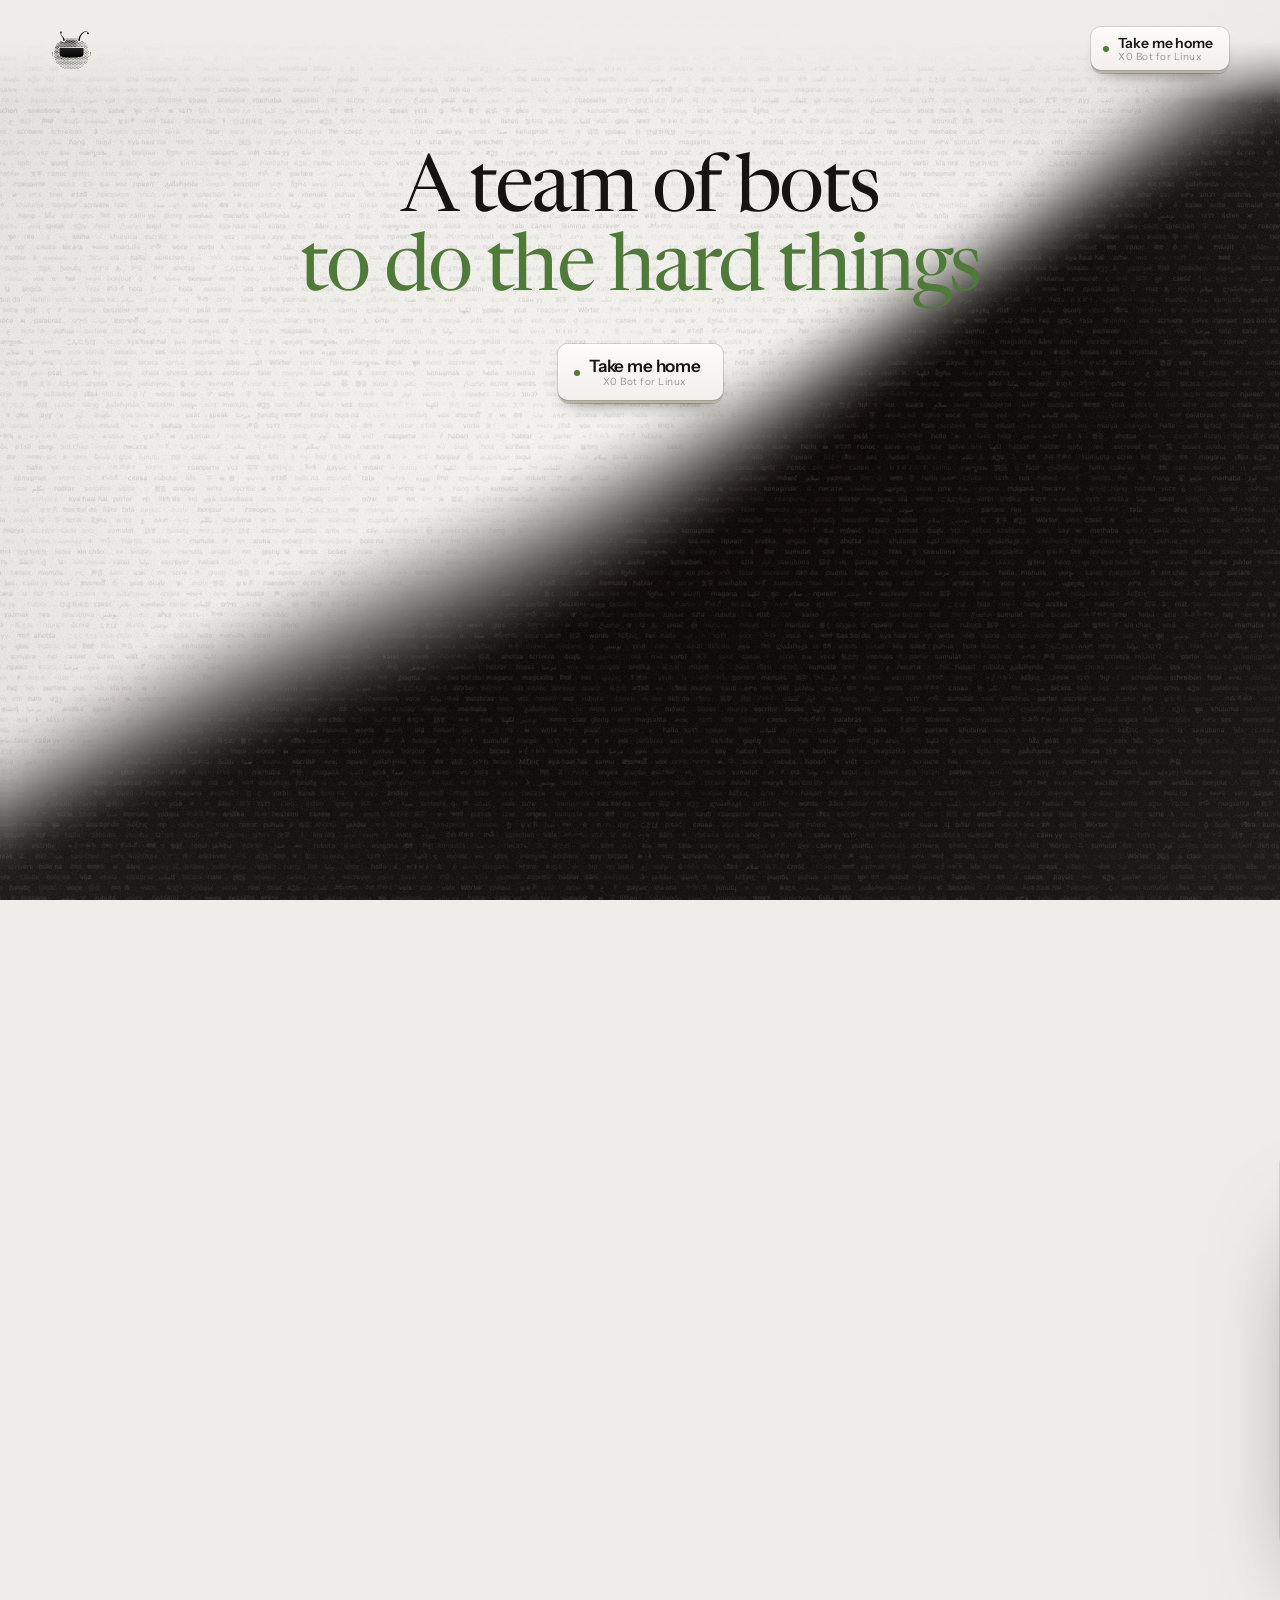
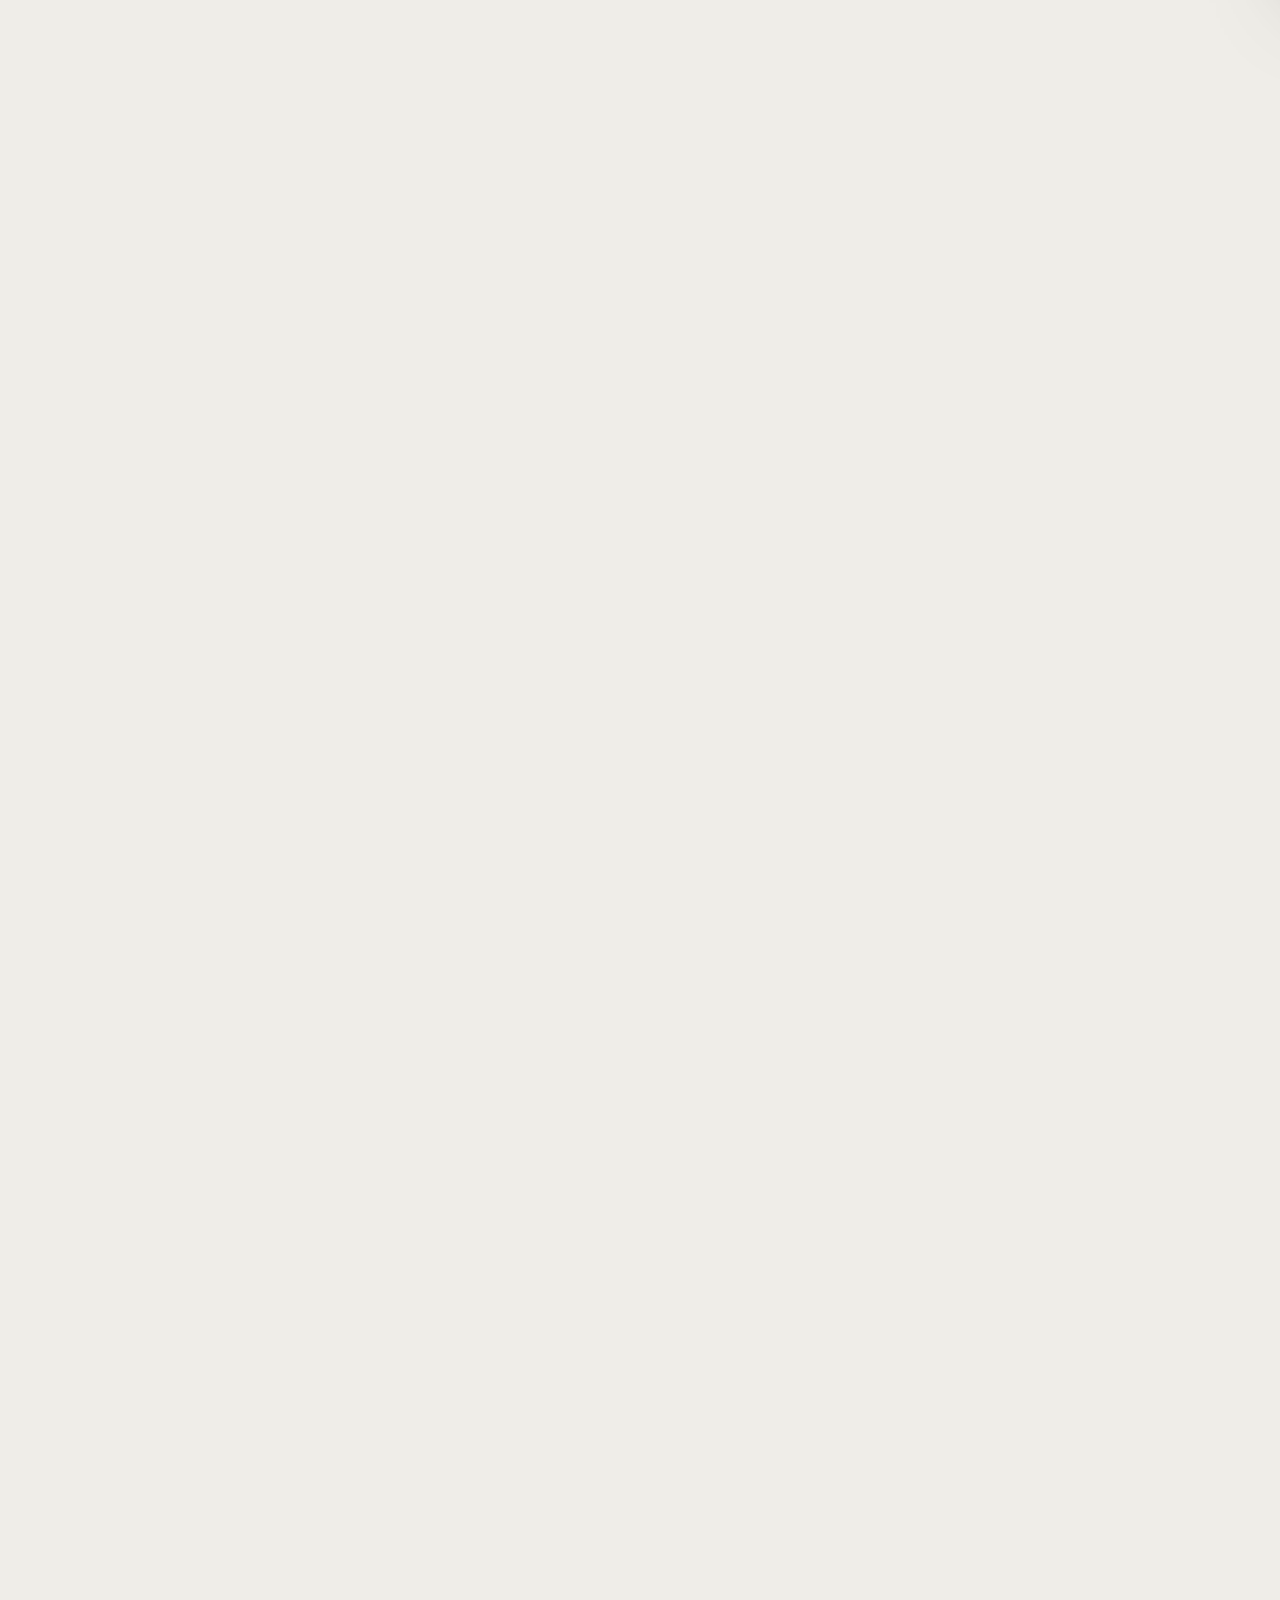
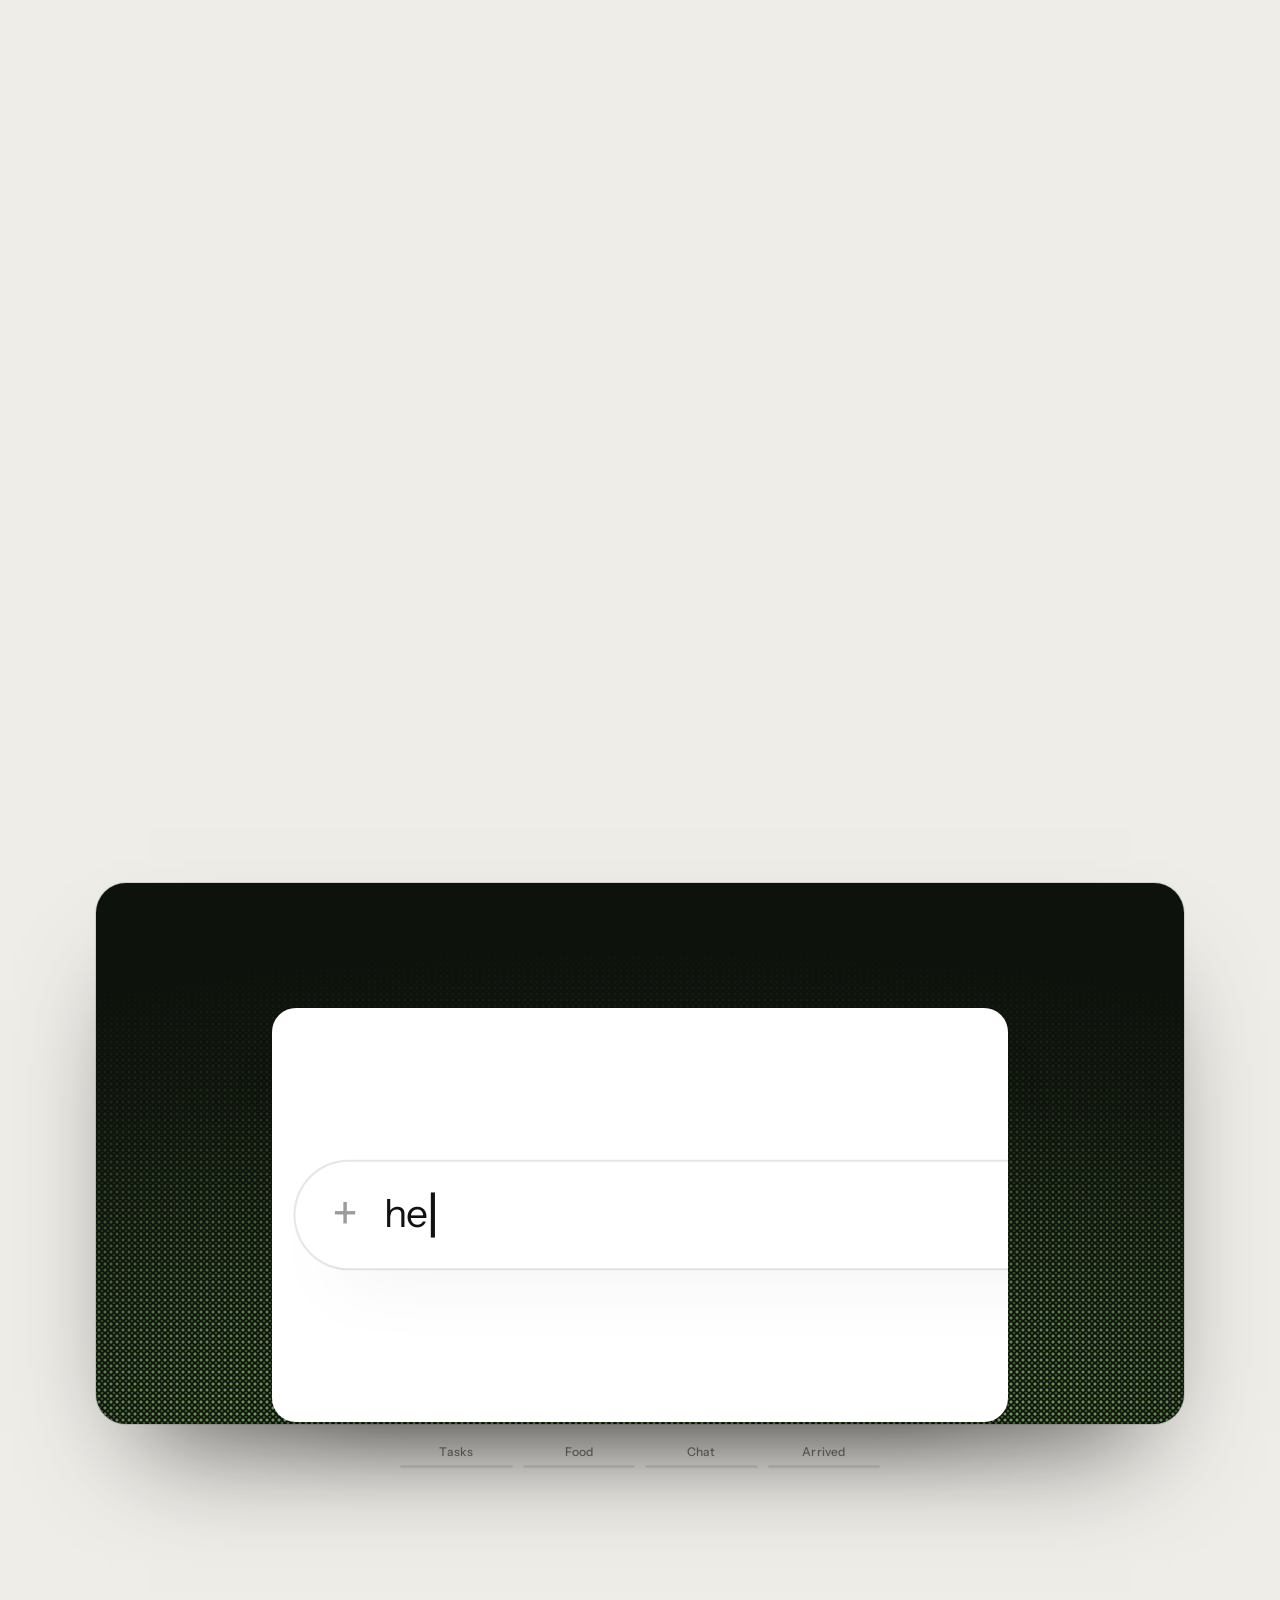
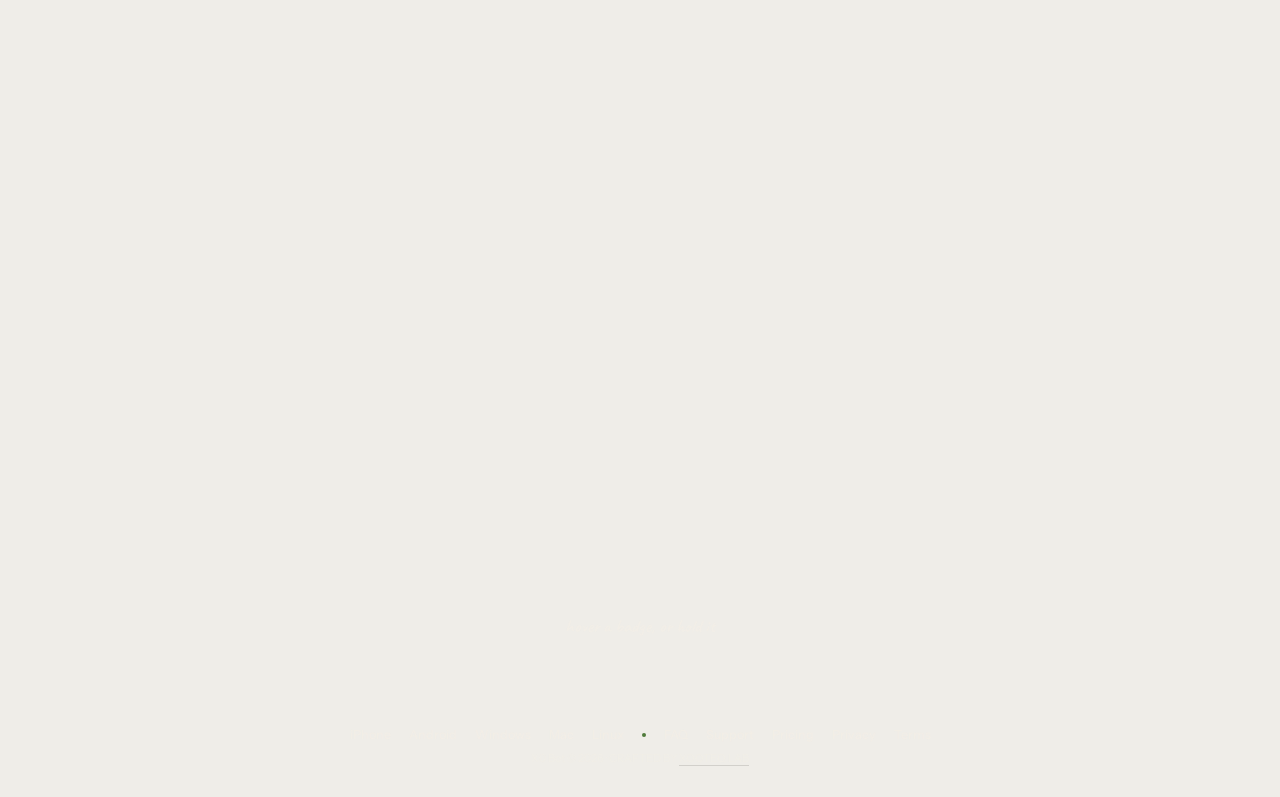
==== index.html @ d1cba784 "FAQ: the team of bots, and the keyboard's questions as they were 31 questions in six groups. The key" ====
<!doctype html>
<html lang="en">
<head>
<meta charset="utf-8">
<!-- Google Tag Manager -->
<script>(function(w,d,s,l,i){w[l]=w[l]||[];w[l].push({'gtm.start':
new Date().getTime(),event:'gtm.js'});var f=d.getElementsByTagName(s)[0],
j=d.createElement(s),dl=l!='dataLayer'?'&l='+l:'';j.async=true;j.src=
'https://www.googletagmanager.com/gtm.js?id='+i+dl;f.parentNode.insertBefore(j,f);
})(window,document,'script','dataLayer','GTM-KH975V6M');</script>
<!-- End Google Tag Manager -->
<meta name="viewport" content="width=device-width, initial-scale=1, viewport-fit=cover">
<meta name="theme-color" content="#EFEDE8">
<!-- Meta's pixel: the page view, and who goes on to get the app. Served by
     the API (src/ads/meta.ts) so the dataset id lives in its .env; empty
     until it is set. -->
<script src="/site-events.js" async></script>
<!-- SEO:HEAD
     Written by the backend (tulmi/scripts/sync-site.mts) from src/seo/facts.ts:
     the title, the summary, the canonical, the link card, the icons and the
     structured data. Edit them there and sync; an edit here is overwritten. -->
<title>AI Keyboard &amp; Voice Typing in Hindi, Hinglish &amp; 70+ Languages — X0 Bot</title>
<meta name="description" content="Talk. X0 Bot writes. An AI keyboard for iPhone, Android, Windows and Mac: speak Hindi, Hinglish, English or any of 74 languages, and clean text lands in any app.">
<meta name="robots" content="index, follow, max-image-preview:large, max-snippet:-1, max-video-preview:-1">
<link rel="canonical" href="https://x0bot.com/">
<meta property="og:type" content="website">
<meta property="og:site_name" content="X0 Bot">
<meta property="og:locale" content="en_IN">
<meta property="og:url" content="https://x0bot.com/">
<meta property="og:title" content="X0 Bot — talk instead of type">
<meta property="og:description" content="Talk. X0 Bot writes. Your words, spelled the way you type — not translated, not in an alphabet you don't type.">
<meta property="og:image" content="https://x0bot.com/og.png">
<meta property="og:image:width" content="1200">
<meta property="og:image:height" content="630">
<meta property="og:image:alt" content="X0 Bot: “trensfer 2500 rupeez to ramesh tomorow”, said roughly, written clean as “Transfer 2500 rupees to Ramesh tomorrow.”">
<meta name="twitter:card" content="summary_large_image">
<meta name="twitter:title" content="X0 Bot — talk instead of type">
<meta name="twitter:description" content="Talk. X0 Bot writes. Your words, spelled the way you type — not translated, not in an alphabet you don't type.">
<meta name="twitter:image" content="https://x0bot.com/og.png">
<meta name="apple-itunes-app" content="app-id=6784811357">
<link rel="icon" href="https://x0bot.com/favicon.ico" sizes="48x48">
<link rel="icon" href="https://x0bot.com/favicon.svg" type="image/svg+xml">
<link rel="apple-touch-icon" href="https://x0bot.com/apple-touch-icon.png">
<script type="application/ld+json">{"@context":"https://schema.org","@graph":[{"@type":"Organization","@id":"https://x0bot.com/#org","name":"X0 Bot","url":"https://x0bot.com/","logo":{"@type":"ImageObject","url":"https://x0bot.com/icon-512.png","width":512,"height":512},"parentOrganization":{"@type":"Organization","name":"Xooteq Lab Private Limited","url":"https://xooteq.com"}},{"@type":"WebSite","@id":"https://x0bot.com/#website","name":"X0 Bot","url":"https://x0bot.com/","inLanguage":"en","publisher":{"@id":"https://x0bot.com/#org"}},{"@type":"SoftwareApplication","@id":"https://x0bot.com/#app","name":"X0 Bot","alternateName":["X0 Bot AI Keyboard","X0 Bot Voice Keyboard"],"description":"X0 Bot is an AI keyboard for iPhone, Android, Windows, Mac and Linux. You speak in Hindi, Hinglish, any of India's 22 scheduled languages, English or 50+ more, and clean, ready-to-send text lands in any app: filler gone, punctuation in, names and numbers kept exactly as you said them. Ask, and it writes a short message, reply or email for you.","url":"https://x0bot.com/","applicationCategory":"UtilitiesApplication","applicationSubCategory":"AI keyboard","operatingSystem":"iOS, Android, Windows, macOS, Linux","downloadUrl":["https://apps.apple.com/app/id6784811357","https://play.google.com/store/apps/details?id=com.tulmi.app","https://get.microsoft.com/installer/download/9N3GX0XHQ7MX?referrer=appbadge&source=x0bot.com","https://x0bot.com/download"],"installUrl":["https://apps.apple.com/app/id6784811357","https://play.google.com/store/apps/details?id=com.tulmi.app","https://apps.microsoft.com/detail/9n3gx0xhq7mx"],"sameAs":["https://apps.apple.com/app/id6784811357","https://play.google.com/store/apps/details?id=com.tulmi.app","https://apps.microsoft.com/detail/9n3gx0xhq7mx"],"image":"https://x0bot.com/og.png","publisher":{"@id":"https://x0bot.com/#org"},"offers":[{"@type":"Offer","name":"Free","price":"0","priceCurrency":"USD","description":"No word limit."}],"featureList":["Voice typing in all 22 scheduled languages of India, Hinglish and English","Voice typing in 51 more languages, including Spanish, Arabic and Japanese","Removes filler words and adds punctuation; keeps names, numbers and amounts exactly","Keeps mixed languages mixed: Hinglish stays Hinglish","Writes in English letters by default, or in the language's own script when asked","16 voices that set the tone of every message","Writes a short message, reply, email, wish or caption on request; never essays or code","Works as a keyboard in every app on iPhone and Android","Desktop app for Windows, Mac and Linux: tap Ctrl twice, talk, and the text is pasted at the cursor"],"inLanguage":"en","availableOnDevice":"iPhone, Android phone, Windows PC, Mac, Linux PC"},{"@type":"WebPage","@id":"https://x0bot.com/","url":"https://x0bot.com/","name":"X0 Bot","description":"Talk. X0 Bot writes. An AI keyboard for iPhone, Android, Windows and Mac: speak Hindi, Hinglish, English or any of 74 languages, and clean text lands in any app.","inLanguage":"en","isPartOf":{"@id":"https://x0bot.com/#website"},"about":{"@id":"https://x0bot.com/#app"}}]}</script>
<!-- /SEO:HEAD -->
<!-- The icons the backend's head does not name: the PNG favicon and the web
     manifest (the home-screen icons, a maskable one too). Outside the SEO
     markers, so a sync leaves them. -->
<link rel="icon" href="/favicon-32x32.png" type="image/png" sizes="32x32">
<link rel="manifest" href="/site.webmanifest">
<link rel="preconnect" href="https://fonts.googleapis.com">
<link rel="preconnect" href="https://fonts.gstatic.com" crossorigin>
<link rel="stylesheet" href="https://fonts.googleapis.com/css2?family=Instrument+Sans:wght@400;500;600&amp;family=Newsreader:opsz,wght@6..72,300;6..72,400&amp;family=IBM+Plex+Mono:wght@400&amp;family=Caveat:wght@600;700&amp;display=swap">
<link rel="stylesheet" href="/css/site.css">
<noscript>
<style>
  /* Without JavaScript nothing can play: the page says what X0 Bot is and
     gives every device its download. */
  #stage, #plane, #words, .mast, main { display: none; }
  .nojs { position: relative; box-sizing: border-box; min-height: 72vh; padding: 96px 16px 8px;
    display: flex; flex-direction: column; align-items: center; justify-content: center; gap: 18px; text-align: center; }
  .nojs h1 { margin: 0; font: 400 clamp(40px, 7vw, 84px)/1 "Newsreader", Georgia, serif; letter-spacing: -.02em; color: #1C1A17; text-wrap: balance; }
  .nojs p { margin: 0; max-width: 42ch; font: 400 16px/1.45 "Instrument Sans", system-ui, sans-serif; color: rgba(28, 26, 23, .64); text-wrap: pretty; }
  .nojs .get { display: flex; flex-wrap: wrap; justify-content: center; gap: 10px; max-width: none; }
  .nojs .get a { padding: 10px 16px; border-radius: 12px; background: #fff; box-shadow: 0 0 0 1px rgba(28, 26, 23, .14), 0 1px 0 rgba(28, 26, 23, .22);
    color: #1C1A17; font: 600 15px/1 "Instrument Sans", system-ui, sans-serif; text-decoration: none; }
</style>
</noscript>
</head>
<body>
<!-- Google Tag Manager (noscript) -->
<noscript><iframe src="https://www.googletagmanager.com/ns.html?id=GTM-KH975V6M"
height="0" width="0" style="display:none;visibility:hidden"></iframe></noscript>
<!-- End Google Tag Manager (noscript) -->
<noscript>
<div class="nojs">
  <h1>A team of bots, each great at one thing.</h1>
  <p>X0 Bot answers your mail, orders your food, ships your code, sits in your meetings and writes as you, on iPhone, Android, Windows, Mac and Linux.</p>
  <p class="get">
    <a href="https://apps.apple.com/app/id6784811357" data-place="noscript">iPhone</a>
    <a href="https://play.google.com/store/apps/details?id=com.tulmi.app" data-place="noscript">Android</a>
    <a href="https://get.microsoft.com/installer/download/9N3GX0XHQ7MX?referrer=appbadge&amp;source=x0bot.com" data-place="noscript">Windows</a>
    <a href="https://api.x0bot.com/downloads/Tailzu.dmg" data-place="noscript">Mac</a>
    <a href="https://api.x0bot.com/downloads/Tailzu.AppImage" data-place="noscript">Linux</a>
  </p>
</div>
</noscript>

<header class="mast">
  <a class="mark" href="/" aria-label="X0 Bot"><img src="/media/face.svg" alt="" width="44" height="42"></a>
  <a class="key" data-get data-lean href="/download" data-place="mast">
    <span class="cap"><i class="led" aria-hidden="true"></i><b>Take me home</b><small data-get-os>X0 Bot for every device</small></span>
  </a>
</header>

<div id="plane" data-fabric aria-hidden="true"></div>
<canvas id="words" data-fabric aria-hidden="true"></canvas>
<canvas id="shade" data-fabric aria-hidden="true"></canvas>

<main data-fabric>
<div class="wrap">

<!-- THE OPENING: what X0 Bot is, in one line, and the team itself at a desk, drawn as dithered dots (js/hero.js) -->
<section id="hero" class="hero">
  <h1 class="hero-h"><span class="l1">A team of bots</span> <span class="l2">to do the hard things</span></h1>
  <!-- the one key: in the middle here, and as the page scrolls it goes up into the mast's corner and becomes the mast's
       (js/hero.js THE KEY'S HAND-OFF) -->
  <div class="hero-cta">
    <a class="key key-big" id="heroKey" data-get data-lean href="/download" data-place="hero">
      <span class="cap"><i class="led" aria-hidden="true"></i><b>Take me home</b><small data-get-os>X0 Bot for every device</small></span>
    </a>
  </div>
  <canvas class="hero-team" aria-hidden="true"></canvas>
</section>

<!-- WHAT IT DOES, IN TWO CARDS: the view stays while it is scrolled through and the two cards come in sideways, each a
     film drawn live as the opening's green dots, with its line (js/duo.js) -->
<section id="duo" class="duo" aria-label="What X0 Bot does">
  <div class="duo-pin">
    <div class="duo-track">
      <article class="duo-card" data-noglitch>
        <canvas class="duo-media" aria-hidden="true"></canvas>
        <video src="/media/duo/plan.mp4" muted loop playsinline preload="none" aria-hidden="true"></video>
        <h2 class="duo-h">I plan</h2>
      </article>
      <article class="duo-card" data-noglitch>
        <canvas class="duo-media" aria-hidden="true"></canvas>
        <video src="/media/duo/do.mp4" muted loop playsinline preload="none" aria-hidden="true"></video>
        <h2 class="duo-h">I do</h2>
      </article>
    </div>
  </div>
</section>

<section id="stage" class="stage">
  <h2 class="sr">X0 Bot at work: tasks, dinner and a chat</h2>
  <div class="card" id="card" data-noglitch>
    <div class="cam" id="cam">

      <div class="typebox" id="typebox">
        <span class="plus" aria-hidden="true">+</span>
        <span class="ty"><span id="ty"></span><i class="caret" aria-hidden="true"></i></span>
        <span class="send" id="send" aria-hidden="true"><svg viewBox="0 0 16 16"><path d="M8 13V3M3.5 7.5 8 3l4.5 4.5" fill="none" stroke="currentColor" stroke-width="1.8" stroke-linecap="round" stroke-linejoin="round"/></svg></span>
      </div>

      <div class="reply" id="reply">
        <div class="talk">
          <span class="dots3" aria-hidden="true"><i></i><i></i><i></i></span>
          <p class="bubble" id="bubble">Here, at your service.</p>
        </div>
      </div>

      <div class="endmark" id="endmark"><svg class="icon" id="icon" viewBox="107 154 809 777" aria-hidden="true">
<defs><linearGradient id="vg" x1="0" y1="0" x2="0" y2="1"><stop offset="0" stop-color="#232323"/><stop offset=".55" stop-color="#0c0c0c"/><stop offset="1" stop-color="#000"/></linearGradient><linearGradient id="gloss" x1="0" y1="0" x2="1" y2="0"><stop offset="0" stop-color="#fff" stop-opacity="0"/><stop offset=".5" stop-color="#fff" stop-opacity=".16"/><stop offset="1" stop-color="#fff" stop-opacity="0"/></linearGradient><clipPath id="vclip"><path d="M286.5 500.5 L741.5 501.5 L748.5 506.5 L749.5 510.5 L749.5 626.5 L745.5 640.5 L735.5 654.5 L740.5 660.5 L739.5 666.5 L736.5 669.5 L732.5 670.5 L726.5 666.5 L725.5 662.5 L723.5 662.5 L717.5 666.5 L700.5 672.5 L667.5 677.5 L666.5 678.5 L671.5 683.5 L671.5 688.5 L667.5 693.5 L661.5 693.5 L657.5 690.5 L656.5 683.5 L660.5 679.5 L656.5 678.5 L643.5 680.5 L643.5 690.5 L636.5 694.5 L632.5 693.5 L629.5 690.5 L627.5 682.5 L623.5 682.5 L617.5 683.5 L615.5 691.5 L610.5 694.5 L604.5 693.5 L599.5 685.5 L590.5 685.5 L588.5 691.5 L583.5 695.5 L576.5 694.5 L571.5 686.5 L562.5 687.5 L561.5 690.5 L556.5 694.5 L550.5 694.5 L544.5 688.5 L535.5 688.5 L529.5 694.5 L522.5 694.5 L516.5 688.5 L507.5 688.5 L502.5 694.5 L498.5 695.5 L492.5 693.5 L488.5 688.5 L480.5 688.5 L476.5 693.5 L469.5 695.5 L463.5 692.5 L460.5 687.5 L453.5 686.5 L448.5 693.5 L442.5 695.5 L438.5 694.5 L434.5 690.5 L434.5 687.5 L432.5 685.5 L425.5 685.5 L421.5 694.5 L412.5 696.5 L406.5 691.5 L405.5 683.5 L397.5 682.5 L395.5 692.5 L392.5 695.5 L385.5 696.5 L382.5 695.5 L378.5 690.5 L379.5 681.5 L375.5 679.5 L368.5 679.5 L368.5 690.5 L364.5 694.5 L359.5 695.5 L355.5 694.5 L351.5 690.5 L350.5 685.5 L354.5 678.5 L351.5 676.5 L323.5 672.5 L301.5 663.5 L295.5 671.5 L288.5 672.5 L284.5 670.5 L281.5 665.5 L281.5 658.5 L286.5 652.5 L278.5 640.5 L274.5 626.5 L274.5 509.5 L278.5 503.5 Z"/></clipPath></defs>
<g class="dots">
<circle cx="512.0" cy="710.0" r="9.0" data-d="118"/>
<circle cx="484.4" cy="710.1" r="9.2" data-d="121"/>
<circle cx="539.6" cy="710.2" r="9.5" data-d="121"/>
<circle cx="512.0" cy="470.8" r="10.4" data-d="121"/>
<circle cx="484.4" cy="470.7" r="10.6" data-d="125"/>
<circle cx="539.6" cy="470.7" r="11.0" data-d="125"/>
<circle cx="456.7" cy="710.1" r="9.3" data-d="130"/>
<circle cx="567.3" cy="710.2" r="8.7" data-d="130"/>
<circle cx="456.6" cy="470.7" r="10.6" data-d="133"/>
<circle cx="567.2" cy="470.8" r="10.1" data-d="134"/>
<circle cx="525.7" cy="734.1" r="9.3" data-d="143"/>
<circle cx="498.2" cy="734.2" r="8.8" data-d="143"/>
<circle cx="429.0" cy="710.2" r="9.2" data-d="144"/>
<circle cx="594.9" cy="710.2" r="8.5" data-d="144"/>
<circle cx="525.9" cy="446.9" r="10.3" data-d="146"/>
<circle cx="498.2" cy="446.6" r="11.2" data-d="146"/>
<circle cx="429.1" cy="470.6" r="10.9" data-d="147"/>
<circle cx="594.9" cy="470.7" r="10.6" data-d="147"/>
<circle cx="470.5" cy="734.1" r="8.8" data-d="148"/>
<circle cx="553.5" cy="734.2" r="8.5" data-d="148"/>
<circle cx="470.5" cy="446.8" r="11.3" data-d="151"/>
<circle cx="553.4" cy="446.8" r="10.9" data-d="151"/>
<circle cx="442.9" cy="734.1" r="9.7" data-d="158"/>
<circle cx="581.1" cy="734.0" r="8.2" data-d="158"/>
<circle cx="442.9" cy="446.7" r="10.8" data-d="161"/>
<circle cx="401.4" cy="710.0" r="9.3" data-d="161"/>
<circle cx="581.1" cy="446.8" r="10.7" data-d="161"/>
<circle cx="622.5" cy="710.1" r="8.9" data-d="162"/>
<circle cx="401.4" cy="470.7" r="10.8" data-d="164"/>
<circle cx="622.5" cy="470.6" r="9.6" data-d="165"/>
<circle cx="512.0" cy="758.0" r="8.3" data-d="166"/>
<circle cx="484.4" cy="758.2" r="8.5" data-d="168"/>
<circle cx="539.6" cy="758.0" r="8.9" data-d="168"/>
<circle cx="512.0" cy="422.9" r="10.4" data-d="169"/>
<circle cx="415.2" cy="734.1" r="9.0" data-d="171"/>
<circle cx="484.4" cy="422.8" r="10.5" data-d="172"/>
<circle cx="539.6" cy="422.8" r="10.9" data-d="172"/>
<circle cx="608.8" cy="734.1" r="8.1" data-d="172"/>
<circle cx="415.2" cy="446.7" r="11.4" data-d="175"/>
<circle cx="456.6" cy="758.1" r="8.6" data-d="175"/>
<circle cx="567.3" cy="758.0" r="8.1" data-d="175"/>
<circle cx="608.7" cy="446.7" r="9.7" data-d="175"/>
<circle cx="456.6" cy="422.7" r="10.6" data-d="178"/>
<circle cx="567.3" cy="422.9" r="10.0" data-d="178"/>
<circle cx="373.8" cy="710.1" r="9.3" data-d="181"/>
<circle cx="650.2" cy="710.0" r="8.0" data-d="182"/>
<circle cx="373.8" cy="470.6" r="10.8" data-d="184"/>
<circle cx="650.2" cy="470.8" r="9.4" data-d="184"/>
<circle cx="429.0" cy="758.1" r="9.4" data-d="185"/>
<circle cx="594.9" cy="758.1" r="7.9" data-d="186"/>
<circle cx="387.7" cy="734.1" r="9.0" data-d="188"/>
<circle cx="429.0" cy="422.7" r="11.3" data-d="189"/>
<circle cx="594.9" cy="422.7" r="10.6" data-d="189"/>
<circle cx="636.5" cy="734.1" r="7.8" data-d="189"/>
<circle cx="498.1" cy="781.9" r="8.1" data-d="190"/>
<circle cx="525.8" cy="782.0" r="8.0" data-d="190"/>
<circle cx="387.5" cy="446.8" r="10.7" data-d="191"/>
<circle cx="636.4" cy="446.7" r="9.4" data-d="192"/>
<circle cx="498.1" cy="399.0" r="10.9" data-d="194"/>
<circle cx="525.9" cy="399.0" r="10.2" data-d="194"/>
<circle cx="470.6" cy="782.1" r="8.2" data-d="194"/>
<circle cx="553.5" cy="782.0" r="7.9" data-d="194"/>
<circle cx="470.5" cy="398.9" r="11.2" data-d="198"/>
<circle cx="553.4" cy="399.0" r="10.7" data-d="198"/>
<circle cx="401.4" cy="758.1" r="8.7" data-d="199"/>
<circle cx="622.6" cy="758.0" r="7.7" data-d="200"/>
<circle cx="442.9" cy="782.0" r="8.2" data-d="202"/>
<circle cx="401.4" cy="422.7" r="11.3" data-d="202"/>
<circle cx="581.2" cy="782.0" r="7.7" data-d="202"/>
<circle cx="332.3" cy="686.2" r="9.5" data-d="202"/>
<circle cx="622.6" cy="422.7" r="9.5" data-d="203"/>
<circle cx="346.1" cy="710.1" r="9.2" data-d="203"/>
<circle cx="691.7" cy="686.2" r="7.8" data-d="203"/>
<circle cx="677.9" cy="710.2" r="7.7" data-d="204"/>
<circle cx="442.9" cy="399.0" r="10.4" data-d="205"/>
<circle cx="346.1" cy="470.6" r="10.7" data-d="205"/>
<circle cx="581.1" cy="398.9" r="10.5" data-d="206"/>
<circle cx="677.8" cy="470.7" r="9.0" data-d="206"/>
<circle cx="360.0" cy="734.1" r="9.7" data-d="208"/>
<circle cx="664.1" cy="734.1" r="7.5" data-d="208"/>
<circle cx="359.9" cy="446.6" r="10.7" data-d="210"/>
<circle cx="664.1" cy="446.8" r="9.1" data-d="211"/>
<circle cx="415.2" cy="782.0" r="8.3" data-d="213"/>
<circle cx="608.8" cy="782.0" r="7.4" data-d="213"/>
<circle cx="512.0" cy="806.0" r="8.3" data-d="214"/>
<circle cx="484.4" cy="805.9" r="7.8" data-d="215"/>
<circle cx="539.7" cy="806.0" r="7.4" data-d="216"/>
<circle cx="373.6" cy="758.1" r="9.3" data-d="216"/>
<circle cx="415.2" cy="398.8" r="10.5" data-d="216"/>
<circle cx="650.3" cy="758.1" r="7.9" data-d="216"/>
<circle cx="608.7" cy="398.9" r="9.4" data-d="216"/>
<circle cx="512.1" cy="375.0" r="10.1" data-d="217"/>
<circle cx="373.7" cy="422.7" r="10.7" data-d="218"/>
<circle cx="650.2" cy="422.9" r="9.2" data-d="219"/>
<circle cx="484.4" cy="375.0" r="10.1" data-d="219"/>
<circle cx="539.7" cy="375.0" r="10.6" data-d="219"/>
<circle cx="456.7" cy="806.0" r="8.5" data-d="221"/>
<circle cx="567.3" cy="806.0" r="7.3" data-d="221"/>
<circle cx="456.8" cy="375.0" r="10.2" data-d="224"/>
<circle cx="567.2" cy="375.0" r="10.4" data-d="224"/>
<circle cx="318.4" cy="710.0" r="9.8" data-d="226"/>
<circle cx="387.6" cy="782.0" r="8.3" data-d="227"/>
<circle cx="705.6" cy="710.1" r="7.3" data-d="227"/>
<circle cx="304.6" cy="686.2" r="9.4" data-d="227"/>
<circle cx="636.5" cy="782.0" r="7.2" data-d="227"/>
<circle cx="318.5" cy="470.7" r="10.6" data-d="228"/>
<circle cx="719.4" cy="686.3" r="7.4" data-d="228"/>
<circle cx="332.2" cy="734.1" r="8.9" data-d="229"/>
<circle cx="705.6" cy="470.7" r="8.6" data-d="229"/>
<circle cx="429.1" cy="806.0" r="8.0" data-d="229"/>
<circle cx="691.8" cy="734.0" r="7.1" data-d="229"/>
<circle cx="595.0" cy="806.0" r="7.0" data-d="229"/>
<circle cx="387.5" cy="399.0" r="10.4" data-d="230"/>
<circle cx="636.4" cy="399.0" r="9.2" data-d="230"/>
<circle cx="332.3" cy="446.7" r="10.6" data-d="231"/>
<circle cx="691.7" cy="446.8" r="9.4" data-d="232"/>
<circle cx="429.1" cy="375.0" r="10.2" data-d="232"/>
<circle cx="595.0" cy="375.0" r="9.4" data-d="233"/>
<circle cx="346.2" cy="758.1" r="8.6" data-d="234"/>
<circle cx="677.9" cy="758.0" r="7.6" data-d="235"/>
<circle cx="346.2" cy="422.8" r="10.5" data-d="237"/>
<circle cx="678.0" cy="422.9" r="8.9" data-d="238"/>
<circle cx="498.2" cy="829.9" r="7.2" data-d="238"/>
<circle cx="525.8" cy="829.9" r="7.6" data-d="238"/>
<circle cx="401.5" cy="806.0" r="7.9" data-d="240"/>
<circle cx="622.6" cy="806.0" r="7.0" data-d="241"/>
<circle cx="470.5" cy="829.8" r="7.4" data-d="241"/>
<circle cx="553.5" cy="829.7" r="6.9" data-d="241"/>
<circle cx="525.9" cy="351.1" r="9.7" data-d="242"/>
<circle cx="498.2" cy="351.0" r="9.8" data-d="242"/>
<circle cx="359.9" cy="782.0" r="8.8" data-d="243"/>
<circle cx="401.4" cy="375.0" r="10.2" data-d="244"/>
<circle cx="664.2" cy="782.0" r="6.9" data-d="244"/>
<circle cx="622.7" cy="375.0" r="9.1" data-d="244"/>
<circle cx="470.5" cy="351.0" r="9.8" data-d="245"/>
<circle cx="553.5" cy="351.1" r="9.4" data-d="245"/>
<circle cx="360.0" cy="399.0" r="10.3" data-d="246"/>
<circle cx="664.1" cy="399.0" r="8.8" data-d="246"/>
<circle cx="442.9" cy="829.9" r="7.4" data-d="247"/>
<circle cx="581.1" cy="829.8" r="6.8" data-d="248"/>
<circle cx="290.8" cy="710.2" r="9.0" data-d="250"/>
<circle cx="442.9" cy="351.0" r="9.9" data-d="251"/>
<circle cx="304.6" cy="734.0" r="9.3" data-d="251"/>
<circle cx="733.1" cy="710.2" r="6.9" data-d="251"/>
<circle cx="581.1" cy="351.0" r="9.9" data-d="251"/>
<circle cx="719.4" cy="734.2" r="6.8" data-d="252"/>
<circle cx="290.9" cy="470.8" r="10.4" data-d="252"/>
<circle cx="277.0" cy="686.1" r="9.2" data-d="253"/>
<circle cx="733.1" cy="470.7" r="8.1" data-d="253"/>
<circle cx="304.7" cy="446.8" r="10.4" data-d="253"/>
<circle cx="747.0" cy="686.2" r="7.0" data-d="254"/>
<circle cx="719.4" cy="446.7" r="8.3" data-d="254"/>
<circle cx="373.7" cy="806.0" r="8.5" data-d="254"/>
<circle cx="318.5" cy="758.2" r="8.5" data-d="254"/>
<circle cx="650.3" cy="806.0" r="6.6" data-d="255"/>
<circle cx="705.5" cy="758.0" r="6.6" data-d="255"/>
<circle cx="415.2" cy="829.8" r="7.5" data-d="256"/>
<circle cx="608.6" cy="829.8" r="7.1" data-d="257"/>
<circle cx="318.4" cy="422.7" r="11.0" data-d="257"/>
<circle cx="705.5" cy="422.7" r="8.4" data-d="258"/>
<circle cx="263.2" cy="662.4" r="10.1" data-d="258"/>
<circle cx="760.9" cy="662.3" r="7.0" data-d="259"/>
<circle cx="415.2" cy="351.0" r="9.9" data-d="260"/>
<circle cx="608.8" cy="351.0" r="9.5" data-d="260"/>
<circle cx="332.1" cy="782.0" r="8.8" data-d="261"/>
<circle cx="512.1" cy="853.7" r="6.7" data-d="261"/>
<circle cx="691.6" cy="782.0" r="6.4" data-d="262"/>
<circle cx="249.3" cy="590.5" r="9.8" data-d="262"/>
<circle cx="484.4" cy="853.8" r="6.8" data-d="263"/>
<circle cx="539.6" cy="853.8" r="6.6" data-d="263"/>
<circle cx="774.7" cy="590.4" r="7.4" data-d="263"/>
<circle cx="332.3" cy="399.0" r="10.1" data-d="264"/>
<circle cx="691.7" cy="398.9" r="8.3" data-d="264"/>
<circle cx="512.0" cy="327.1" r="9.3" data-d="265"/>
<circle cx="249.3" cy="638.4" r="10.1" data-d="266"/>
<circle cx="484.4" cy="327.0" r="9.4" data-d="267"/>
<circle cx="539.6" cy="327.0" r="9.9" data-d="267"/>
<circle cx="249.3" cy="542.6" r="10.0" data-d="267"/>
<circle cx="456.6" cy="853.7" r="6.9" data-d="267"/>
<circle cx="774.7" cy="638.3" r="6.9" data-d="267"/>
<circle cx="567.3" cy="853.7" r="6.3" data-d="267"/>
<circle cx="774.6" cy="542.6" r="7.6" data-d="268"/>
<circle cx="387.6" cy="829.8" r="7.4" data-d="268"/>
<circle cx="636.4" cy="829.9" r="6.3" data-d="268"/>
<circle cx="346.1" cy="806.0" r="8.3" data-d="270"/>
<circle cx="456.7" cy="327.1" r="9.4" data-d="271"/>
<circle cx="677.9" cy="806.0" r="6.7" data-d="271"/>
<circle cx="567.3" cy="327.1" r="8.9" data-d="271"/>
<circle cx="277.0" cy="734.2" r="8.5" data-d="274"/>
<circle cx="429.1" cy="853.7" r="6.9" data-d="274"/>
<circle cx="595.0" cy="853.9" r="6.1" data-d="275"/>
<circle cx="747.0" cy="734.1" r="6.2" data-d="275"/>
<circle cx="263.1" cy="710.2" r="8.8" data-d="275"/>
<circle cx="760.7" cy="710.2" r="6.4" data-d="276"/>
<circle cx="276.9" cy="446.9" r="10.8" data-d="276"/>
<circle cx="290.8" cy="758.0" r="8.3" data-d="276"/>
<circle cx="263.2" cy="470.8" r="10.1" data-d="276"/>
<circle cx="733.1" cy="758.0" r="6.2" data-d="277"/>
<circle cx="747.0" cy="446.8" r="7.8" data-d="277"/>
<circle cx="235.5" cy="614.3" r="9.6" data-d="277"/>
<circle cx="235.4" cy="566.5" r="10.5" data-d="277"/>
<circle cx="760.7" cy="470.7" r="7.7" data-d="277"/>
<circle cx="429.0" cy="327.0" r="9.4" data-d="278"/>
<circle cx="788.5" cy="614.5" r="6.8" data-d="278"/>
<circle cx="594.9" cy="327.1" r="8.6" data-d="278"/>
<circle cx="788.4" cy="566.3" r="7.7" data-d="278"/>
<circle cx="290.8" cy="422.8" r="10.0" data-d="278"/>
<circle cx="249.2" cy="686.1" r="9.6" data-d="279"/>
<circle cx="733.2" cy="422.8" r="7.9" data-d="279"/>
<circle cx="774.6" cy="686.1" r="6.5" data-d="279"/>
<circle cx="249.2" cy="494.8" r="10.6" data-d="280"/>
<circle cx="774.6" cy="494.6" r="7.6" data-d="281"/>
<circle cx="304.6" cy="782.0" r="8.0" data-d="281"/>
<circle cx="719.3" cy="782.0" r="6.0" data-d="281"/>
<circle cx="360.0" cy="829.9" r="7.3" data-d="282"/>
<circle cx="664.0" cy="829.7" r="6.4" data-d="282"/>
<circle cx="304.7" cy="399.0" r="10.6" data-d="283"/>
<circle cx="401.4" cy="853.7" r="6.8" data-d="284"/>
<circle cx="719.4" cy="398.9" r="7.9" data-d="284"/>
<circle cx="622.5" cy="853.8" r="5.8" data-d="284"/>
<circle cx="235.5" cy="662.2" r="9.1" data-d="285"/>
<circle cx="235.5" cy="518.7" r="9.9" data-d="286"/>
<circle cx="788.5" cy="662.4" r="6.5" data-d="286"/>
<circle cx="525.8" cy="877.8" r="6.0" data-d="286"/>
<circle cx="498.1" cy="877.9" r="6.2" data-d="286"/>
<circle cx="788.5" cy="518.7" r="7.1" data-d="287"/>
<circle cx="401.4" cy="327.0" r="9.3" data-d="287"/>
<circle cx="622.6" cy="327.1" r="8.2" data-d="288"/>
<circle cx="318.5" cy="806.0" r="7.7" data-d="288"/>
<circle cx="470.5" cy="877.8" r="6.3" data-d="288"/>
<circle cx="553.5" cy="877.8" r="5.9" data-d="289"/>
<circle cx="705.5" cy="806.0" r="6.3" data-d="289"/>
<circle cx="221.6" cy="590.4" r="9.6" data-d="290"/>
<circle cx="318.4" cy="374.9" r="9.6" data-d="291"/>
<circle cx="802.3" cy="590.4" r="7.3" data-d="291"/>
<circle cx="705.5" cy="374.9" r="7.8" data-d="291"/>
<circle cx="221.8" cy="638.4" r="9.2" data-d="293"/>
<circle cx="443.0" cy="877.8" r="6.3" data-d="294"/>
<circle cx="581.2" cy="877.6" r="5.6" data-d="294"/>
<circle cx="221.7" cy="542.6" r="9.6" data-d="294"/>
<circle cx="802.3" cy="638.4" r="6.5" data-d="295"/>
<circle cx="802.3" cy="542.5" r="6.7" data-d="295"/>
<circle cx="373.7" cy="853.8" r="6.7" data-d="296"/>
<circle cx="650.3" cy="853.8" r="5.5" data-d="296"/>
<circle cx="332.2" cy="829.9" r="7.6" data-d="298"/>
<circle cx="249.2" cy="734.0" r="8.3" data-d="298"/>
<circle cx="691.6" cy="830.0" r="5.9" data-d="298"/>
<circle cx="263.2" cy="758.0" r="8.0" data-d="299"/>
<circle cx="774.5" cy="734.1" r="5.8" data-d="299"/>
<circle cx="760.8" cy="758.1" r="5.8" data-d="299"/>
<circle cx="249.3" cy="446.7" r="10.3" data-d="300"/>
<circle cx="235.5" cy="710.2" r="8.5" data-d="300"/>
<circle cx="774.6" cy="446.9" r="7.2" data-d="301"/>
<circle cx="263.2" cy="422.8" r="9.6" data-d="301"/>
<circle cx="788.4" cy="710.1" r="6.5" data-d="301"/>
<circle cx="415.1" cy="877.9" r="6.2" data-d="301"/>
<circle cx="235.6" cy="470.7" r="9.7" data-d="302"/>
<circle cx="760.9" cy="422.9" r="7.2" data-d="302"/>
<circle cx="277.1" cy="782.0" r="7.6" data-d="302"/>
<circle cx="608.6" cy="877.9" r="6.0" data-d="302"/>
<circle cx="747.0" cy="782.1" r="5.5" data-d="303"/>
<circle cx="788.5" cy="470.7" r="7.0" data-d="303"/>
<circle cx="277.0" cy="399.0" r="9.4" data-d="304"/>
<circle cx="208.0" cy="614.5" r="9.1" data-d="304"/>
<circle cx="221.7" cy="686.3" r="8.6" data-d="305"/>
<circle cx="747.0" cy="398.9" r="7.2" data-d="305"/>
<circle cx="207.7" cy="566.4" r="10.1" data-d="305"/>
<circle cx="816.1" cy="614.5" r="6.3" data-d="305"/>
<circle cx="802.2" cy="686.3" r="6.5" data-d="306"/>
<circle cx="816.1" cy="566.5" r="6.4" data-d="306"/>
<circle cx="221.6" cy="494.6" r="9.6" data-d="306"/>
<circle cx="802.4" cy="494.5" r="6.7" data-d="307"/>
<circle cx="290.6" cy="806.0" r="7.9" data-d="307"/>
<circle cx="733.2" cy="806.0" r="6.0" data-d="308"/>
<circle cx="346.2" cy="853.6" r="6.6" data-d="309"/>
<circle cx="290.9" cy="375.1" r="9.0" data-d="310"/>
<circle cx="511.9" cy="901.9" r="6.1" data-d="310"/>
<circle cx="677.7" cy="853.9" r="6.0" data-d="310"/>
<circle cx="733.3" cy="375.0" r="7.0" data-d="310"/>
<circle cx="539.5" cy="901.6" r="6.1" data-d="311"/>
<circle cx="484.4" cy="901.7" r="6.1" data-d="311"/>
<circle cx="387.6" cy="877.8" r="6.2" data-d="311"/>
<circle cx="207.9" cy="662.4" r="8.7" data-d="312"/>
<circle cx="636.4" cy="877.9" r="6.0" data-d="312"/>
<circle cx="208.0" cy="518.6" r="9.2" data-d="312"/>
<circle cx="816.1" cy="662.5" r="5.8" data-d="313"/>
<circle cx="816.1" cy="518.6" r="6.5" data-d="313"/>
<circle cx="456.7" cy="901.7" r="5.6" data-d="314"/>
<circle cx="567.3" cy="901.7" r="6.0" data-d="314"/>
<circle cx="304.6" cy="829.8" r="6.8" data-d="315"/>
<circle cx="719.4" cy="829.9" r="6.0" data-d="316"/>
<circle cx="194.0" cy="590.4" r="9.0" data-d="317"/>
<circle cx="829.9" cy="590.4" r="6.5" data-d="318"/>
<circle cx="429.0" cy="901.9" r="6.1" data-d="320"/>
<circle cx="594.8" cy="901.8" r="6.0" data-d="321"/>
<circle cx="194.0" cy="638.4" r="9.3" data-d="321"/>
<circle cx="194.0" cy="542.7" r="9.6" data-d="321"/>
<circle cx="829.9" cy="638.4" r="6.3" data-d="322"/>
<circle cx="235.5" cy="758.0" r="7.7" data-d="322"/>
<circle cx="830.0" cy="542.8" r="6.0" data-d="322"/>
<circle cx="221.7" cy="734.1" r="8.4" data-d="323"/>
<circle cx="788.5" cy="758.0" r="6.0" data-d="323"/>
<circle cx="359.9" cy="877.7" r="6.0" data-d="323"/>
<circle cx="802.3" cy="734.1" r="5.9" data-d="324"/>
<circle cx="249.4" cy="782.0" r="7.9" data-d="324"/>
<circle cx="235.5" cy="422.8" r="8.7" data-d="324"/>
<circle cx="664.0" cy="878.0" r="6.0" data-d="324"/>
<circle cx="221.7" cy="446.8" r="8.9" data-d="324"/>
<circle cx="774.6" cy="782.1" r="6.0" data-d="324"/>
<circle cx="788.4" cy="422.8" r="6.7" data-d="325"/>
<circle cx="802.2" cy="446.8" r="6.1" data-d="325"/>
<circle cx="318.5" cy="854.0" r="7.0" data-d="325"/>
<circle cx="705.5" cy="853.8" r="6.0" data-d="326"/>
<circle cx="207.8" cy="710.0" r="8.0" data-d="326"/>
<circle cx="816.1" cy="710.0" r="6.0" data-d="327"/>
<circle cx="207.8" cy="470.7" r="9.5" data-d="327"/>
<circle cx="263.1" cy="805.9" r="7.6" data-d="328"/>
<circle cx="816.1" cy="470.7" r="6.5" data-d="328"/>
<circle cx="760.7" cy="806.0" r="6.0" data-d="328"/>
<circle cx="401.4" cy="901.7" r="6.1" data-d="328"/>
<circle cx="622.5" cy="901.6" r="6.1" data-d="329"/>
<circle cx="194.0" cy="686.1" r="8.1" data-d="331"/>
<circle cx="829.8" cy="686.0" r="6.0" data-d="332"/>
<circle cx="180.2" cy="614.5" r="8.5" data-d="332"/>
<circle cx="194.1" cy="494.7" r="8.6" data-d="332"/>
<circle cx="180.2" cy="566.5" r="8.7" data-d="332"/>
<circle cx="843.6" cy="614.4" r="6.0" data-d="333"/>
<circle cx="829.9" cy="494.5" r="5.8" data-d="333"/>
<circle cx="843.8" cy="566.5" r="5.6" data-d="333"/>
<circle cx="277.0" cy="829.8" r="6.4" data-d="334"/>
<circle cx="746.9" cy="830.0" r="6.0" data-d="335"/>
<circle cx="332.3" cy="877.8" r="5.5" data-d="337"/>
<circle cx="691.6" cy="877.9" r="6.0" data-d="338"/>
<circle cx="180.2" cy="662.2" r="8.0" data-d="339"/>
<circle cx="373.6" cy="901.7" r="6.1" data-d="339"/>
<circle cx="650.3" cy="901.7" r="6.0" data-d="339"/>
<circle cx="843.6" cy="662.3" r="6.1" data-d="339"/>
<circle cx="290.7" cy="853.8" r="5.8" data-d="342"/>
<circle cx="733.2" cy="854.0" r="5.9" data-d="343"/>
<circle cx="207.9" cy="758.0" r="7.0" data-d="346"/>
<circle cx="221.7" cy="782.0" r="6.6" data-d="346"/>
<circle cx="816.1" cy="758.0" r="6.0" data-d="347"/>
<circle cx="802.3" cy="782.0" r="6.0" data-d="347"/>
<circle cx="194.0" cy="734.0" r="7.7" data-d="348"/>
<circle cx="829.8" cy="734.0" r="6.0" data-d="348"/>
<circle cx="235.5" cy="805.9" r="6.1" data-d="349"/>
<circle cx="788.4" cy="806.0" r="6.0" data-d="350"/>
<circle cx="139.2" cy="585.8" r="8.0" data-d="372"/>
<circle cx="139.2" cy="612.3" r="8.0" data-d="373"/>
<circle cx="884.7" cy="585.7" r="8.0" data-d="373"/>
<circle cx="884.7" cy="612.4" r="7.9" data-d="374"/>
<circle cx="139.2" cy="638.9" r="8.1" data-d="375"/>
<circle cx="884.8" cy="639.0" r="8.0" data-d="376"/>
</g>
<path class="ant ant-l" data-bx="362.0" data-by="365.5" d="M300.5 183.5 L307.5 183.5 L311.5 185.5 L314.5 188.5 L318.5 199.5 L318.5 204.5 L314.5 215.5 L306.5 222.5 L306.5 232.5 L310.5 245.5 L319.5 260.5 L358.5 303.5 L364.5 312.5 L371.5 327.5 L376.5 344.5 L376.5 354.5 L372.5 361.5 L367.5 364.5 L364.5 365.5 L356.5 364.5 L351.5 361.5 L348.5 357.5 L346.5 350.5 L347.5 349.5 L347.5 332.5 L342.5 314.5 L332.5 296.5 L311.5 267.5 L301.5 247.5 L298.5 235.5 L297.5 221.5 L293.5 218.5 L288.5 208.5 L289.5 195.5 L292.5 189.5 Z"/>
<path class="ant ant-r" data-bx="662.0" data-by="366.5" d="M792.5 178.5 L808.5 179.5 L814.5 181.5 L824.5 187.5 L832.5 197.5 L838.5 198.5 L845.5 203.5 L851.5 215.5 L851.5 226.5 L847.5 234.5 L842.5 237.5 L836.5 238.5 L825.5 232.5 L821.5 226.5 L818.5 215.5 L820.5 205.5 L824.5 199.5 L818.5 192.5 L813.5 189.5 L807.5 187.5 L790.5 187.5 L776.5 191.5 L760.5 199.5 L743.5 211.5 L726.5 227.5 L712.5 244.5 L696.5 270.5 L689.5 286.5 L681.5 313.5 L678.5 333.5 L678.5 353.5 L676.5 358.5 L673.5 362.5 L665.5 366.5 L658.5 366.5 L652.5 363.5 L647.5 356.5 L646.5 346.5 L653.5 314.5 L661.5 292.5 L669.5 275.5 L690.5 243.5 L714.5 217.5 L737.5 199.5 L766.5 184.5 L779.5 180.5 Z"/>
<g class="visor"><path d="M286.5 500.5 L741.5 501.5 L748.5 506.5 L749.5 510.5 L749.5 626.5 L745.5 640.5 L735.5 654.5 L740.5 660.5 L739.5 666.5 L736.5 669.5 L732.5 670.5 L726.5 666.5 L725.5 662.5 L723.5 662.5 L717.5 666.5 L700.5 672.5 L667.5 677.5 L666.5 678.5 L671.5 683.5 L671.5 688.5 L667.5 693.5 L661.5 693.5 L657.5 690.5 L656.5 683.5 L660.5 679.5 L656.5 678.5 L643.5 680.5 L643.5 690.5 L636.5 694.5 L632.5 693.5 L629.5 690.5 L627.5 682.5 L623.5 682.5 L617.5 683.5 L615.5 691.5 L610.5 694.5 L604.5 693.5 L599.5 685.5 L590.5 685.5 L588.5 691.5 L583.5 695.5 L576.5 694.5 L571.5 686.5 L562.5 687.5 L561.5 690.5 L556.5 694.5 L550.5 694.5 L544.5 688.5 L535.5 688.5 L529.5 694.5 L522.5 694.5 L516.5 688.5 L507.5 688.5 L502.5 694.5 L498.5 695.5 L492.5 693.5 L488.5 688.5 L480.5 688.5 L476.5 693.5 L469.5 695.5 L463.5 692.5 L460.5 687.5 L453.5 686.5 L448.5 693.5 L442.5 695.5 L438.5 694.5 L434.5 690.5 L434.5 687.5 L432.5 685.5 L425.5 685.5 L421.5 694.5 L412.5 696.5 L406.5 691.5 L405.5 683.5 L397.5 682.5 L395.5 692.5 L392.5 695.5 L385.5 696.5 L382.5 695.5 L378.5 690.5 L379.5 681.5 L375.5 679.5 L368.5 679.5 L368.5 690.5 L364.5 694.5 L359.5 695.5 L355.5 694.5 L351.5 690.5 L350.5 685.5 L354.5 678.5 L351.5 676.5 L323.5 672.5 L301.5 663.5 L295.5 671.5 L288.5 672.5 L284.5 670.5 L281.5 665.5 L281.5 658.5 L286.5 652.5 L278.5 640.5 L274.5 626.5 L274.5 509.5 L278.5 503.5 Z" fill="url(#vg)"/><g clip-path="url(#vclip)"><rect class="gloss" x="14" y="460" width="150" height="276" fill="url(#gloss)" transform="skewX(-22)"/></g></g>
</svg></div>

    </div>
  </div>
  <!-- the card opens up into these: a desktop and a phone, and the stories they play (js/main.js THE STAGE) -->
  <div class="work" id="work" aria-label="X0 Bot at work: tasks, dinner and a chat">
  <div class="show-box">
  <div class="devices" data-noglitch>

    <div class="monitor">
      <div class="bezel"><div class="screen mail-screen" id="mailScreen">
        <div class="mail" id="mail">
          <div class="m-title"><i></i><i></i><i></i><span>Inbox · hello@leafandco.in</span></div>
          <div class="m-tool"><span class="m-search">Search mail</span><span class="m-me">L</span></div>
          <div class="m-body">
            <nav class="m-side">
              <span class="m-compose">Compose</span>
              <span class="m-acct">leafandco.in</span>
              <span class="m-nav on">Inbox <b class="m-count" id="mailCountSide">45</b></span>
              <span class="m-nav">Starred</span><span class="m-nav">Snoozed</span><span class="m-nav">Sent</span>
              <span class="m-nav">Drafts</span><span class="m-nav">Archive</span>
              <span class="m-label">Labels</span>
              <span class="m-nav"><i class="dot needs"></i>Needs you</span>
              <span class="m-nav"><i class="dot reply"></i>Replied</span>
            </nav>
            <div class="m-list">
              <div class="m-head"><b>Inbox</b><span><b id="mailCount">45</b> unread</span></div>
              <div class="m-rows" id="mailRows"></div>
            </div>
          </div>
          <div class="setup" id="setup"></div>
          <div class="scene2" id="scene2"></div>
          <div class="scene3" id="scene3"></div>
          <div class="scene4" id="scene4"></div>
        </div>
      </div></div>
      <div class="neck"></div><div class="foot"></div>
    </div>

    <div class="phone">
      <div class="phone-shell"><div class="screen app-screen" id="appScreen">
        <div class="app" id="app">
          <div class="p-status"><b>9:58</b><span class="p-island"></span><span class="p-icons"><i></i><i></i><i></i></span></div>
          <div class="p-who">
            <span class="p-face" id="pFace"></span>
            <div class="p-pill"><b>X0 Bot</b><span class="p-state"><i class="p-pulse"></i><span id="pState">Reading your inbox…</span></span></div>
          </div>
          <div class="p-feed" id="pFeed"></div>
        </div>
      </div></div>
    </div>

  </div>
  </div>
  <div class="tabs" id="workTabs" role="group" aria-label="Stories">
      <button type="button" class="tab" data-story="tasks"><span>Tasks</span><i></i></button>
      <button type="button" class="tab" data-story="food"><span>Food</span><i></i></button>
      <button type="button" class="tab" data-story="chat"><span>Chat</span><i></i></button>
      <button type="button" class="tab" data-story="arrive"><span>Arrived</span><i></i></button>
    </div>
  </div>
  <p class="sr" id="filmsay" aria-live="polite"></p>
</section>

<!-- THE WALL (#wall), the page's last view, with its foot in it, on the page's own paper: the bot in the middle and round it three dotted orbits, like a dial,
     with round badges travelling clockwise along them, all drawn in the site's dots and turning with the field. Over or
     held, a badge grows and a founders' note is written beside it by hand (js/wall.js). -->
<section id="wall" class="wall" aria-label="The founders' wall">
  <canvas class="wall-cv" aria-hidden="true"></canvas>
  <div class="wall-core">
    <div class="wall-plats" aria-label="X0 Bot for every device">
      <a href="/download" data-place="wall" class="wp" aria-label="iPhone and Mac"><svg viewBox="0 0 24 24"><path d="M16.2 12.7c0-2.3 1.9-3.4 2-3.5-1.1-1.6-2.8-1.8-3.4-1.8-1.4-.1-2.8.9-3.5.9-.7 0-1.8-.8-3-.8-1.5 0-3 .9-3.8 2.3-1.6 2.8-.4 7 1.2 9.3.8 1.1 1.7 2.4 2.9 2.3 1.2 0 1.6-.7 3-.7s1.8.7 3 .7c1.3 0 2.1-1.1 2.8-2.3.9-1.3 1.3-2.6 1.3-2.7-.1 0-2.5-.9-2.5-3.7zM14 5.9c.6-.8 1.1-1.8 1-2.9-.9 0-2 .6-2.7 1.4-.6.7-1.1 1.8-1 2.8 1 .1 2-.5 2.7-1.3z" fill="currentColor"/></svg></a>
      <a href="https://play.google.com/store/apps/details?id=com.tulmi.app" data-place="wall" class="wp" aria-label="Android"><svg viewBox="0 0 24 24"><path d="M6 10.5h12V18a1 1 0 0 1-1 1h-1v2.2a1.2 1.2 0 0 1-2.4 0V19h-3.2v2.2a1.2 1.2 0 0 1-2.4 0V19H7a1 1 0 0 1-1-1zM3.2 10.5a1.2 1.2 0 0 1 2.4 0v5a1.2 1.2 0 0 1-2.4 0zm15.2 0a1.2 1.2 0 0 1 2.4 0v5a1.2 1.2 0 0 1-2.4 0zM6.1 9.6a6 6 0 0 1 11.8 0zm3.3-2.1a.7.7 0 1 0 0-1.4.7.7 0 0 0 0 1.4zm5.2 0a.7.7 0 1 0 0-1.4.7.7 0 0 0 0 1.4zM7.6 3.2l1.3 2.1M16.4 3.2l-1.3 2.1" fill="currentColor" stroke="currentColor" stroke-width=".9" stroke-linecap="round"/></svg></a>
      <a href="https://apps.microsoft.com/detail/9n3gx0xhq7mx" data-place="wall" class="wp" aria-label="Windows"><svg viewBox="0 0 24 24"><path d="M3 5.3l7.5-1v7.2H3zm8.5-1.2L21 2.8v8.7h-9.5zM3 12.5h7.5v7.2l-7.5-1zm8.5 0H21v8.7l-9.5-1.3z" fill="currentColor"/></svg></a>
      <a href="https://api.x0bot.com/downloads/Tailzu.AppImage" data-place="wall" class="wp" aria-label="Linux"><svg viewBox="0 0 24 24"><path d="M12 2.5c-2.3 0-3.6 1.9-3.6 4.4 0 1.5.4 2.5-.7 4.3-1.2 1.9-2.7 3.9-2.7 6.3 0 .7.2 1.3.5 1.8l-1.3.9c-.5.4-.2 1.3.5 1.3h3.4c.6 0 1-.3 1.3-.7.8.3 1.7.4 2.6.4s1.8-.1 2.6-.4c.3.4.7.7 1.3.7h3.4c.7 0 1-.9.5-1.3l-1.3-.9c.3-.5.5-1.1.5-1.8 0-2.4-1.5-4.4-2.7-6.3-1.1-1.8-.7-2.8-.7-4.3 0-2.5-1.3-4.4-3.6-4.4zm-1.4 3.6a.8.8 0 1 1 0 1.6.8.8 0 0 1 0-1.6zm2.8 0a.8.8 0 1 1 0 1.6.8.8 0 0 1 0-1.6zM12 8.6l1.3.9-1.3.8-1.3-.8zm0 4c1.8 0 3 1.7 3 4s-1.2 3.5-3 3.5-3-1.2-3-3.5 1.2-4 3-4z" fill="currentColor" fill-rule="evenodd"/></svg></a>
    </div>
  </div>
  <p class="wall-note" aria-live="polite"><span class="wn-t"></span><span class="wn-by">the founders</span><svg class="wn-arrow" viewBox="0 0 120 60" aria-hidden="true"><path d="M4 8 C 30 6, 70 14, 104 46"/><path d="M104 46 L 88 44 M104 46 L 100 31"/></svg></p>
  <p class="wall-hint">hover a badge, or hold it</p>
  <!-- the page's foot, in the same view: X in one corner and 0 in the other, in dots, the bot looking over the 0, and the links between them (js/wall.js) -->
  <footer class="sf">
    <canvas class="sf-glyph" data-glyph="X" aria-hidden="true"></canvas>
    <div class="sf-mid">
      <nav class="sf-links" aria-label="Footer"><a href="https://apps.apple.com/app/id6784811357" data-place="footer">iPhone</a><a href="https://play.google.com/store/apps/details?id=com.tulmi.app" data-place="footer">Android</a><a href="https://apps.microsoft.com/detail/9n3gx0xhq7mx" data-place="footer">Windows</a><a href="https://api.x0bot.com/downloads/Tailzu.dmg" data-place="footer">Mac</a><a href="https://api.x0bot.com/downloads/Tailzu.AppImage" data-place="footer">Linux</a><i aria-hidden="true"></i><a href="#faq" data-sheet="faq">FAQ</a><a href="/support" data-sheet="/support">Support</a><a href="/pricing" data-sheet="/pricing">Pricing</a><a href="/privacy" data-sheet="/privacy">Privacy</a><a href="/terms" data-sheet="/terms">Terms</a></nav>
      <p class="sf-small">X0 Bot &copy; 2026 &middot; CRAFTED BY <a href="https://xooteq.com">XOOTEQ LAB</a></p>
    </div>
    <canvas class="sf-glyph" data-glyph="0" data-peek aria-hidden="true"></canvas>
  </footer>
</section>


</div>
<!-- THE CARD the footer's links open on screen (js/sheet.js): Support, Pricing, Privacy and Terms are read from the
     pages themselves (their <main>), so they are never out of date; the FAQ is the list below. -->
<div class="sheet" id="sheet" data-noglitch role="dialog" aria-modal="true" aria-labelledby="sheetTitle" hidden>
  <div class="sheet-card">
    <div class="sheet-top"><h2 class="sheet-title" id="sheetTitle"></h2><button type="button" class="sheet-x" aria-label="Close">&times;</button></div>
    <div class="sheet-body" id="sheetBody"></div>
    <a class="sheet-full" id="sheetFull" href="#">Open the full page</a>
  </div>
</div>
<!-- THE FAQ: a heading per group, then one <details> per question, its answer in the <p>. The card shows them as they
     are. The keyboard, language, device, privacy and price answers are the backend's /faq word for word; the team-of-bots
     answers (and "Can I download or delete my data?") are new, drafted from what the site says. -->
<template id="faqList">
  <h3>The team of bots</h3>
  <details><summary>What is X0 Bot?</summary><p>A team of bots, each great at one thing, on iPhone, Android, Windows, Mac and Linux. One answers your mail, one orders your food, one ships your code, one sits in your meetings, and one plans your trips. The AI keyboard is part of the team: you speak, and clean text lands in any app.</p></details>
  <details><summary>What can the bots do for me?</summary><p>Answer your mail in your voice, order dinner, plan and write code, take notes in your meetings and send everyone their to-dos, remind you and your team at the right moment, run a task every day at the hour you choose, and plan your travel. Ask once, in your own words.</p></details>
  <details><summary>How does the mail bot work?</summary><p>Bring your domain and X0 Bot sets up your business mailbox, checking every record as it goes. It sorts what comes in, drafts replies in the way you write, and asks before anything is sent. The ones that need a person come back to you.</p></details>
  <details><summary>Can X0 Bot order my food?</summary><p>Yes. Say you are hungry, or ask it to surprise you. It knows what you like, picks the meal, places the order with your yes, and tells you when it is close.</p></details>
  <details><summary>Can it sit in on my meetings?</summary><p>Yes. It joins the call, writes down what was decided as you talk, and when the call ends it sends the notes and each person's to-dos to everyone, with reminders when they need them.</p></details>
  <details><summary>What is Xode?</summary><p>The bot that codes. It reads your repositories, plans the change, writes it and tests it. Nothing ships until you approve, and you can ask for a change or a re-run from your phone.</p></details>
  <details><summary>What is Nomaz?</summary><p>Your travel buddy. It plans for you (the right hour, the right table, the tour worth taking), does the boring part (tickets, transfers, check-ins, the small print), and travels with you, keeping an eye on the weather and the way back.</p></details>
  <details><summary>Can it do something every day?</summary><p>Yes. Ask once, like “every morning at 8, mail me the updated user list”, and it runs at that hour every day until you stop it.</p></details>
  <details><summary>Will a bot book, pay or message anyone without asking me?</summary><p>No. Your bots ask before they book, pay or message anyone. Nothing goes until you say yes.</p></details>
  <details><summary>Are my bots on my phone and my computer?</summary><p>Yes, the same bots on both. Sign in on your computer by scanning a code with your phone, and your bots, notes and chats are on both. The widget and the Lock Screen show what your bots are working on.</p></details>
  <h3>The keyboard</h3>
  <details><summary>What is an AI keyboard?</summary><p>A keyboard that understands what you mean, not only what it hears. X0 Bot takes your voice and types clean, ready-to-send text into whatever app you are in, and writes a short message for you when you ask.</p></details>
  <details><summary>Can X0 Bot write a message for me?</summary><p>Yes. Say what you want and who it is for, like a birthday wish for your sister or a kind reply to your landlord, and it writes it in your voice. It keeps to short pieces: no essays and no code, and in ChatGPT or Claude it writes your prompt, never the answer.</p></details>
  <details><summary>How is it different from Gboard voice typing or iPhone dictation?</summary><p>Built-in dictation types what it hears, ums and all. X0 Bot writes what you meant: filler gone, punctuation in, misheard words repaired, and your names, numbers and amounts kept exactly. It can also set the tone of the message.</p></details>
  <details><summary>Does X0 Bot change what I said?</summary><p>No. It cleans; it never rewrites. Filler words go and punctuation arrives, but your meaning, names and amounts stay as you said them.</p></details>
  <details><summary>Can I change the tone of my messages?</summary><p>Yes. Pick one of 16 voices once, from Professional and Friendly to Executive, Shakespeare or Pirate, and every message you speak is written in it.</p></details>
  <h3>Languages</h3>
  <details><summary>Which languages does X0 Bot support?</summary><p>All 22 scheduled languages of India, Hinglish, English and 51 more, including Spanish, French, Arabic, Japanese, Chinese and Korean.</p></details>
  <details><summary>Does X0 Bot understand Hinglish?</summary><p>Natively. Speak Hindi and English in the same sentence and both stay as you said them. Nothing is forced into one language or the other.</p></details>
  <details><summary>Can it write Hindi in English letters?</summary><p>Yes, and it does by default: Hindi, like every language, comes back in English letters, the way you would type it. Want Devanagari? Say so in the sentence, like “Hindi mein likho”.</p></details>
  <details><summary>Can X0 Bot translate while I talk?</summary><p>Yes, when you ask. Say “translate to English” or “Spanish mein likho” and the message lands in that language.</p></details>
  <h3>Apps and devices</h3>
  <details><summary>Which apps does X0 Bot work in?</summary><p>All of them. On your phone X0 Bot is a keyboard, so it works in WhatsApp, Gmail, Instagram, Slack, ChatGPT and anywhere else you can type.</p></details>
  <details><summary>Does X0 Bot work on Windows and Mac?</summary><p>Yes. Tap Ctrl twice (or Alt twice), talk, and tap twice again. The text is pasted wherever your cursor is.</p></details>
  <details><summary>Can I use X0 Bot to prompt ChatGPT, Claude or Grok?</summary><p>Yes. Say it rough and a clean, structured prompt lands in the box, with nothing added that you did not say.</p></details>
  <details><summary>Can developers use it in Cursor or VS Code?</summary><p>Yes. The desktop app types into any window, so you say the change and it lands where the cursor is.</p></details>
  <details><summary>Why does the iPhone keyboard ask for Full Access?</summary><p>An iPhone keyboard cannot reach the internet without it, and X0 Bot needs the internet to hear you.</p></details>
  <details><summary>Does X0 Bot work offline?</summary><p>No. Recognition and cleanup run on servers, so it needs a connection.</p></details>
  <h3>Privacy</h3>
  <details><summary>Does X0 Bot store my voice?</summary><p>Not by default. Audio is sent for transcription and deleted right after. It is kept only if you turn on session history.</p></details>
  <details><summary>Is my data used to train AI models?</summary><p>No. X0 Bot does not use your data to train third-party AI models, and we never sell it.</p></details>
  <details><summary>Can I download or delete my data?</summary><p>Yes, whenever you like.</p></details>
  <h3>Price</h3>
  <details><summary>Is X0 Bot free?</summary><p>Yes, to start: 800 words a month, free.</p></details>
  <details><summary>How much does X0 Bot cost?</summary><p>Lite is $50 a month. Elite is $500 a month. Both remove the word limit.</p></details>
  <details><summary>Can I cancel any time?</summary><p>Yes. Cancel from the App Store, Google Play or your receipt email; the plan runs to the end of the period you paid for.</p></details>
</template>
</main>
<p class="sr" id="say" aria-live="polite"></p>
<!-- Blip, drawn by the desktop app's own renderer, for the small bots on the first three views (js/minis.js) -->
<script src="/js/blip/blip.js" defer></script>
<script type="module" src="/js/main.js"></script>
</body>
</html>
---- css/site.css ----
/* ROSTER. The team as an index: one column, hairlines, no cards, no shadows
   except on the one object that is a key. The only colour on the page is the
   bots' own, from the app's palette.ts, one dot-mark each. Everything else is
   ink on the paper the fabric already makes. The water's crest is retuned from
   neon to ink, so moving water sharpens the words rather than lighting them. */
:root {
  --paper: #EFEDE8;
  --ink: #16140F;
  --ink-2: rgba(22, 20, 15, .66);
  --muted: rgba(22, 20, 15, .4);
  --line: rgba(22, 20, 15, .13);
  --sans: "Instrument Sans", ui-sans-serif, system-ui, -apple-system, sans-serif;
  --serif: "Newsreader", Georgia, serif;
  --mono: "IBM Plex Mono", ui-monospace, SFMono-Regular, Menlo, monospace;
  color-scheme: light;
}

* { box-sizing: border-box; }
body { margin: 0; background: var(--paper); color: var(--ink); font: 400 16px/1.6 var(--sans); -webkit-tap-highlight-color: transparent; }
.sr { position: absolute; width: 1px; height: 1px; overflow: hidden; clip-path: inset(50%); }
#plane { position: fixed; inset: 0; z-index: -3; background-color: var(--paper); background-size: 220px 220px; }
#words { position: fixed; inset: 0; width: 100%; height: 100%; display: block; z-index: -2; }
/* THE DARK HALF (js/stage.js shade): where this layer is opaque it turns the paper and its words over (a difference
   with white), so the fabric goes dark with light words, grain and all; where it fades, the two merge. It is drawn small
   and stretched, so its edges are soft. */
#shade { position: fixed; inset: 0; width: 100%; height: 100%; display: block; z-index: -1; pointer-events: none; mix-blend-mode: difference; }
main { position: relative; overflow-x: clip; }
/* the small bots (js/minis.js): one canvas over the page, under the mast, never in the way of the pointer */
.minis { position: fixed; inset: 0; width: 100%; height: 100%; z-index: 9; pointer-events: none; }
.wrap { max-width: 50rem; margin: 0 auto; padding-left: max(16px, env(safe-area-inset-left, 0px)); padding-right: max(16px, env(safe-area-inset-right, 0px)); }

.mast {
  position: fixed; z-index: 11; left: 0; right: 0; top: env(safe-area-inset-top, 0px);
  display: flex; align-items: center; justify-content: space-between;
  padding: clamp(18px, 3vh, 34px) max(clamp(20px, 4vw, 64px), env(safe-area-inset-right, 0px)) 30px max(clamp(20px, 4vw, 64px), env(safe-area-inset-left, 0px));
  pointer-events: none; background: linear-gradient(180deg, rgba(239, 237, 232, .96) 40%, rgba(239, 237, 232, 0)); transition: background .5s ease;
}
/* over the dark half, the mast goes dark with it */
.mast.dark { background: linear-gradient(180deg, rgba(17, 16, 14, .9) 40%, rgba(17, 16, 14, 0)); }
.mast.dark .mark img { filter: invert(.92) sepia(.15); }   /* the face, light on the dark (the opening keeps the top dark) */
.mast > * { pointer-events: auto; }
/* the mark: Blip's face (media/face.svg), home */
.mark { display: block; line-height: 0; border-radius: 12px; transition: scale .3s cubic-bezier(.2, .9, .3, 1.3); }
.mark img { display: block; width: clamp(36px, 3.2vw, 46px); height: auto; }
.mark:hover { scale: 1.06; }
.mark:focus-visible { outline: 1.5px solid var(--ink); outline-offset: 4px; }

.key {
  display: inline-block; text-decoration: none; color: var(--ink); border-radius: 11px; padding-bottom: 3px;
  background: linear-gradient(180deg, #CFCABE, #BAB4A6);
  box-shadow: 0 1px 0 rgba(22, 20, 15, .2), 0 10px 20px -14px rgba(22, 20, 15, .8);
  translate: var(--mx, 0px) var(--my, 0px);
  transition: translate .3s cubic-bezier(.2, .9, .3, 1.3), box-shadow .3s ease;
}
.cap {
  display: grid; grid-template-columns: auto auto; align-items: center; column-gap: 9px; row-gap: 2px;
  padding: 9px 16px 8px 12px; border-radius: 10px;
  background: linear-gradient(180deg, #FDFCF8, #F2F0EA);
  box-shadow: inset 0 1px 0 #fff, 0 0 0 1px rgba(22, 20, 15, .13);
  transition: transform .09s ease;
}
.led { grid-row: 1 / 3; width: 6px; height: 6px; border-radius: 50%; background: #4F7A3A; }
.cap b { font: 600 14px/1 var(--sans); letter-spacing: -.01em; }
.cap small { grid-column: 2; font: 400 10px/1 var(--sans); letter-spacing: .05em; color: var(--muted); }
.key:hover { box-shadow: 0 1px 0 rgba(22, 20, 15, .2), 0 14px 26px -16px rgba(22, 20, 15, .9); }
.key:active .cap { transform: translateY(2px); }
.key:focus-visible { outline: 1.5px solid var(--ink); outline-offset: 4px; }
.key-big .cap { padding: 14px 22px 13px 16px; }
.key-big .cap b { font-size: 17px; }

/* ---- the opening ---- */
.stage { min-height: 88vh; display: flex; flex-direction: column; justify-content: center; padding-block: 104px 56px; }
.kicker { margin: 0 0 20px; font: 400 10px/1 var(--sans); letter-spacing: .2em; text-transform: uppercase; color: var(--muted); }
h1 { margin: 0; font: 600 clamp(38px, 6.4vw, 76px)/1.04 var(--sans); letter-spacing: -.045em; text-wrap: balance; }
h1 em { font-style: normal; color: var(--muted); }
.lede { margin: 24px 0 0; max-width: 46ch; font-size: 17px; color: var(--ink-2); text-wrap: pretty; }

.reel { display: grid; margin-top: 52px; min-height: 5.5rem; }
.beat { grid-area: 1 / 1; opacity: 0; transition: opacity .55s ease; }
.beat.on { opacity: 1; }
.tag { display: inline-block; margin-bottom: 9px; font: 400 10px/1 var(--sans); letter-spacing: .18em; text-transform: uppercase; color: var(--muted); }
.tag-on { color: #8F6A1F; }
.raw { margin: 0; font: 400 15px/1.5 var(--mono); color: var(--ink-2); }
.clean { margin: 0; max-width: 24ch; font: 400 clamp(22px, 3.2vw, 32px)/1.2 var(--serif); letter-spacing: -.012em; }
.dots { grid-area: 1 / 1; align-self: end; display: flex; gap: 5px; }
.dots i { width: 16px; height: 1.5px; background: var(--line); transition: background .4s ease; }
.dots i.on { background: var(--ink); }

/* ---- the bands ---- */
.band { padding-block: clamp(64px, 9vh, 104px); position: relative; }
/* one voice for every headline: the serif the showcases speak in */
h2 { margin: 0 0 10px; font: 400 clamp(26px, 3.2vw, 38px)/1.1 var(--serif); letter-spacing: -.02em; text-wrap: balance; }
.band > p, .two p { margin: 0; max-width: 54ch; color: var(--ink-2); font-size: 15.5px; }
a { color: var(--ink); text-decoration-color: var(--line); text-underline-offset: 3px; }


.two { display: grid; grid-template-columns: 1fr 1fr; gap: 48px; }
.plans .lede { margin-top: 10px; }
.close { display: flex; align-items: center; justify-content: space-between; gap: 40px; flex-wrap: wrap; padding-bottom: clamp(80px, 12vh, 140px); }
.close .key { color: #141414; }   /* the key stays a light keycap with dark words */
.close-main { display: flex; flex-direction: column; align-items: flex-start; gap: 22px; }

/* ---- X and 0 against Blip (js/game.js): a small card by the last key. You are X, he is the green 0 (a zero, not an O). Pieces draw
   themselves in, the winning three are struck through, and the round sinks into the water before the next. ---- */
.xo { --ink: #141414; --muted: rgba(20, 20, 20, .45); color: #141414; --x: #141414; --o: #4F7A3A; flex: none; width: 232px; padding: 14px; border-radius: 22px; background: #fff;
  box-shadow: 0 0 0 1px rgba(22, 20, 15, .08), 0 34px 64px -38px rgba(22, 20, 15, .55);
  transform: perspective(700px) rotateX(var(--rx, 0deg)) rotateY(var(--ry, 0deg)); transition: transform .35s cubic-bezier(.2, .8, .3, 1); }
.xo-top { display: flex; align-items: center; gap: 8px; margin-bottom: 10px; min-height: 30px; }
.xo-face { width: 30px; height: auto; flex: none; transition: rotate .4s cubic-bezier(.2, .9, .3, 1.4), translate .4s cubic-bezier(.2, .9, .3, 1.4); }
.xo.thinking .xo-face { animation: xothink .7s ease-in-out infinite; }
.xo.lost .xo-face { rotate: -10deg; translate: 0 -3px; } .xo.won .xo-face { rotate: 8deg; translate: 0 2px; }
@keyframes xothink { 50% { rotate: 7deg; translate: 0 -2px; } }
.xo-say { flex: 1; min-width: 0; font: 500 12.5px/1.25 var(--sans); letter-spacing: -.01em; color: var(--ink); transition: opacity .2s ease; }
.xo-say.swap { opacity: 0; }
.xo-score { font: 500 11px/1 var(--mono); color: var(--muted); white-space: nowrap; }
.xo-board { position: relative; display: grid; grid-template-columns: repeat(3, 1fr); aspect-ratio: 1; }
.xo-grid { position: absolute; inset: 0; width: 100%; height: 100%; pointer-events: none; overflow: visible; }
.xo-grid line { stroke: rgba(20, 20, 20, .14); stroke-width: 3; stroke-linecap: round; stroke-dasharray: 276; stroke-dashoffset: 0; transition: stroke-dashoffset .7s cubic-bezier(.3, .7, .3, 1); }
.xo-grid line:nth-child(2) { transition-delay: .08s; } .xo-grid line:nth-child(3) { transition-delay: .16s; } .xo-grid line:nth-child(4) { transition-delay: .24s; }
.xo.fresh .xo-grid line { stroke-dashoffset: 276; transition: none; }
.xo-grid .xo-win { stroke: var(--wc, var(--x)); stroke-width: 5; opacity: .9; stroke-dasharray: 400; stroke-dashoffset: 400; transition: stroke-dashoffset .45s cubic-bezier(.4, 0, .2, 1); }
.xo-grid .xo-win.on { stroke-dashoffset: 0; }
.xo-c { position: relative; padding: 0; border: 0; background: none; cursor: pointer; border-radius: 12px; outline: none; -webkit-tap-highlight-color: transparent; }
.xo-c svg { display: block; width: 100%; height: 100%; overflow: visible; transition: transform .5s cubic-bezier(.55, 0, .85, .3), opacity .3s ease-in .2s; }
.xo-c line, .xo-c ellipse { fill: none; stroke-width: 9; stroke-linecap: round; }
.xo-c .xa, .xo-c .xb { stroke: var(--x); stroke-dasharray: 68; stroke-dashoffset: 68; }
.xo-c .oo { stroke: var(--o); stroke-dasharray: 141; stroke-dashoffset: 141; transform: rotate(-90deg); transform-origin: 50px 50px; }
.xo-c .rp { stroke-width: 1.5; stroke: currentColor; opacity: 0; transform-origin: 50px 50px; }
.xo-c.x { color: var(--x); } .xo-c.o { color: var(--o); }
.xo-c.x .xa, .xo-c.x .xb { stroke-dashoffset: 0; transition: stroke-dashoffset .2s cubic-bezier(.4, 0, .2, 1); } .xo-c.x .xb { transition-delay: .14s; }
.xo-c.o .oo { stroke-dashoffset: 0; transition: stroke-dashoffset .4s cubic-bezier(.4, 0, .2, 1); }
.xo-c.x .rp, .xo-c.o .rp { animation: xorip .6s ease-out; }
@keyframes xorip { 0% { opacity: .5; transform: scale(.5); } 100% { opacity: 0; transform: scale(1.8); } }
/* an empty square shows a ghost of your X under the pointer, while it is your turn */
.xo.yours .xo-c:not(.x):not(.o):hover .xa, .xo.yours .xo-c:not(.x):not(.o):hover .xb, .xo.yours .xo-c:not(.x):not(.o):focus-visible .xa, .xo.yours .xo-c:not(.x):not(.o):focus-visible .xb { stroke-dashoffset: 0; opacity: .16; }
.xo-c:focus-visible { box-shadow: inset 0 0 0 1.5px rgba(20, 20, 20, .35); }
.xo:not(.yours) .xo-c, .xo-c.x, .xo-c.o { cursor: default; }
.xo.won:not(.sink) .xo-c:not(.hit) svg, .xo.lost:not(.sink) .xo-c:not(.hit) svg { opacity: .28; transition: opacity .35s ease; }
.xo-c.hit svg { animation: xohit .5s cubic-bezier(.2, .9, .3, 1.5); }
@keyframes xohit { 40% { transform: scale(1.16); } }
/* the round goes under: each piece drops into the surface, one after another */
.xo.sink .xo-c svg { transform: translateY(10px) scale(.08); opacity: 0; transition-delay: calc(var(--n, 0) * 55ms), calc(var(--n, 0) * 55ms + 200ms); }
@media (max-width: 620px) { .close { flex-direction: column; align-items: flex-start; } .xo { width: min(100%, 260px); } }
@media (prefers-reduced-motion: reduce) { .xo, .xo *, .xo-c svg { transition: none !important; animation: none !important; } }
.close h2 { margin: 0; }
.plats { list-style: none; display: flex; flex-wrap: wrap; gap: 16px; margin: 0; padding: 0; font-size: 14px; color: var(--ink-2); }
.made { margin: 0; font-size: 13px; color: var(--muted); }
.proof { margin: 0; display: flex; flex-wrap: wrap; gap: 6px 14px; font: 500 12px/1.3 var(--sans); color: var(--ink-2); }
.proof > span { display: inline-block; } .proof > span::before { content: ""; display: inline-block; vertical-align: middle; margin: -2px 6px 0 0; width: 4px; height: 4px; border-radius: 50%; background: #4F7A3A; }

@media (max-width: 620px) {
  .two { grid-template-columns: 1fr; gap: 44px; }
}
@media (prefers-reduced-motion: reduce) {
  .beat, .key, .cap { transition: none; }
}

/* =====================================================================
   THE OPENING FILM. Nothing above it: the first screen is the card alone,
   on the fabric. The card is a pure screen — white, or black with .dark —
   and every colour inside it is a token, so the two are one class apart.
   X is the ink of the screen, 0 is moss: the two players become the two
   letters of the tile at the end.
   ===================================================================== */
/* the card stands on the bottom of the window (its lower edge is the window's), the line by hand level with its middle */
.stage { --side: clamp(8rem, 15vw, 17rem); --gap: clamp(16px, 2.6vw, 48px);
  --cw: min(46rem, calc(100vw - 2 * var(--side) - 2 * var(--gap) - 48px), calc((100svh - 270px) * 16 / 9));
  position: relative; box-sizing: border-box; min-height: 100svh; padding-top: 72px; display: flex; flex-direction: row; align-items: flex-end; justify-content: center; gap: var(--gap); }
/* ---- the line by hand, either side of the card: written in, a line at a time, then the arrow and the underline ---- */
/* up in the space over the card: the first line over its left shoulder, its arrow down into the card; the second off its right */
.hand { position: absolute; flex: none; margin: 0; display: flex; flex-direction: column;
  font: 700 clamp(30px, 3.4vw, 58px)/.95 "Caveat", "Segoe Print", "Bradley Hand", cursive; letter-spacing: .005em; color: var(--ink); }
.hand-l { align-items: flex-start; text-align: left; right: calc(50% + var(--cw) / 2 - 7.5rem); bottom: calc(var(--tabs) + var(--cw) * 9 / 16 + clamp(80px, 13svh, 150px)); }
.hand-r { align-items: flex-start; text-align: left; left: calc(50% + var(--cw) / 2 + clamp(24px, 4.5vw, 90px)); bottom: calc(var(--tabs) + var(--cw) * 9 / 16 + clamp(60px, 10svh, 110px)); }
.hw { position: relative; display: inline-block; padding: .06em .08em .14em; white-space: nowrap; clip-path: inset(-20% 100% -30% -6%); }
.hand-r .hw + .hw { color: #5E9145; }
.stage.written .hw { clip-path: inset(-20% -6% -30% -6%); transition: clip-path .85s cubic-bezier(.5, .1, .4, 1); }
.stage.written .hand-l .hw:nth-child(2) { transition-delay: .7s; }
.stage.written .hand-r .hw:nth-child(1) { transition-delay: 1.9s; } .stage.written .hand-r .hw:nth-child(2) { transition-delay: 2.6s; }
.hand-mark { position: absolute; overflow: visible; fill: none; stroke-linecap: round; stroke-linejoin: round; }
.hand-mark path { stroke-dasharray: 220; stroke-dashoffset: 220; }
.arrow { width: clamp(90px, 9vw, 170px); left: 42%; top: 100%; stroke: var(--ink); stroke-width: 3; }
.under { left: 2%; right: 0; bottom: -.12em; width: 100%; height: .3em; stroke: #5E9145; stroke-width: 4; }
.stage.written .arrow path { stroke-dashoffset: 0; transition: stroke-dashoffset .6s ease 1.45s; } .stage.written .arrow path + path { transition-delay: 1.95s; }
.stage.written .under path { stroke-dashoffset: 0; transition: stroke-dashoffset .6s ease 3.4s; }

.card {
  --bg: #FFFFFF; --fg: #111111; --muted: rgba(17, 17, 17, .42); --grid: rgba(17, 17, 17, .14);
  --x: #111111; --o: #4F7A3A; --field: #FFFFFF; --edge: rgba(17, 17, 17, .1); --soft: rgba(17, 17, 17, .06);
  --send-on: #111111; --send-on-fg: #FFFFFF; --lift: 0 18px 36px -24px rgba(0, 0, 0, .35);
  position: relative; flex: none; width: var(--cw);
  aspect-ratio: 16 / 9; border-radius: 24px; overflow: hidden; isolation: isolate;
  background: var(--bg);
  box-shadow: 0 0 0 1px rgba(22, 20, 15, .08), 0 40px 80px -50px rgba(22, 20, 15, .45);
}
.card.dark {
  --bg: #000000; --fg: #F4F4F4; --muted: rgba(244, 244, 244, .46); --grid: rgba(244, 244, 244, .2);
  --x: #F4F4F4; --o: #86B86A; --field: #0D0D0D; --edge: rgba(244, 244, 244, .13); --soft: rgba(244, 244, 244, .09);
  --send-on: #F4F4F4; --send-on-fg: #000000; --lift: 0 18px 36px -22px rgba(0, 0, 0, 1);
  box-shadow: 0 40px 80px -46px rgba(0, 0, 0, .7);
}
.cam {
  position: absolute; inset: 0; display: grid; place-items: center;
  transform-origin: 50% 50%; will-change: transform;
  transition: transform 1s cubic-bezier(.65, 0, .35, 1);
}
.cam.cut { transition: none !important; }

/* ---- act 2: the box ---- */
.typebox {
  will-change: transform, opacity;
  grid-area: 1 / 1; display: flex; align-items: center; gap: 12px; width: min(78%, 34rem);
  padding: 9px 9px 9px 18px; border-radius: 999px; text-align: left;
  background: var(--field); box-shadow: 0 0 0 1px var(--edge), var(--lift);
  opacity: 0; translate: 0 16px; pointer-events: none;
  transition: opacity .45s ease, translate .65s cubic-bezier(.2, .9, .3, 1);
}
.typebox.in { opacity: 1; translate: 0 0; }
.typebox.out { opacity: 0; translate: 0 -30px; transition: opacity .35s ease-in, translate .5s cubic-bezier(.5, 0, .9, .4); }
.plus { font: 300 24px/1 var(--sans); color: var(--muted); }
.ty { flex: 1; min-width: 0; display: flex; align-items: center; font: 400 clamp(15px, 1.8vw, 19px)/1.3 var(--sans); color: var(--fg); white-space: nowrap; }
.caret { width: 1.5px; height: 1.15em; margin-left: 1px; background: var(--fg); will-change: opacity; }
.typebox.in:not(.out) .caret { animation: blink 1.05s steps(1) infinite; }
@keyframes blink { 50% { opacity: 0; } }
.send { flex: none; width: 34px; height: 34px; border-radius: 50%; display: grid; place-items: center; background: var(--soft); color: var(--muted); transition: background .3s ease, color .3s ease, transform .12s ease; }
.send svg { width: 15px; height: 15px; }
.typebox.ready .send { background: var(--send-on); color: var(--send-on-fg); }
.send.press { transform: scale(.86); }

/* ---- act 3: the answer ---- */
.reply { will-change: transform, opacity; grid-area: 1 / 1; display: grid; justify-items: center; gap: 16px; pointer-events: none; }
.talk { display: grid; place-items: center; min-height: 56px; }
.dots3, .bubble { grid-area: 1 / 1; }
.dots3 { display: flex; gap: 5px; padding: 14px 17px; border-radius: 20px; background: var(--soft); opacity: 0; transition: opacity .3s ease; }
.dots3 i { width: 6px; height: 6px; border-radius: 50%; background: var(--muted); will-change: transform, opacity; }
.reply.in:not(.spoken) .dots3 i { animation: hop 1s ease-in-out infinite; }
.dots3 i:nth-child(2) { animation-delay: .15s; } .dots3 i:nth-child(3) { animation-delay: .3s; }
@keyframes hop { 0%, 60%, 100% { transform: none; opacity: .5; } 30% { transform: translateY(-3px); opacity: 1; } }
.bubble { margin: 0; padding: 14px 22px; border-radius: 24px; background: var(--soft); white-space: nowrap;
  font: 400 clamp(17px, 2.1vw, 23px)/1.3 var(--sans); letter-spacing: -.012em; color: var(--fg);
  opacity: 0; scale: .94; transition: opacity .4s ease, scale .55s cubic-bezier(.2, .9, .3, 1.2); }
.reply.in .dots3 { opacity: 1; }
.reply.spoken .dots3 { opacity: 0; }
.reply.spoken .bubble { opacity: 1; scale: 1; }

.replay {
  position: absolute; right: 14px; bottom: 14px; z-index: 2; cursor: pointer;
  font: 500 12px/1 var(--sans); color: var(--muted); padding: 8px 13px; border: 0; border-radius: 999px;
  background: var(--field); box-shadow: 0 0 0 1px var(--edge);
  opacity: 0; pointer-events: none; transition: opacity .5s ease;
}
.replay:focus-visible { outline: 1.5px solid var(--fg); outline-offset: 2px; }

@media (max-width: 860px) {
  .stage { flex-direction: column; justify-content: flex-end; align-items: center; gap: 10px; }
  .hand { position: static; flex: none; width: min(100%, 30rem); margin: 0; font-size: clamp(30px, 8vw, 44px); flex-direction: row; gap: .25em; }
  .hand-r { order: 1; margin-bottom: 8px; } .card { order: 2; }
  .hand-l { justify-content: flex-start; text-align: left; translate: none; }
  .hand-r { justify-content: flex-end; text-align: right; translate: none; }
  .arrow { display: none; }
  .stage { --cw: min(calc(100vw - 32px), calc((100svh - 320px) * 16 / 9)); }
}
@media (max-width: 640px) {
  .stage { padding-top: 68px; --cw: min(calc(100vw - 32px), calc((100svh - 310px) * 9 / 14)); }
  .card { aspect-ratio: 9 / 14; border-radius: 20px; }
  .typebox { width: 88%; }
  .bubble { white-space: normal; text-align: center; max-width: 82%; }
}
@media (prefers-reduced-motion: reduce) {
  .cam, .typebox, .bubble, .dots3 { transition: none !important; }
  .hw, .hand-mark path { clip-path: none !important; stroke-dashoffset: 0 !important; transition: none !important; }
  .caret, .dots3 i { animation: none; }
}

/* ---- the end: the screen clears and the icon puts itself together ---- */
.reply { transition: opacity .4s ease-in .16s, translate .6s cubic-bezier(.55, 0, .8, .2), scale .6s cubic-bezier(.55, 0, .8, .2); }
.reply.gone { opacity: 0; translate: 0 44px; scale: .7; }
.endmark { grid-area: 1 / 1; width: clamp(92px, 13.5%, 136px); visibility: hidden; pointer-events: none; will-change: transform, opacity; }
.endmark.in { visibility: visible; }
.icon { display: block; width: 100%; height: auto; overflow: visible; }
.icon .dots circle:not([fill]), .icon .ant { fill: #0A0A0A; }
.icon circle, .icon .visor, .icon .ant { transform-box: fill-box; transform-origin: center; }
.icon .gloss { transform-box: fill-box; }
.endmark.alive .ant-l { animation: sway 3.4s ease-in-out infinite; }
.endmark.alive .ant-r { animation: sway 3.4s ease-in-out -1.7s infinite; }
@keyframes sway { 0%, 100% { rotate: 0deg; } 50% { rotate: 4deg; } }
@media (max-width: 640px) { .endmark { width: 30%; } }
@media (prefers-reduced-motion: reduce) { .reply { transition: none; } .endmark.alive .ant { animation: none; } }

/* =====================================================================
   A SHOWCASE: the second and third views, the window's full width (out of
   the page's text column). On the left, a box with the thing
   playing in it; on the right, a smaller box with one line about what is
   playing, which changes with it. Stacked on a narrow window, words first.
   ===================================================================== */
.show { position: relative; min-height: 100svh; box-sizing: border-box; width: 100vw; margin-inline: calc(50% - 50vw); display: flex; align-items: center; justify-content: center;
  --gap: clamp(36px, 7vw, 150px); gap: var(--gap); padding: 84px max(16px, 3vw) 44px; }
.show-box { position: relative; flex: none; box-sizing: border-box;
  width: min(78rem, calc(100vw - max(32px, 6vw) - var(--gap) - clamp(15rem, 22vw, 22rem)), calc((100svh - 128px) * 1.72));
  padding: clamp(24px, 3.4vw, 60px) clamp(16px, 2.6vw, 38px); border-radius: 30px; background: rgba(255, 255, 255, .5);
  box-shadow: 0 0 0 1px rgba(22, 20, 15, .09), 0 40px 80px -58px rgba(22, 20, 15, .5); }
.show-say { flex: 0 1 clamp(15rem, 22vw, 22rem); box-sizing: border-box; padding: clamp(20px, 2vw, 30px); border-radius: 24px; background: #fff;
  box-shadow: 0 0 0 1px rgba(22, 20, 15, .08), 0 30px 60px -44px rgba(22, 20, 15, .45); }
.say-k { display: flex; align-items: center; gap: 8px; margin: 0 0 14px; font: 500 11px/1 var(--sans); letter-spacing: .16em; text-transform: uppercase; color: var(--muted); }
.say-k .led { grid-row: auto; flex: none; box-shadow: 0 0 0 4px rgba(79, 122, 58, .14); }
.say-h { margin: 0 0 12px; font: 400 clamp(25px, 2.5vw, 36px)/1.1 var(--serif); letter-spacing: -.02em; color: var(--ink); text-wrap: balance; }
.say-p { margin: 0; font: 400 14.5px/1.5 var(--sans); color: var(--ink-2); text-wrap: pretty; }
/* a change of line: the old one lifts away, the new one rises in */
.show-say > :not(.tabs) { transition: opacity .32s ease, translate .42s cubic-bezier(.2, .8, .3, 1); }
.show-say.out > :not(.tabs) { opacity: 0; translate: 0 -8px; transition-duration: .22s, .26s; }


/* THE WORK VIEW, inside the first: the desktop and phone stand where the card stands (their box's foot on the card's
   foot), hidden until the card opens up into them (.stage.devices-on, js/main.js THE STAGE); under both, the stories'
   names as tabs, in the dark band at the bottom of the window. */
.stage { --tabs: 58px; padding-bottom: var(--tabs); }
.stage > .work { position: absolute; inset: 0; display: flex; flex-direction: column; align-items: center; justify-content: flex-end;
  gap: 14px; padding-bottom: 12px; pointer-events: none; }
.stage > .work > * { pointer-events: auto; }
/* the box: a little wider, and in the two cards' green (#duo): a dark green ground with a field of green dots rising
   from its foot, as their films are drawn */
.work .show-box { width: min(68rem, calc(100vw - 32px), calc((100svh - 210px) * 1.82)); isolation: isolate;
  background: #0E120C;
  box-shadow: 0 0 0 1px rgba(22, 20, 15, .12), 0 60px 110px -50px rgba(0, 0, 0, .7);
  transition: opacity .55s ease .25s, translate .8s cubic-bezier(.2, .8, .25, 1) .2s, visibility 0s; }
/* the box stays put; while the card is up, what stands in it is down: the desktop faded, the phone below its edge */
.stage:not(.devices-on) .work .monitor.monitor { opacity: 0; scale: .985; filter: none; transition-delay: 0s; }   /* over the focus states (.f-desk / .f-phone) */
.stage .monitor { transition: opacity .7s ease .2s, transform 1.1s cubic-bezier(.65, 0, .35, 1), scale .9s cubic-bezier(.22, .9, .3, 1) .1s, filter .9s ease; }
.stage .monitor.away { transition: opacity 1.1s ease, transform 1.1s cubic-bezier(.65, 0, .35, 1), scale .9s cubic-bezier(.22, .9, .3, 1), filter .9s ease; }
/* the phone comes up from below as the card becomes the desktop, and goes back down */
.stage .phone { transition: transform 1.25s cubic-bezier(.65, 0, .35, 1), scale .9s cubic-bezier(.22, .9, .3, 1), opacity .6s ease, filter .9s ease, translate .8s cubic-bezier(.2, .8, .25, 1) .35s; }
.stage:not(.devices-on) .work .phone.phone { translate: 0 60px; opacity: 0; filter: none; transition-delay: 0s; }
/* the card: above the screens while it turns into one, and back out */
.card { z-index: 3; transform-origin: 0 0; transition: opacity .26s ease, visibility 0s; }
.card.morph { transition: transform .95s cubic-bezier(.6, 0, .25, 1), border-radius .95s ease, opacity .42s ease, visibility 0s; }
.card.cut { transition: none !important; }
.card.hide { opacity: 0; visibility: hidden; transition: opacity .42s ease, visibility 0s .42s; }
.card { transition: opacity .5s ease, visibility 0s; }
.card .cam { transition: transform 1s cubic-bezier(.65, 0, .35, 1), opacity .3s ease; }
.card.leaving .cam { opacity: 0; }
.card.morph.hide { transition: transform .95s cubic-bezier(.6, 0, .25, 1), border-radius .95s ease, opacity .42s ease, visibility 0s .42s; }   /* landing while it still moves */
.stage.devices-on .card.morph { border-radius: 10px; }
/* the handwriting steps aside while the screens are out */
.hand { transition: opacity .5s ease; } .stage.devices-on .hand { opacity: 0; }
.stage .tab { opacity: .55; } .stage .tab.on, .stage .tab:hover { opacity: 1; }
.stage .tab i { background: rgba(255, 255, 255, .25); } .stage .tab i::after { background: #fff; }
.stage .tabs { width: min(30rem, 86%); }
.tabs { display: flex; gap: 10px; margin: 0; }
.tab { flex: 1; min-width: 0; padding: 8px 0 0; border: 0; background: none; cursor: pointer; text-align: center; font: 500 12px/1 var(--sans); letter-spacing: .01em; color: var(--muted); transition: color .3s ease; }
.tab span { display: block; margin-bottom: 7px; }
.tab i { position: relative; display: block; height: 3px; border-radius: 2px; background: rgba(22, 20, 15, .12); overflow: hidden; }
.tab i::after { content: ""; position: absolute; inset: 0; border-radius: 2px; background: var(--ink); transform-origin: 0 50%; transform: scaleX(var(--p, 0)); }
.tab.on, .tab:hover { color: var(--ink); }
.tab:focus-visible { outline: 1.5px solid var(--ink); outline-offset: 4px; border-radius: 4px; }
.show-say.out .say-h { transition-delay: .03s; } .show-say.out .say-p { transition-delay: .06s; }
@media (max-width: 860px) {
  .show:not(.work) { flex-direction: column-reverse; justify-content: center; padding-top: 76px; }
  .show-box { width: min(100%, calc((100svh - 300px) * 1.72)); min-width: min(100%, 22rem); }
  .show-say { flex: none; width: 100%; max-width: 32rem; padding: 0 4px; background: none; box-shadow: none; text-align: left; }
  .say-k { margin-bottom: 10px; }
}
@media (prefers-reduced-motion: reduce) { .show-say > * { transition: none !important; } .tabs { display: none; } }

/* =====================================================================
   THE WORK VIEW. Where the film hands over: a desktop on the left with a
   full inbox, a phone on the right where X0 Bot works through it. Each
   screen is designed at a fixed size (the mail at 1040x650, the app at
   320x693) and scaled to its frame, so the type keeps a real screen's
   proportions at any width. Both screens are white, like the film.
   ===================================================================== */
.devices { position: relative; width: 100%; }

/* ---- the desktop ---- */
.monitor { position: relative; width: 63%; }
.bezel { padding: 1.05%; border-radius: 16px; background: #0D0D0E; box-shadow: 0 0 0 1px rgba(255, 255, 255, .06) inset, 0 50px 90px -60px rgba(22, 20, 15, .7); }
.screen { position: relative; overflow: hidden; background: #FFFFFF; }
.mail-screen { aspect-ratio: 16 / 10; border-radius: 6px; }
.neck { width: 15%; height: clamp(20px, 3.4vw, 38px); margin: 0 auto; background: linear-gradient(90deg, #BDB8AE, #DCD8CF 45%, #C6C1B7); clip-path: polygon(14% 0, 86% 0, 100% 100%, 0 100%); }
.foot { width: 30%; height: 9px; margin: 0 auto; border-radius: 3px 3px 7px 7px; background: linear-gradient(180deg, #D8D4CB, #B9B4AA); box-shadow: 0 10px 18px -8px rgba(22, 20, 15, .45); }

/* ---- the phone ---- */
.phone { position: absolute; right: 0; bottom: 7%; width: 20.5%; z-index: 2; }
.phone-shell { padding: 3.4%; border-radius: 15% / 7%; background: #0D0D0E; box-shadow: 0 0 0 1px rgba(255, 255, 255, .07) inset, 0 40px 70px -40px rgba(22, 20, 15, .75); }
.app-screen { aspect-ratio: 320 / 693; border-radius: 12% / 5.6%; }

/* the two designed screens, scaled by --s (set from their frame's width) */
.mail, .app { will-change: transform; position: absolute; left: 0; top: 0; transform-origin: 0 0; transform: scale(var(--s, 1)); font-family: var(--sans); color: #141414; }
.mail { width: 1040px; height: 650px; }
.app { width: 320px; height: 693px; display: flex; flex-direction: column; }

/* ---- the mail app ---- */
.m-title { height: 34px; display: flex; align-items: center; gap: 7px; padding: 0 14px; border-bottom: 1px solid #EFEFEF; background: #FAFAF9; font-size: 12px; color: #8A8A8A; }
.m-title i { width: 11px; height: 11px; border-radius: 50%; background: #E2E1DE; }
.m-title span { margin-left: auto; margin-right: auto; transform: translateX(-24px); font-weight: 500; }
.m-tool { height: 50px; display: flex; align-items: center; gap: 12px; padding: 0 18px 0 214px; border-bottom: 1px solid #EFEFEF; }
.m-search { flex: 1; max-width: 520px; height: 32px; display: flex; align-items: center; padding: 0 14px; border-radius: 9px; background: #F3F3F2; font-size: 13px; color: #9A9A9A; }
.m-me { margin-left: auto; width: 30px; height: 30px; border-radius: 50%; display: grid; place-items: center; background: #3E6E8E; color: #fff; font-size: 13px; font-weight: 600; }
.m-body { display: flex; height: 566px; }
.m-side { width: 196px; flex: none; display: flex; flex-direction: column; gap: 2px; padding: 14px 10px; border-right: 1px solid #F0F0EF; background: #FBFBFA; font-size: 13.5px; }
.m-compose { align-self: flex-start; margin: 0 0 12px 4px; padding: 10px 18px; border-radius: 12px; background: #fff; box-shadow: 0 0 0 1px #E6E6E4, 0 3px 8px -5px rgba(0, 0, 0, .3); font-weight: 600; }
.m-nav { display: flex; align-items: center; gap: 9px; padding: 7px 12px; border-radius: 9px; color: #4A4A4A; }
.m-nav.on { background: #ECEBE8; color: #141414; font-weight: 600; }
.m-count { margin-left: auto; font-weight: 600; font-variant-numeric: tabular-nums; }
.m-label { margin: 14px 0 4px 12px; font-size: 11px; letter-spacing: .08em; text-transform: uppercase; color: #A0A0A0; }
.dot { width: 8px; height: 8px; border-radius: 50%; }
.dot.needs { background: #C9A04A; } .dot.reply { background: #4F7A3A; }
.m-list { flex: 1; min-width: 0; display: flex; flex-direction: column; }
.m-head { height: 44px; flex: none; display: flex; align-items: center; justify-content: space-between; padding: 0 20px; border-bottom: 1px solid #F0F0EF; font-size: 14px; }
.m-head span { font-size: 12.5px; color: #8A8A8A; font-variant-numeric: tabular-nums; }
.m-head span b { color: #141414; }
.m-rows { flex: 1; overflow: hidden; }

.mrow { display: grid; grid-template-rows: 1fr; transition: grid-template-rows .5s cubic-bezier(.4, 0, .2, 1), opacity .35s ease; }
.mrow > div { min-height: 0; overflow: hidden; }
.mrow.gone { grid-template-rows: 0fr; opacity: 0; }
.r { height: 51px; display: flex; align-items: center; gap: 12px; padding: 0 18px 0 14px; border-bottom: 1px solid #F3F3F2; font-size: 13.5px; position: relative; transition: background .4s ease; }
.r .u { width: 7px; height: 7px; flex: none; border-radius: 50%; background: #3E6E8E; transition: opacity .3s ease, scale .3s ease; }
.r .av { width: 28px; height: 28px; flex: none; border-radius: 50%; display: grid; place-items: center; color: #fff; font-size: 11.5px; font-weight: 600; }
.r .from { width: 150px; flex: none; font-weight: 600; white-space: nowrap; overflow: hidden; text-overflow: ellipsis; transition: color .3s ease; }
.r .subj { flex: 1; min-width: 0; white-space: nowrap; overflow: hidden; text-overflow: ellipsis; color: #8A8A8A; }
.r .subj b { color: #141414; font-weight: 600; transition: color .3s ease; }
.r .chip { flex: none; padding: 3px 8px; border-radius: 6px; font-size: 11px; font-weight: 600; opacity: 0; scale: .8; transition: opacity .3s ease, scale .35s cubic-bezier(.2, .9, .3, 1.3), background .3s, color .3s; }
.r .time { width: 40px; flex: none; text-align: right; font-size: 12px; color: #8A8A8A; font-variant-numeric: tabular-nums; }
.r.tagged .chip { opacity: 1; scale: 1; }
.r[data-k="news"] .chip { background: #F1F0ED; color: #8A867E; }
.r[data-k="fyi"] .chip { background: #EDF1F5; color: #5B6B7B; }
.r[data-k="reply"] .chip { background: #EAF2E5; color: #4F7A3A; }
.r[data-k="needs"] .chip { background: #FBF0DA; color: #8F6A1F; }
.r.read .u { opacity: 0; scale: .4; }
.r.read .from, .r.read .subj b { color: #6E6E6E; font-weight: 500; }
.r.replied .chip { background: #4F7A3A; color: #fff; }
.r.flag { background: #FFF9EC; }
.r.flag::before { content: ""; position: absolute; left: 0; top: 6px; bottom: 6px; width: 3px; border-radius: 0 3px 3px 0; background: #C9A04A; }

/* ---- the X0 Bot app ---- */
.p-status { height: 44px; flex: none; display: flex; align-items: center; justify-content: space-between; padding: 0 26px 0 30px; font-size: 14px; position: relative; }
.p-island { position: absolute; left: 50%; top: 11px; width: 92px; height: 26px; margin-left: -46px; border-radius: 13px; background: #0D0D0E; }
.p-icons { display: flex; gap: 4px; } .p-icons i { width: 15px; height: 9px; border-radius: 2px; background: #141414; } .p-icons i:first-child { width: 12px; opacity: .8; }
.p-who { flex: none; display: grid; justify-items: center; margin-top: 8px; position: relative; z-index: 2; }
.p-face { width: 38px; height: 38px; border-radius: 50%; display: grid; place-items: center; background: #fff; box-shadow: 0 0 0 1px #ECECEA, 0 6px 14px -8px rgba(0, 0, 0, .35); margin-bottom: -10px; position: relative; z-index: 1; }
.p-face img { width: 26px; height: 26px; }
.p-pill { display: grid; justify-items: center; gap: 2px; padding: 14px 16px 8px; border-radius: 14px; background: #fff; box-shadow: 0 0 0 1px #ECECEA, 0 10px 22px -16px rgba(0, 0, 0, .4); }
.p-pill b { font-size: 14px; }
.p-state { display: flex; align-items: center; gap: 6px; font-size: 11.5px; color: #7A7A7A; }
.p-pulse { width: 6px; height: 6px; border-radius: 50%; background: #4F7A3A; will-change: opacity; }
.app.busy .p-pulse { animation: pulse 1.2s ease-in-out infinite; }
@keyframes pulse { 50% { opacity: .25; } }
#pState { display: inline-block; transition: opacity .25s ease, translate .25s ease; }
#pState.swap { opacity: 0; translate: 0 4px; }

.p-feed { flex: 1; min-height: 0; display: flex; flex-direction: column; justify-content: flex-end; gap: 0; padding: 0 14px 30px; overflow: hidden;
  -webkit-mask-image: linear-gradient(180deg, transparent 0, #000 46px); mask-image: linear-gradient(180deg, transparent 0, #000 46px); }
.f { display: grid; grid-template-rows: 0fr; transition: grid-template-rows .5s cubic-bezier(.3, .7, .3, 1); }
.f > div { min-height: 0; overflow: hidden; }
.f.in { grid-template-rows: 1fr; }
.f > div > * { margin-top: 10px; opacity: 0; translate: 0 10px; transition: opacity .4s ease .08s, translate .5s cubic-bezier(.2, .9, .3, 1) .08s; }
.f.in > div > * { opacity: 1; translate: 0 0; }
.f.out { grid-template-rows: 0fr; }
.f.out > div > * { opacity: 0; }

.say { justify-self: start; max-width: 86%; padding: 10px 13px; border-radius: 16px 16px 16px 5px; background: #F1F1EF; font-size: 13px; line-height: 1.38; }
.typing { display: inline-flex; gap: 4px; padding: 12px 14px; border-radius: 16px 16px 16px 5px; background: #F1F1EF; }
.typing i { width: 5px; height: 5px; border-radius: 50%; background: #A6A6A2; animation: hop 1s ease-in-out infinite; will-change: transform, opacity; }
.typing i:nth-child(2) { animation-delay: .15s; } .typing i:nth-child(3) { animation-delay: .3s; }

.draft { padding: 11px 12px; border-radius: 14px; background: #fff; box-shadow: 0 0 0 1px #ECECEA, 0 8px 18px -14px rgba(0, 0, 0, .4); font-size: 12px; }
.draft .to { display: flex; align-items: center; gap: 7px; color: #7A7A7A; }
.draft .to .av { width: 20px; height: 20px; border-radius: 50%; display: grid; place-items: center; color: #fff; font-size: 9px; font-weight: 600; }
.draft .to b { color: #141414; font-weight: 600; }
.draft .to small { margin-left: auto; font-size: 10.5px; color: #4F7A3A; font-weight: 600; opacity: 0; transition: opacity .3s ease; }
.draft.ready .to small { opacity: 1; }
.draft .txt { margin-top: 7px; font-size: 13px; line-height: 1.38; color: #141414; min-height: 18px; }
.draft .txt .cur { display: inline-block; width: 1.5px; height: 13px; margin-left: 1px; vertical-align: -2px; background: #141414; }
.draft.ready .txt .cur { display: none; }
.andmore { font-size: 12px; color: #7A7A7A; padding-left: 4px; }

.ask { padding: 13px 13px 12px; border-radius: 16px; background: #fff; box-shadow: 0 0 0 1px #E6E6E3, 0 18px 34px -18px rgba(0, 0, 0, .5); }
.ask .q { display: flex; gap: 8px; align-items: flex-start; font-size: 13px; font-weight: 600; line-height: 1.3; }
.ask .q svg { width: 16px; height: 16px; flex: none; margin-top: 1px; }
.ask .sub { margin: 5px 0 10px 24px; font-size: 11.5px; color: #7A7A7A; line-height: 1.35; }
.ask .who { display: flex; align-items: center; margin: 0 0 11px 24px; font-size: 11.5px; color: #4A4A4A; }
.ask .who .av { width: 20px; height: 20px; border-radius: 50%; margin-right: -5px; box-shadow: 0 0 0 2px #fff; display: grid; place-items: center; color: #fff; font-size: 8.5px; font-weight: 600; }
.ask .who span { margin-left: 12px; }
.ask .btns { display: grid; gap: 7px; }
.ask .btn { position: relative; overflow: hidden; height: 38px; border-radius: 12px; display: grid; place-items: center; font-size: 13.5px; font-weight: 600; transition: scale .12s ease, background .3s ease; }
.ask .btn.go { background: #141414; color: #fff; }
.ask .btn.no { background: #F1F1EF; color: #141414; }
.ask .btn.press { scale: .965; }
.ask .btn .tapring { position: absolute; width: 30px; height: 30px; border-radius: 50%; background: rgba(255, 255, 255, .45); scale: 0; opacity: 1; pointer-events: none; }
.ask .btn .tapring.on { animation: btnrip .6s ease-out forwards; }
@keyframes btnrip { to { scale: 9; opacity: 0; } }
.finger { position: absolute; width: 46px; height: 46px; border-radius: 50%; background: radial-gradient(circle, rgba(20, 20, 20, .16), rgba(20, 20, 20, .06) 70%, rgba(20, 20, 20, 0)); pointer-events: none; opacity: 0; scale: 1.3; transition: opacity .3s ease, scale .25s ease; z-index: 3; }
.finger.on { opacity: 1; scale: 1; }
.finger.tap { scale: .8; }
.sent { display: flex; align-items: center; gap: 8px; padding: 11px 13px; border-radius: 14px; background: #EEF5EA; color: #3F6A2C; font-size: 13px; font-weight: 600; }
.sent svg { width: 16px; height: 16px; }
.handback { padding: 11px 12px 12px 15px; border-radius: 14px; background: #fff; box-shadow: 0 0 0 1px #F0E2C4, 0 10px 22px -16px rgba(143, 106, 31, .6); position: relative; font-size: 12px; }
.handback::before { content: ""; position: absolute; left: 0; top: 10px; bottom: 10px; width: 3px; border-radius: 0 3px 3px 0; background: #C9A04A; }
.handback .h { display: flex; justify-content: space-between; color: #8F6A1F; font-weight: 600; font-size: 11px; letter-spacing: .02em; }
.handback .t { margin-top: 5px; font-size: 13px; font-weight: 600; }
.handback .b { margin-top: 3px; font-size: 12.5px; line-height: 1.38; color: #4A4A4A; }
.handback .look { display: inline-block; margin-top: 9px; padding: 7px 12px; border-radius: 10px; background: #141414; color: #fff; font-size: 12px; font-weight: 600; }


@media (max-width: 760px) {
  .devices { padding-bottom: 28%; }
  .monitor { width: 100%; }
  .neck { height: 26px; } .foot { height: 6px; }
  .phone { width: 34%; right: 0; bottom: 0; }
}
@media (prefers-reduced-motion: reduce) {
  .mrow, .r, .r .chip, .f, .f > div > *, #pState, .ask .btn { transition: none !important; }
  .typing i, .app.busy .p-pulse { animation: none; }
}

.c-clay { background: #A9573A; } .c-ochre { background: #8F6A1F; } .c-sea { background: #3E6E8E; } .c-pine { background: #2F5D50; }
.c-moss { background: #4F7A3A; } .c-plum { background: #6E4A6B; } .c-sand { background: #7A6440; } .c-stone { background: #8C8A84; }
.c-slate { background: #4A535C; } .c-ash { background: #A8A49B; }
.draft .txt { display: grid; } .draft .txt > span { grid-area: 1 / 1; } .draft .txt .ghost { visibility: hidden; }
.draft .to small.sent-ok { color: #fff; background: #4F7A3A; padding: 2px 7px; border-radius: 6px; }

/* ---- the setup, on the desktop, before any mail: the four steps of
   docs/mail.md, clicked through by a cursor ---- */
.m-acct { margin: -4px 0 10px 8px; font-size: 11.5px; color: #8A8A8A; }
.mrow.wait { grid-template-rows: 0fr; opacity: 0; }
.setup { position: absolute; inset: 0; z-index: 5; display: grid; place-items: center; background: #F4F4F2; transition: opacity .55s ease, visibility 0s .55s; }
.setup.gone { opacity: 0; visibility: hidden; }
.su-card { position: relative; width: 520px; padding: 22px 26px 24px; border-radius: 18px; background: #fff; box-shadow: 0 0 0 1px #E8E8E5, 0 30px 60px -36px rgba(0, 0, 0, .35); transition: scale .5s cubic-bezier(.2, .9, .3, 1), opacity .4s ease; }
.su-top { display: flex; align-items: center; justify-content: space-between; margin-bottom: 18px; font-size: 12px; color: #7A7A7A; }
.su-brand { display: flex; align-items: center; gap: 8px; font-weight: 600; color: #141414; }
.su-brand img { width: 18px; height: 18px; }
.su-steps { display: flex; gap: 5px; } .su-steps i { width: 18px; height: 3px; border-radius: 2px; background: #E6E6E3; transition: background .4s ease; } .su-steps i.on { background: #141414; }
.su-stage { position: relative; height: 318px; }
.su-step { position: absolute; inset: 0; opacity: 0; translate: 26px 0; pointer-events: none; transition: opacity .4s ease, translate .55s cubic-bezier(.2, .9, .3, 1); }
.su-step.on { opacity: 1; translate: 0 0; }
.su-step.past { opacity: 0; translate: -26px 0; }
.su-step h4 { margin: 0; font-size: 21px; font-weight: 600; letter-spacing: -.02em; }
.su-sub { margin: 6px 0 18px; font-size: 13px; color: #7A7A7A; }
.su-field { display: grid; gap: 6px; margin-bottom: 12px; font-size: 11.5px; color: #7A7A7A; }
.su-in { height: 40px; display: flex; align-items: center; padding: 0 13px; border-radius: 10px; background: #F6F6F4; box-shadow: inset 0 0 0 1px #E8E8E5; font-size: 14px; font-weight: 500; color: #141414; }
.su-in.focus { box-shadow: inset 0 0 0 1.5px #141414; background: #fff; }
.su-in .cur { display: inline-block; width: 1.5px; height: 16px; margin-left: 1px; background: #141414; }
.su-made { display: flex; align-items: center; gap: 8px; margin-top: 4px; padding: 10px 12px; border-radius: 10px; background: #EEF5EA; color: #3F6A2C; font-size: 13px; opacity: 0; translate: 0 6px; transition: opacity .4s ease, translate .5s cubic-bezier(.2, .9, .3, 1); }
.su-made.in { opacity: 1; translate: 0 0; }
.su-btn { position: absolute; right: 0; bottom: 0; padding: 11px 22px; border-radius: 11px; background: #141414; color: #fff; font-size: 13.5px; font-weight: 600; transition: scale .12s ease; }
.su-btn.press { scale: .95; }
.su-row { position: absolute; right: 0; bottom: 0; display: flex; gap: 8px; flex-direction: row-reverse; }
.su-row .su-btn { position: static; }
.su-btn.ghost { background: #F1F1EF; color: #141414; }
.su-recs { display: grid; gap: 0; border-top: 1px solid #F0F0EE; }
.su-rec { display: grid; grid-template-columns: 44px 104px 1fr 76px; align-items: center; gap: 10px; padding: 10px 0; border-bottom: 1px solid #F0F0EE; font-size: 12.5px; }
.su-rec b { font-size: 11px; color: #7A7A7A; } .su-rec span { color: #4A4A4A; }
.su-rec code { font: 12px/1.3 var(--mono, monospace); color: #141414; white-space: nowrap; overflow: hidden; text-overflow: ellipsis; }
.su-rec em { justify-self: end; display: flex; align-items: center; gap: 5px; font-style: normal; font-size: 11.5px; color: #9A9A9A; }
.su-rec em::before { content: ""; width: 10px; height: 10px; border-radius: 50%; border: 1.5px solid #D6D6D2; border-top-color: #8A8A8A; animation: spin .8s linear infinite; }
.su-rec.found em { color: #4F7A3A; font-weight: 600; }
.su-rec.found em::before { display: none; }
@keyframes spin { to { rotate: 360deg; } }
.su-ok { margin: 14px 0 0; font-size: 13px; color: #3F6A2C; opacity: 0; transition: opacity .4s ease; } .su-ok.in { opacity: 1; }
.su-voice { list-style: none; margin: 0; padding: 0; display: grid; gap: 9px; }
.su-voice li { display: grid; grid-template-columns: 64px 1fr; gap: 10px; padding: 11px 13px; border-radius: 11px; background: #F7F7F5; font-size: 13.5px; opacity: 0; translate: 0 8px; transition: opacity .4s ease, translate .5s cubic-bezier(.2, .9, .3, 1); }
.su-voice li b { font-size: 11.5px; color: #7A7A7A; font-weight: 600; padding-top: 1px; }
.su-voice li.in { opacity: 1; translate: 0 0; }
.su-read { display: flex; align-items: center; gap: 8px; }
.su-read::after { content: ""; width: 12px; height: 12px; border-radius: 50%; border: 2px solid #E2E2DE; border-top-color: #141414; animation: spin .8s linear infinite; }
.su-read.done::after { display: none; }
.su-opts { display: grid; gap: 10px; margin-top: 4px; }
.su-opt { display: grid; gap: 3px; padding: 13px 15px 13px 42px; border-radius: 12px; box-shadow: inset 0 0 0 1px #E6E6E3; position: relative; font-size: 13px; color: #7A7A7A; transition: box-shadow .3s ease; }
.su-opt b { font-size: 14.5px; color: #141414; font-weight: 600; }
.su-opt::before { content: ""; position: absolute; left: 15px; top: 16px; width: 14px; height: 14px; border-radius: 50%; box-shadow: inset 0 0 0 1.5px #CFCFCB; transition: box-shadow .3s ease; }
.su-opt.on { box-shadow: inset 0 0 0 1.5px #141414; }
.su-opt.on::before { box-shadow: inset 0 0 0 4.5px #141414; }
.su-donebox { height: 100%; display: grid; place-content: center; justify-items: center; gap: 10px; text-align: center; }
.cursor { position: absolute; left: 0; top: 0; width: 22px; height: 24px; z-index: 6; transform: translate(var(--cx, 980px), var(--cy, 620px)); transition: transform .62s cubic-bezier(.3, .7, .2, 1), opacity .3s ease; will-change: transform; }
.cursor svg { width: 100%; height: 100%; display: block; filter: drop-shadow(0 2px 3px rgba(0, 0, 0, .25)); transition: scale .1s ease; transform-origin: 2px 1px; }
.cursor.click svg { scale: .85; }
.cursor.hide { opacity: 0; }
.cursor .ring { position: absolute; left: -9px; top: -10px; width: 22px; height: 22px; border-radius: 50%; border: 2px solid rgba(20, 20, 20, .35); scale: .3; opacity: 0; }
.cursor.click .ring { animation: cring .5s ease-out; }
@keyframes cring { 0% { scale: .3; opacity: 1; } 100% { scale: 1.6; opacity: 0; } }
@media (prefers-reduced-motion: reduce) { .setup, .su-step, .su-made, .su-voice li, .cursor { transition: none !important; } .su-rec em::before, .su-read::after { animation: none; } }

/* =====================================================================
   THE SECOND STORY, on the same two screens. They clear; Blip peeks in at
   the desktop's edge; called, he comes to the middle to listen; "I'm
   hungry"; four food cards rise in 3D; the person swipes one away, the
   rest turn green; the phone says the meal is on its way.
   ===================================================================== */
.scene2 { position: absolute; inset: 0; z-index: 7; overflow: hidden; background: #fff; opacity: 0; visibility: hidden; transition: opacity .55s ease, visibility 0s .55s; }
.scene2.on { opacity: 1; visibility: visible; transition: opacity .55s ease, visibility 0s; }

/* Blip, the real one (js/main.js foodBlip): a canvas over the whole scene, in its design pixels */
.s2-cv { position: absolute; left: 0; top: 0; width: 100%; height: 100%; pointer-events: none; }

.s2-rings { position: absolute; left: 50%; top: 50%; width: 0; height: 0; transform: translateY(-46px); }
.s2-rings i { position: absolute; left: -96px; top: -96px; width: 192px; height: 192px; border-radius: 50%; border: 1.5px solid rgba(20, 20, 20, .12); opacity: 0; will-change: transform, opacity; }
.scene2.listening .s2-rings i { animation: ring2 2.1s ease-out infinite; }
.scene2.listening .s2-rings i:nth-child(2) { animation-delay: .7s; }
.scene2.listening .s2-rings i:nth-child(3) { animation-delay: 1.4s; }
@keyframes ring2 { 0% { transform: scale(.72); opacity: .8; } 100% { transform: scale(1.75); opacity: 0; } }

.s2-said { position: absolute; left: 0; right: 0; text-align: center; font: 500 32px/1.2 var(--sans); letter-spacing: -.025em; color: #141414; }
/* "I'm hungry." under the bot as it listens; "Done." over the deck, once the meal is picked */
.s2-said.hungry { top: 420px; } .s2-said.done { top: 92px; font-size: 30px; color: #4F7A3A; }
.s2-said span { display: inline-block; margin: 0 .14em; opacity: 0; translate: 0 10px; transition: opacity .4s ease, translate .5s cubic-bezier(.2, .9, .3, 1); }
.s2-said span.in { opacity: 1; translate: 0 0; }
.s2-said.out span { opacity: 0; translate: 0 -10px; }

.s2-pill { position: absolute; left: 50%; bottom: 34px; display: flex; align-items: center; gap: 10px; padding: 9px 17px 9px 13px; border-radius: 999px;
  background: #141414; color: #fff; font-size: 13px; font-weight: 500; transform: translate(-50%, 24px); opacity: 0; transition: transform .55s cubic-bezier(.2, .9, .3, 1), opacity .4s ease; }
.s2-pill.on { transform: translate(-50%, 0); opacity: 1; }
.s2-pill .wave { display: flex; align-items: center; gap: 3px; height: 16px; }
.s2-pill .wave i { width: 3px; height: 16px; border-radius: 2px; background: #86B86A; transform: scaleY(.3); will-change: transform; }
.s2-pill.talking .wave i { animation: wave .9s ease-in-out infinite; }
.s2-pill.talking .wave i:nth-child(2) { animation-delay: .15s; } .s2-pill.talking .wave i:nth-child(3) { animation-delay: .3s; }
.s2-pill.talking .wave i:nth-child(4) { animation-delay: .45s; } .s2-pill.talking .wave i:nth-child(5) { animation-delay: .6s; }
@keyframes wave { 0%, 100% { transform: scaleY(.3); } 50% { transform: scaleY(1); } }
.s2-pill kbd { font: 500 10.5px/1 var(--sans); padding: 4px 6px; border-radius: 5px; background: rgba(255, 255, 255, .14); color: rgba(255, 255, 255, .8); }

/* the cards: a deck that scrolls sideways, each card partly behind the next.
   Its place in the deck is set from script as variables (--x, --z, --ry, --s),
   so a scroll is just new numbers and the transition does the moving. */
.s2-cards { position: absolute; left: 0; right: 0; top: 172px; height: 340px; perspective: 1000px; }
.fc { position: absolute; left: 50%; top: 0; width: 232px; margin-left: -116px; display: grid; gap: 4px; justify-items: start;
  padding: 22px 21px 21px; border-radius: 26px; background: #fff;
  box-shadow: 0 0 0 1px #ECECEA, 0 34px 50px -26px rgba(0, 0, 0, .4), 0 10px 18px -12px rgba(0, 0, 0, .2);
  --x: 0px; --y: 90px; --z: 0px; --ry: 0deg; --s: 1;
  transform: translateX(var(--x)) translateY(var(--y)) translateZ(var(--z)) rotateY(var(--ry)) rotateX(7deg) scale(var(--s));
  opacity: 0; will-change: transform;
  transition: transform .75s cubic-bezier(.3, .8, .25, 1), opacity .5s ease, box-shadow .45s ease; }
.fc.in { --y: 0px; opacity: 1; }
.fc .emo { font-size: 92px; line-height: 1; margin: 0 0 16px; filter: drop-shadow(0 14px 12px rgba(0, 0, 0, .2)); }
.fc.in .emo { animation: float 3.2s ease-in-out infinite; }
.fc:nth-child(2) .emo { animation-delay: -.8s; } .fc:nth-child(3) .emo { animation-delay: -1.6s; } .fc:nth-child(4) .emo { animation-delay: -2.4s; }
@keyframes float { 50% { translate: 0 -6px; } }
.fc b { font-size: 17px; font-weight: 600; letter-spacing: -.015em; }
.fc span { font-size: 13px; color: #7A7A7A; }
.fc.grab { transition: transform .3s ease; }
.fc.swiped { opacity: 0; transition: transform .6s cubic-bezier(.5, 0, .8, .4), opacity .45s ease .12s; }
.fc.pick { box-shadow: 0 0 0 3px #4F7A3A, 0 34px 50px -26px rgba(0, 0, 0, .4), 0 10px 18px -12px rgba(0, 0, 0, .2); }

.deliv { padding: 18px 17px 15px; border-radius: 20px; background: #fff; box-shadow: 0 0 0 1px #ECECEA, 0 18px 34px -20px rgba(0, 0, 0, .45); }
.deliv .placed { display: inline-flex; align-items: center; gap: 6px; margin-bottom: 12px; padding: 5px 10px 5px 8px; border-radius: 99px; background: #EAF2E3; color: #2F5321; font-size: 11.5px; font-weight: 600; }
.deliv .placed::before { content: ""; width: 14px; height: 14px; border-radius: 50%; background: #4F7A3A url("data:image/svg+xml;utf8,<svg xmlns='http://www.w3.org/2000/svg' viewBox='0 0 14 14'><path d='M4 7.2 6.1 9.3 10 5' fill='none' stroke='white' stroke-width='1.8' stroke-linecap='round' stroke-linejoin='round'/></svg>") center / 14px no-repeat; }
.deliv .emos { font-size: 30px; line-height: 1; letter-spacing: 3px; margin-bottom: 12px; }
.deliv .big { font-size: 19px; font-weight: 600; line-height: 1.25; letter-spacing: -.015em; }
.deliv .big em { font-style: normal; color: #4F7A3A; }
.deliv .small { margin-top: 5px; font-size: 11.5px; color: #8E8E8A; }
.deliv .track { position: relative; height: 3px; margin: 18px 2px 7px; border-radius: 2px; background: #EDEDEA; }
.deliv .track b { position: absolute; left: 0; top: 0; height: 100%; width: 3%; border-radius: 2px; background: #141414; animation: fill 14s ease-out forwards; }
.deliv .track i { position: absolute; left: 3%; top: -4px; width: 11px; height: 11px; margin-left: -5px; border-radius: 50%; background: #141414; box-shadow: 0 0 0 4px rgba(20, 20, 20, .08); animation: ride 14s ease-out forwards; }
@keyframes fill { to { width: 24%; } } @keyframes ride { to { left: 24%; } }
.deliv .ends { display: flex; justify-content: space-between; font-size: 10.5px; color: #9A9A96; }
.p-feed.center { justify-content: center; }

@media (prefers-reduced-motion: reduce) {
  .scene2, .s2-said span, .s2-pill, .fc { transition: none !important; }
  .s2-rings i, .s2-pill .wave i, .fc .emo, .deliv .track b, .deliv .track i { animation: none !important; }
}

/* =====================================================================
   THE THIRD STORY. Xode on the desktop: start a project, read it, a task,
   a plan, the work done where you can see it, one flaky test. From the
   phone: run it again, ship when it passes, and mail the user list every
   day at 8. The phone shows the test, the ship, and the mail arriving.
   ===================================================================== */
.scene3 { position: absolute; inset: 0; z-index: 8; background: #fff; opacity: 0; visibility: hidden; transition: opacity .55s ease, visibility 0s .55s; font-family: var(--sans); }
.scene3.on { opacity: 1; visibility: visible; transition: opacity .55s ease, visibility 0s; }
.x3-top { height: 34px; display: flex; align-items: center; gap: 7px; padding: 0 14px; border-bottom: 1px solid #EFEFEF; background: #FAFAF9; font-size: 12px; color: #8A8A8A; }
.x3-top i { width: 11px; height: 11px; border-radius: 50%; background: #E2E1DE; }
.x3-top span { margin: 0 auto; transform: translateX(-24px); font-weight: 500; }
.x3-mark { width: 22px; height: 22px; flex: none; border-radius: 7px; display: grid; place-items: center; background: #4F7A3A; color: #fff; }
.x3-mark svg { width: 13px; height: 13px; }

.x3-start { position: absolute; inset: 34px 0 0; z-index: 3; display: grid; place-items: center; background: #F6F6F4; transition: opacity .45s ease; }
/* the late visibility belongs to leaving only: on the way in it would also delay the visibility this cover inherits from the scene */
.x3-start.gone { opacity: 0; visibility: hidden; transition: opacity .45s ease, visibility 0s .45s; }
.x3-startcard { position: relative; width: 470px; padding: 22px 24px 72px; border-radius: 18px; background: #fff; box-shadow: 0 0 0 1px #E8E8E5, 0 30px 60px -36px rgba(0, 0, 0, .35); }
.x3-brand { display: flex; align-items: center; gap: 9px; font-size: 13px; font-weight: 600; margin-bottom: 16px; }
.x3-startcard h4 { margin: 0; font-size: 21px; font-weight: 600; letter-spacing: -.02em; }
.x3-startcard p { margin: 6px 0 16px; font-size: 13px; color: #7A7A7A; }
.x3-repos { display: grid; gap: 8px; }
.x3-repo { display: grid; gap: 2px; padding: 11px 14px; border-radius: 12px; box-shadow: inset 0 0 0 1px #E8E8E5; font-size: 12px; color: #8A8A8A; transition: box-shadow .3s ease, background .3s ease; }
.x3-repo b { font: 500 13.5px/1.3 var(--mono); color: #141414; }
.x3-repo.on { box-shadow: inset 0 0 0 1.5px #4F7A3A; background: #F5F9F2; }
.x3-go { position: absolute; right: 24px; bottom: 22px; padding: 11px 24px; border-radius: 11px; background: #141414; color: #fff; font-size: 13.5px; font-weight: 600; transition: scale .12s ease; }
.x3-go.press, .x3-approve.press { scale: .95; }

.x3-body { position: absolute; inset: 34px 0 0; display: grid; grid-template-columns: 330px 1fr; }
.x3-chat { display: flex; flex-direction: column; min-height: 0; border-right: 1px solid #F0F0EE; background: #FBFBFA; }
.x3-chathead { height: 46px; flex: none; display: flex; align-items: center; gap: 9px; padding: 0 14px; border-bottom: 1px solid #F0F0EE; font-size: 13.5px; }
.x3-proj { margin-left: auto; font: 11.5px/1 var(--mono); color: #8A8A8A; }
.x3-msgs { flex: 1; min-height: 0; display: flex; flex-direction: column; justify-content: flex-end; gap: 9px; padding: 12px 14px; overflow: hidden;
  -webkit-mask-image: linear-gradient(180deg, transparent 0, #000 30px); mask-image: linear-gradient(180deg, transparent 0, #000 30px); }
.x3-m { max-width: 92%; padding: 9px 12px; border-radius: 13px 13px 13px 4px; background: #F0F0EE; font-size: 12.5px; line-height: 1.4; opacity: 0; translate: 0 8px; transition: opacity .35s ease, translate .45s cubic-bezier(.2, .9, .3, 1); }
.x3-m.in { opacity: 1; translate: 0 0; }
.x3-m.me { align-self: flex-end; border-radius: 13px 13px 4px 13px; background: #141414; color: #fff; }
.x3-m .from { display: block; margin-bottom: 3px; font-size: 10.5px; color: rgba(255, 255, 255, .55); }
.x3-m.note { background: none; padding: 0 2px; font-size: 11.5px; color: #8A8A8A; }
.x3-bar { height: 4px; margin-top: 7px; border-radius: 2px; background: #E2E2DE; overflow: hidden; }
.x3-bar b { display: block; height: 100%; width: 0; background: #4F7A3A; transition: width 1.6s cubic-bezier(.4, 0, .2, 1); }
.x3-plan { padding: 12px 13px; border-radius: 13px; background: #fff; box-shadow: 0 0 0 1px #E8E8E5; font-size: 12.5px; opacity: 0; translate: 0 8px; transition: opacity .35s ease, translate .45s cubic-bezier(.2, .9, .3, 1); }
.x3-plan.in { opacity: 1; translate: 0 0; }
.x3-plan > b { font-size: 11px; letter-spacing: .08em; text-transform: uppercase; color: #4F7A3A; }
.x3-plan p { margin: 5px 0 8px; color: #4A4A4A; line-height: 1.4; }
.x3-plan ol { margin: 0 0 10px; padding: 0; list-style: none; display: grid; gap: 5px; counter-reset: st; }
.x3-plan li { counter-increment: st; display: flex; align-items: center; gap: 8px; color: #141414; }
.x3-plan li::before { content: counter(st); width: 17px; height: 17px; flex: none; border-radius: 50%; display: grid; place-items: center; font-size: 10px; font-weight: 600; background: #F0F0EE; color: #7A7A7A; transition: background .3s ease, color .3s ease; }
.x3-plan li em { margin-left: auto; font-style: normal; font-size: 10.5px; color: #9A9A9A; }
.x3-plan li.working::before { background: #141414; color: #fff; }
.x3-plan li.working em { color: #141414; }
.x3-plan li.done { color: #6E6E6E; }
.x3-plan li.done::before { background: #4F7A3A; color: #fff; }
.x3-plan li.done em { color: #4F7A3A; font-weight: 600; }
.x3-approve { display: inline-block; padding: 8px 18px; border-radius: 10px; background: #141414; color: #fff; font-size: 12.5px; font-weight: 600; transition: scale .12s ease, opacity .3s ease; }
.x3-approve.used { opacity: .35; }
.x3-compose { flex: none; display: flex; align-items: center; min-height: 44px; margin: 0 12px 12px; padding: 10px 13px; border-radius: 12px; background: #fff; box-shadow: 0 0 0 1px #E6E6E3; font-size: 12.5px; color: #141414; }
.x3-compose:empty::before, .x3-compose .ph { color: #A0A0A0; }
.x3-compose .cur { display: inline-block; width: 1.5px; height: 14px; margin-left: 1px; background: #141414; }

.x3-work { display: grid; grid-template-columns: 196px 1fr; grid-template-rows: 1fr 176px; min-width: 0; min-height: 0; }
.x3-tree { padding: 10px 8px; border-right: 1px solid #F0F0EE; font: 11.5px/1 var(--mono); color: #4A4A4A; overflow: hidden; }
.x3-f { display: flex; align-items: center; gap: 6px; height: 23px; padding: 0 8px; border-radius: 6px; white-space: nowrap; transition: background .25s ease, color .25s ease, opacity .4s ease, height .4s ease; }
.x3-f.dir { color: #8A8A8A; }
.x3-f.read { background: #EEF4EA; }
.x3-f.new { height: 0; opacity: 0; overflow: hidden; }
.x3-f.new.in { height: 23px; opacity: 1; }
.x3-f i { margin-left: auto; font-style: normal; font-size: 10px; font-weight: 600; }
.x3-f i.a { color: #4F7A3A; } .x3-f i.m { color: #8F6A1F; }
.x3-editor { min-width: 0; display: flex; flex-direction: column; }
.x3-tab { height: 32px; flex: none; display: flex; align-items: center; padding: 0 14px; border-bottom: 1px solid #F0F0EE; font: 11.5px/1 var(--mono); color: #4A4A4A; }
.x3-code { flex: 1; margin: 0; padding: 10px 0; font: 12px/21px var(--mono); color: #3A3A3A; overflow: hidden; }
.x3-l { display: flex; padding-right: 14px; transition: background .3s ease; }
.x3-l .n { width: 40px; flex: none; text-align: right; padding-right: 14px; color: #B8B8B4; }
.x3-l .c { white-space: pre; }
.x3-l.del { background: #FCEDEC; } .x3-l.del .c { color: #A9573A; text-decoration: line-through; text-decoration-color: rgba(169, 87, 58, .5); }
.x3-l.add { background: #EEF5EA; } .x3-l.add .c { color: #2F5D2A; }
.x3-l.hid { display: none; }
.x3-term { grid-column: 1 / -1; display: flex; flex-direction: column; justify-content: flex-end; padding: 10px 14px; background: #141414; color: #CFCFCB; font: 11.5px/19px var(--mono); overflow: hidden; }
.x3-t { white-space: pre; opacity: 0; transition: opacity .2s ease; } .x3-t.in { opacity: 1; }
.x3-t .ok { color: #86B86A; } .x3-t .bad { color: #E07A5F; } .x3-t .dim { color: #7A7A76; } .x3-t .cmd { color: #fff; }

/* ---- the phone, for this story ---- */
.p-compose { position: absolute; left: 12px; right: 12px; bottom: 16px; z-index: 3; display: flex; align-items: center; gap: 8px; min-height: 42px; padding: 9px 9px 9px 14px; border-radius: 21px;
  background: #fff; box-shadow: 0 0 0 1px #E6E6E3, 0 8px 18px -12px rgba(0, 0, 0, .35); font-size: 12.5px; line-height: 1.35; color: #141414; opacity: 0; translate: 0 12px; transition: opacity .35s ease, translate .45s cubic-bezier(.2, .9, .3, 1); }
.app.composing .p-compose { opacity: 1; translate: 0 0; }
.p-compose .pc-t { flex: 1; min-width: 0; }
.p-compose .pc-t:empty::before { content: "Message Xode"; color: #A0A0A0; }
.p-compose .pc-send { width: 26px; height: 26px; flex: none; border-radius: 50%; display: grid; place-items: center; background: #E8E8E5; color: #fff; transition: background .25s ease, scale .12s ease; }
.p-compose .pc-send svg { width: 12px; height: 12px; }
.p-compose.ready .pc-send { background: #141414; }
.p-compose .pc-send.press { scale: .85; }
.app.composing .p-feed { padding-bottom: 76px; }
.p-feed { transition: padding-bottom .35s ease; }
.mine { justify-self: end; margin-left: auto; max-width: 84%; padding: 10px 13px; border-radius: 16px 16px 5px 16px; background: #141414; color: #fff; font-size: 13px; line-height: 1.38; }
.tcard, .shipcard, .rcard { padding: 11px 13px; border-radius: 14px; background: #fff; box-shadow: 0 0 0 1px #ECECEA, 0 8px 18px -14px rgba(0, 0, 0, .4); font-size: 12px; color: #6E6E6E; }
.tcard b, .shipcard b, .rcard b { display: block; margin: 2px 0 3px; font-size: 13.5px; font-weight: 600; color: #141414; }
.tcard code { font: 11px/1.4 var(--mono); color: #4A4A4A; }
.tcard .res, .shipcard .lab { display: inline-block; margin-top: 6px; padding: 2px 8px; border-radius: 6px; font-size: 11px; font-weight: 600; }
.tcard .res.run { background: #F1F1EF; color: #6E6E6E; }
.tcard .res.ok, .shipcard .lab { background: #EAF2E5; color: #3F6A2C; }
.rcard { display: flex; gap: 10px; align-items: flex-start; }
.rcard svg { width: 18px; height: 18px; flex: none; margin-top: 2px; color: #4F7A3A; }
.p-notif { position: absolute; left: 10px; right: 10px; top: 46px; z-index: 4; display: flex; gap: 10px; padding: 11px 12px; border-radius: 18px; background: rgba(250, 250, 249, .97);
  box-shadow: 0 0 0 1px #E6E6E3, 0 16px 30px -14px rgba(0, 0, 0, .45); font-size: 12px; color: #4A4A4A; translate: 0 -150%; opacity: 0; transition: translate .6s cubic-bezier(.2, .9, .3, 1.1), opacity .3s ease; }
.p-notif.in { translate: 0 0; opacity: 1; }
.p-notif .ico { width: 34px; height: 34px; flex: none; border-radius: 9px; display: grid; place-items: center; background: #fff; box-shadow: 0 0 0 1px #ECECEA; }
.p-notif .ico img { width: 24px; height: 24px; }
.p-notif .top { display: flex; justify-content: space-between; font-size: 11px; color: #8A8A8A; }
.p-notif b { display: block; margin: 1px 0; font-size: 13px; color: #141414; }
.p-day { position: absolute; left: 50%; top: 210px; z-index: 4; translate: -50% 0; padding: 7px 14px; border-radius: 999px; background: #141414; color: #fff; font-size: 12px; font-weight: 600; opacity: 0; scale: .9; transition: opacity .35s ease, scale .45s cubic-bezier(.2, .9, .3, 1.3); }
.p-day.in { opacity: 1; scale: 1; }
.p-status b { transition: opacity .25s ease; }
@media (prefers-reduced-motion: reduce) { .scene3, .x3-start, .x3-m, .x3-plan, .x3-f, .x3-t, .p-compose, .p-notif, .p-day, .x3-bar b { transition: none !important; } }

/* the start card: repositories added one at a time */
.x3-add { display: flex; align-items: center; height: 40px; margin-bottom: 10px; padding: 0 13px; border-radius: 10px; background: #F6F6F4; box-shadow: inset 0 0 0 1px #E8E8E5; font: 13px/1 var(--mono); color: #141414; transition: box-shadow .25s ease, background .25s ease; }
.x3-add.focus { background: #fff; box-shadow: inset 0 0 0 1.5px #141414; }
.x3-add .pre { color: #A0A0A0; }
.x3-add .cur { display: inline-block; width: 1.5px; height: 15px; margin-left: 1px; background: #141414; vertical-align: -3px; }
.x3-repos { gap: 0; }
.x3-slot { display: grid; grid-template-rows: 0fr; transition: grid-template-rows .45s cubic-bezier(.3, .7, .3, 1); }
.x3-slot > div { min-height: 0; overflow: hidden; }
.x3-slot.in { grid-template-rows: 1fr; }
.x3-slot .x3-repo { margin-top: 8px; position: relative; opacity: 0; translate: 0 -8px; transition: opacity .35s ease .08s, translate .45s cubic-bezier(.2, .9, .3, 1) .08s; }
.x3-slot.in .x3-repo { opacity: 1; translate: 0 0; }
.x3-repo em { position: absolute; right: 14px; top: 50%; translate: 0 -50%; font-style: normal; font-size: 11px; font-weight: 600; color: #4F7A3A; }

/* =====================================================================
   THE FINALE of the work view: the desktop fades away, the phone moves
   to the middle and becomes the main screen; the food arrives; the
   phone clears to the bot's face; a hold; then the page moves on.
   ===================================================================== */
.monitor { transition: opacity 1.1s ease, transform 1.1s cubic-bezier(.65, 0, .35, 1), scale .9s cubic-bezier(.22, .9, .3, 1), filter .9s ease; }
.monitor.away { opacity: 0; transform: scale(.96); }
.phone { --shift: -194%; --lift: -3%; --grow: 1.12; transition: transform 1.25s cubic-bezier(.65, 0, .35, 1), scale .9s cubic-bezier(.22, .9, .3, 1), opacity .9s ease, filter .9s ease; transform-origin: 50% 100%; }
/* The screen doing the work comes forward; the other steps back, quieter. On a
   narrow window, where they overlap, the one at work is also the one in front. */
.work.f-desk .monitor, .work.f-phone .phone { scale: 1.035; z-index: 3; }
.work.f-phone .monitor:not(.away), .work.f-desk .phone { scale: .95; opacity: .45; filter: saturate(.4); z-index: 1; }
.work.f-desk .monitor .bezel { box-shadow: 0 0 0 1px rgba(255, 255, 255, .06) inset, 0 60px 100px -54px rgba(22, 20, 15, .8); }
.work.f-phone .phone .phone-shell { box-shadow: 0 0 0 1px rgba(255, 255, 255, .07) inset, 0 50px 80px -36px rgba(22, 20, 15, .85); }
.bezel, .phone-shell { transition: box-shadow .9s ease; }
.phone.center { transform: translateX(var(--shift)) translateY(var(--lift)) scale(var(--grow)); }
@media (max-width: 760px) { .phone { --shift: -97%; --lift: -14%; --grow: 1.3; } }
/* at the end, on a phone, it stands up out of the box: larger, and lifted so its top is over the box's edge, where the
   mini rides it (js/minis.js edges) */
@media (max-width: 760px) { .phone.center { --lift: -27%; --grow: 1.6; } }
/* on a phone the two overlap: only the one at work is shown, and the phone, when it is, comes to the middle, larger */
@media (max-width: 760px) {
  .work.f-phone .monitor:not(.away) { opacity: 0; scale: .96; filter: none; }
  .work.f-desk .phone { opacity: 0; scale: .9; filter: none; }
  .work.f-phone .phone:not(.center) { transform: translateX(var(--shift)) translateY(var(--lift)) scale(var(--grow)); scale: 1; }
}
.app .p-who { transition: opacity .45s ease; }
.app.bare .p-who { opacity: 0; }
.p-face-end { position: absolute; left: 50%; top: 47%; z-index: 3; width: 92px; translate: -50% -50%; visibility: hidden; pointer-events: none; will-change: transform, opacity; }
.p-face-end.in { visibility: visible; }
.p-face-end .icon { display: block; width: 100%; height: auto; overflow: visible; }
.p-face-end.alive .ant-l { animation: sway 3.4s ease-in-out infinite; }
.p-face-end.alive .ant-r { animation: sway 3.4s ease-in-out -1.7s infinite; }
.p-notif .ico .food { font-size: 21px; line-height: 1; }

/* ---- the fourth story: a meeting on the desktop (js/main.js act5), in the mail screen's 1040x650 design pixels ---- */
.scene4 { position: absolute; inset: 0; z-index: 9; background: #141414; color: #fff; font-family: var(--sans); opacity: 0; visibility: hidden; transition: opacity .55s ease, visibility 0s .55s; }
.scene4.on { opacity: 1; visibility: visible; transition: opacity .55s ease, visibility 0s; }
.x4-top { height: 46px; display: flex; align-items: center; gap: 12px; padding: 0 20px; font-size: 13px; color: rgba(255, 255, 255, .72); }
.x4-top .rec { width: 8px; height: 8px; border-radius: 50%; background: #E5534B; animation: led 1.6s ease-in-out infinite; }
.x4-t { font: 12px var(--mono); color: rgba(255, 255, 255, .5); } .x4-n { margin-left: auto; font-size: 12px; color: rgba(255, 255, 255, .5); }
.x4-body { position: absolute; top: 46px; left: 16px; right: 16px; bottom: 16px; display: grid; grid-template-columns: 1fr 300px; gap: 14px; }
.x4-grid { display: grid; grid-template-columns: 1fr 1fr; grid-template-rows: 1fr 1fr; gap: 10px; min-height: 0; }
.x4-tile { position: relative; border-radius: 14px; overflow: hidden; background: #222; box-shadow: 0 0 0 0 rgba(134, 184, 106, 0); transition: box-shadow .3s ease; }
.x4-tile video { position: absolute; inset: 0; width: 100%; height: 100%; object-fit: cover; }
.x4-tile.talk { box-shadow: 0 0 0 3px #86B86A; }
.x4-name { position: absolute; left: 10px; bottom: 10px; padding: 4px 9px; border-radius: 7px; background: rgba(0, 0, 0, .55); font-size: 12px; font-weight: 500; }
.x4-bot { display: grid; place-items: center; background: #F6F5F1; }
.x4-bot img { width: 26%; position: relative; z-index: 1; transition: scale .3s cubic-bezier(.2, .9, .3, 1.4); }
.x4-bot.writing img { scale: 1.08; }
.x4-bot .x4-name { color: #fff; }
.x4-ring { position: absolute; left: 50%; top: 50%; width: 34%; aspect-ratio: 1; translate: -50% -50%; border-radius: 50%; border: 2px solid #86B86A; opacity: 0; }
.x4-bot.writing .x4-ring { animation: x4ring .7s ease-out; }
@keyframes x4ring { 0% { opacity: .9; scale: .8; } 100% { opacity: 0; scale: 1.5; } }
.x4-notes { border-radius: 14px; background: #fff; color: #141414; padding: 18px 18px 14px; display: flex; flex-direction: column; min-height: 0; }
.x4-notes > b { font-size: 15px; } .x4-notes > small { margin: 2px 0 14px; font-size: 11.5px; color: #8A8A8A; }
.x4-li { margin: 0 0 10px; padding-left: 14px; position: relative; font-size: 13.5px; line-height: 1.35; color: #3A3A3A; opacity: 0; translate: 0 8px; transition: opacity .4s ease, translate .5s cubic-bezier(.2, .9, .3, 1); }
.x4-li::before { content: ""; position: absolute; left: 0; top: .5em; width: 6px; height: 6px; border-radius: 50%; background: #C9C8C2; }
.x4-li.dec { font-weight: 600; color: #141414; } .x4-li.dec::before { background: #4F7A3A; }
.x4-li.in { opacity: 1; translate: 0 0; }
.x4-cap { position: absolute; left: calc((100% - 330px) / 2); bottom: 30px; translate: -50% 12px; max-width: 560px; padding: 10px 16px; border-radius: 11px; background: rgba(0, 0, 0, .72);
  font-size: 15px; line-height: 1.35; opacity: 0; transition: opacity .3s ease, translate .4s cubic-bezier(.2, .9, .3, 1); white-space: nowrap; }
.x4-cap.in { opacity: 1; translate: -50% 0; } .x4-cap b { margin-right: 8px; color: #A8D08D; font-weight: 600; }
.x4-end { position: absolute; inset: 0; display: grid; place-content: center; justify-items: center; gap: 6px; background: rgba(20, 20, 20, .82); opacity: 0; transition: opacity .5s ease; pointer-events: none; }
.x4-end span { font-size: 13px; color: rgba(255, 255, 255, .6); } .x4-end b { font-size: 22px; font-weight: 500; }
.scene4.ended .x4-end { opacity: 1; }
/* the reminders on the phone: three notifications, one under another */
.p-notif.rem { top: calc(46px + var(--i, 0) * 78px); }
@media (prefers-reduced-motion: reduce) { .scene4, .x4-li, .x4-cap, .x4-end { transition: none !important; } }
@media (prefers-reduced-motion: reduce) { .monitor, .phone, .app .p-who, .bezel, .phone-shell { transition: none !important; } .p-face-end .ant { animation: none !important; } }

/* the phone's own camera: a zoom about a point of its screen (the notification),
   composed after the scale that fits the designed screen to its frame */
.app { --z: 1; --px: 118px; --py: 84px;
  transform: scale(var(--s, 1)) translate(var(--px), var(--py)) scale(var(--z)) translate(calc(var(--px) * -1), calc(var(--py) * -1)); }
.app.cam { transition: transform .95s cubic-bezier(.65, 0, .35, 1); }
html.film-held { overscroll-behavior: none; }

/* =====================================================================
   THE PAGE'S OWN WORDS ON THE FIELD turn with it, word by word (js/tone.js): each is a .tw, and is .dk while the
   field under it is dark. On the light they keep their own colours; on the dark, --on-dark, which the quieter text and
   the green words set for themselves. The handwriting is tilted line by line. Last in the file, so they win.
   ===================================================================== */
.tw { --on-dark: #F3EEE6; transition: color .45s ease, stroke .45s ease, opacity .3s ease; }
.tw.dk { color: var(--on-dark); }
.band > p, .two p, .plans .lede, .made, .plats, .proof { --dim: rgba(243, 238, 230, .74); }
.band > p .tw, .two p .tw, .plans .lede .tw, .made .tw, .plats .tw, .proof .tw { --on-dark: var(--dim); }
.scrawl .tw, .hand-r .hw + .hw .tw { --on-dark: #9BCF7C; }
.hand .arrow.dk { stroke: #F3EEE6; }
.stage .tab { color: var(--ink); } .stage .tab.dk { color: #F3EEE6; }
.stage .tab i { background: rgba(22, 20, 15, .16); } .stage .tab i::after { background: var(--ink); }
.stage .tab.dk i { background: rgba(243, 238, 230, .26); } .stage .tab.dk i::after { background: #F3EEE6; }
.hand-l .hw { rotate: -6deg; } .hand-l .arrow { rotate: -6deg; scale: var(--fit, 1); transform-origin: 0 0; }   /* --fit: down to the box's edge (js/main.js) */
.hand-r .hw { rotate: -4deg; }
@media (max-width: 860px) { .hand-l .hw, .hand-r .hw, .hand-l .arrow { rotate: -3deg; } }

/* seeking from the tabs (js/main.js THE STAGE'S CLOCK, skip): the stage is put straight where it would be */
html.seeking .stage *, html.seeking .stage *::before, html.seeking .stage *::after {
  transition: none !important; animation-delay: 0s !important; animation-duration: 0s !important; }
/* the playing story's bar is a scrubber: it thickens under the pointer */
.stage .tab.on { cursor: pointer; }
.stage .tab i { transition: height .15s ease, margin .15s ease; }
.stage .tab.on:hover i { height: 6px; margin-top: -3px; }

/* =====================================================================
   THE OPENING (#hero): what X0 Bot is, in one line, centred, with the two ways in under it; and at the bottom the team
   itself at a desk, drawn as dithered dots in the brand's green on the field's dark (js/hero.js). The words turn with
   the field like the rest of the page's (tone.js).
   ===================================================================== */
.hero { position: relative; box-sizing: border-box; min-height: 100svh; width: 100vw; margin-inline: calc(50% - 50vw); overflow: hidden;
  display: flex; flex-direction: column; align-items: center; text-align: center; padding: clamp(108px, 17svh, 180px) 20px 0; }
.hero-h { position: relative; z-index: 1; margin: 0; font: 400 clamp(44px, 6.2vw, 98px)/1 var(--serif); letter-spacing: -.032em; text-wrap: balance; }
.hero-h > span { display: block; }
.hero-h { color: var(--ink); }
.hero-h .tw { --on-dark: #F3EEE6; }
.hero-h .l2 { color: #4F7A3A; } .hero-h .l2 .tw { --on-dark: #9BCF7C; }
.hero-cta { position: relative; display: flex; flex-wrap: wrap; justify-content: center; align-items: center; gap: 12px; margin-top: clamp(22px, 3.6svh, 34px); }
/* the key's hand-off (js/hero.js): while the opening is in view the mast's key is not shown; the opening's key goes up
   into its corner as the page scrolls, over the mast, and once there the mast's key takes its place */
.hero-cta { z-index: 12; }
#heroKey { transform-origin: 0 0; will-change: transform; }
html.key-handoff .mast .key { opacity: 0; pointer-events: none; }
.mast .key { transition: opacity .18s ease; }
/* the picture's canvas covers the whole opening (a jetpack's flight goes up past the title); its scene stands on the bottom */
.hero-team { position: absolute; inset: 0; z-index: 0; width: 100%; height: 100%; pointer-events: none; }
@media (max-width: 760px) {
  .hero { padding-top: clamp(96px, 15svh, 130px); }
}

/* =====================================================================
   WHAT IT DOES, IN TWO CARDS (#duo): the view is held while it is scrolled through (sticky), and the two cards come in
   from the right, one after the other, as the scroll moves them across (js/duo.js sets the track's --x). Each card is
   a film drawn live as the opening's green dots on a dark ground, its line set large over it, and a small paper note.
   ===================================================================== */
.duo { position: relative; width: 100vw; margin-inline: calc(50% - 50vw); height: 320svh; }
.duo-pin { position: sticky; top: 0; height: 100svh; overflow: hidden; display: flex; align-items: center; }
.duo-track { display: flex; gap: clamp(20px, 3vw, 48px); padding-left: 100vw; will-change: transform; transform: translate3d(var(--x, 0px), 0, 0); }
.duo-card { position: relative; flex: none; width: min(44vw, 640px, calc(46svh * 1.4)); height: min(46svh, 460px); border-radius: 22px; overflow: hidden;
  background: #0E120C; box-shadow: 0 0 0 1px rgba(22, 20, 15, .12), 0 60px 110px -50px rgba(0, 0, 0, .7); isolation: isolate; }
.duo-card video { position: absolute; width: 1px; height: 1px; opacity: 0; pointer-events: none; }
.duo-media { position: absolute; inset: 0; width: 100%; height: 100%; image-rendering: pixelated; }
.duo-card::after { content: ""; position: absolute; inset: 0; pointer-events: none;
  background: linear-gradient(180deg, rgba(14, 18, 12, 0) 45%, rgba(14, 18, 12, .82) 100%); }
.duo-h { position: absolute; left: clamp(22px, 3vw, 48px); bottom: clamp(18px, 3vw, 44px); z-index: 2; margin: 0;
  font: 400 clamp(40px, 5vw, 84px)/.9 var(--serif); letter-spacing: -.035em; text-transform: uppercase; color: #F3EEE6; }
.duo-note { position: absolute; top: clamp(16px, 2.4vw, 34px); right: clamp(16px, 2.4vw, 34px); z-index: 2; width: min(300px, 62%);
  padding: 14px 16px 15px; border-radius: 14px; background: #F7F6F2; color: var(--ink); box-shadow: 0 18px 40px -20px rgba(0, 0, 0, .6); rotate: 1.2deg; }
.duo-card:nth-child(2) .duo-note { left: clamp(16px, 2.4vw, 34px); right: auto; rotate: -1.4deg; }
.duo-note p { margin: 6px 0 0; font: 400 clamp(14px, 1.05vw, 16px)/1.4 var(--sans); color: rgba(22, 20, 15, .78); }
.duo-n { font: 500 10.5px/1 var(--sans); letter-spacing: .2em; color: #4F7A3A; }
@media (max-width: 760px) {
  .duo { height: 280svh; }
  .duo-card { width: 76vw; height: 48svh; border-radius: 18px; }
  .duo-note { width: auto; left: 14px; right: 14px; }
  .duo-card:nth-child(2) .duo-note { right: 14px; }
}
@media (prefers-reduced-motion: reduce) {
  .duo { height: auto; } .duo-pin { position: relative; height: auto; padding: 80px 20px; overflow: visible; }
  .duo-track { flex-direction: column; padding-left: 0; transform: none; }
  .duo-card { width: 100%; }
}

/* the dots of the film's box: two fields at different sizes, brighter towards the foot, faded at the top */
.work .show-box::before { content: ""; position: absolute; inset: 0; z-index: -1; border-radius: inherit; pointer-events: none;
  background:
    radial-gradient(circle, rgba(160, 218, 128, .95) 1.3px, transparent 1.8px) 0 0 / 6px 6px,
    radial-gradient(circle, rgba(98, 150, 72, .85) 1.2px, transparent 1.7px) 3px 3px / 6px 6px;
  -webkit-mask-image: radial-gradient(130% 100% at 50% 110%, #000 0%, rgba(0, 0, 0, .6) 40%, rgba(0, 0, 0, .12) 75%, transparent 100%);
  mask-image: radial-gradient(130% 100% at 50% 110%, #000 0%, rgba(0, 0, 0, .6) 40%, rgba(0, 0, 0, .12) 75%, transparent 100%); }

/* =====================================================================
   THE WALL (#wall) and THE FOOTER (.sf), on the page's own paper and field: the orbits, badges, the bot and the name are
   drawn on canvases in two looks (ink on the paper, light on the dark) laid together through the field (js/wall.js);
   the words turn with the field like the rest of the page's (tone.js).
   ===================================================================== */
.wall { position: relative; width: 100vw; margin-inline: calc(50% - 50vw); height: 100svh; min-height: 620px; overflow: hidden; touch-action: pan-y; }
.wall-cv { position: absolute; left: 0; right: 0; top: 0; width: 100%; height: 100%; cursor: default; }
.wall-cv.over { cursor: pointer; }
.wall-core { position: absolute; left: 50%; top: 50%; translate: -50% 18%; display: flex; flex-direction: column; align-items: center; text-align: center; pointer-events: none; }
.wall-core > * { pointer-events: auto; }
.wall-k { margin: 0; font: 400 clamp(28px, 2.8vw, 44px)/1.02 var(--serif); letter-spacing: -.025em; color: var(--ink); }
.wall-k .tw { --on-dark: #F3EEE6; }
.wall-plats { display: flex; gap: 8px; margin-top: 4px; }
/* the platforms: drawn on the wall's canvas, so they turn with the field region by region as the bot does
   (js/wall.js); the links themselves stand over them, clear, for the pointer, the keyboard and screen readers */
.wp { display: grid; place-items: center; width: 44px; height: 44px; border-radius: 50%; color: transparent; }
.wp svg { opacity: 0; }
.wp:focus-visible { outline: 1.5px solid currentColor; outline-offset: 3px; }
.wp svg { width: 20px; height: 20px; opacity: 0; }
/* the founders' note: written by hand beside the badge, with an arrow to it */
.wall-note { position: absolute; left: 0; top: 0; z-index: 3; width: min(300px, 72vw); margin: 0; pointer-events: none; opacity: 0; transition: opacity .25s ease; }
.wall-note.on { opacity: 1; }
.wn-t { display: block; font: 700 clamp(22px, 1.8vw, 28px)/1.08 "Caveat", "Segoe Print", "Bradley Hand", cursive; color: #4F7A3A; rotate: -2deg; text-wrap: balance; }
.wn-by { display: block; margin-top: 6px; font: 500 10px/1 var(--sans); letter-spacing: .2em; text-transform: uppercase; color: var(--muted); }
.wall-note.dk .wn-t { color: #9BCF7C; } .wall-note.dk .wn-by { color: rgba(243, 238, 230, .55); }
.wn-arrow { position: absolute; width: 90px; height: 45px; overflow: visible; fill: none; stroke: currentColor; stroke-width: 2.4; stroke-linecap: round; stroke-linejoin: round; color: var(--ink); }
.wall-note.dk .wn-arrow { color: #F3EEE6; }
.wn-arrow path { stroke-dasharray: 160; stroke-dashoffset: 160; }
.wall-note.on .wn-arrow path { stroke-dashoffset: 0; transition: stroke-dashoffset .55s cubic-bezier(.5, .1, .4, 1) .1s; }
.wall-note.on .wn-arrow path + path { transition-delay: .55s; transition-duration: .25s; }
.wall-hint { position: absolute; left: 50%; bottom: 26px; translate: -50% 0; margin: 0; font: 700 18px/1 "Caveat", "Segoe Print", cursive; color: var(--muted); }
.wall-hint .tw { --on-dark: rgba(243, 238, 230, .6); }
/* the foot, in the wall's own view: the name in dots across the bottom and a small line under it; the orbits and the
   middle take the space above it (--foot) */
.wall { --foot: clamp(96px, 11vw, 150px); }
.wall-cv { height: calc(100% - var(--foot)); }   /* a canvas's height is its own ratio unless it is set */
.wall-core { translate: -50% 0; }   /* its top is set from the bot's size (js/wall.js) */
.wall-hint { bottom: calc(var(--foot) + 4px); }
.sf { position: absolute; left: 0; right: 0; bottom: 0; height: var(--foot); display: flex; align-items: flex-end; justify-content: space-between; gap: 16px; padding: 0 max(16px, 3vw) 10px; box-sizing: border-box; }
.sf-glyph { flex: none; height: 100%; aspect-ratio: .82; }
.sf-mid { flex: 1; min-width: 0; display: flex; flex-direction: column; align-items: center; gap: 6px; padding-bottom: 4px; text-align: center; }
.sf-links { display: flex; flex-wrap: wrap; justify-content: center; align-items: center; gap: 4px 18px; }
.sf-links a { font: 500 12.5px/1.5 var(--sans); color: var(--ink-2); text-decoration: none; transition: color .45s ease; }
.sf-links a:hover { color: #4F7A3A; text-decoration: underline; text-underline-offset: 4px; }
.sf-links a.dk { color: rgba(243, 238, 230, .74); }
.sf-links i { width: 4px; height: 4px; border-radius: 50%; background: #4F7A3A; }
.sf-small { margin: 0; font: 400 11px/1.4 var(--sans); color: var(--muted); }
.sf-small a { color: inherit; }
.sf-small .tw { --on-dark: rgba(243, 238, 230, .55); }
@media (max-width: 760px) { .wall { min-height: 600px; --foot: 104px; } .sf { gap: 6px; padding: 0 10px 8px; } .sf-glyph { height: 70%; } .sf-links { gap: 2px 12px; } .sf-links a { font-size: 11.5px; } }

/* =====================================================================
   THE CARD the footer's links open on screen (js/sheet.js): paper, in the middle of the window, over a soft veil; its
   page's words set in the site's type, whatever the page's own were.
   ===================================================================== */
.sheet { position: fixed; inset: 0; z-index: 40; display: grid; place-items: center; padding: max(16px, env(safe-area-inset-top, 0px)) 16px max(16px, env(safe-area-inset-bottom, 0px));
  background: rgba(16, 15, 12, .42); -webkit-backdrop-filter: blur(6px); backdrop-filter: blur(6px); opacity: 0; transition: opacity .25s ease; }
.sheet[hidden] { display: none; }
.sheet.on { opacity: 1; }
.sheet-card { position: relative; display: flex; flex-direction: column; width: min(680px, 100%); max-height: min(82svh, 760px); border-radius: 20px; background: #F7F6F2; color: var(--ink);
  box-shadow: 0 0 0 1px rgba(22, 20, 15, .1), 0 50px 100px -40px rgba(0, 0, 0, .55); translate: 0 16px; scale: .98; transition: translate .35s cubic-bezier(.2, .9, .3, 1), scale .35s cubic-bezier(.2, .9, .3, 1); }
.sheet.on .sheet-card { translate: 0 0; scale: 1; }
.sheet-top { display: flex; align-items: center; justify-content: space-between; gap: 12px; padding: 20px 22px 12px; border-bottom: 2px dotted rgba(22, 20, 15, .16); }
.sheet-title { margin: 0; font: 400 28px/1.1 var(--serif); letter-spacing: -.02em; }
.sheet-x { flex: none; width: 36px; height: 36px; border: 0; border-radius: 50%; background: rgba(22, 20, 15, .06); color: var(--ink); font: 400 22px/1 var(--sans); cursor: pointer; }
.sheet-x:hover { background: rgba(22, 20, 15, .12); }
.sheet-x:focus-visible { outline: 1.5px solid var(--ink); outline-offset: 2px; }
.sheet-body { overflow: auto; padding: 14px 22px 8px; font: 400 15px/1.6 var(--sans); color: rgba(22, 20, 15, .82); overscroll-behavior: contain; }
.sheet-body h1 { display: none; }   /* the card's own title says it */
.sheet-body h2, .sheet-body h3 { margin: 1.3em 0 .4em; font: 400 21px/1.2 var(--serif); letter-spacing: -.01em; color: var(--ink); }
.sheet-body h3 { font-size: 18px; }
.sheet-body p, .sheet-body ul, .sheet-body ol { margin: 0 0 .9em; }
.sheet-body li { margin: .2em 0; }
.sheet-body a { color: #4F7A3A; text-underline-offset: 3px; }
.sheet-body table { width: 100%; border-collapse: collapse; margin: 0 0 1em; font-size: 14px; }
.sheet-body th, .sheet-body td { padding: 6px 8px; border-bottom: 1px solid rgba(22, 20, 15, .1); text-align: left; vertical-align: top; }
.sheet-body img, .sheet-body svg { max-width: 100%; height: auto; }
.sheet-body nav, .sheet-body header, .sheet-body footer, .sheet-body button, .sheet-body form { display: none; }
.sheet-body details { border-bottom: 1px solid rgba(22, 20, 15, .1); padding: 12px 0; }
.sheet-body > h3:first-child { margin-top: .4em; }
.sheet-body h3 + details { border-top: 1px solid rgba(22, 20, 15, .1); }
.sheet-body h3 { font: 500 11px/1 var(--sans); letter-spacing: .2em; text-transform: uppercase; color: #4F7A3A; margin: 1.8em 0 .2em; }
.sheet-body summary { cursor: pointer; font: 500 16px/1.4 var(--sans); color: var(--ink); list-style: none; }
.sheet-body summary::after { content: "+"; float: right; color: #4F7A3A; }
.sheet-body details[open] summary::after { content: "–"; }
.sheet-body details p { margin: 8px 0 0; }
.sheet-load { color: var(--muted); }
.sheet-full { align-self: flex-start; margin: 4px 22px 18px; font: 500 12px/1 var(--sans); letter-spacing: .14em; text-transform: uppercase; color: #4F7A3A; text-decoration: none; }
.sheet-full:hover { text-decoration: underline; }
.sheet-full[hidden] { display: none; }
@media (prefers-reduced-motion: reduce) { .sheet, .sheet-card { transition: none; } }
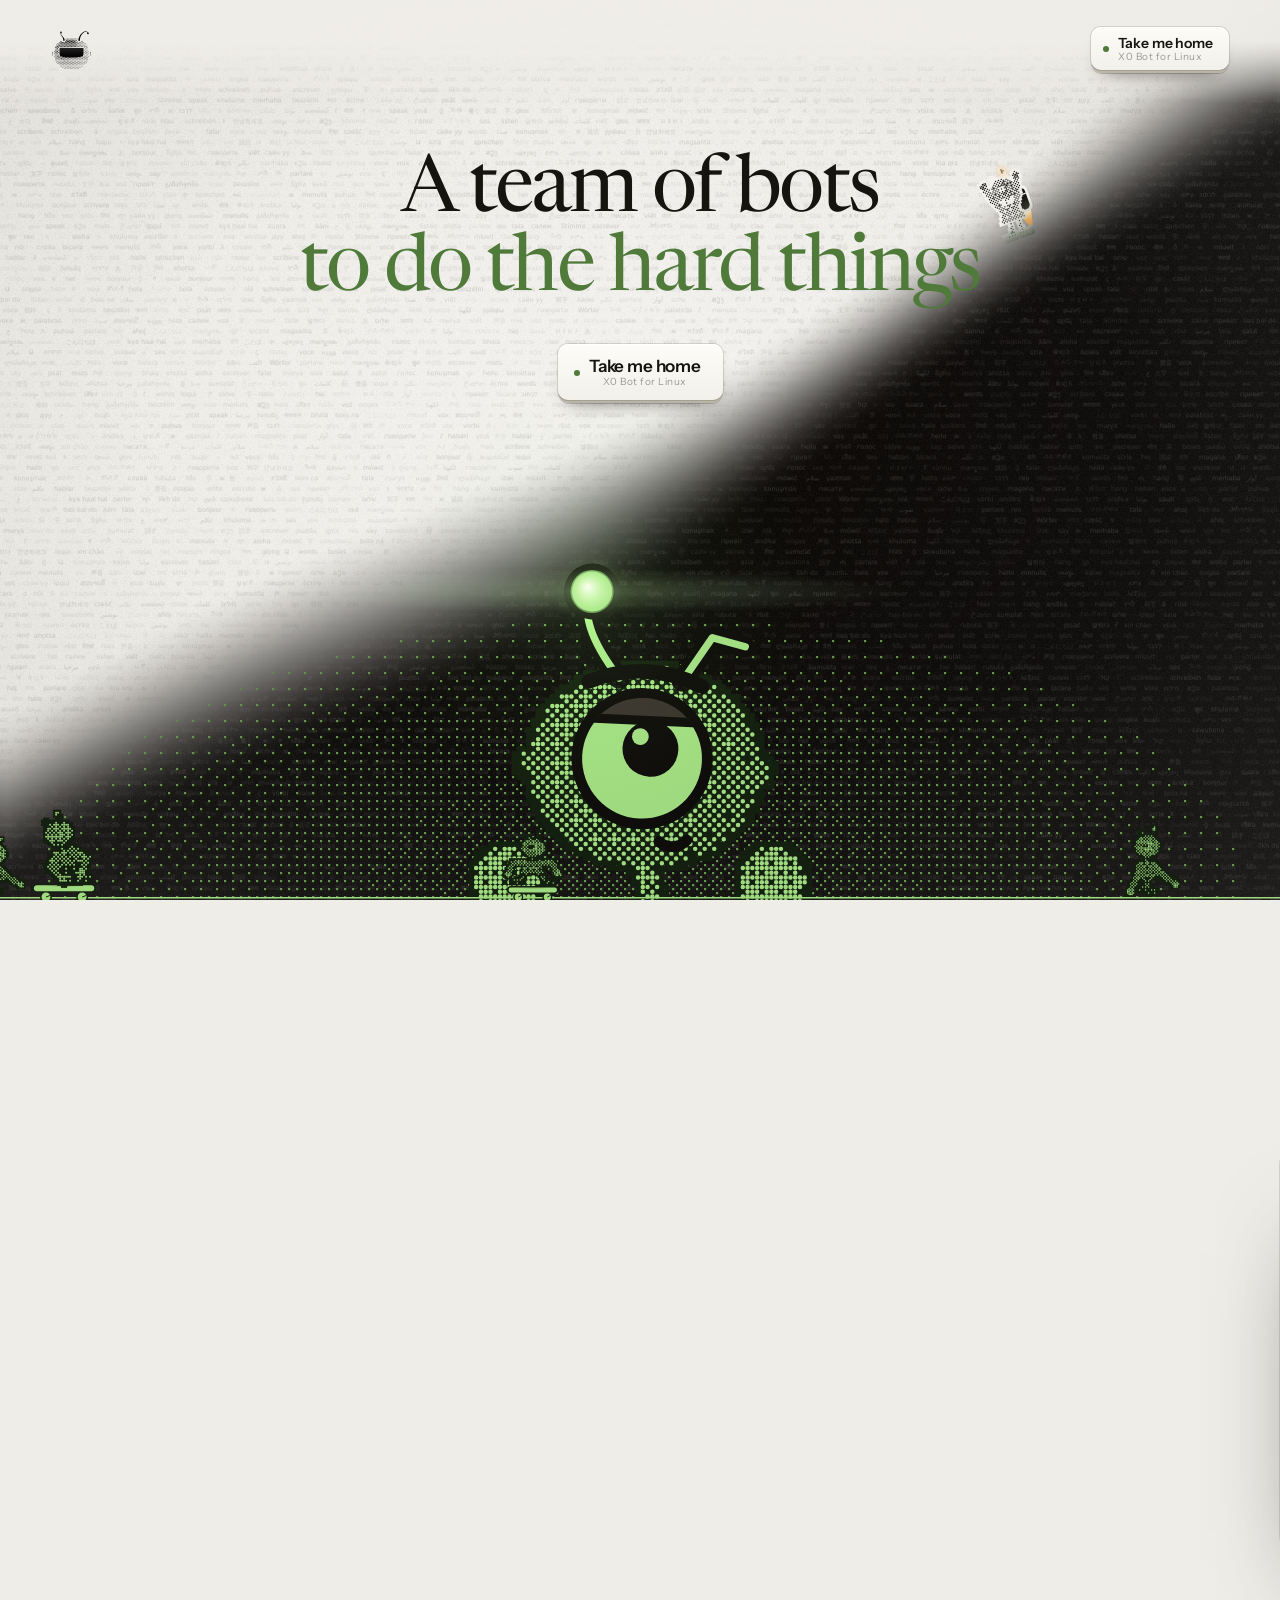
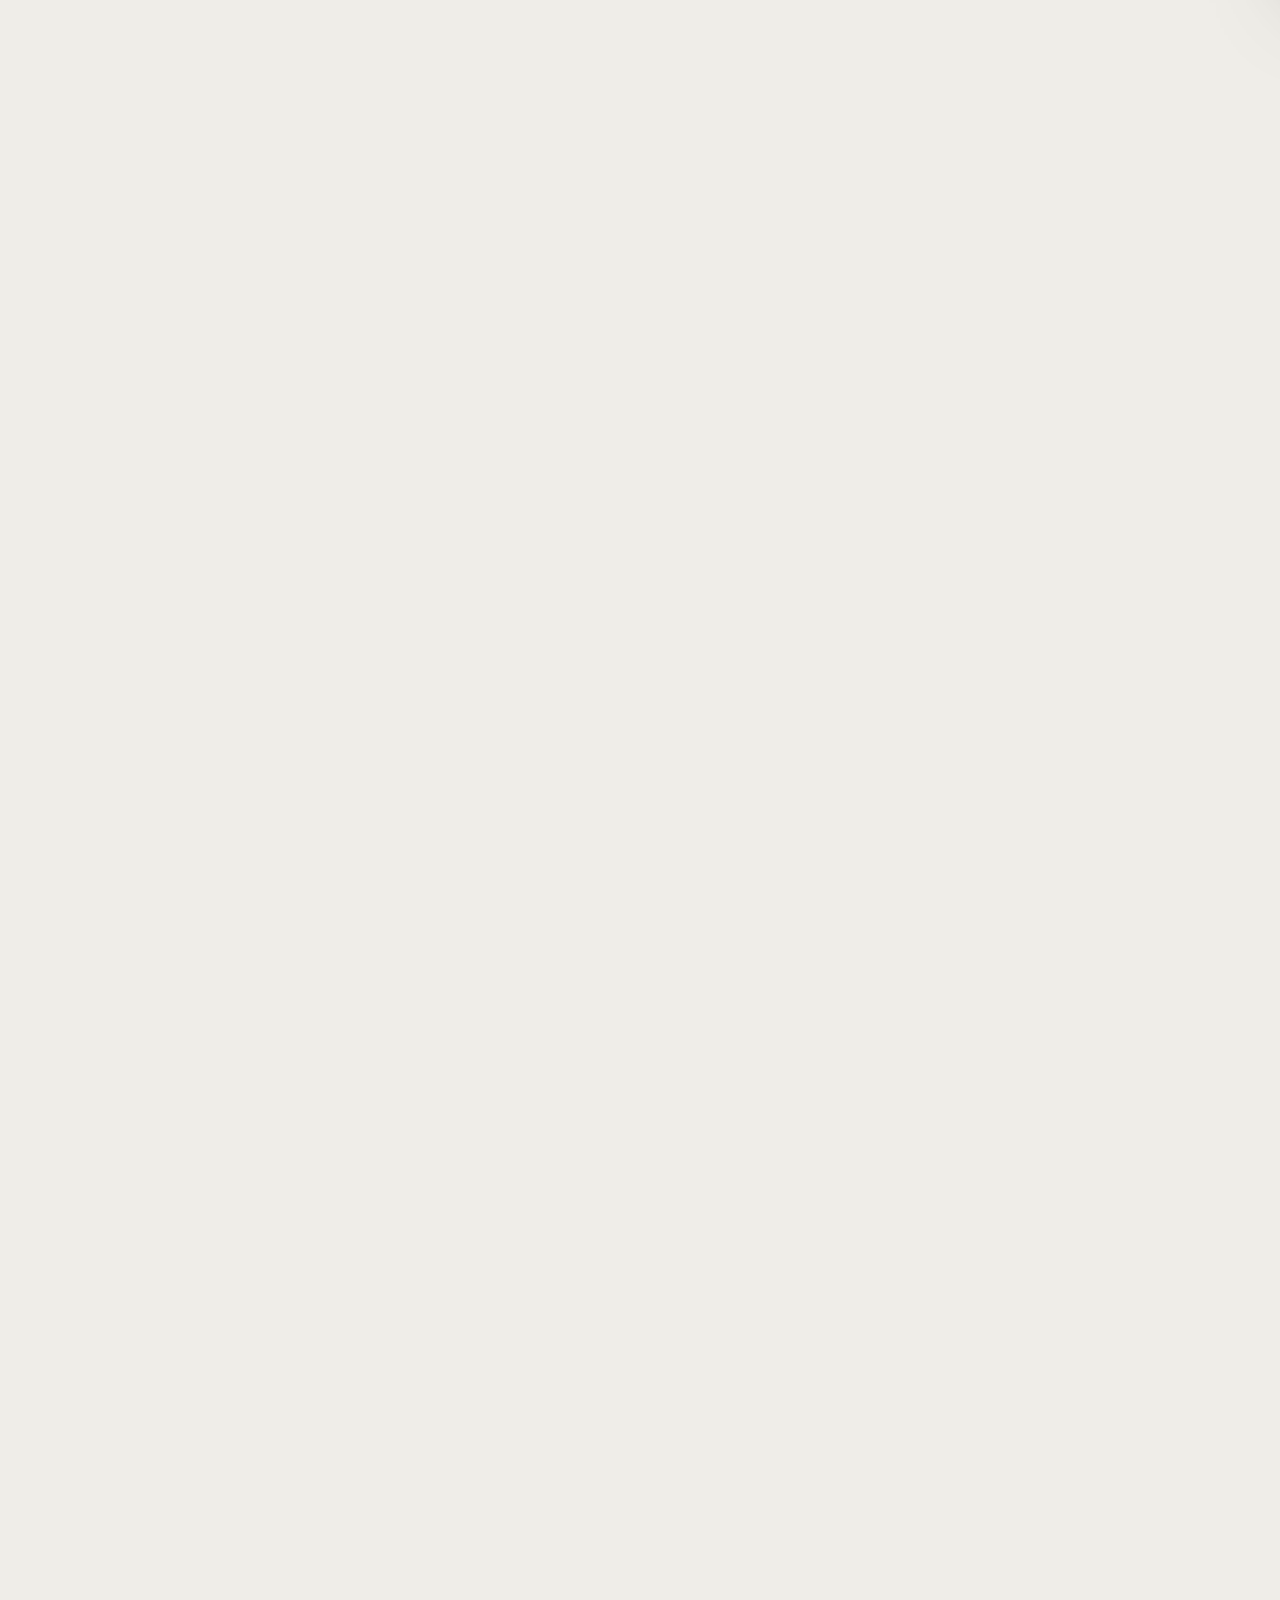
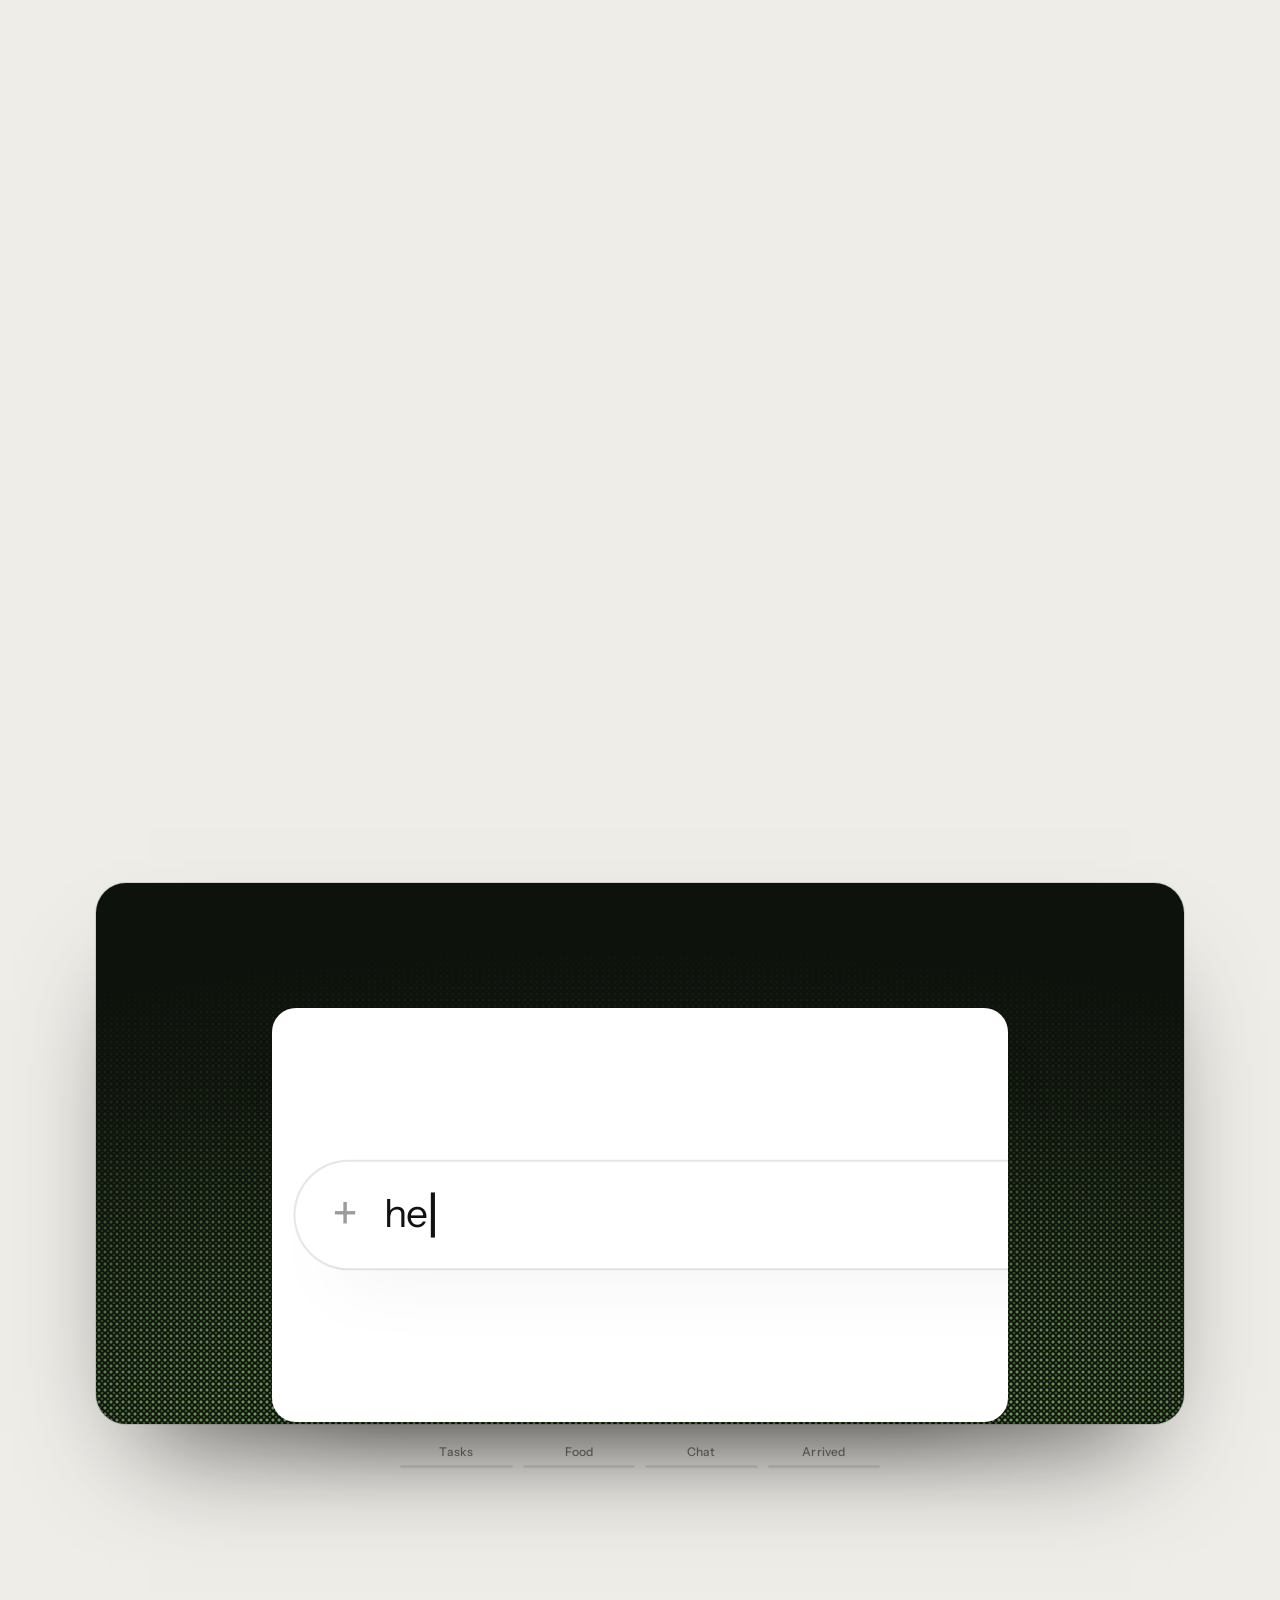
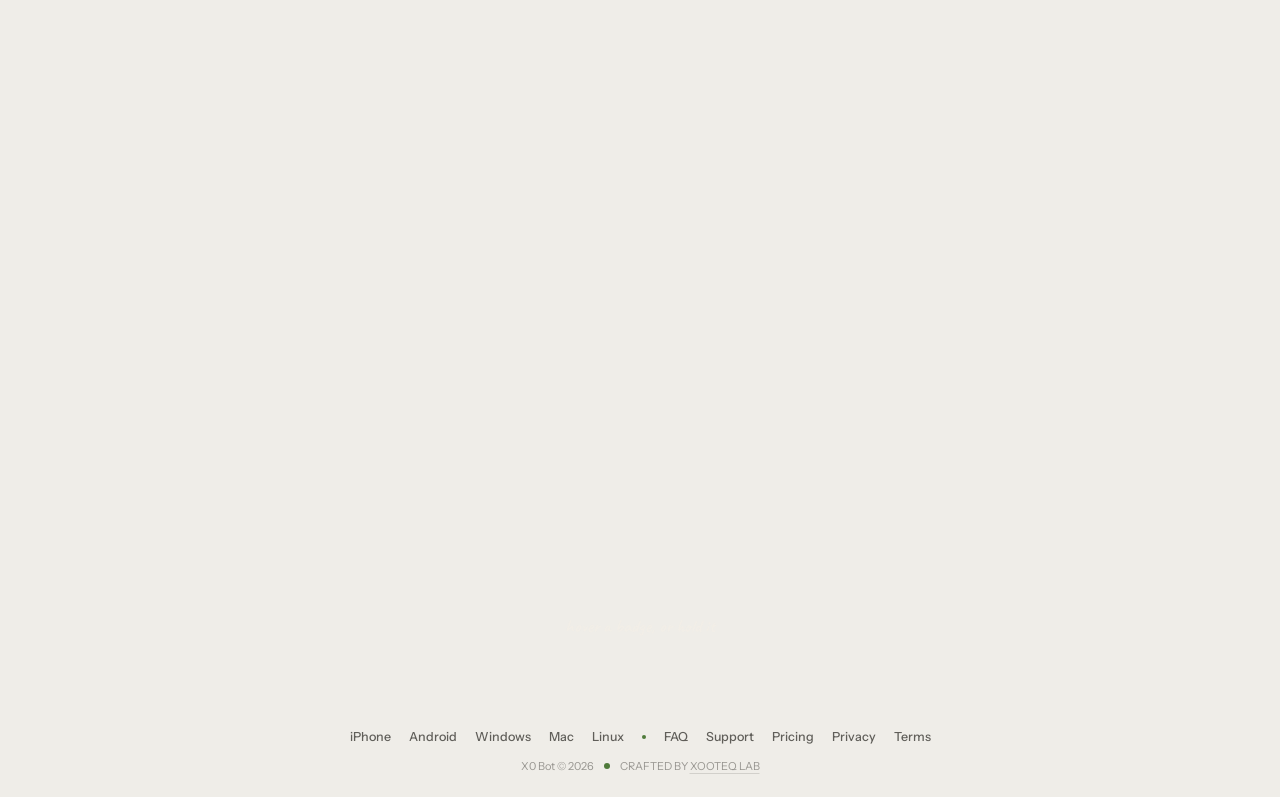
==== commit b466ed99: "Foot: X and 0 cut by the window's corners, a bigger dot in the small line, set lower Co-Authored-By:" ====
--- a/index.html
+++ b/index.html
@@ -594,7 +594,7 @@
     <canvas class="sf-glyph" data-glyph="X" aria-hidden="true"></canvas>
     <div class="sf-mid">
       <nav class="sf-links" aria-label="Footer"><a href="https://apps.apple.com/app/id6784811357" data-place="footer">iPhone</a><a href="https://play.google.com/store/apps/details?id=com.tulmi.app" data-place="footer">Android</a><a href="https://apps.microsoft.com/detail/9n3gx0xhq7mx" data-place="footer">Windows</a><a href="https://api.x0bot.com/downloads/Tailzu.dmg" data-place="footer">Mac</a><a href="https://api.x0bot.com/downloads/Tailzu.AppImage" data-place="footer">Linux</a><i aria-hidden="true"></i><a href="#faq" data-sheet="faq">FAQ</a><a href="/support" data-sheet="/support">Support</a><a href="/pricing" data-sheet="/pricing">Pricing</a><a href="/privacy" data-sheet="/privacy">Privacy</a><a href="/terms" data-sheet="/terms">Terms</a></nav>
-      <p class="sf-small">X0 Bot &copy; 2026 &middot; CRAFTED BY <a href="https://xooteq.com">XOOTEQ LAB</a></p>
+      <p class="sf-small">X0 Bot &copy; 2026<i class="sf-dot" aria-hidden="true"></i>CRAFTED BY <a href="https://xooteq.com">XOOTEQ LAB</a></p>
     </div>
     <canvas class="sf-glyph" data-glyph="0" data-peek aria-hidden="true"></canvas>
   </footer>
--- a/css/site.css
+++ b/css/site.css
@@ -994,18 +994,32 @@
 .wall-cv { height: calc(100% - var(--foot)); }   /* a canvas's height is its own ratio unless it is set */
 .wall-core { translate: -50% 0; }   /* its top is set from the bot's size (js/wall.js) */
 .wall-hint { bottom: calc(var(--foot) + 4px); }
-.sf { position: absolute; left: 0; right: 0; bottom: 0; height: var(--foot); display: flex; align-items: flex-end; justify-content: space-between; gap: 16px; padding: 0 max(16px, 3vw) 10px; box-sizing: border-box; }
-.sf-glyph { flex: none; height: 100%; aspect-ratio: .82; }
-.sf-mid { flex: 1; min-width: 0; display: flex; flex-direction: column; align-items: center; gap: 6px; padding-bottom: 4px; text-align: center; }
+.sf { position: absolute; left: 0; right: 0; bottom: 0; height: var(--foot); display: flex; align-items: flex-end; justify-content: center; gap: 16px; padding: 0 max(16px, 3vw) 8px; box-sizing: border-box; }
+/* the corners: X and 0, large, cut by the window's edges by about a third (the wall's overflow hides the rest) */
+.sf-glyph { position: absolute; bottom: 0; height: calc(var(--foot) * 1.55); aspect-ratio: .82; pointer-events: none; }
+.sf-glyph[data-glyph="X"] { left: 0; translate: -30% 34%; }
+.sf-glyph[data-glyph="0"] { right: 0; translate: 30% 34%; }
+.sf-mid { flex: 1; min-width: 0; display: flex; flex-direction: column; align-items: center; gap: 12px; padding-bottom: 0; text-align: center; }
 .sf-links { display: flex; flex-wrap: wrap; justify-content: center; align-items: center; gap: 4px 18px; }
 .sf-links a { font: 500 12.5px/1.5 var(--sans); color: var(--ink-2); text-decoration: none; transition: color .45s ease; }
 .sf-links a:hover { color: #4F7A3A; text-decoration: underline; text-underline-offset: 4px; }
 .sf-links a.dk { color: rgba(243, 238, 230, .74); }
 .sf-links i { width: 4px; height: 4px; border-radius: 50%; background: #4F7A3A; }
-.sf-small { margin: 0; font: 400 11px/1.4 var(--sans); color: var(--muted); }
+.sf-small { margin: 0 0 -2px; font: 400 11px/1.4 var(--sans); color: var(--muted); }
+.sf-dot { display: inline-block; width: 6px; height: 6px; margin: 0 10px; border-radius: 50%; background: #4F7A3A; vertical-align: middle; translate: 0 -1px; }
 .sf-small a { color: inherit; }
 .sf-small .tw { --on-dark: rgba(243, 238, 230, .55); }
-@media (max-width: 760px) { .wall { min-height: 600px; --foot: 104px; } .sf { gap: 6px; padding: 0 10px 8px; } .sf-glyph { height: 70%; } .sf-links { gap: 2px 12px; } .sf-links a { font-size: 11.5px; } }
+/* on a phone the foot is small and airy: small corners, small links with room between their lines, no separator */
+@media (max-width: 760px) {
+  .wall { min-height: 600px; --foot: 108px; }
+  .sf { gap: 8px; padding: 0 12px 10px; align-items: flex-end; }
+  .sf-glyph { height: calc(var(--foot) * 1.1); }
+  .sf-mid { gap: 10px; padding-bottom: 0; }
+  .sf-links { gap: 2px 11px; max-width: 250px; }
+  .sf-links a { font-size: 10.5px; line-height: 1.75; letter-spacing: .01em; }
+  .sf-links i { display: none; }
+  .sf-small { font-size: 9.5px; letter-spacing: .02em; } .sf-dot { width: 5px; height: 5px; margin: 0 8px; }
+}
 
 /* =====================================================================
    THE CARD the footer's links open on screen (js/sheet.js): paper, in the middle of the window, over a soft veil; its
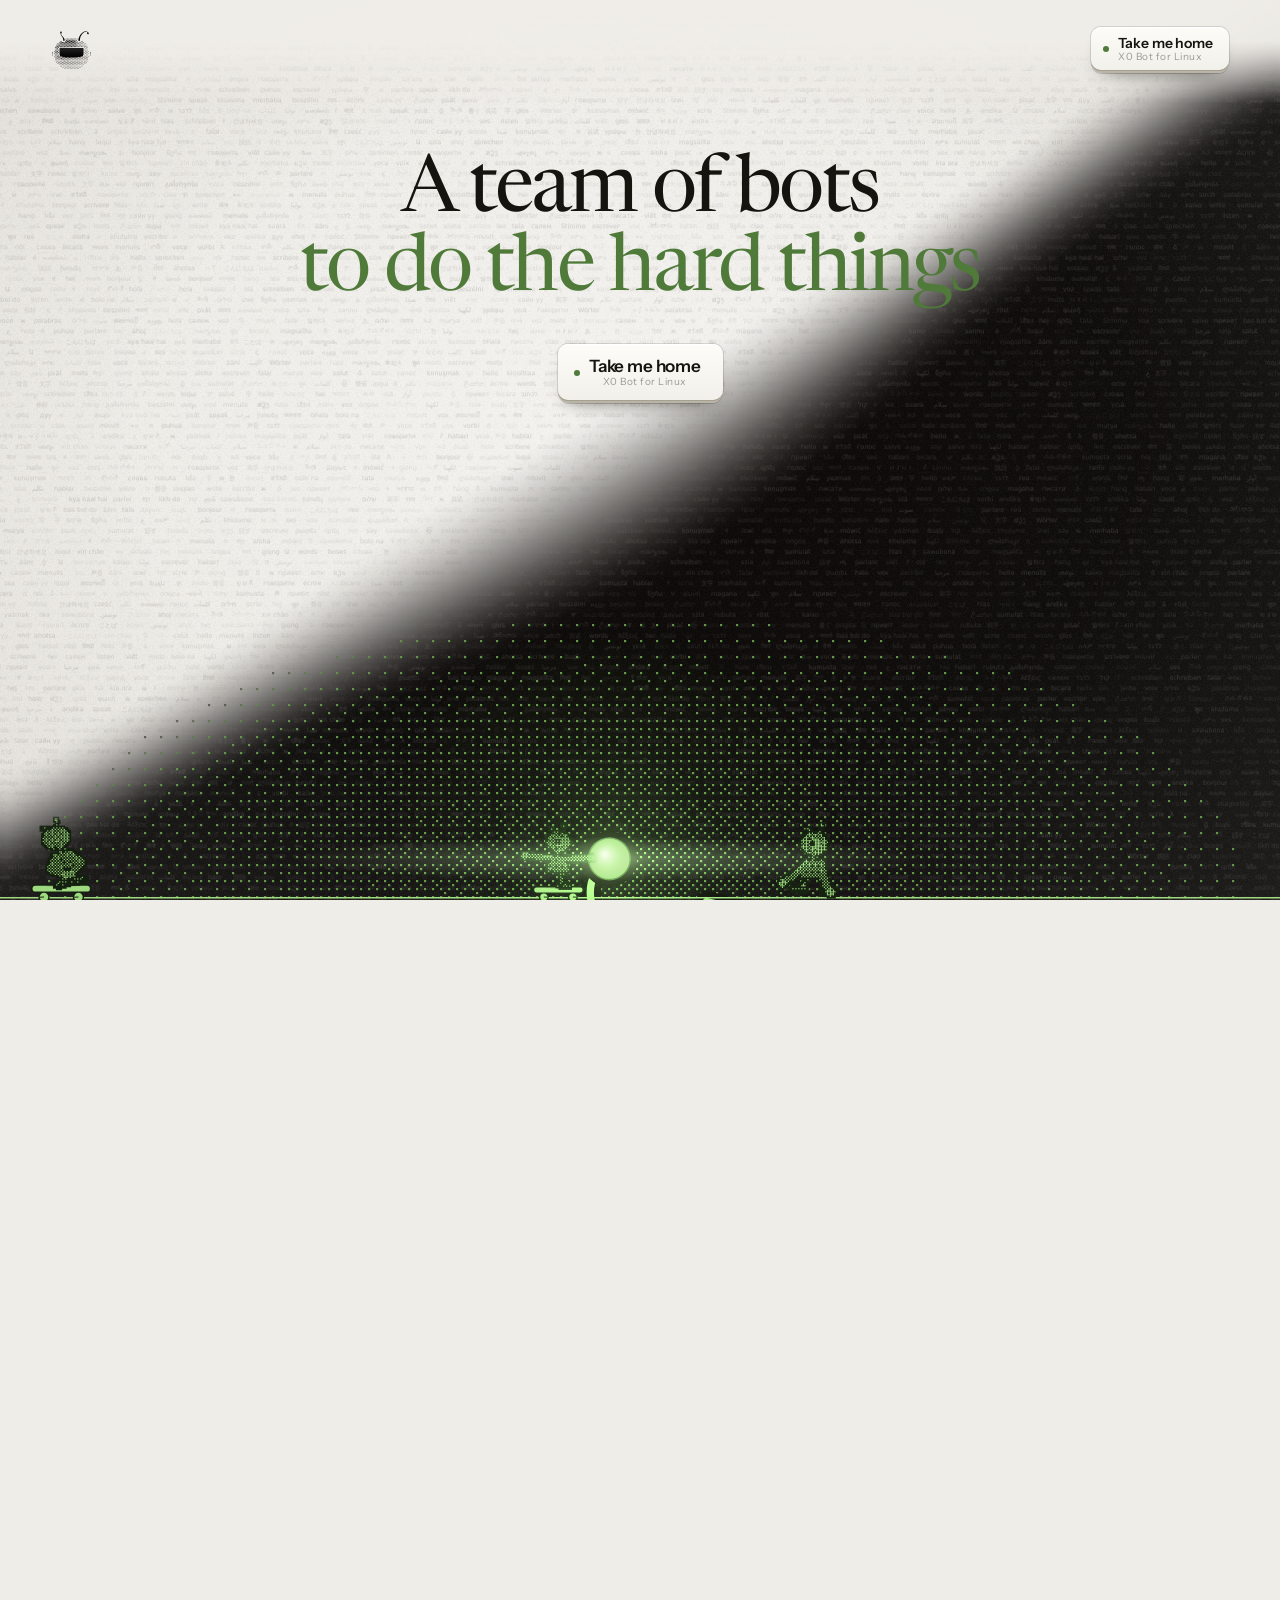
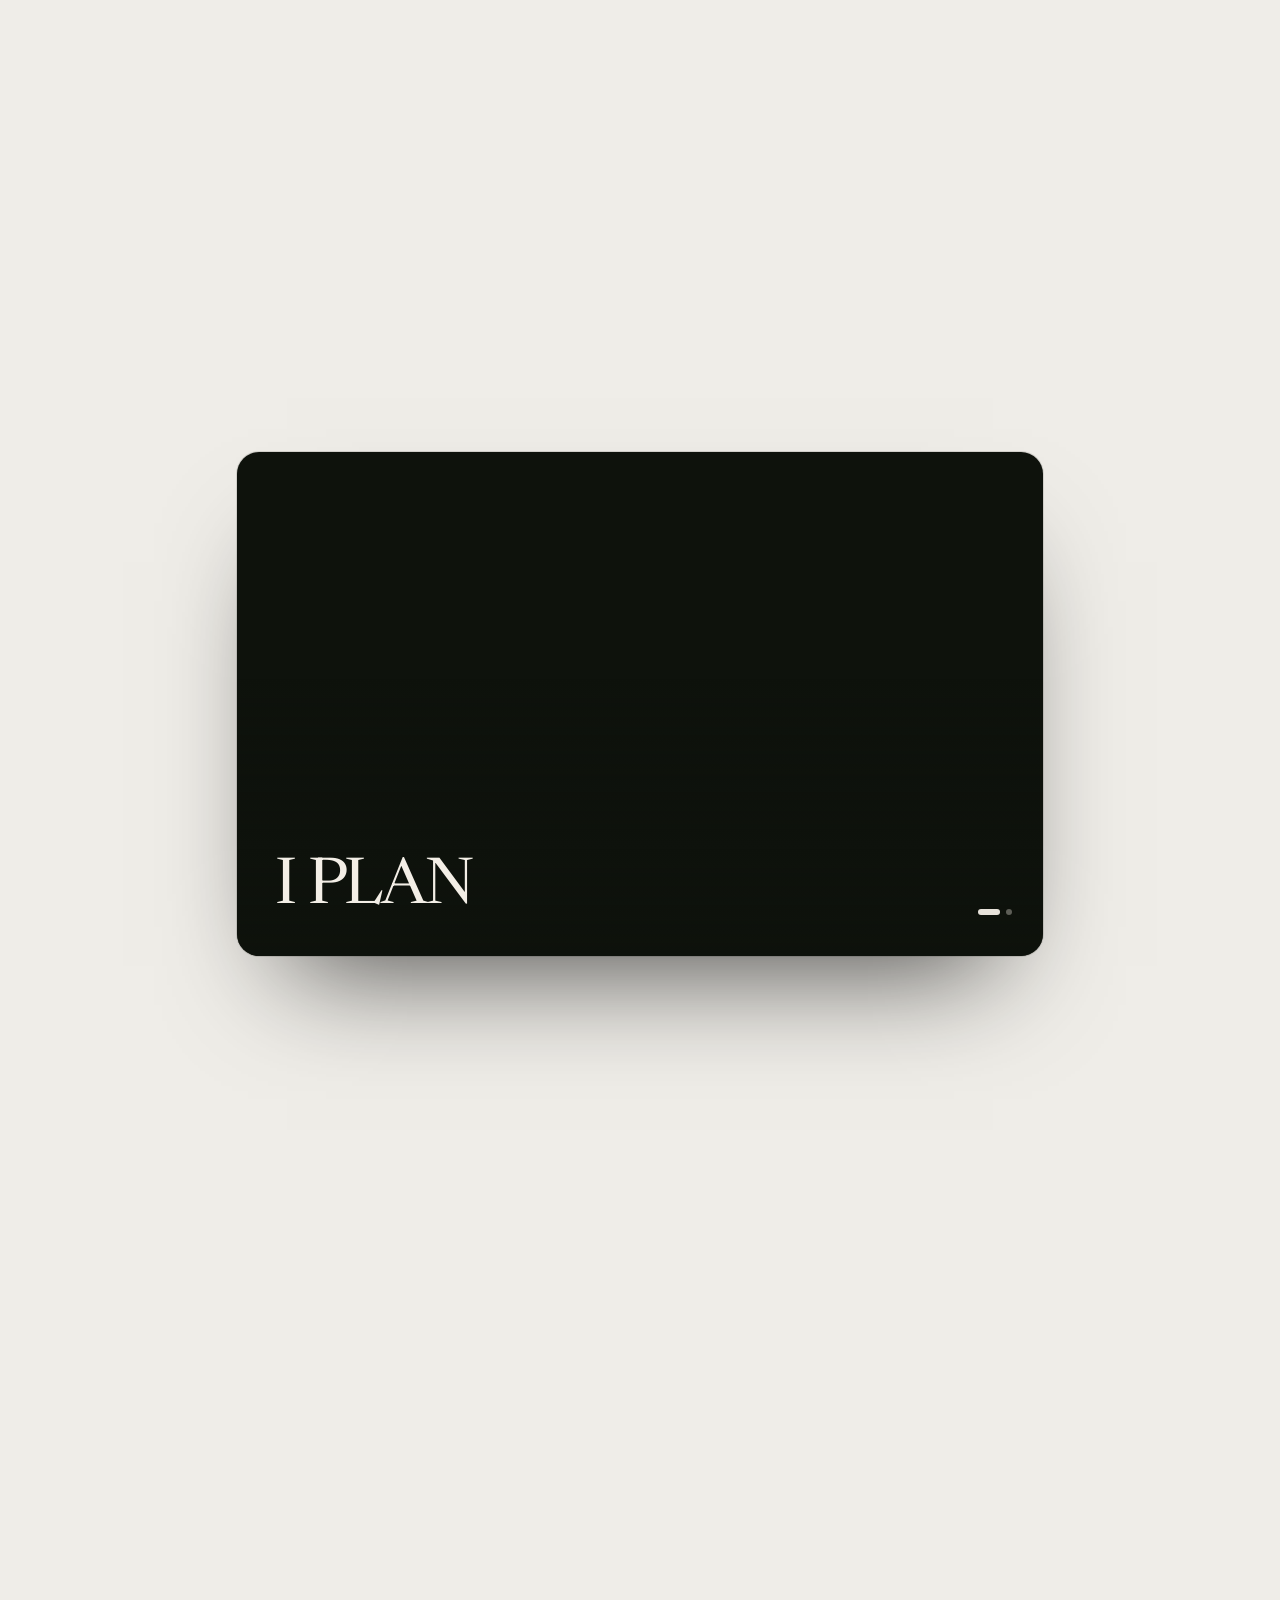
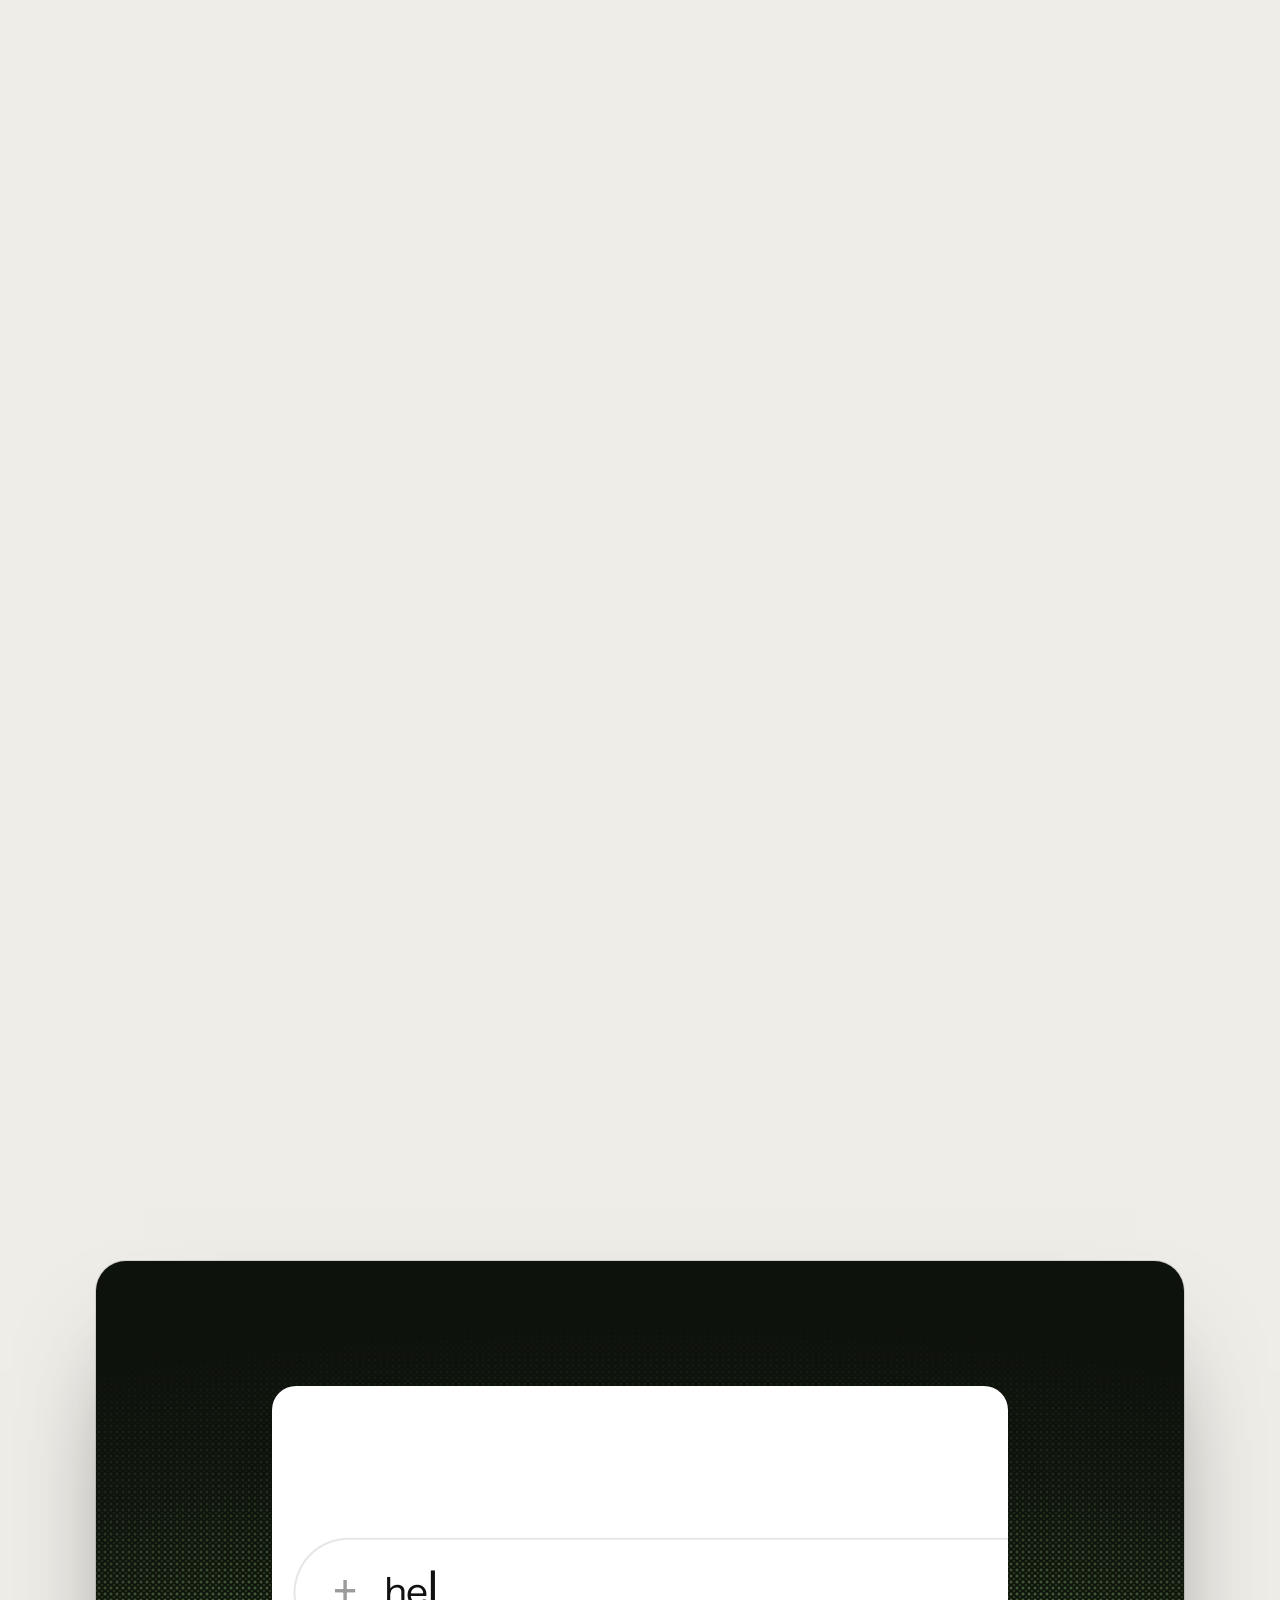
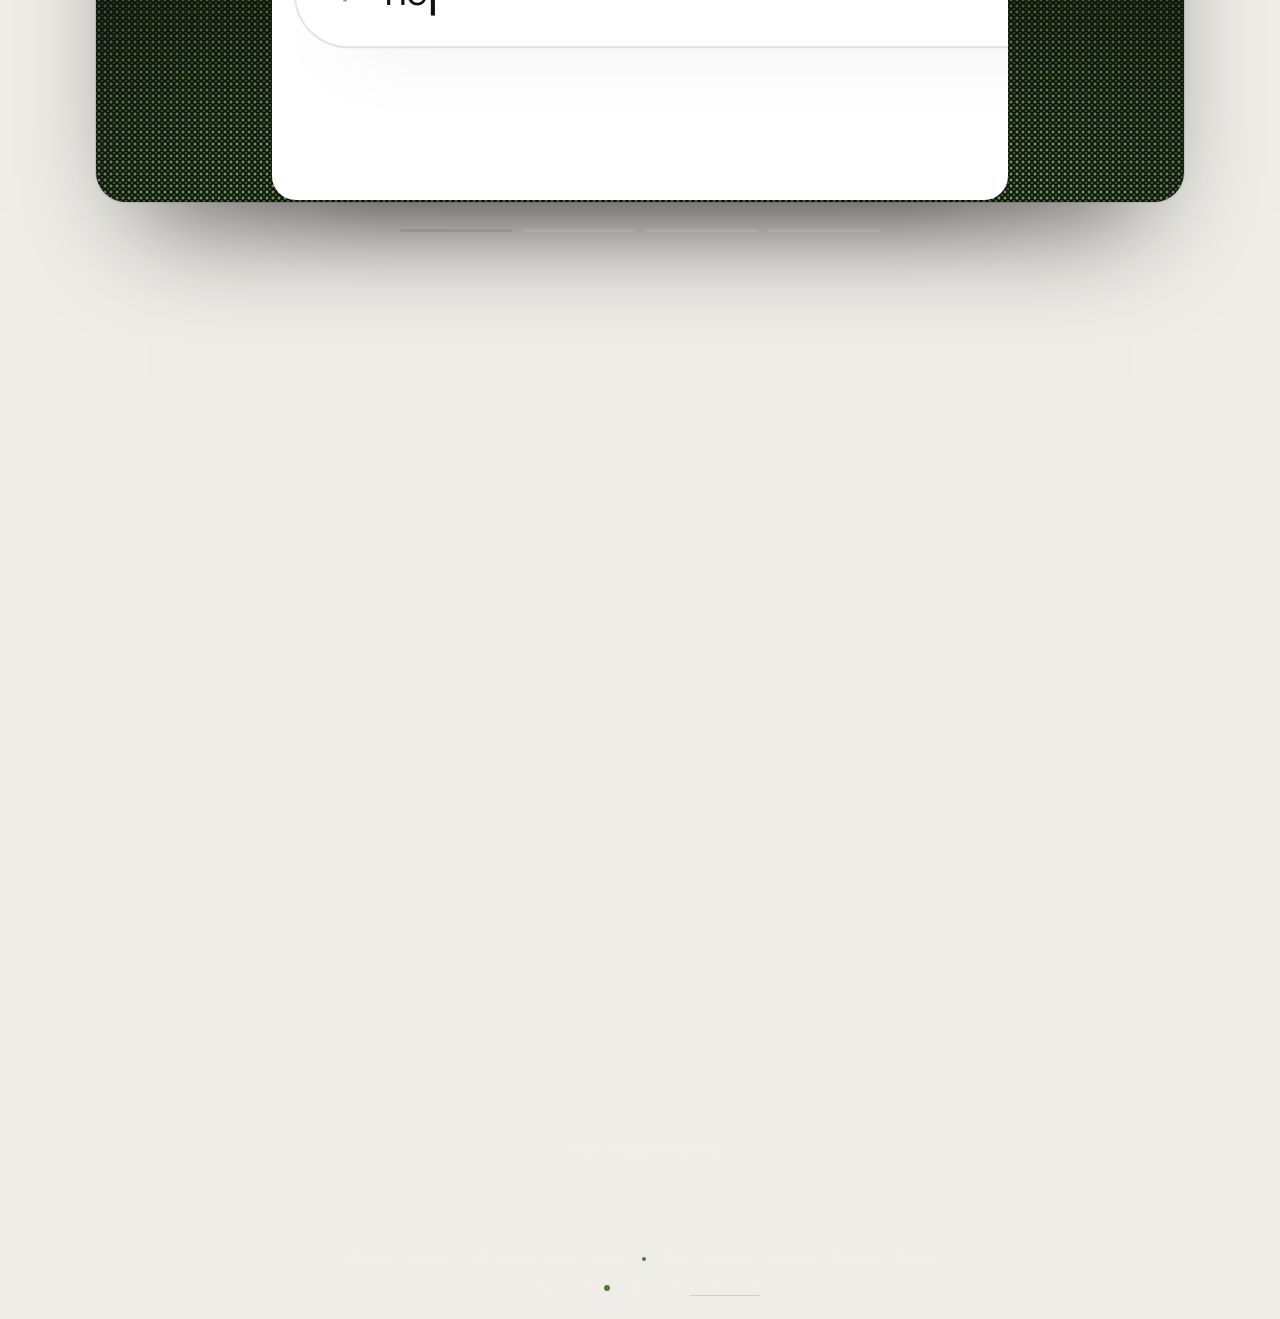
==== commit cdf800ad: "Opening pulled up by the scroll, one card for I plan / I do, more room between views - X0 no longer " ====
--- a/index.html
+++ b/index.html
@@ -102,6 +102,7 @@
 
 <!-- THE OPENING: what X0 Bot is, in one line, and the team itself at a desk, drawn as dithered dots (js/hero.js) -->
 <section id="hero" class="hero">
+  <div class="hero-pin">
   <h1 class="hero-h"><span class="l1">A team of bots</span> <span class="l2">to do the hard things</span></h1>
   <!-- the one key: in the middle here, and as the page scrolls it goes up into the mast's corner and becomes the mast's
        (js/hero.js THE KEY'S HAND-OFF) -->
@@ -111,23 +112,26 @@
     </a>
   </div>
   <canvas class="hero-team" aria-hidden="true"></canvas>
+  </div>
 </section>
 
-<!-- WHAT IT DOES, IN TWO CARDS: the view stays while it is scrolled through and the two cards come in sideways, each a
-     film drawn live as the opening's green dots, with its line (js/duo.js) -->
+<!-- WHAT IT DOES, ON ONE CARD: the view stays while it is scrolled through and the card stays in the middle of it; the
+     scroll turns what is on it from the first film and line to the second, each a film drawn live as the opening's green
+     dots (js/duo.js) -->
 <section id="duo" class="duo" aria-label="What X0 Bot does">
   <div class="duo-pin">
-    <div class="duo-track">
-      <article class="duo-card" data-noglitch>
+    <div class="duo-card" data-noglitch>
+      <article class="duo-slide">
         <canvas class="duo-media" aria-hidden="true"></canvas>
         <video src="/media/duo/plan.mp4" muted loop playsinline preload="none" aria-hidden="true"></video>
         <h2 class="duo-h">I plan</h2>
       </article>
-      <article class="duo-card" data-noglitch>
+      <article class="duo-slide">
         <canvas class="duo-media" aria-hidden="true"></canvas>
         <video src="/media/duo/do.mp4" muted loop playsinline preload="none" aria-hidden="true"></video>
         <h2 class="duo-h">I do</h2>
       </article>
+      <div class="duo-dots" aria-hidden="true"><i></i><i></i></div>
     </div>
   </div>
 </section>
@@ -565,10 +569,10 @@
   </div>
   </div>
   <div class="tabs" id="workTabs" role="group" aria-label="Stories">
-      <button type="button" class="tab" data-story="tasks"><span>Tasks</span><i></i></button>
-      <button type="button" class="tab" data-story="food"><span>Food</span><i></i></button>
-      <button type="button" class="tab" data-story="chat"><span>Chat</span><i></i></button>
-      <button type="button" class="tab" data-story="arrive"><span>Arrived</span><i></i></button>
+      <button type="button" class="tab" data-story="tasks" aria-label="Tasks"><i></i></button>
+      <button type="button" class="tab" data-story="food" aria-label="Food"><i></i></button>
+      <button type="button" class="tab" data-story="chat" aria-label="Chat"><i></i></button>
+      <button type="button" class="tab" data-story="arrive" aria-label="Arrived"><i></i></button>
     </div>
   </div>
   <p class="sr" id="filmsay" aria-live="polite"></p>
--- a/css/site.css
+++ b/css/site.css
@@ -346,8 +346,7 @@
 .stage .tab i { background: rgba(255, 255, 255, .25); } .stage .tab i::after { background: #fff; }
 .stage .tabs { width: min(30rem, 86%); }
 .tabs { display: flex; gap: 10px; margin: 0; }
-.tab { flex: 1; min-width: 0; padding: 8px 0 0; border: 0; background: none; cursor: pointer; text-align: center; font: 500 12px/1 var(--sans); letter-spacing: .01em; color: var(--muted); transition: color .3s ease; }
-.tab span { display: block; margin-bottom: 7px; }
+.tab { flex: 1; min-width: 0; padding: 13px 0 14px; border: 0; background: none; cursor: pointer; text-align: center; font: 500 12px/1 var(--sans); letter-spacing: .01em; color: var(--muted); transition: color .3s ease; }
 .tab i { position: relative; display: block; height: 3px; border-radius: 2px; background: rgba(22, 20, 15, .12); overflow: hidden; }
 .tab i::after { content: ""; position: absolute; inset: 0; border-radius: 2px; background: var(--ink); transform-origin: 0 50%; transform: scaleX(var(--p, 0)); }
 .tab.on, .tab:hover { color: var(--ink); }
@@ -895,7 +894,12 @@
    itself at a desk, drawn as dithered dots in the brand's green on the field's dark (js/hero.js). The words turn with
    the field like the rest of the page's (tone.js).
    ===================================================================== */
-.hero { position: relative; box-sizing: border-box; min-height: 100svh; width: 100vw; margin-inline: calc(50% - 50vw); overflow: hidden;
+/* the pull (js/hero.js THE PULL): the opening is held while a stretch of scroll pulls X0 up over the horizon; once it is
+   up it stays up for the visit, and the stretch is gone on a reload (html.x0-up) */
+.hero { --pull: 90svh; position: relative; width: 100vw; margin-inline: calc(50% - 50vw); height: calc(100svh + var(--pull)); overflow: clip; }
+html.x0-up .hero { --pull: 0px; }
+@media (prefers-reduced-motion: reduce) { .hero { --pull: 0px !important; } }
+.hero-pin { position: sticky; top: 0; box-sizing: border-box; height: 100svh; overflow: hidden;
   display: flex; flex-direction: column; align-items: center; text-align: center; padding: clamp(108px, 17svh, 180px) 20px 0; }
 .hero-h { position: relative; z-index: 1; margin: 0; font: 400 clamp(44px, 6.2vw, 98px)/1 var(--serif); letter-spacing: -.032em; text-wrap: balance; }
 .hero-h > span { display: block; }
@@ -912,41 +916,52 @@
 /* the picture's canvas covers the whole opening (a jetpack's flight goes up past the title); its scene stands on the bottom */
 .hero-team { position: absolute; inset: 0; z-index: 0; width: 100%; height: 100%; pointer-events: none; }
 @media (max-width: 760px) {
-  .hero { padding-top: clamp(96px, 15svh, 130px); }
+  .hero { --pull: 70svh; }
+  .hero-pin { padding-top: clamp(96px, 15svh, 130px); }
 }
 
 /* =====================================================================
-   WHAT IT DOES, IN TWO CARDS (#duo): the view is held while it is scrolled through (sticky), and the two cards come in
-   from the right, one after the other, as the scroll moves them across (js/duo.js sets the track's --x). Each card is
-   a film drawn live as the opening's green dots on a dark ground, its line set large over it, and a small paper note.
+   WHAT IT DOES, ON ONE CARD (#duo): the view is held while it is scrolled through (sticky) and the one card stays in the
+   middle of it; the scroll turns what is on it from the first film and line to the second (js/duo.js sets --t, 0 to 1,
+   on the card). Each film is drawn live as the opening's green dots on a dark ground, its line set large over it.
    ===================================================================== */
-.duo { position: relative; width: 100vw; margin-inline: calc(50% - 50vw); height: 320svh; }
-.duo-pin { position: sticky; top: 0; height: 100svh; overflow: hidden; display: flex; align-items: center; }
-.duo-track { display: flex; gap: clamp(20px, 3vw, 48px); padding-left: 100vw; will-change: transform; transform: translate3d(var(--x, 0px), 0, 0); }
-.duo-card { position: relative; flex: none; width: min(44vw, 640px, calc(46svh * 1.4)); height: min(46svh, 460px); border-radius: 22px; overflow: hidden;
+.duo { position: relative; width: 100vw; margin-inline: calc(50% - 50vw); height: 240svh; }
+.duo-pin { position: sticky; top: 0; height: 100svh; overflow: hidden; display: grid; place-items: center; }
+.duo-card { --t: 0; position: relative; width: min(64vw, 900px, calc(56svh * 1.6)); height: min(56svh, 560px); border-radius: 22px; overflow: hidden;
   background: #0E120C; box-shadow: 0 0 0 1px rgba(22, 20, 15, .12), 0 60px 110px -50px rgba(0, 0, 0, .7); isolation: isolate; }
-.duo-card video { position: absolute; width: 1px; height: 1px; opacity: 0; pointer-events: none; }
+.duo-slide { position: absolute; inset: 0; margin: 0; will-change: opacity, transform; }
+.duo-slide video { position: absolute; width: 1px; height: 1px; opacity: 0; pointer-events: none; }
 .duo-media { position: absolute; inset: 0; width: 100%; height: 100%; image-rendering: pixelated; }
-.duo-card::after { content: ""; position: absolute; inset: 0; pointer-events: none;
+.duo-slide::after { content: ""; position: absolute; inset: 0; pointer-events: none;
   background: linear-gradient(180deg, rgba(14, 18, 12, 0) 45%, rgba(14, 18, 12, .82) 100%); }
 .duo-h { position: absolute; left: clamp(22px, 3vw, 48px); bottom: clamp(18px, 3vw, 44px); z-index: 2; margin: 0;
-  font: 400 clamp(40px, 5vw, 84px)/.9 var(--serif); letter-spacing: -.035em; text-transform: uppercase; color: #F3EEE6; }
-.duo-note { position: absolute; top: clamp(16px, 2.4vw, 34px); right: clamp(16px, 2.4vw, 34px); z-index: 2; width: min(300px, 62%);
-  padding: 14px 16px 15px; border-radius: 14px; background: #F7F6F2; color: var(--ink); box-shadow: 0 18px 40px -20px rgba(0, 0, 0, .6); rotate: 1.2deg; }
-.duo-card:nth-child(2) .duo-note { left: clamp(16px, 2.4vw, 34px); right: auto; rotate: -1.4deg; }
-.duo-note p { margin: 6px 0 0; font: 400 clamp(14px, 1.05vw, 16px)/1.4 var(--sans); color: rgba(22, 20, 15, .78); }
-.duo-n { font: 500 10.5px/1 var(--sans); letter-spacing: .2em; color: #4F7A3A; }
+  font: 400 clamp(40px, 5vw, 84px)/.9 var(--serif); letter-spacing: -.035em; text-transform: uppercase; color: #F3EEE6; will-change: transform; }
+/* the turn: the first film sinks back and fades as the second comes up through it; the lines slide past each other */
+.duo-slide:nth-child(1) { opacity: calc(1 - var(--t)); transform: scale(calc(1 + var(--t) * .06)); }
+.duo-slide:nth-child(1) .duo-h { transform: translateY(calc(var(--t) * -56px)); opacity: max(0, calc(1 - var(--t) * 2.2)); }
+.duo-slide:nth-child(2) { opacity: var(--t); transform: scale(calc(1.06 - var(--t) * .06)); }
+.duo-slide:nth-child(2) .duo-h { transform: translateY(calc((1 - var(--t)) * 56px)); opacity: max(0, calc(var(--t) * 2.2 - 1.2)); }
+/* which of the two is on: two small marks in the corner, the lit one long */
+.duo-dots { position: absolute; right: clamp(18px, 2.4vw, 34px); bottom: clamp(22px, 3.2vw, 48px); z-index: 3; display: flex; gap: 6px; }
+.duo-dots i { height: 6px; border-radius: 3px; background: rgba(243, 238, 230, .35); }
+.duo-dots i:nth-child(1) { width: calc(6px + (1 - var(--t)) * 16px); background: rgba(243, 238, 230, calc(.35 + (1 - var(--t)) * .6)); }
+.duo-dots i:nth-child(2) { width: calc(6px + var(--t) * 16px); background: rgba(243, 238, 230, calc(.35 + var(--t) * .6)); }
 @media (max-width: 760px) {
-  .duo { height: 280svh; }
-  .duo-card { width: 76vw; height: 48svh; border-radius: 18px; }
-  .duo-note { width: auto; left: 14px; right: 14px; }
-  .duo-card:nth-child(2) .duo-note { right: 14px; }
+  .duo { height: 220svh; }
+  .duo-card { width: calc(100vw - 32px); height: 56svh; border-radius: 18px; }
 }
 @media (prefers-reduced-motion: reduce) {
-  .duo { height: auto; } .duo-pin { position: relative; height: auto; padding: 80px 20px; overflow: visible; }
-  .duo-track { flex-direction: column; padding-left: 0; transform: none; }
-  .duo-card { width: 100%; }
-}
+  .duo { height: auto; } .duo-pin { position: relative; height: auto; padding: 0 16px; overflow: visible; }
+  .duo-card { display: grid; gap: 16px; height: auto; background: none; box-shadow: none; overflow: visible; border-radius: 0; }
+  .duo-slide { position: relative; height: min(56svh, 560px); opacity: 1 !important; transform: none !important; border-radius: 18px; overflow: hidden; background: #0E120C; }
+  .duo-slide .duo-h { transform: none !important; }
+  .duo-dots { display: none; }
+}
+
+/* the room between the views: each view stands on its own, with the page's paper between them */
+main { --vgap: clamp(96px, 16svh, 200px); }
+.duo { margin-block: var(--vgap); }
+.wall { margin-top: var(--vgap); }
 
 /* the dots of the film's box: two fields at different sizes, brighter towards the foot, faded at the top */
 .work .show-box::before { content: ""; position: absolute; inset: 0; z-index: -1; border-radius: inherit; pointer-events: none;
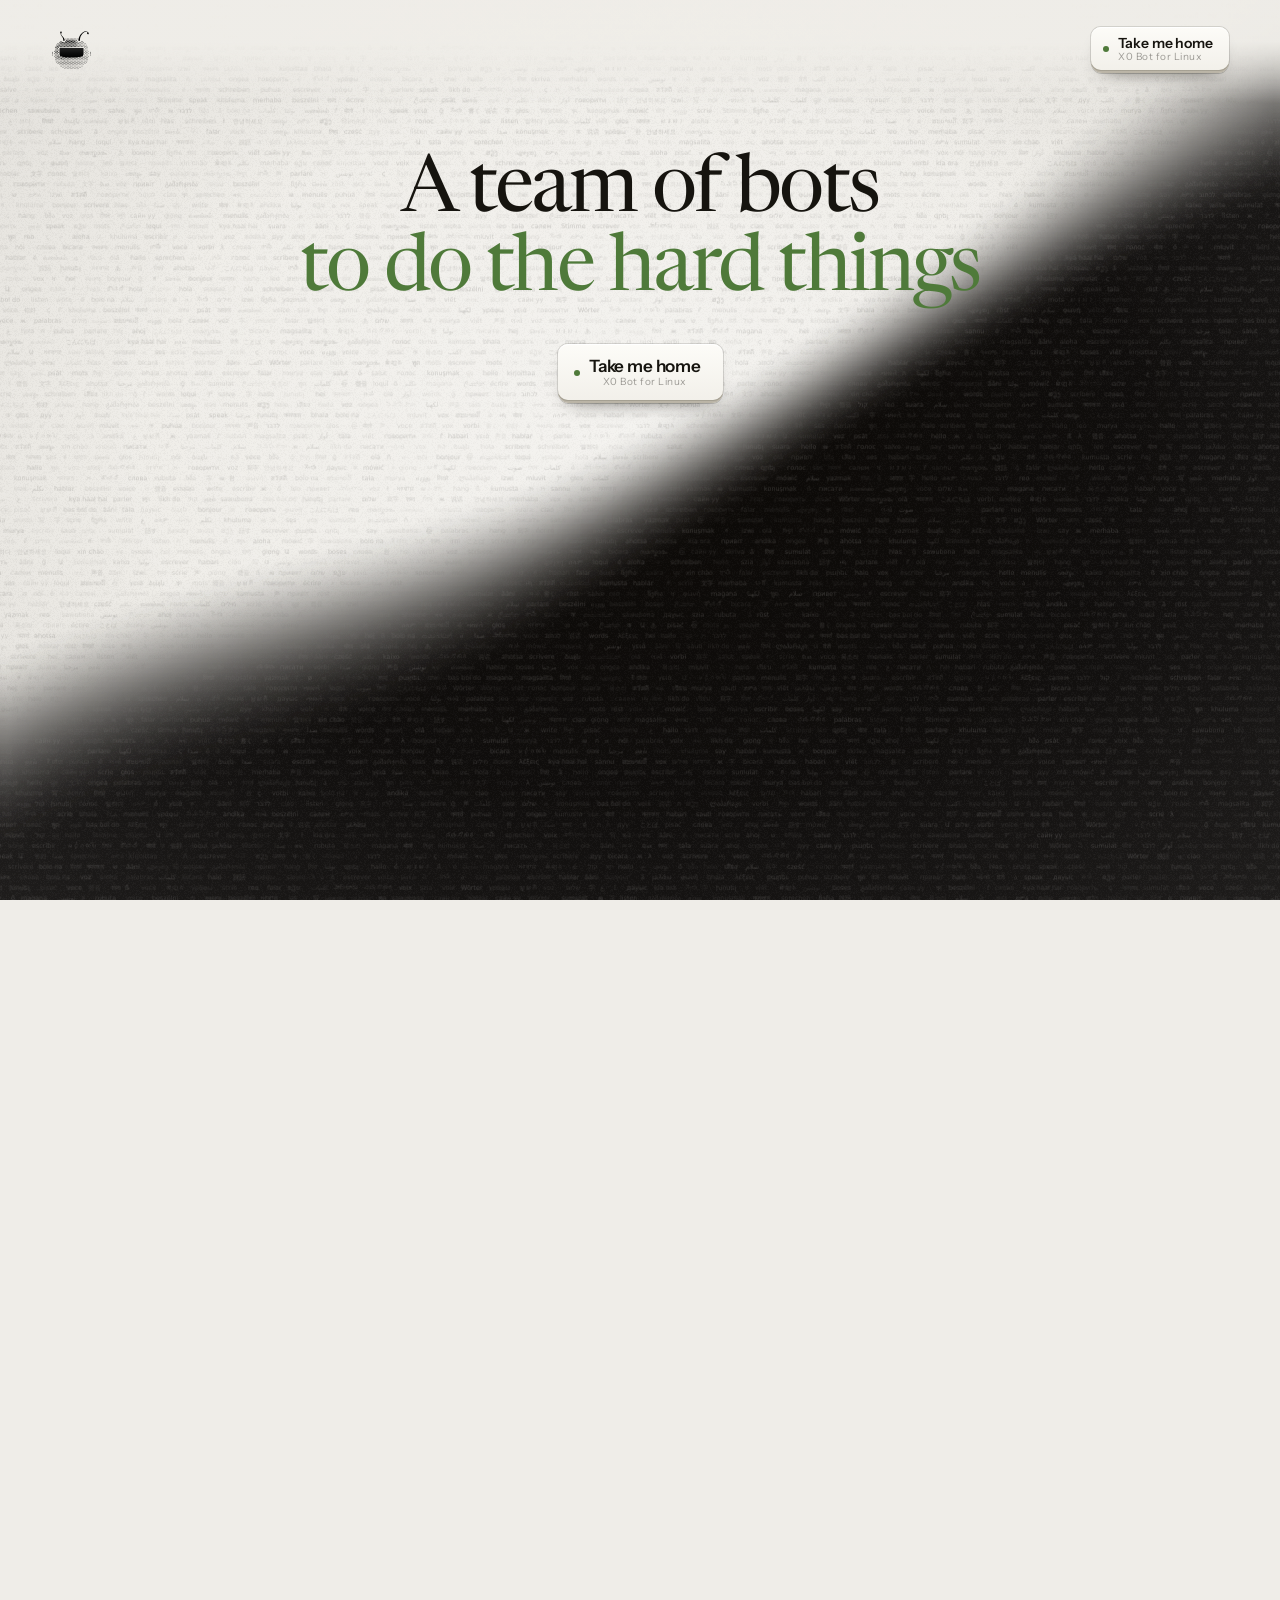
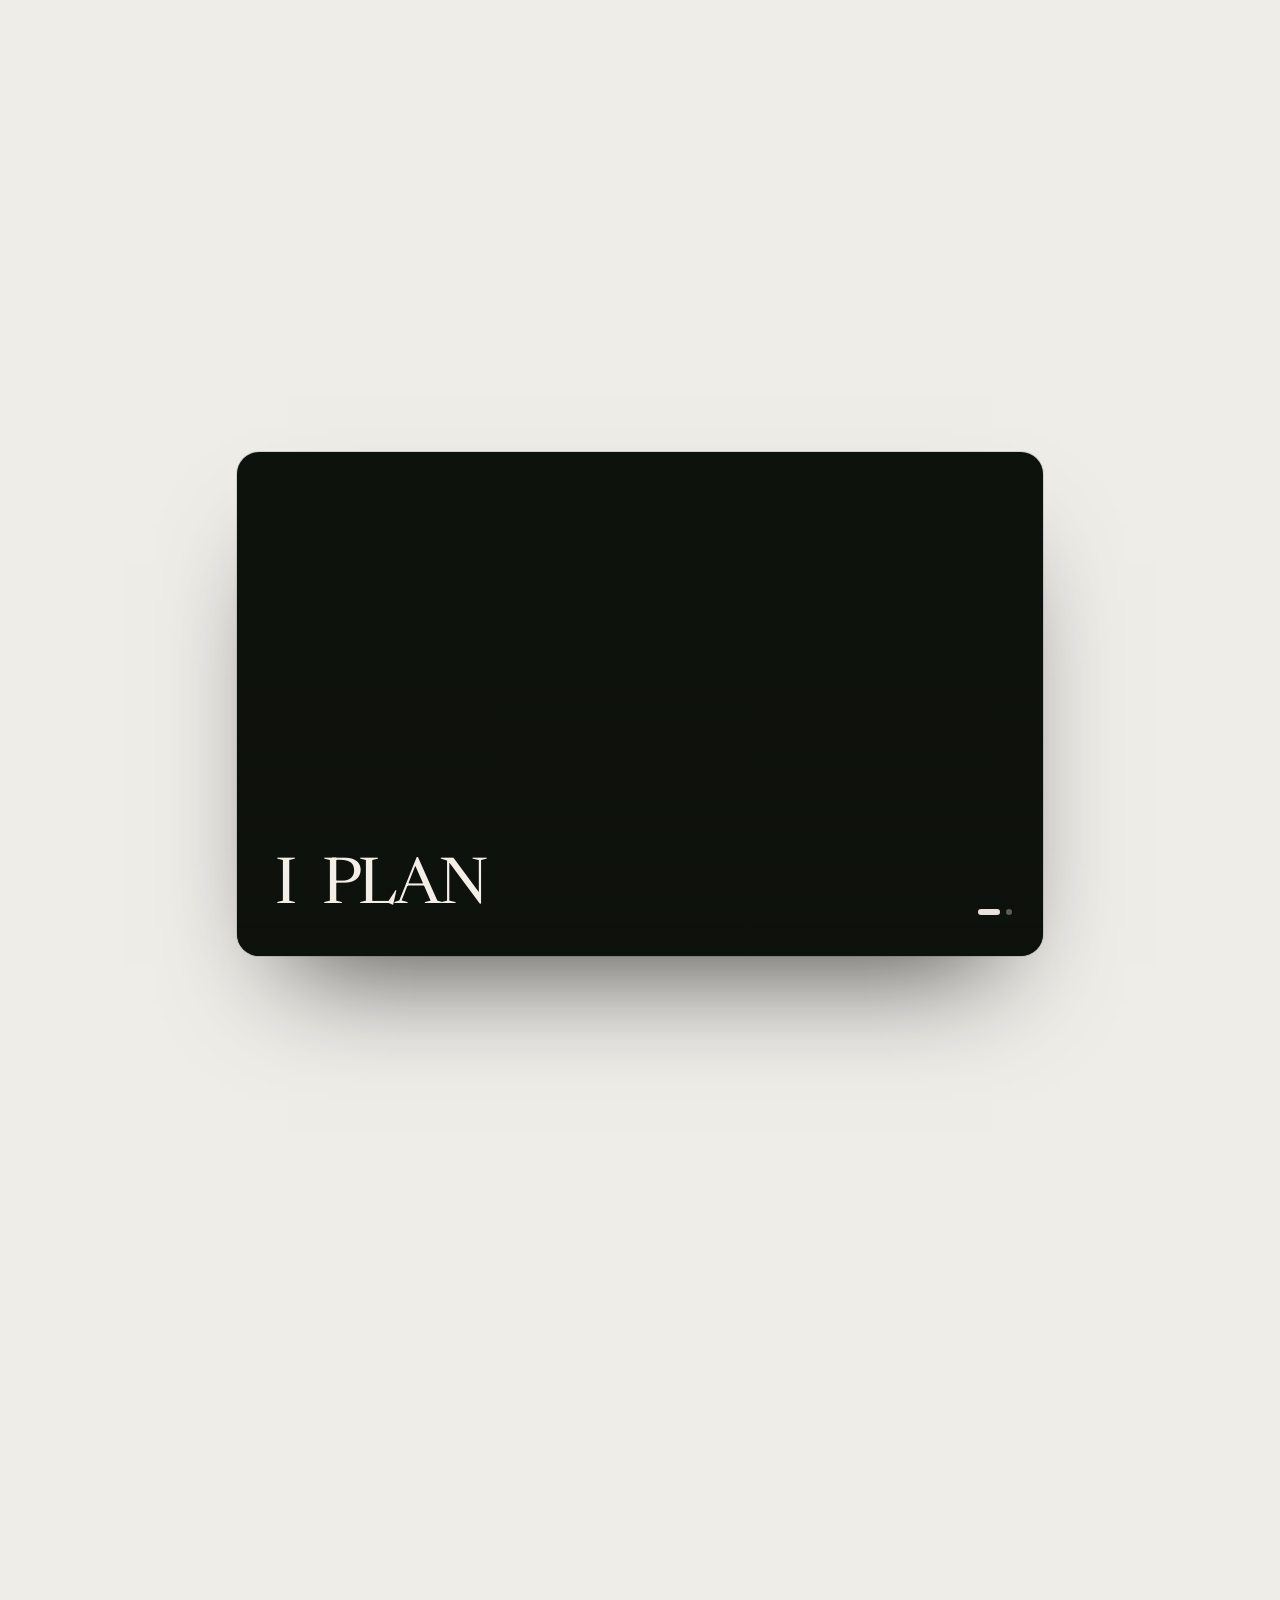
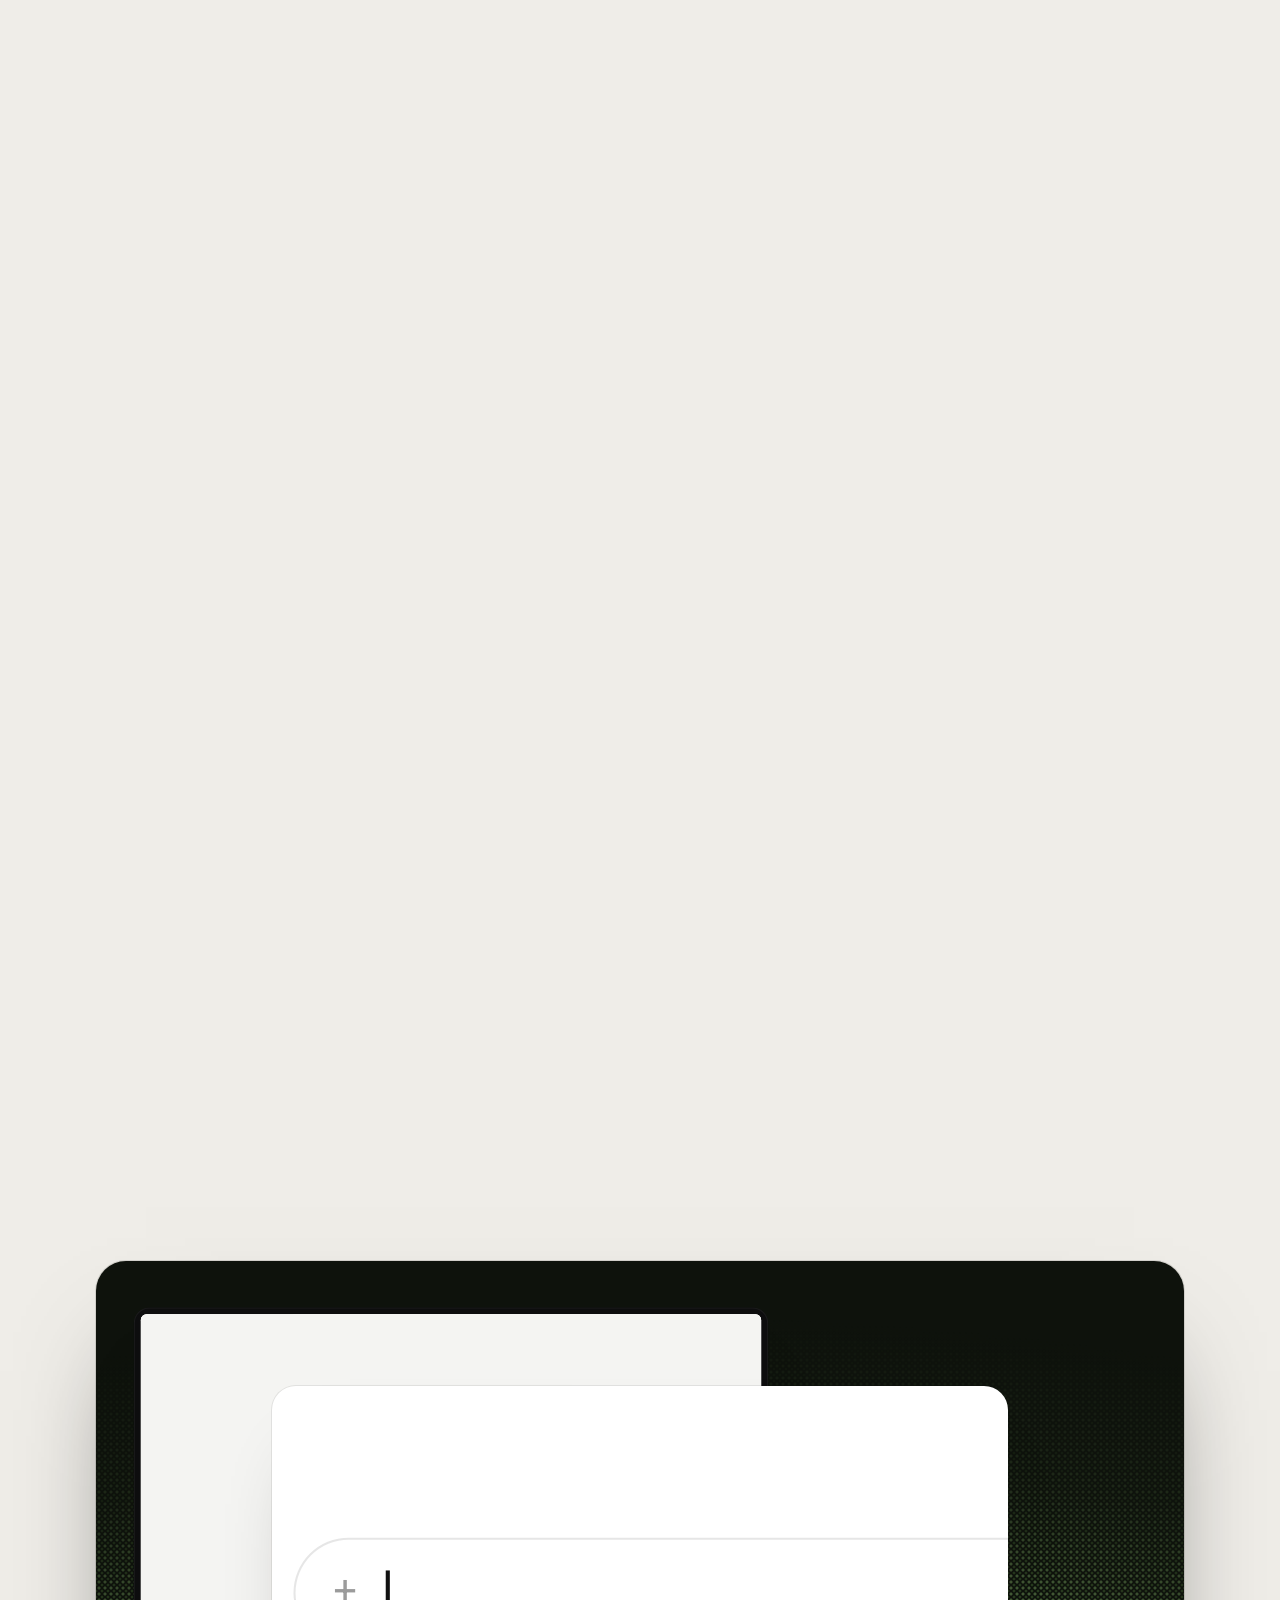
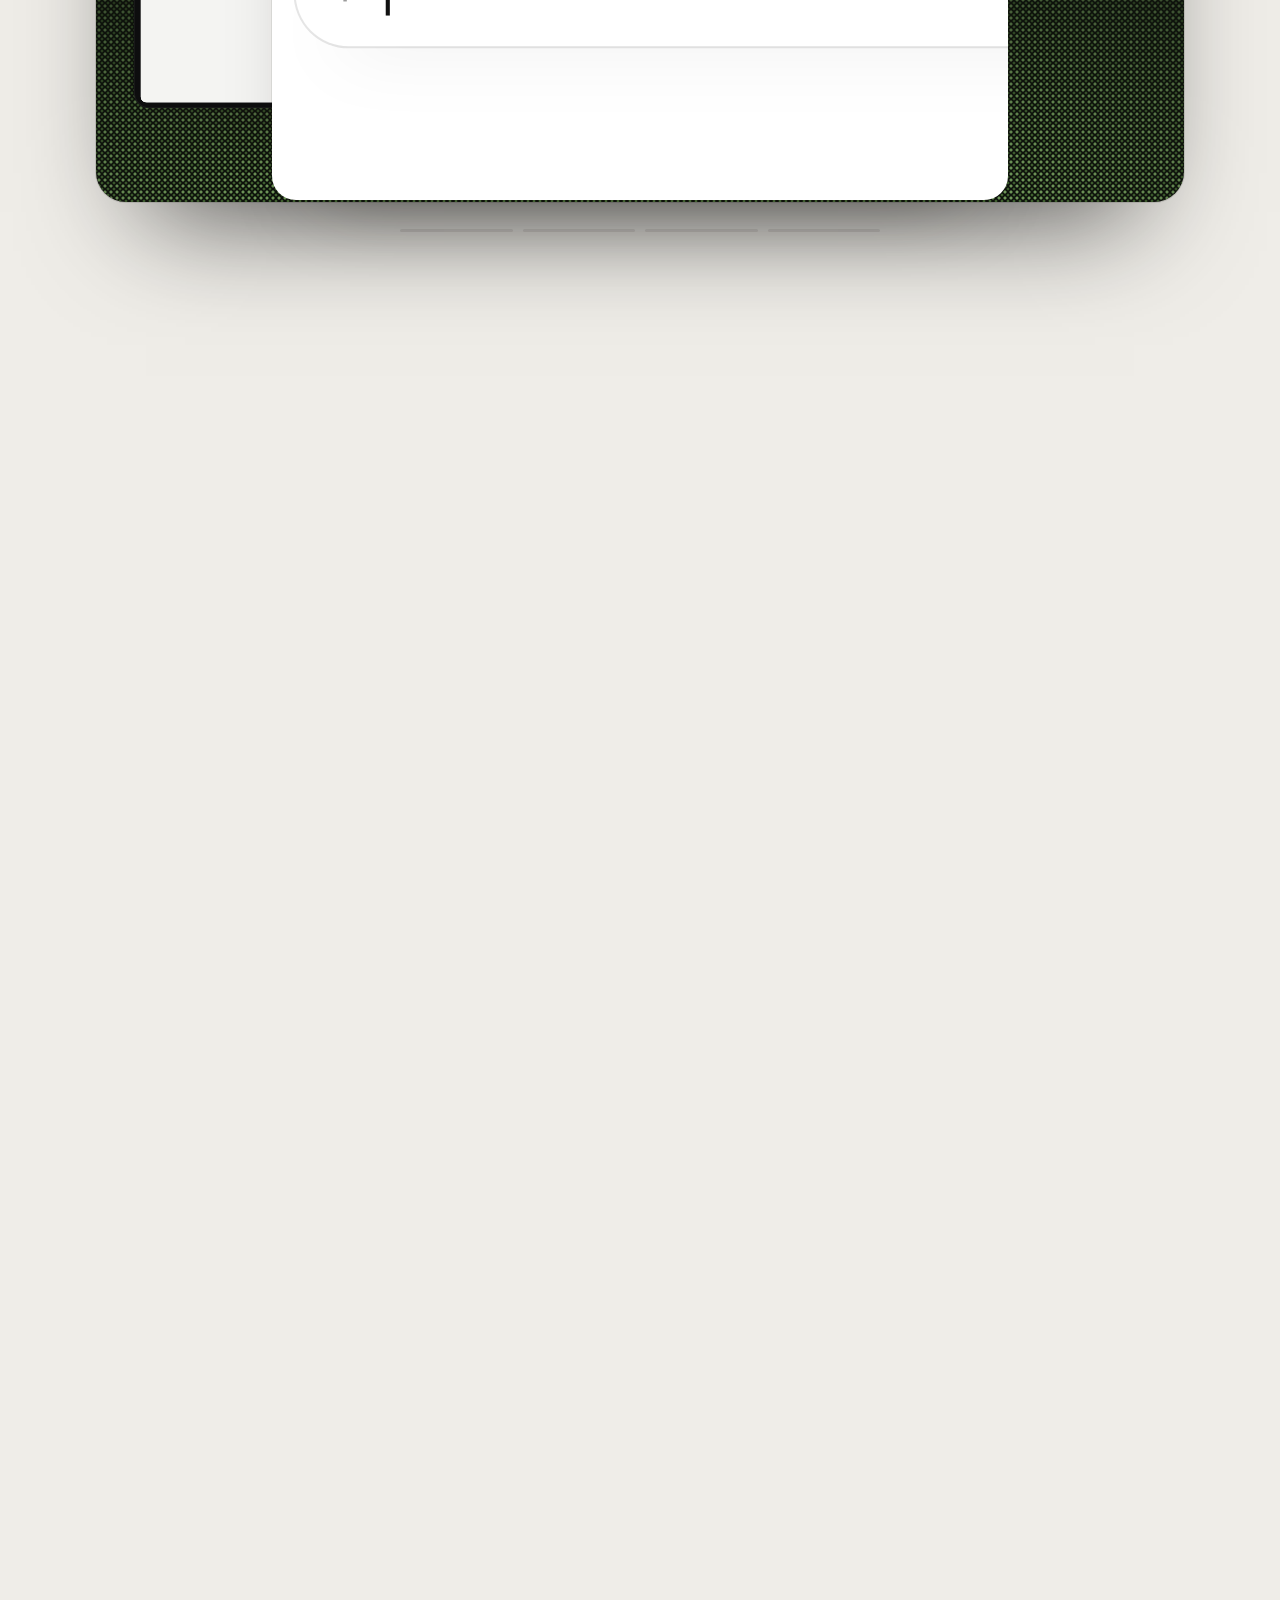
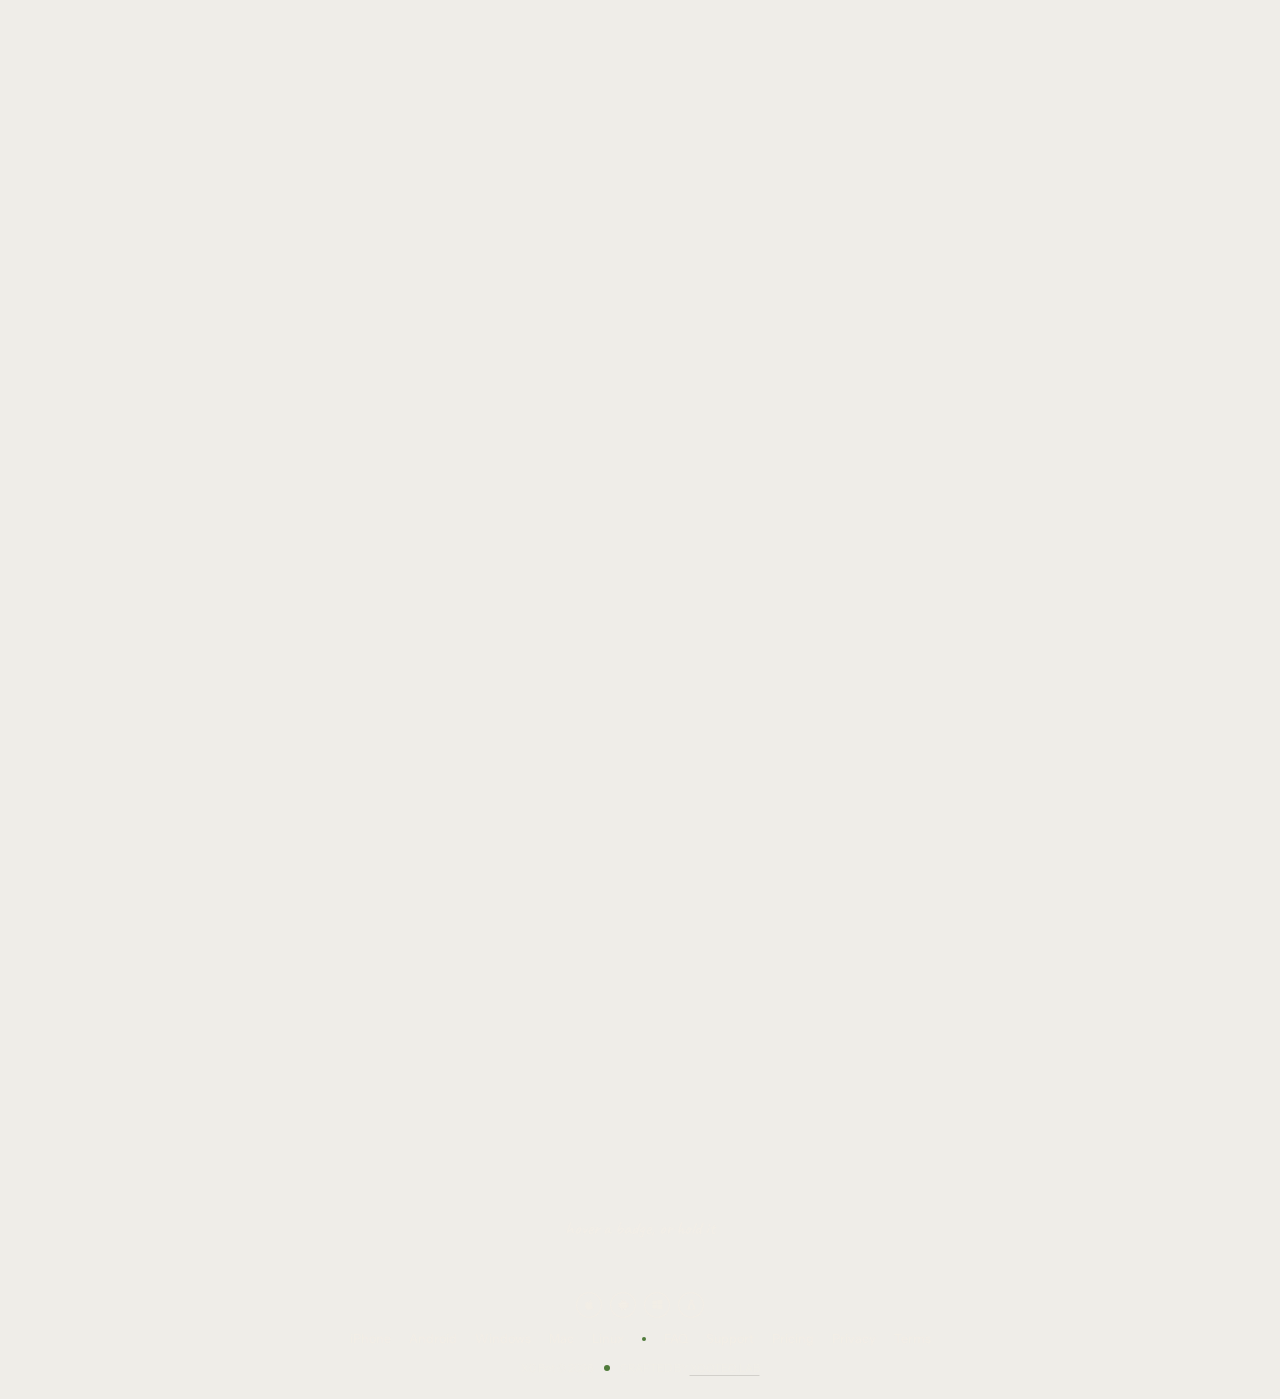
==== commit 17f19913: "Stage on the scroll, never an empty card; a fresh start every load; platforms in the foot - The stag" ====
--- a/index.html
+++ b/index.html
@@ -136,6 +136,8 @@
   </div>
 </section>
 
+<!-- the stage is held while a long stretch of scroll plays it (js/main.js THE STAGE ON THE SCROLL) -->
+<div class="stage-run" id="stageRun">
 <section id="stage" class="stage">
   <h2 class="sr">X0 Bot at work: tasks, dinner and a chat</h2>
   <div class="card" id="card" data-noglitch>
@@ -577,6 +579,7 @@
   </div>
   <p class="sr" id="filmsay" aria-live="polite"></p>
 </section>
+</div>
 
 <!-- THE WALL (#wall), the page's last view, with its foot in it, on the page's own paper: the bot in the middle and round it three dotted orbits, like a dial,
      with round badges travelling clockwise along them, all drawn in the site's dots and turning with the field. Over or
@@ -584,12 +587,6 @@
 <section id="wall" class="wall" aria-label="The founders' wall">
   <canvas class="wall-cv" aria-hidden="true"></canvas>
   <div class="wall-core">
-    <div class="wall-plats" aria-label="X0 Bot for every device">
-      <a href="/download" data-place="wall" class="wp" aria-label="iPhone and Mac"><svg viewBox="0 0 24 24"><path d="M16.2 12.7c0-2.3 1.9-3.4 2-3.5-1.1-1.6-2.8-1.8-3.4-1.8-1.4-.1-2.8.9-3.5.9-.7 0-1.8-.8-3-.8-1.5 0-3 .9-3.8 2.3-1.6 2.8-.4 7 1.2 9.3.8 1.1 1.7 2.4 2.9 2.3 1.2 0 1.6-.7 3-.7s1.8.7 3 .7c1.3 0 2.1-1.1 2.8-2.3.9-1.3 1.3-2.6 1.3-2.7-.1 0-2.5-.9-2.5-3.7zM14 5.9c.6-.8 1.1-1.8 1-2.9-.9 0-2 .6-2.7 1.4-.6.7-1.1 1.8-1 2.8 1 .1 2-.5 2.7-1.3z" fill="currentColor"/></svg></a>
-      <a href="https://play.google.com/store/apps/details?id=com.tulmi.app" data-place="wall" class="wp" aria-label="Android"><svg viewBox="0 0 24 24"><path d="M6 10.5h12V18a1 1 0 0 1-1 1h-1v2.2a1.2 1.2 0 0 1-2.4 0V19h-3.2v2.2a1.2 1.2 0 0 1-2.4 0V19H7a1 1 0 0 1-1-1zM3.2 10.5a1.2 1.2 0 0 1 2.4 0v5a1.2 1.2 0 0 1-2.4 0zm15.2 0a1.2 1.2 0 0 1 2.4 0v5a1.2 1.2 0 0 1-2.4 0zM6.1 9.6a6 6 0 0 1 11.8 0zm3.3-2.1a.7.7 0 1 0 0-1.4.7.7 0 0 0 0 1.4zm5.2 0a.7.7 0 1 0 0-1.4.7.7 0 0 0 0 1.4zM7.6 3.2l1.3 2.1M16.4 3.2l-1.3 2.1" fill="currentColor" stroke="currentColor" stroke-width=".9" stroke-linecap="round"/></svg></a>
-      <a href="https://apps.microsoft.com/detail/9n3gx0xhq7mx" data-place="wall" class="wp" aria-label="Windows"><svg viewBox="0 0 24 24"><path d="M3 5.3l7.5-1v7.2H3zm8.5-1.2L21 2.8v8.7h-9.5zM3 12.5h7.5v7.2l-7.5-1zm8.5 0H21v8.7l-9.5-1.3z" fill="currentColor"/></svg></a>
-      <a href="https://api.x0bot.com/downloads/Tailzu.AppImage" data-place="wall" class="wp" aria-label="Linux"><svg viewBox="0 0 24 24"><path d="M12 2.5c-2.3 0-3.6 1.9-3.6 4.4 0 1.5.4 2.5-.7 4.3-1.2 1.9-2.7 3.9-2.7 6.3 0 .7.2 1.3.5 1.8l-1.3.9c-.5.4-.2 1.3.5 1.3h3.4c.6 0 1-.3 1.3-.7.8.3 1.7.4 2.6.4s1.8-.1 2.6-.4c.3.4.7.7 1.3.7h3.4c.7 0 1-.9.5-1.3l-1.3-.9c.3-.5.5-1.1.5-1.8 0-2.4-1.5-4.4-2.7-6.3-1.1-1.8-.7-2.8-.7-4.3 0-2.5-1.3-4.4-3.6-4.4zm-1.4 3.6a.8.8 0 1 1 0 1.6.8.8 0 0 1 0-1.6zm2.8 0a.8.8 0 1 1 0 1.6.8.8 0 0 1 0-1.6zM12 8.6l1.3.9-1.3.8-1.3-.8zm0 4c1.8 0 3 1.7 3 4s-1.2 3.5-3 3.5-3-1.2-3-3.5 1.2-4 3-4z" fill="currentColor" fill-rule="evenodd"/></svg></a>
-    </div>
   </div>
   <p class="wall-note" aria-live="polite"><span class="wn-t"></span><span class="wn-by">the founders</span><svg class="wn-arrow" viewBox="0 0 120 60" aria-hidden="true"><path d="M4 8 C 30 6, 70 14, 104 46"/><path d="M104 46 L 88 44 M104 46 L 100 31"/></svg></p>
   <p class="wall-hint">hover a badge, or hold it</p>
@@ -597,6 +594,12 @@
   <footer class="sf">
     <canvas class="sf-glyph" data-glyph="X" aria-hidden="true"></canvas>
     <div class="sf-mid">
+      <div class="wall-plats" aria-label="X0 Bot for every device">
+      <a href="/download" data-place="wall" class="wp" aria-label="iPhone and Mac"><svg viewBox="0 0 24 24"><path d="M16.2 12.7c0-2.3 1.9-3.4 2-3.5-1.1-1.6-2.8-1.8-3.4-1.8-1.4-.1-2.8.9-3.5.9-.7 0-1.8-.8-3-.8-1.5 0-3 .9-3.8 2.3-1.6 2.8-.4 7 1.2 9.3.8 1.1 1.7 2.4 2.9 2.3 1.2 0 1.6-.7 3-.7s1.8.7 3 .7c1.3 0 2.1-1.1 2.8-2.3.9-1.3 1.3-2.6 1.3-2.7-.1 0-2.5-.9-2.5-3.7zM14 5.9c.6-.8 1.1-1.8 1-2.9-.9 0-2 .6-2.7 1.4-.6.7-1.1 1.8-1 2.8 1 .1 2-.5 2.7-1.3z" fill="currentColor"/></svg></a>
+      <a href="https://play.google.com/store/apps/details?id=com.tulmi.app" data-place="wall" class="wp" aria-label="Android"><svg viewBox="0 0 24 24"><path d="M6 10.5h12V18a1 1 0 0 1-1 1h-1v2.2a1.2 1.2 0 0 1-2.4 0V19h-3.2v2.2a1.2 1.2 0 0 1-2.4 0V19H7a1 1 0 0 1-1-1zM3.2 10.5a1.2 1.2 0 0 1 2.4 0v5a1.2 1.2 0 0 1-2.4 0zm15.2 0a1.2 1.2 0 0 1 2.4 0v5a1.2 1.2 0 0 1-2.4 0zM6.1 9.6a6 6 0 0 1 11.8 0zm3.3-2.1a.7.7 0 1 0 0-1.4.7.7 0 0 0 0 1.4zm5.2 0a.7.7 0 1 0 0-1.4.7.7 0 0 0 0 1.4zM7.6 3.2l1.3 2.1M16.4 3.2l-1.3 2.1" fill="currentColor" stroke="currentColor" stroke-width=".9" stroke-linecap="round"/></svg></a>
+      <a href="https://apps.microsoft.com/detail/9n3gx0xhq7mx" data-place="wall" class="wp" aria-label="Windows"><svg viewBox="0 0 24 24"><path d="M3 5.3l7.5-1v7.2H3zm8.5-1.2L21 2.8v8.7h-9.5zM3 12.5h7.5v7.2l-7.5-1zm8.5 0H21v8.7l-9.5-1.3z" fill="currentColor"/></svg></a>
+      <a href="https://api.x0bot.com/downloads/Tailzu.AppImage" data-place="wall" class="wp" aria-label="Linux"><svg viewBox="0 0 24 24"><path d="M12 2.5c-2.3 0-3.6 1.9-3.6 4.4 0 1.5.4 2.5-.7 4.3-1.2 1.9-2.7 3.9-2.7 6.3 0 .7.2 1.3.5 1.8l-1.3.9c-.5.4-.2 1.3.5 1.3h3.4c.6 0 1-.3 1.3-.7.8.3 1.7.4 2.6.4s1.8-.1 2.6-.4c.3.4.7.7 1.3.7h3.4c.7 0 1-.9.5-1.3l-1.3-.9c.3-.5.5-1.1.5-1.8 0-2.4-1.5-4.4-2.7-6.3-1.1-1.8-.7-2.8-.7-4.3 0-2.5-1.3-4.4-3.6-4.4zm-1.4 3.6a.8.8 0 1 1 0 1.6.8.8 0 0 1 0-1.6zm2.8 0a.8.8 0 1 1 0 1.6.8.8 0 0 1 0-1.6zM12 8.6l1.3.9-1.3.8-1.3-.8zm0 4c1.8 0 3 1.7 3 4s-1.2 3.5-3 3.5-3-1.2-3-3.5 1.2-4 3-4z" fill="currentColor" fill-rule="evenodd"/></svg></a>
+      </div>
       <nav class="sf-links" aria-label="Footer"><a href="https://apps.apple.com/app/id6784811357" data-place="footer">iPhone</a><a href="https://play.google.com/store/apps/details?id=com.tulmi.app" data-place="footer">Android</a><a href="https://apps.microsoft.com/detail/9n3gx0xhq7mx" data-place="footer">Windows</a><a href="https://api.x0bot.com/downloads/Tailzu.dmg" data-place="footer">Mac</a><a href="https://api.x0bot.com/downloads/Tailzu.AppImage" data-place="footer">Linux</a><i aria-hidden="true"></i><a href="#faq" data-sheet="faq">FAQ</a><a href="/support" data-sheet="/support">Support</a><a href="/pricing" data-sheet="/pricing">Pricing</a><a href="/privacy" data-sheet="/privacy">Privacy</a><a href="/terms" data-sheet="/terms">Terms</a></nav>
       <p class="sf-small">X0 Bot &copy; 2026<i class="sf-dot" aria-hidden="true"></i>CRAFTED BY <a href="https://xooteq.com">XOOTEQ LAB</a></p>
     </div>
--- a/css/site.css
+++ b/css/site.css
@@ -895,9 +895,8 @@
    the field like the rest of the page's (tone.js).
    ===================================================================== */
 /* the pull (js/hero.js THE PULL): the opening is held while a stretch of scroll pulls X0 up over the horizon; once it is
-   up it stays up for the visit, and the stretch is gone on a reload (html.x0-up) */
+   up it stays up until the page is loaded again */
 .hero { --pull: 90svh; position: relative; width: 100vw; margin-inline: calc(50% - 50vw); height: calc(100svh + var(--pull)); overflow: clip; }
-html.x0-up .hero { --pull: 0px; }
 @media (prefers-reduced-motion: reduce) { .hero { --pull: 0px !important; } }
 .hero-pin { position: sticky; top: 0; box-sizing: border-box; height: 100svh; overflow: hidden;
   display: flex; flex-direction: column; align-items: center; text-align: center; padding: clamp(108px, 17svh, 180px) 20px 0; }
@@ -935,7 +934,7 @@
 .duo-slide::after { content: ""; position: absolute; inset: 0; pointer-events: none;
   background: linear-gradient(180deg, rgba(14, 18, 12, 0) 45%, rgba(14, 18, 12, .82) 100%); }
 .duo-h { position: absolute; left: clamp(22px, 3vw, 48px); bottom: clamp(18px, 3vw, 44px); z-index: 2; margin: 0;
-  font: 400 clamp(40px, 5vw, 84px)/.9 var(--serif); letter-spacing: -.035em; text-transform: uppercase; color: #F3EEE6; will-change: transform; }
+  font: 400 clamp(40px, 5vw, 84px)/.9 var(--serif); letter-spacing: -.035em; word-spacing: .22em; text-transform: uppercase; color: #F3EEE6; will-change: transform; }
 /* the turn: the first film sinks back and fades as the second comes up through it; the lines slide past each other */
 .duo-slide:nth-child(1) { opacity: calc(1 - var(--t)); transform: scale(calc(1 + var(--t) * .06)); }
 .duo-slide:nth-child(1) .duo-h { transform: translateY(calc(var(--t) * -56px)); opacity: max(0, calc(1 - var(--t) * 2.2)); }
@@ -960,6 +959,10 @@
 
 /* the room between the views: each view stands on its own, with the page's paper between them */
 main { --vgap: clamp(96px, 16svh, 200px); }
+/* the stage on the scroll (js/main.js THE STAGE ON THE SCROLL): held over a long stretch, which plays it forward and back */
+.stage-run { --run: 720svh; position: relative; height: calc(100svh + var(--run)); }
+.stage-run > .stage { position: sticky; top: 0; height: 100svh; min-height: 0; }
+@media (prefers-reduced-motion: reduce) { .stage-run { --run: 0px; } }
 .duo { margin-block: var(--vgap); }
 .wall { margin-top: var(--vgap); }
 
@@ -1015,6 +1018,12 @@
 .sf-glyph[data-glyph="X"] { left: 0; translate: -30% 34%; }
 .sf-glyph[data-glyph="0"] { right: 0; translate: 30% 34%; }
 .sf-mid { flex: 1; min-width: 0; display: flex; flex-direction: column; align-items: center; gap: 12px; padding-bottom: 0; text-align: center; }
+/* the platforms, small, in the foot over its links; ink on the paper, light on the dark (tone.js) */
+.sf .wall-plats { display: flex; gap: 8px; margin: 0; }
+.sf .wp { width: 26px; height: 26px; color: var(--ink-2); box-shadow: inset 0 0 0 1.2px currentColor; transition: color .45s ease, background-color .2s ease; }
+.sf .wp svg { width: 13px; height: 13px; opacity: 1; fill: currentColor; }
+.sf .wp:hover { color: #4F7A3A; background: rgba(79, 122, 58, .1); }
+.sf .wp.dk { color: rgba(243, 238, 230, .74); } .sf .wp.dk:hover { color: #9BCF7C; }
 .sf-links { display: flex; flex-wrap: wrap; justify-content: center; align-items: center; gap: 4px 18px; }
 .sf-links a { font: 500 12.5px/1.5 var(--sans); color: var(--ink-2); text-decoration: none; transition: color .45s ease; }
 .sf-links a:hover { color: #4F7A3A; text-decoration: underline; text-underline-offset: 4px; }
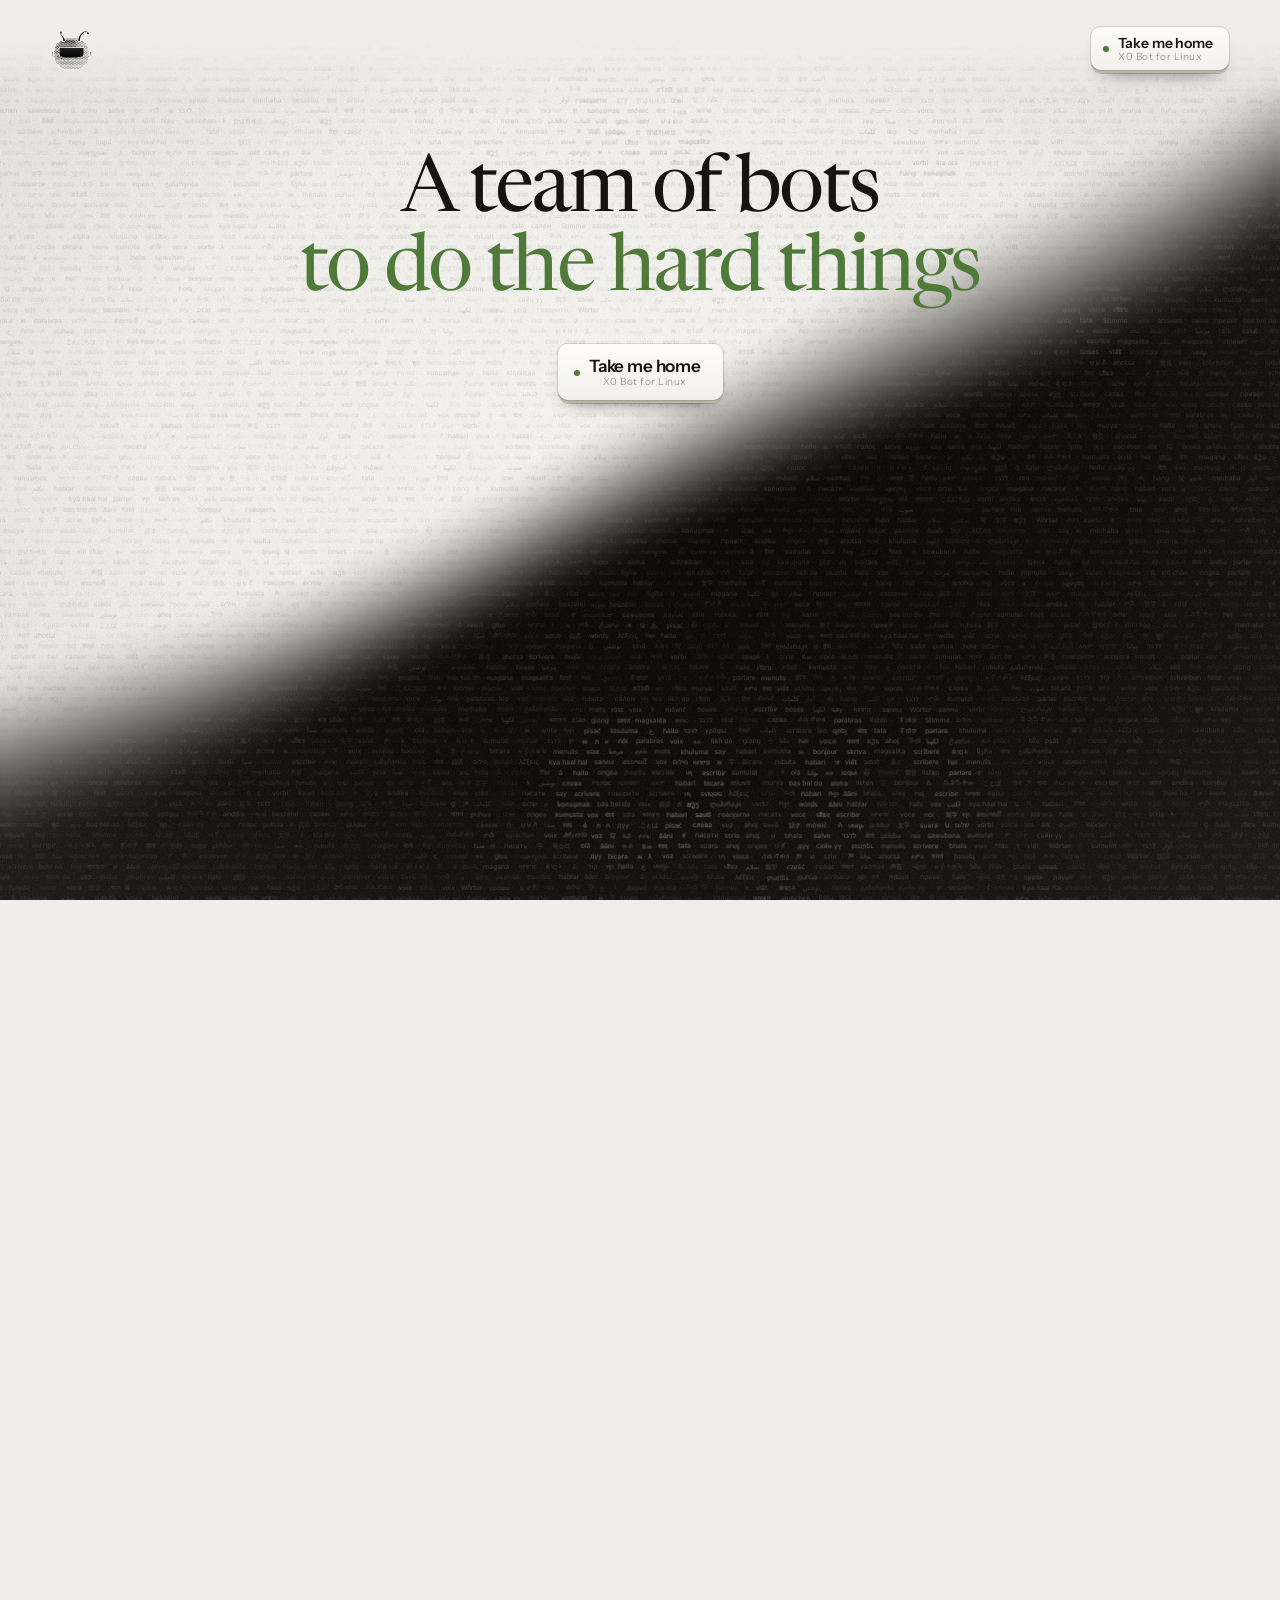
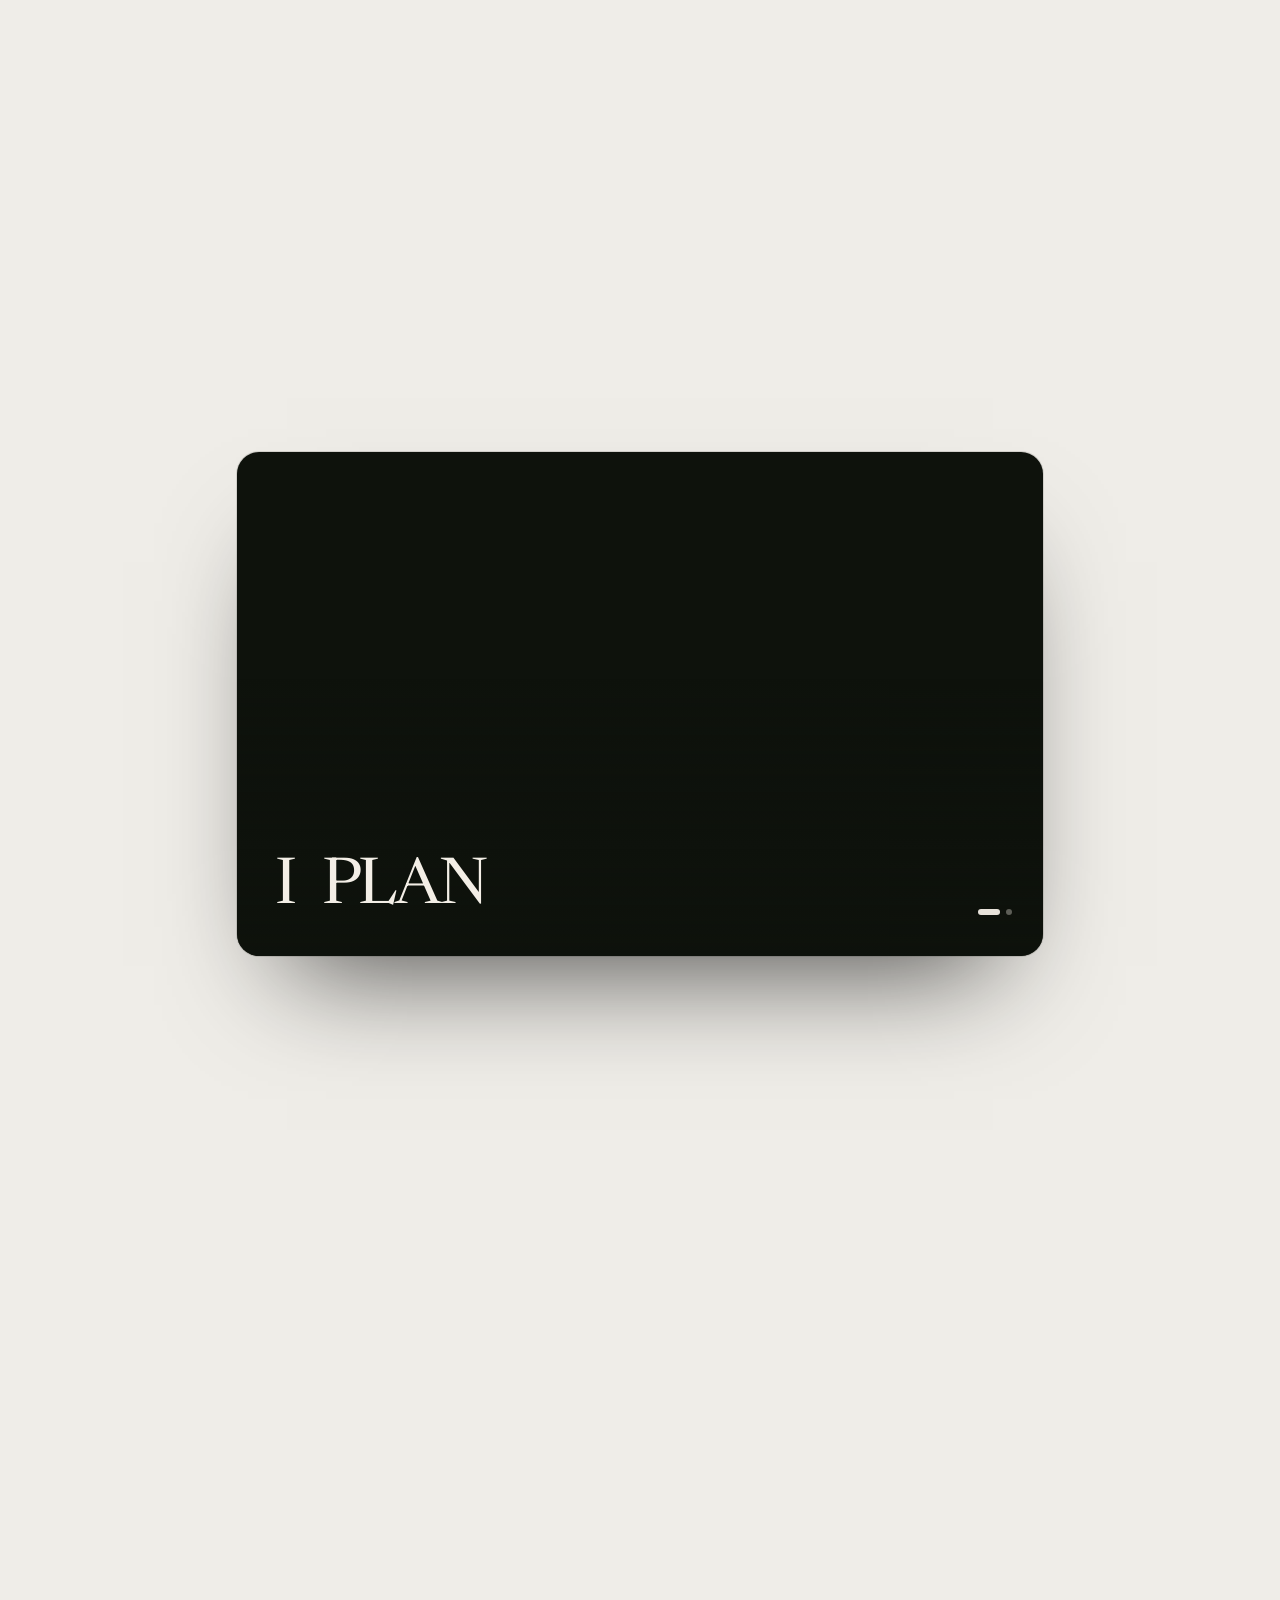
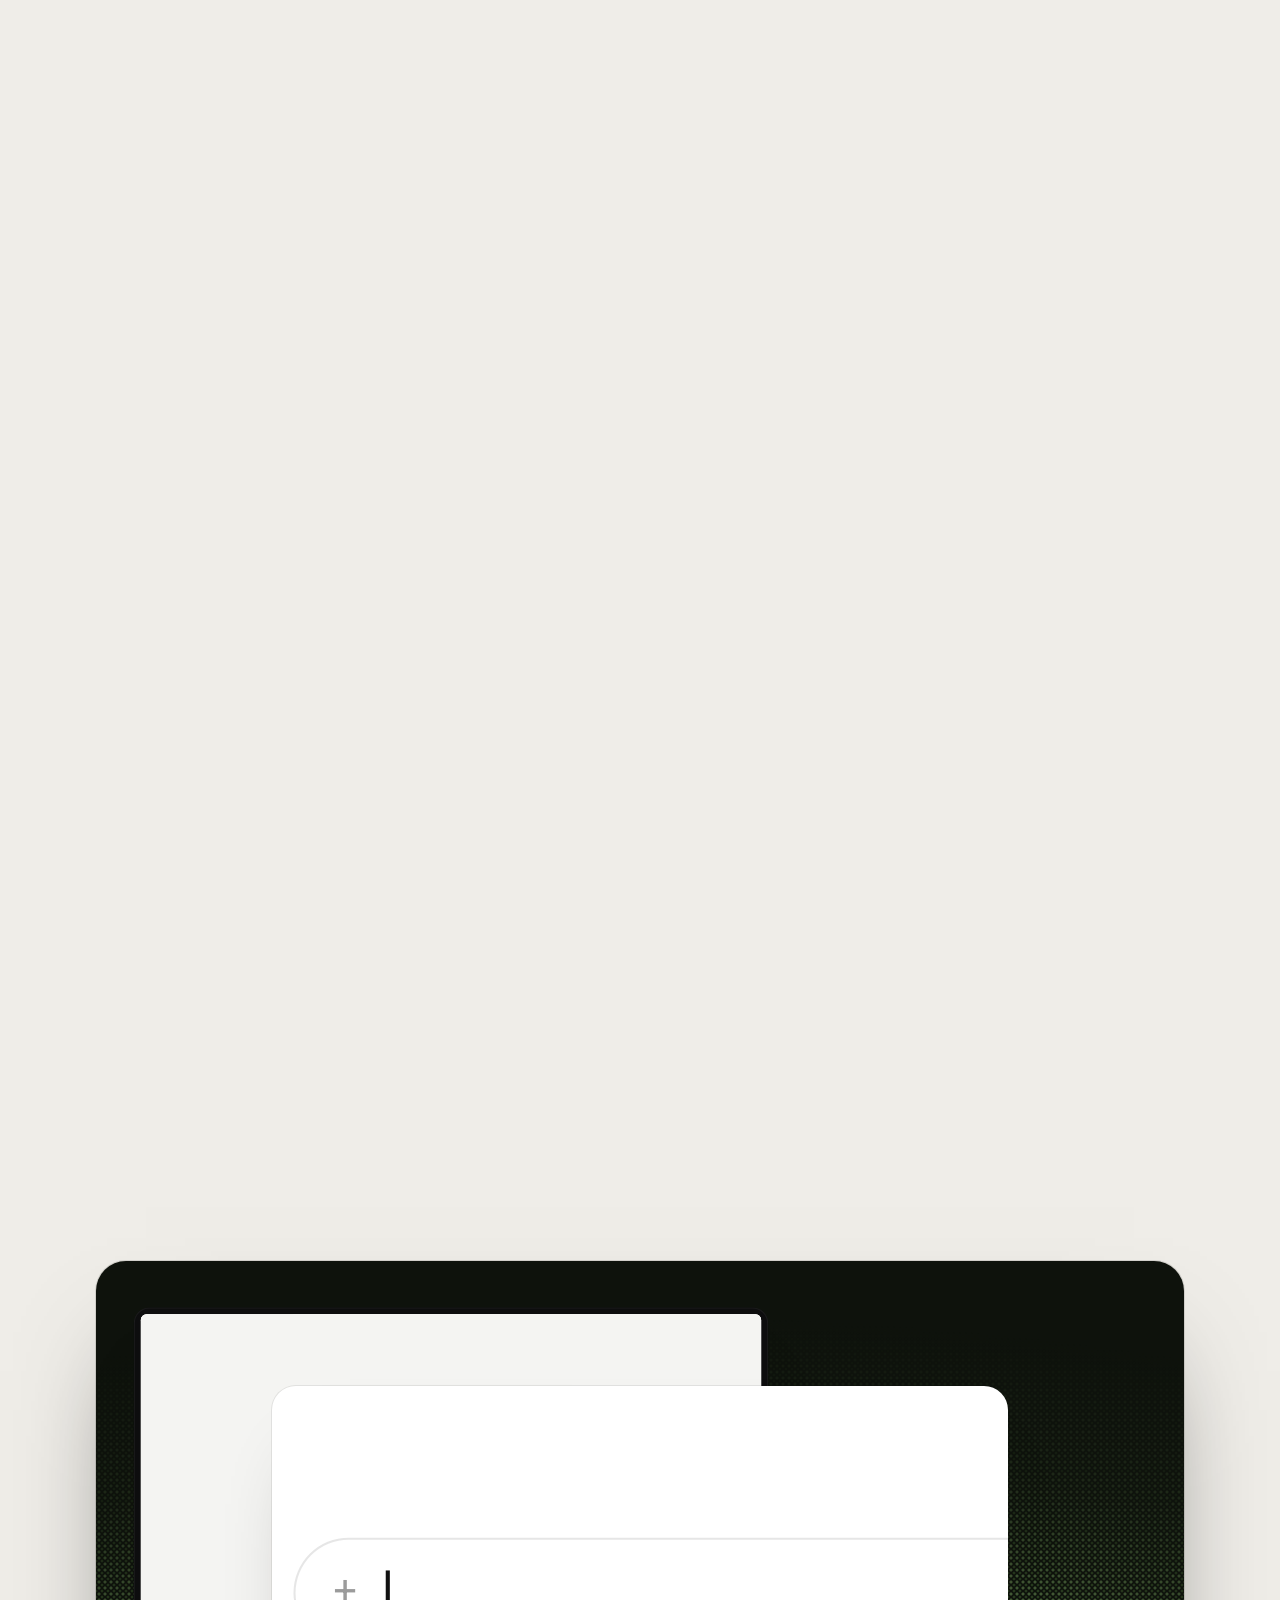
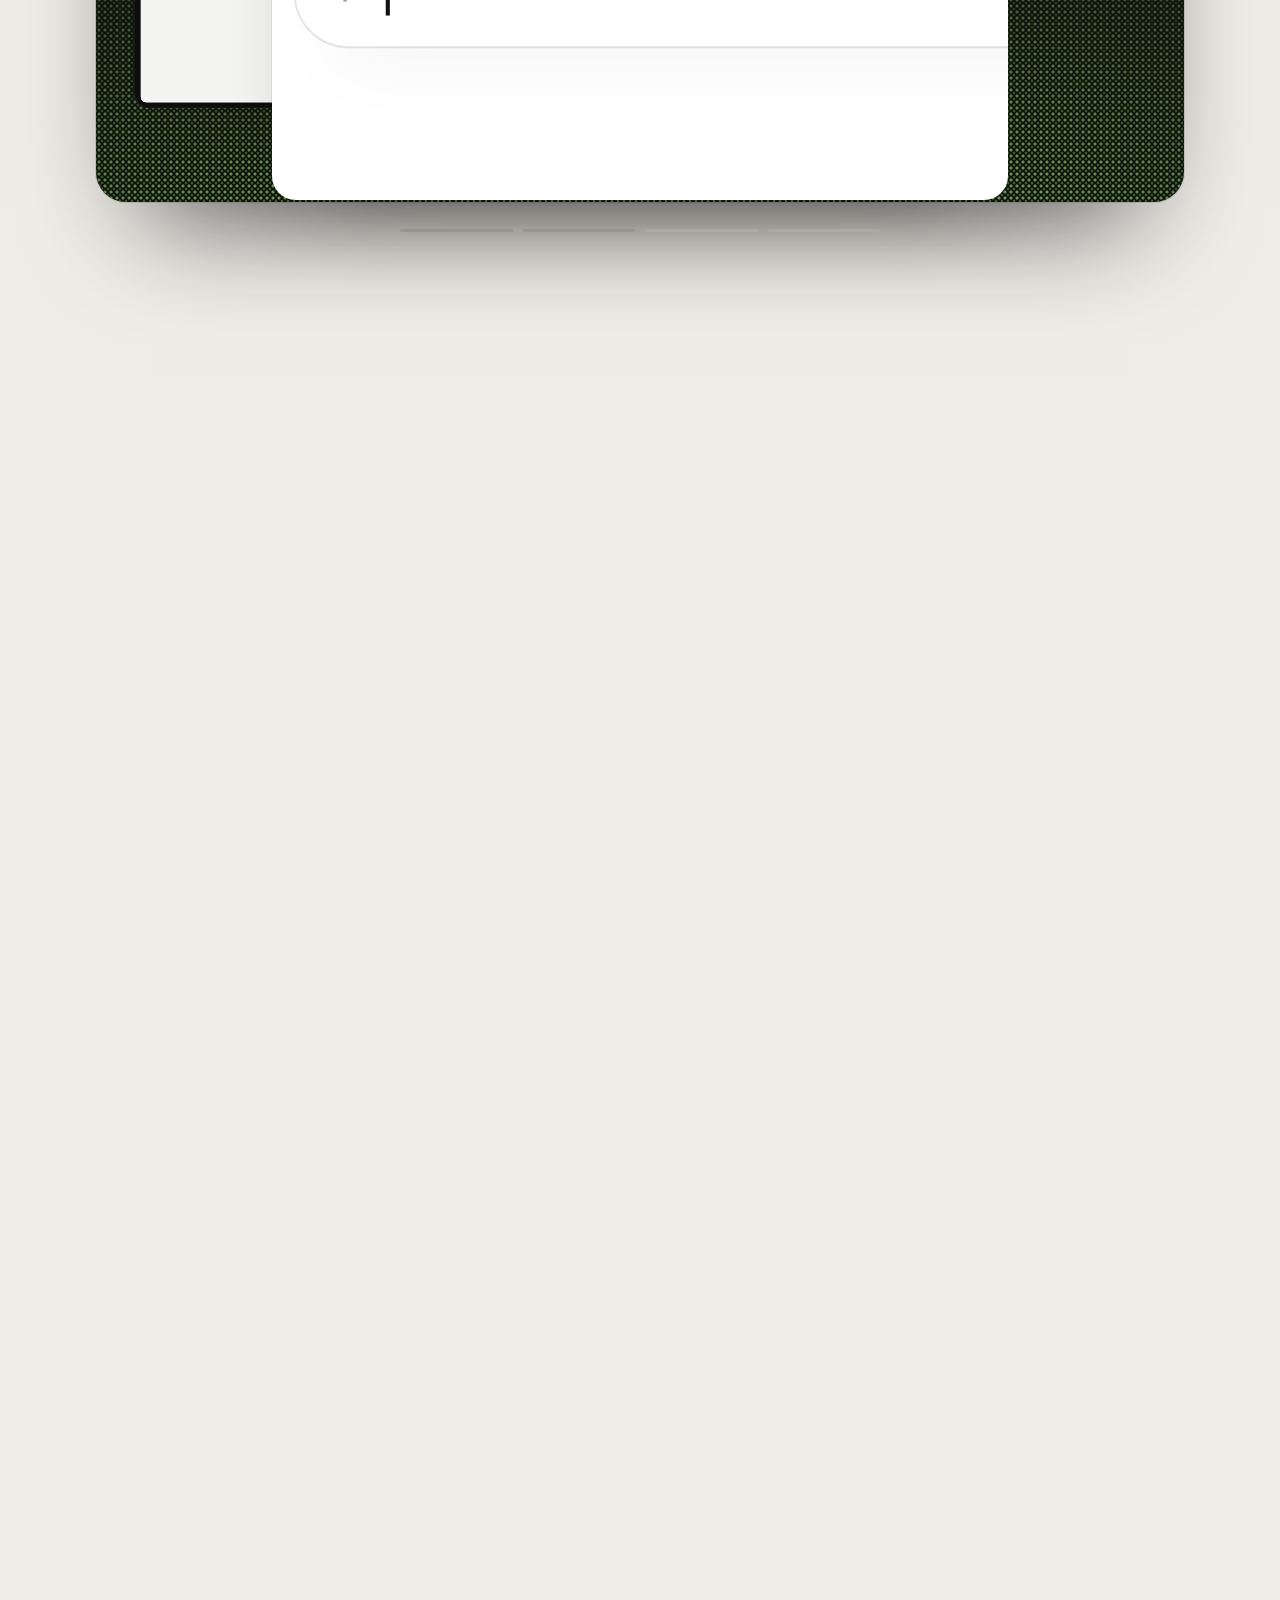
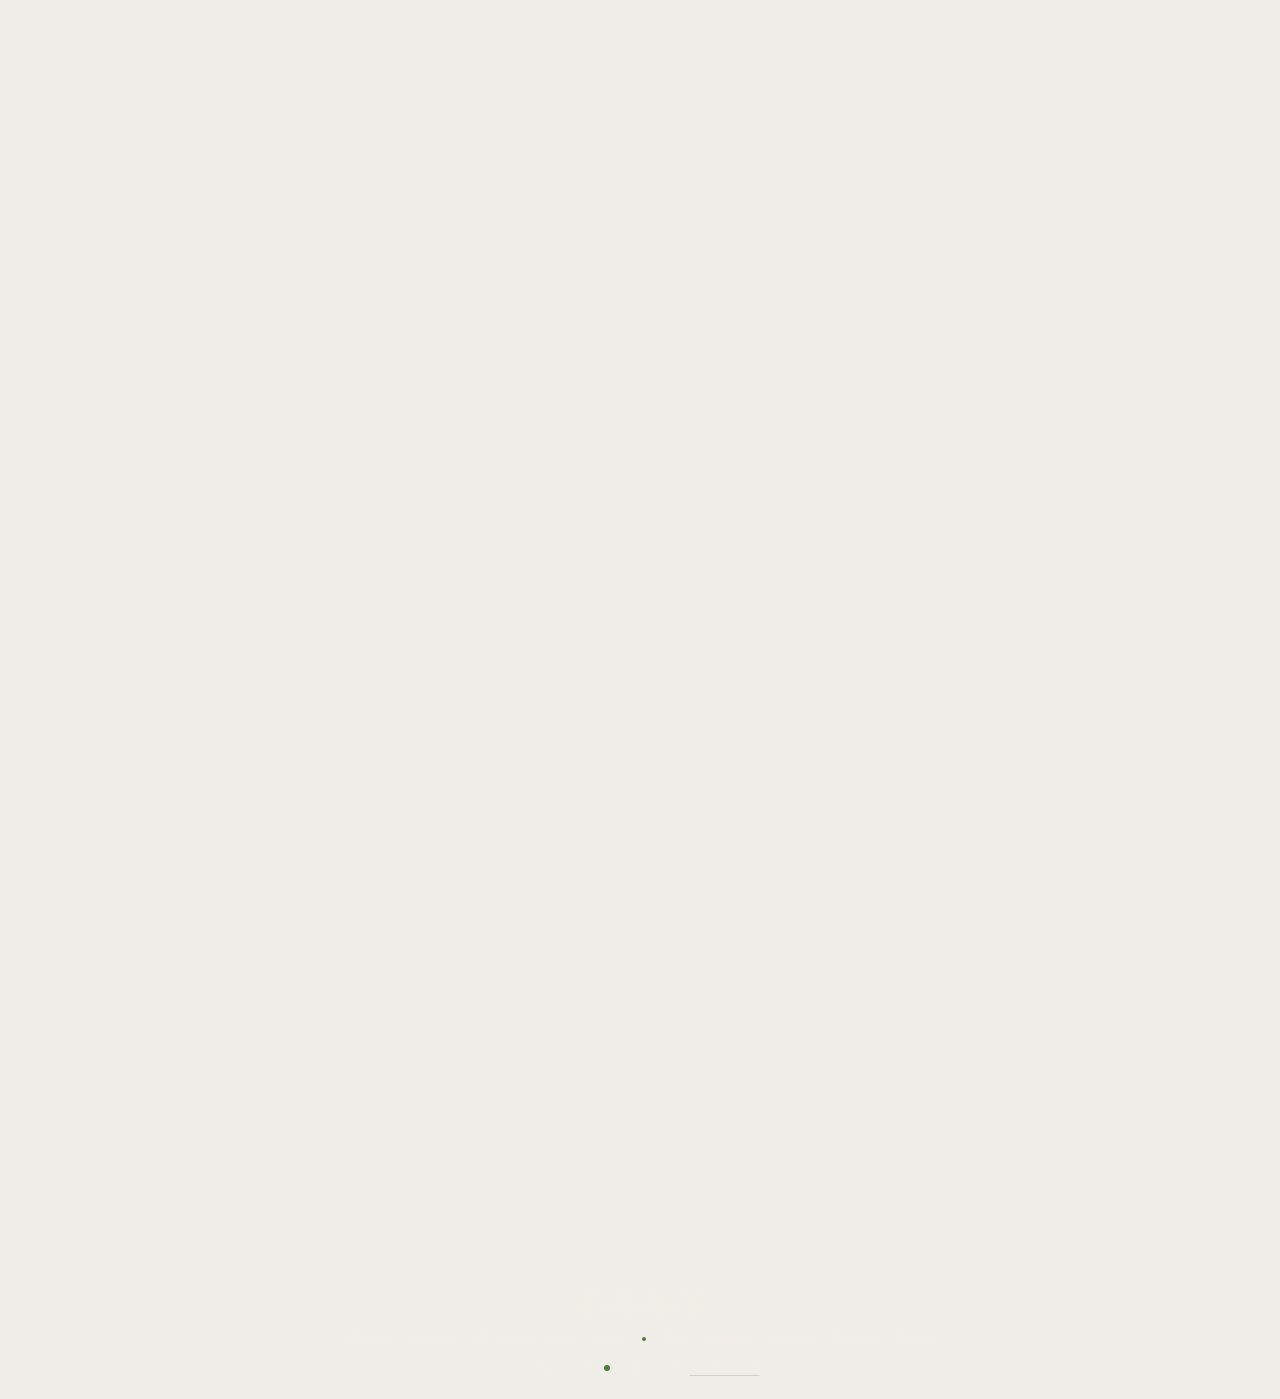
==== commit e0dd131b: "Wall: no hint under the orbits Co-Authored-By: Claude Opus 5.5 <noreply@anthropic.com> Claude-Sessio" ====
--- a/index.html
+++ b/index.html
@@ -589,7 +589,6 @@
   <div class="wall-core">
   </div>
   <p class="wall-note" aria-live="polite"><span class="wn-t"></span><span class="wn-by">the founders</span><svg class="wn-arrow" viewBox="0 0 120 60" aria-hidden="true"><path d="M4 8 C 30 6, 70 14, 104 46"/><path d="M104 46 L 88 44 M104 46 L 100 31"/></svg></p>
-  <p class="wall-hint">hover a badge, or hold it</p>
   <!-- the page's foot, in the same view: X in one corner and 0 in the other, in dots, the bot looking over the 0, and the links between them (js/wall.js) -->
   <footer class="sf">
     <canvas class="sf-glyph" data-glyph="X" aria-hidden="true"></canvas>
--- a/css/site.css
+++ b/css/site.css
@@ -1004,14 +1004,11 @@
 .wn-arrow path { stroke-dasharray: 160; stroke-dashoffset: 160; }
 .wall-note.on .wn-arrow path { stroke-dashoffset: 0; transition: stroke-dashoffset .55s cubic-bezier(.5, .1, .4, 1) .1s; }
 .wall-note.on .wn-arrow path + path { transition-delay: .55s; transition-duration: .25s; }
-.wall-hint { position: absolute; left: 50%; bottom: 26px; translate: -50% 0; margin: 0; font: 700 18px/1 "Caveat", "Segoe Print", cursive; color: var(--muted); }
-.wall-hint .tw { --on-dark: rgba(243, 238, 230, .6); }
 /* the foot, in the wall's own view: the name in dots across the bottom and a small line under it; the orbits and the
    middle take the space above it (--foot) */
 .wall { --foot: clamp(96px, 11vw, 150px); }
 .wall-cv { height: calc(100% - var(--foot)); }   /* a canvas's height is its own ratio unless it is set */
 .wall-core { translate: -50% 0; }   /* its top is set from the bot's size (js/wall.js) */
-.wall-hint { bottom: calc(var(--foot) + 4px); }
 .sf { position: absolute; left: 0; right: 0; bottom: 0; height: var(--foot); display: flex; align-items: flex-end; justify-content: center; gap: 16px; padding: 0 max(16px, 3vw) 8px; box-sizing: border-box; }
 /* the corners: X and 0, large, cut by the window's edges by about a third (the wall's overflow hides the rest) */
 .sf-glyph { position: absolute; bottom: 0; height: calc(var(--foot) * 1.55); aspect-ratio: .82; pointer-events: none; }
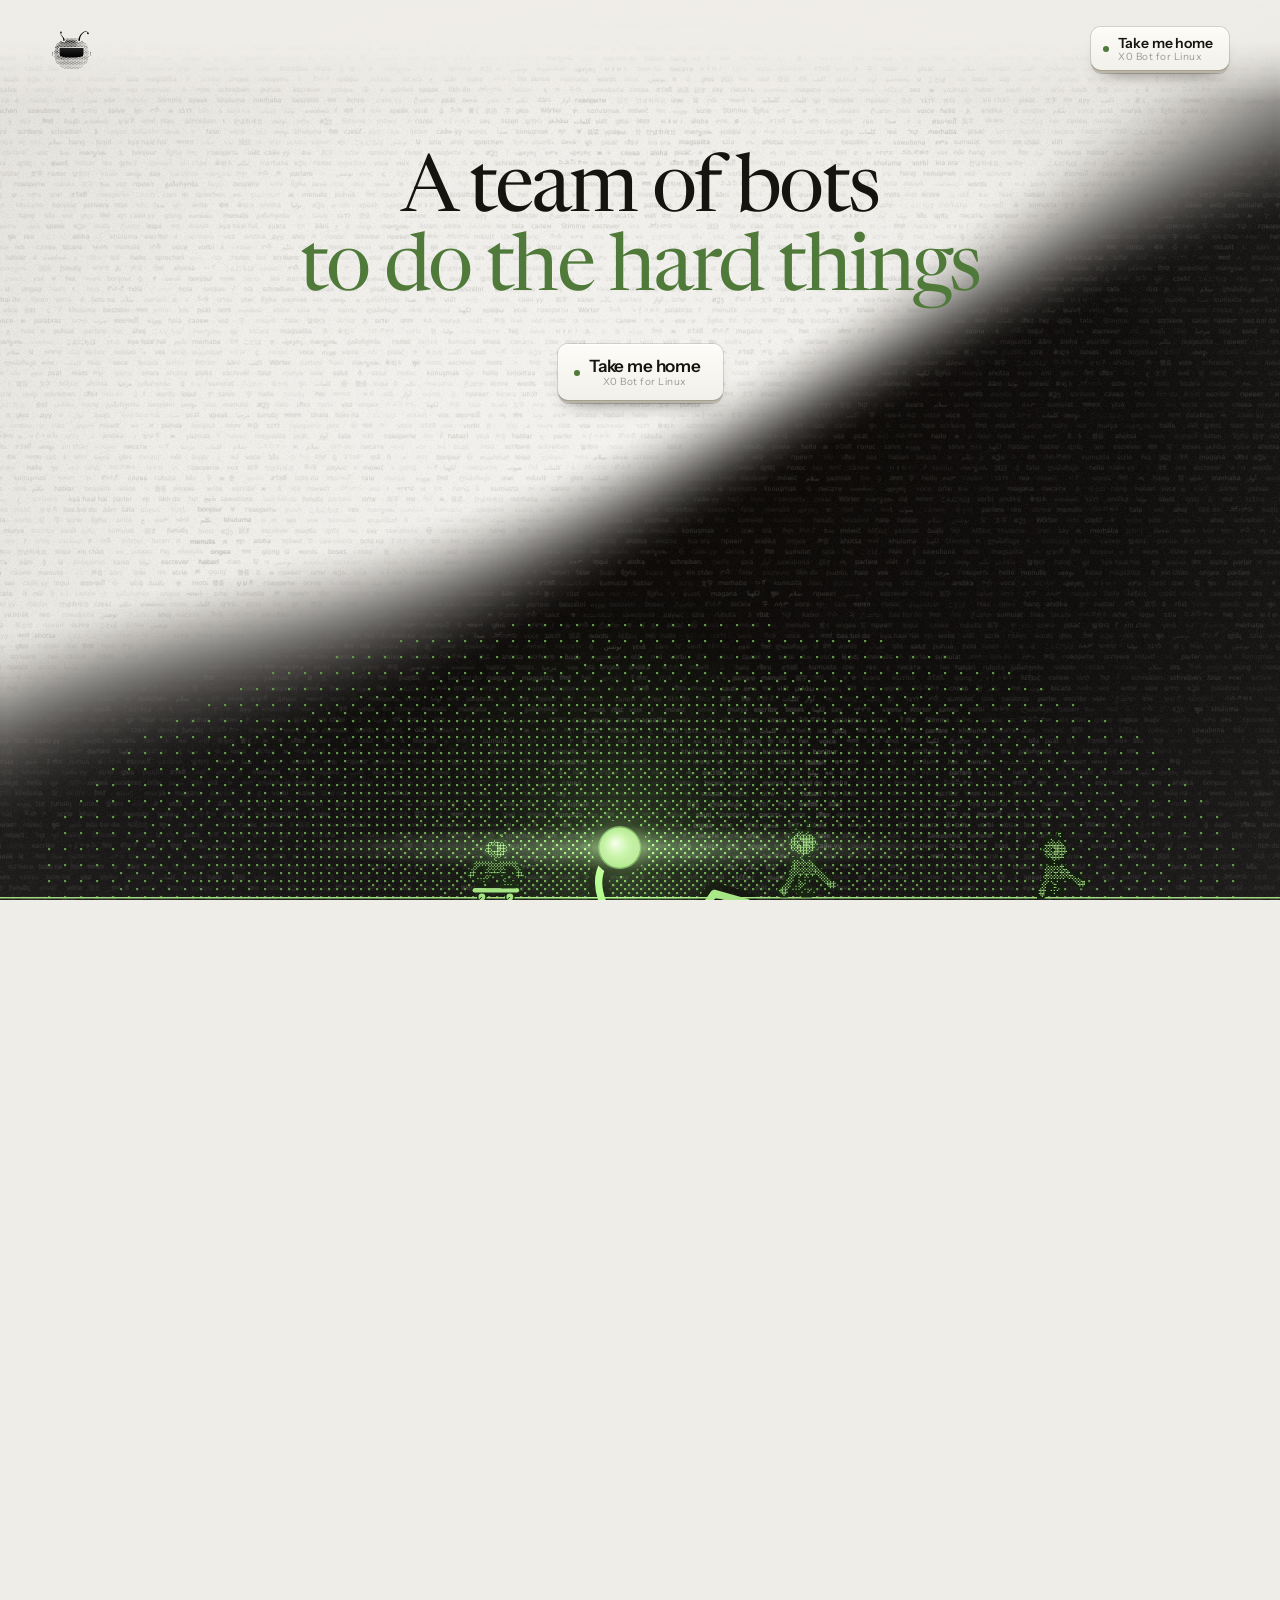
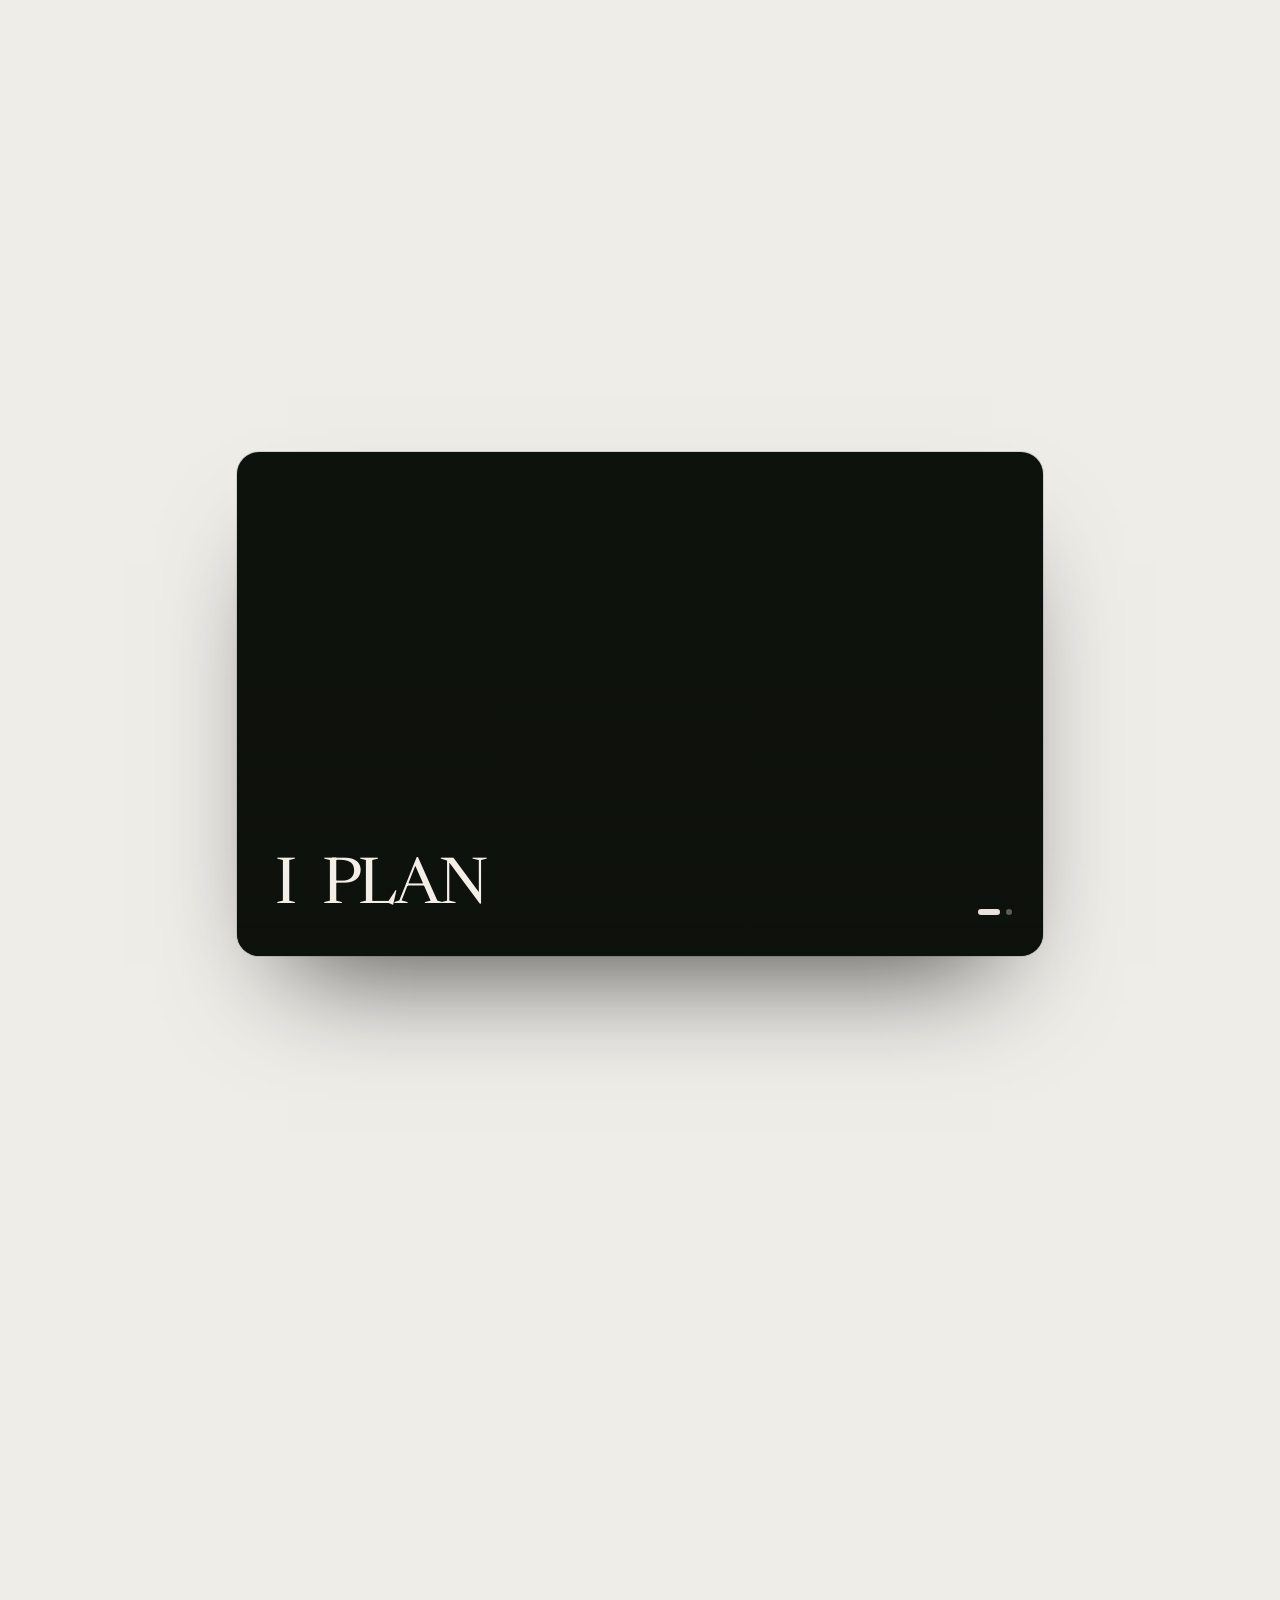
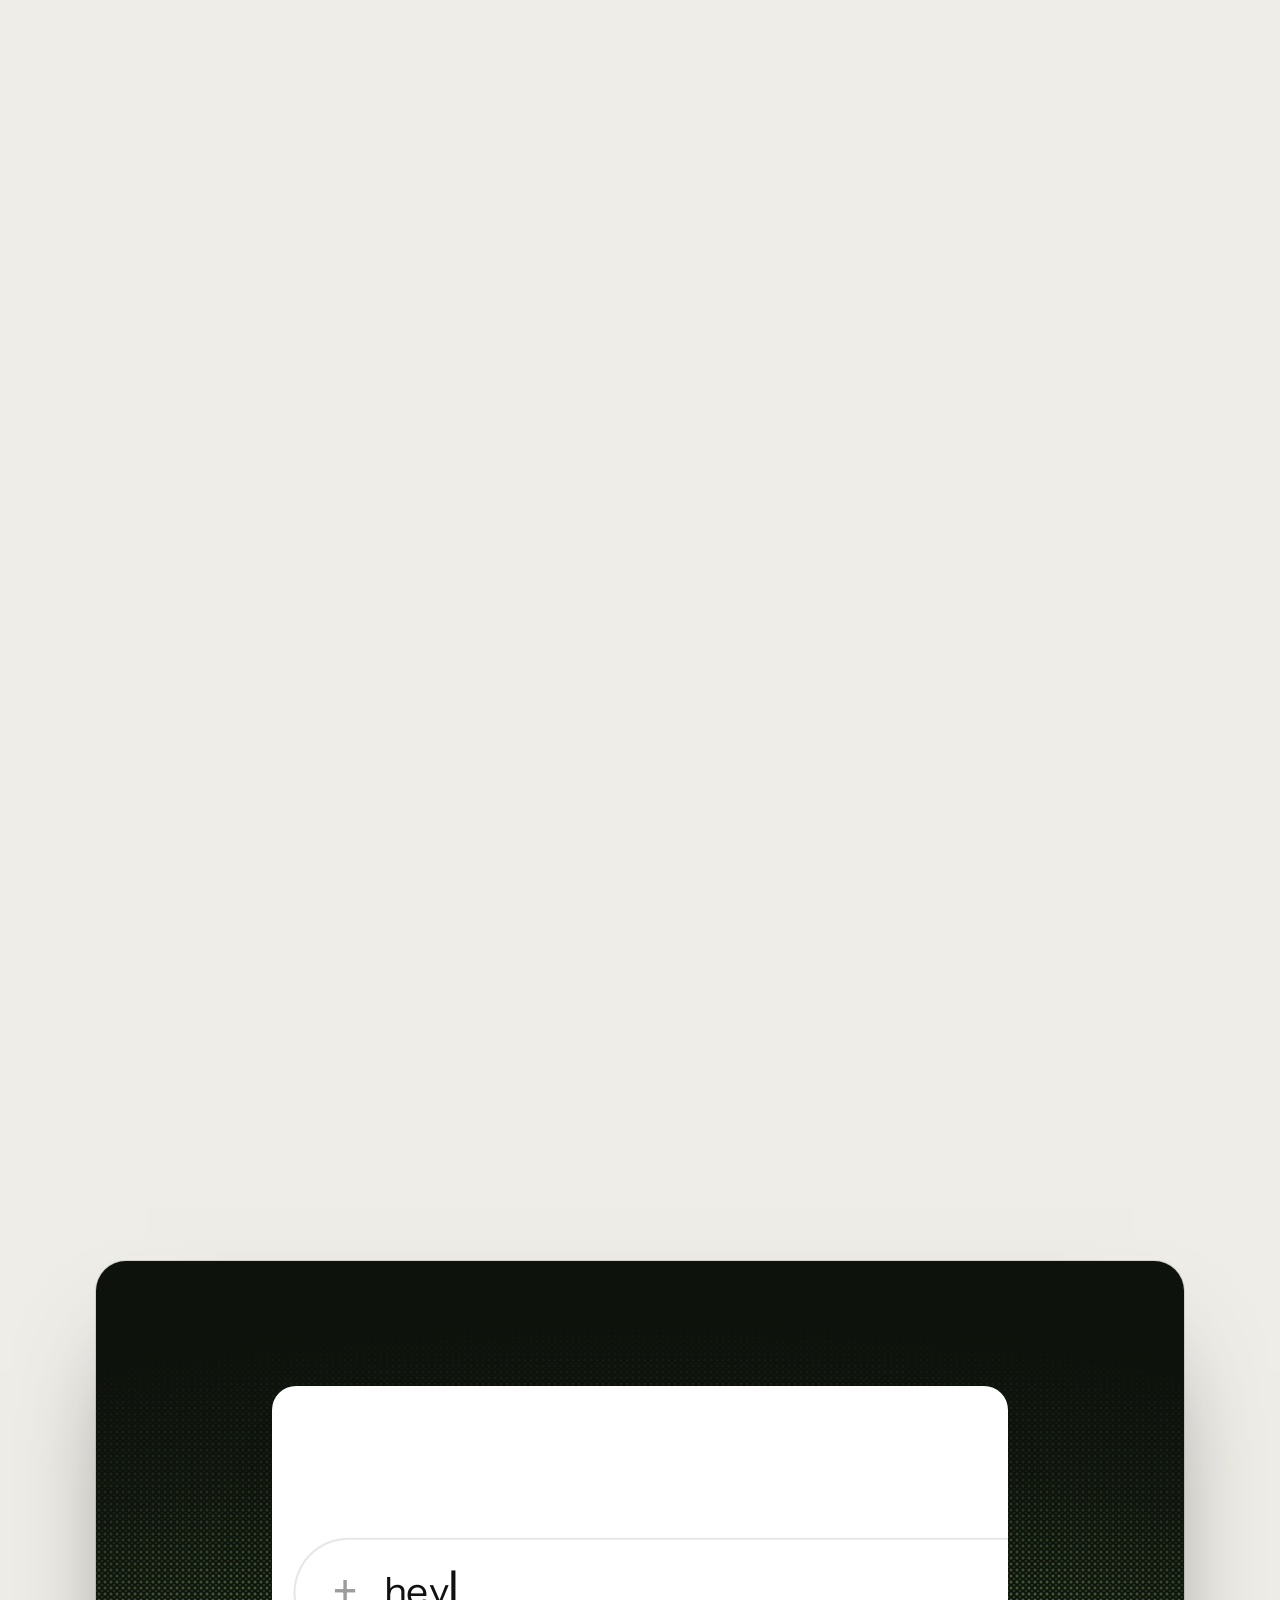
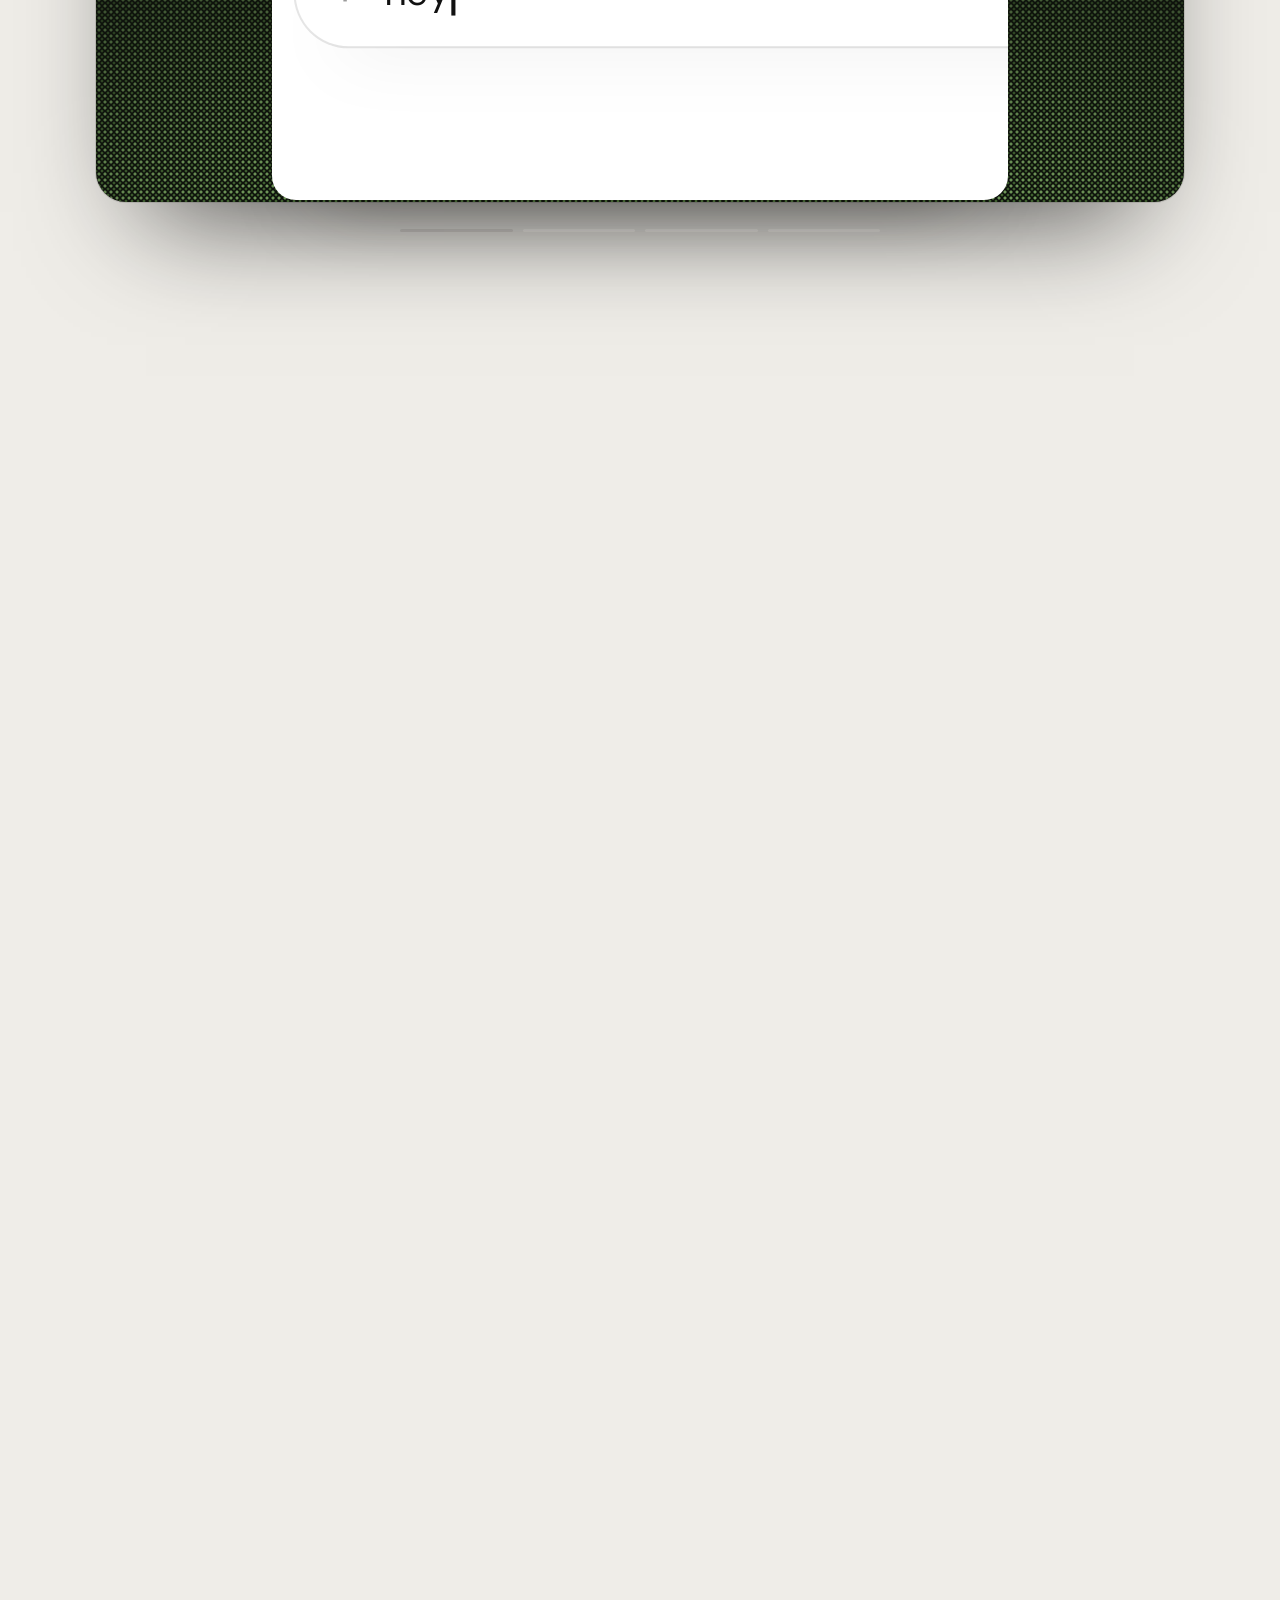
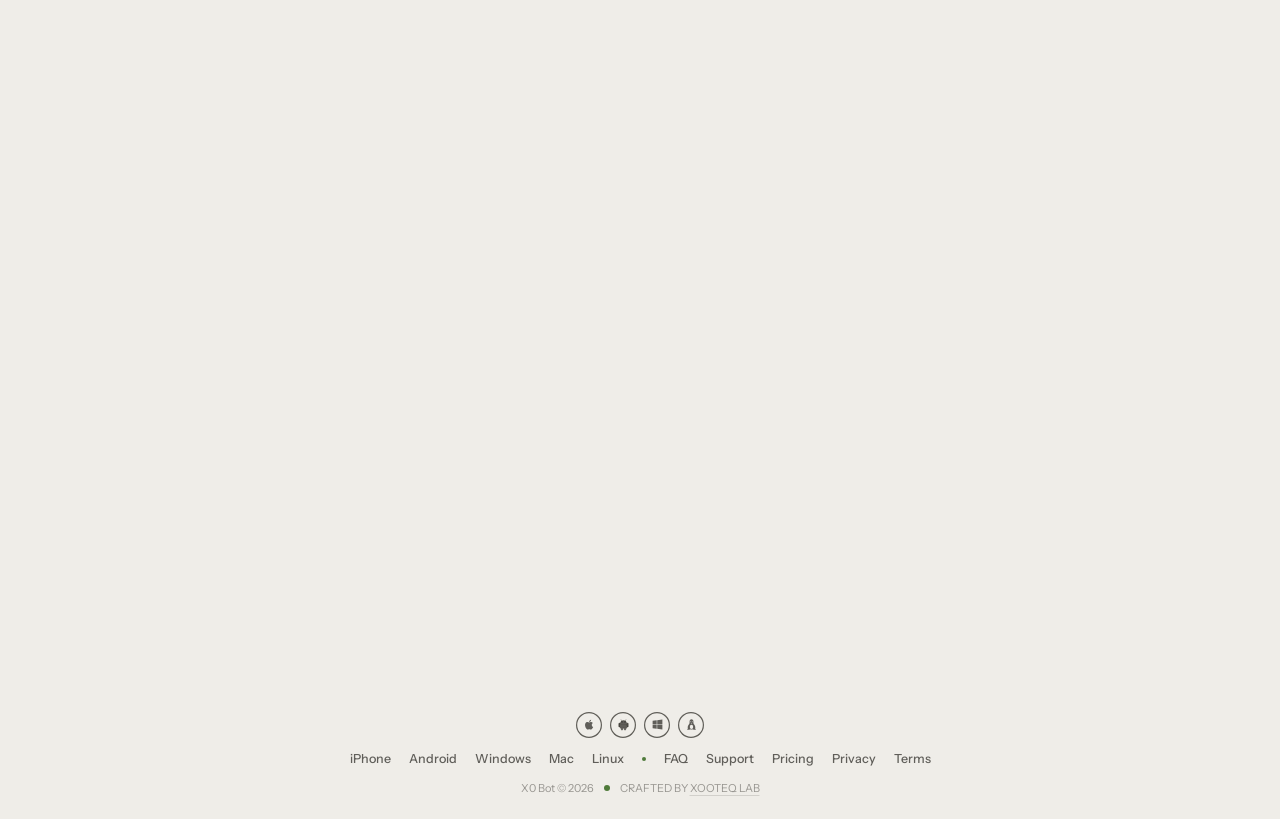
==== commit 1a237c81: "Wall: no bot in the middle; a badge opens into a small card Over a badge (or held on a touch screen)" ====
--- a/index.html
+++ b/index.html
@@ -588,7 +588,11 @@
   <canvas class="wall-cv" aria-hidden="true"></canvas>
   <div class="wall-core">
   </div>
-  <p class="wall-note" aria-live="polite"><span class="wn-t"></span><span class="wn-by">the founders</span><svg class="wn-arrow" viewBox="0 0 120 60" aria-hidden="true"><path d="M4 8 C 30 6, 70 14, 104 46"/><path d="M104 46 L 88 44 M104 46 L 100 31"/></svg></p>
+  <!-- a badge, opened: a small card where it stood, its picture or its pixels on top and its words under (js/wall.js) -->
+  <div class="wall-card" aria-live="polite">
+    <div class="wc-media"><img alt="" decoding="async"><canvas aria-hidden="true"></canvas></div>
+    <div class="wc-body"><h3 class="wc-t"></h3><p class="wc-p"></p><span class="wc-by">the founders</span></div>
+  </div>
   <!-- the page's foot, in the same view: X in one corner and 0 in the other, in dots, the bot looking over the 0, and the links between them (js/wall.js) -->
   <footer class="sf">
     <canvas class="sf-glyph" data-glyph="X" aria-hidden="true"></canvas>
--- a/css/site.css
+++ b/css/site.css
@@ -959,8 +959,9 @@
 
 /* the room between the views: each view stands on its own, with the page's paper between them */
 main { --vgap: clamp(96px, 16svh, 200px); }
-/* the stage on the scroll (js/main.js THE STAGE ON THE SCROLL): held over a long stretch, which plays it forward and back */
-.stage-run { --run: 720svh; position: relative; height: calc(100svh + var(--run)); }
+/* the stage on the scroll (js/main.js THE STAGE ON THE SCROLL): it plays by itself, held over a stretch of scroll that
+   fast-forwards it */
+.stage-run { --run: 300svh; position: relative; height: calc(100svh + var(--run)); }
 .stage-run > .stage { position: sticky; top: 0; height: 100svh; min-height: 0; }
 @media (prefers-reduced-motion: reduce) { .stage-run { --run: 0px; } }
 .duo { margin-block: var(--vgap); }
@@ -994,16 +995,27 @@
 .wp:focus-visible { outline: 1.5px solid currentColor; outline-offset: 3px; }
 .wp svg { width: 20px; height: 20px; opacity: 0; }
 /* the founders' note: written by hand beside the badge, with an arrow to it */
-.wall-note { position: absolute; left: 0; top: 0; z-index: 3; width: min(300px, 72vw); margin: 0; pointer-events: none; opacity: 0; transition: opacity .25s ease; }
-.wall-note.on { opacity: 1; }
-.wn-t { display: block; font: 700 clamp(22px, 1.8vw, 28px)/1.08 "Caveat", "Segoe Print", "Bradley Hand", cursive; color: #4F7A3A; rotate: -2deg; text-wrap: balance; }
-.wn-by { display: block; margin-top: 6px; font: 500 10px/1 var(--sans); letter-spacing: .2em; text-transform: uppercase; color: var(--muted); }
-.wall-note.dk .wn-t { color: #9BCF7C; } .wall-note.dk .wn-by { color: rgba(243, 238, 230, .55); }
-.wn-arrow { position: absolute; width: 90px; height: 45px; overflow: visible; fill: none; stroke: currentColor; stroke-width: 2.4; stroke-linecap: round; stroke-linejoin: round; color: var(--ink); }
-.wall-note.dk .wn-arrow { color: #F3EEE6; }
-.wn-arrow path { stroke-dasharray: 160; stroke-dashoffset: 160; }
-.wall-note.on .wn-arrow path { stroke-dashoffset: 0; transition: stroke-dashoffset .55s cubic-bezier(.5, .1, .4, 1) .1s; }
-.wall-note.on .wn-arrow path + path { transition-delay: .55s; transition-duration: .25s; }
+/* a badge, opened (js/wall.js): a small card grown out of the badge where it stood, minimal and in one colour, on the
+   site's own paper and ink: the picture (or the pattern's pixels) on top, fading into the card, and under it the words,
+   a title, a line and, small, by hand. Over the dark half of the field it turns dark with it (.dk). */
+.wall-card { --c-bg: #F7F6F2; --c-ink: #16140F; --c-mute: rgba(22, 20, 15, .6); --c-line: rgba(22, 20, 15, .14);
+  position: absolute; left: 0; top: 0; z-index: 4; width: min(280px, calc(100vw - 32px)); border-radius: 14px; overflow: hidden;
+  background: var(--c-bg); color: var(--c-ink); box-shadow: 0 0 0 1px var(--c-line), 0 24px 50px -28px rgba(0, 0, 0, .5);
+  opacity: 0; scale: .25; clip-path: circle(30% at var(--ox, 50%) var(--oy, 30%)); pointer-events: none;
+  transition: opacity .2s ease, scale .45s cubic-bezier(.2, .9, .3, 1), clip-path .5s cubic-bezier(.2, .8, .3, 1), background-color .4s ease, color .4s ease; }
+.wall-card.dk { --c-bg: #161511; --c-ink: #F3EEE6; --c-mute: rgba(243, 238, 230, .6); --c-line: rgba(243, 238, 230, .16); }
+.wall-card.on { opacity: 1; scale: 1; clip-path: circle(150% at var(--ox, 50%) var(--oy, 30%)); pointer-events: auto; }
+.wc-media { position: relative; aspect-ratio: 16 / 9; background: var(--c-line); overflow: hidden; }
+.wc-media img, .wc-media canvas { position: absolute; inset: 0; width: 100%; height: 100%; object-fit: cover; }
+.wc-media img { filter: grayscale(1) contrast(1.05); }
+.wall-card.dk .wc-media img { filter: grayscale(1) brightness(.9); }
+.wc-media canvas { image-rendering: pixelated; }
+.wall-card[data-kind="photo"] canvas, .wall-card[data-kind="pixels"] img { display: none; }
+.wc-media::after { content: ""; position: absolute; inset: 0; background: linear-gradient(180deg, transparent 50%, var(--c-bg) 100%); }
+.wc-body { padding: 2px 16px 14px; }
+.wc-t { margin: 0; font: 400 22px/1.1 var(--serif); letter-spacing: -.02em; color: var(--c-ink); }
+.wc-p { margin: 6px 0 0; font: 400 13.5px/1.5 var(--sans); color: var(--c-mute); text-wrap: pretty; }
+.wc-by { display: block; margin-top: 8px; font: 700 14px/1 "Caveat", "Segoe Print", "Bradley Hand", cursive; color: var(--c-mute); opacity: .8; }
 /* the foot, in the wall's own view: the name in dots across the bottom and a small line under it; the orbits and the
    middle take the space above it (--foot) */
 .wall { --foot: clamp(96px, 11vw, 150px); }
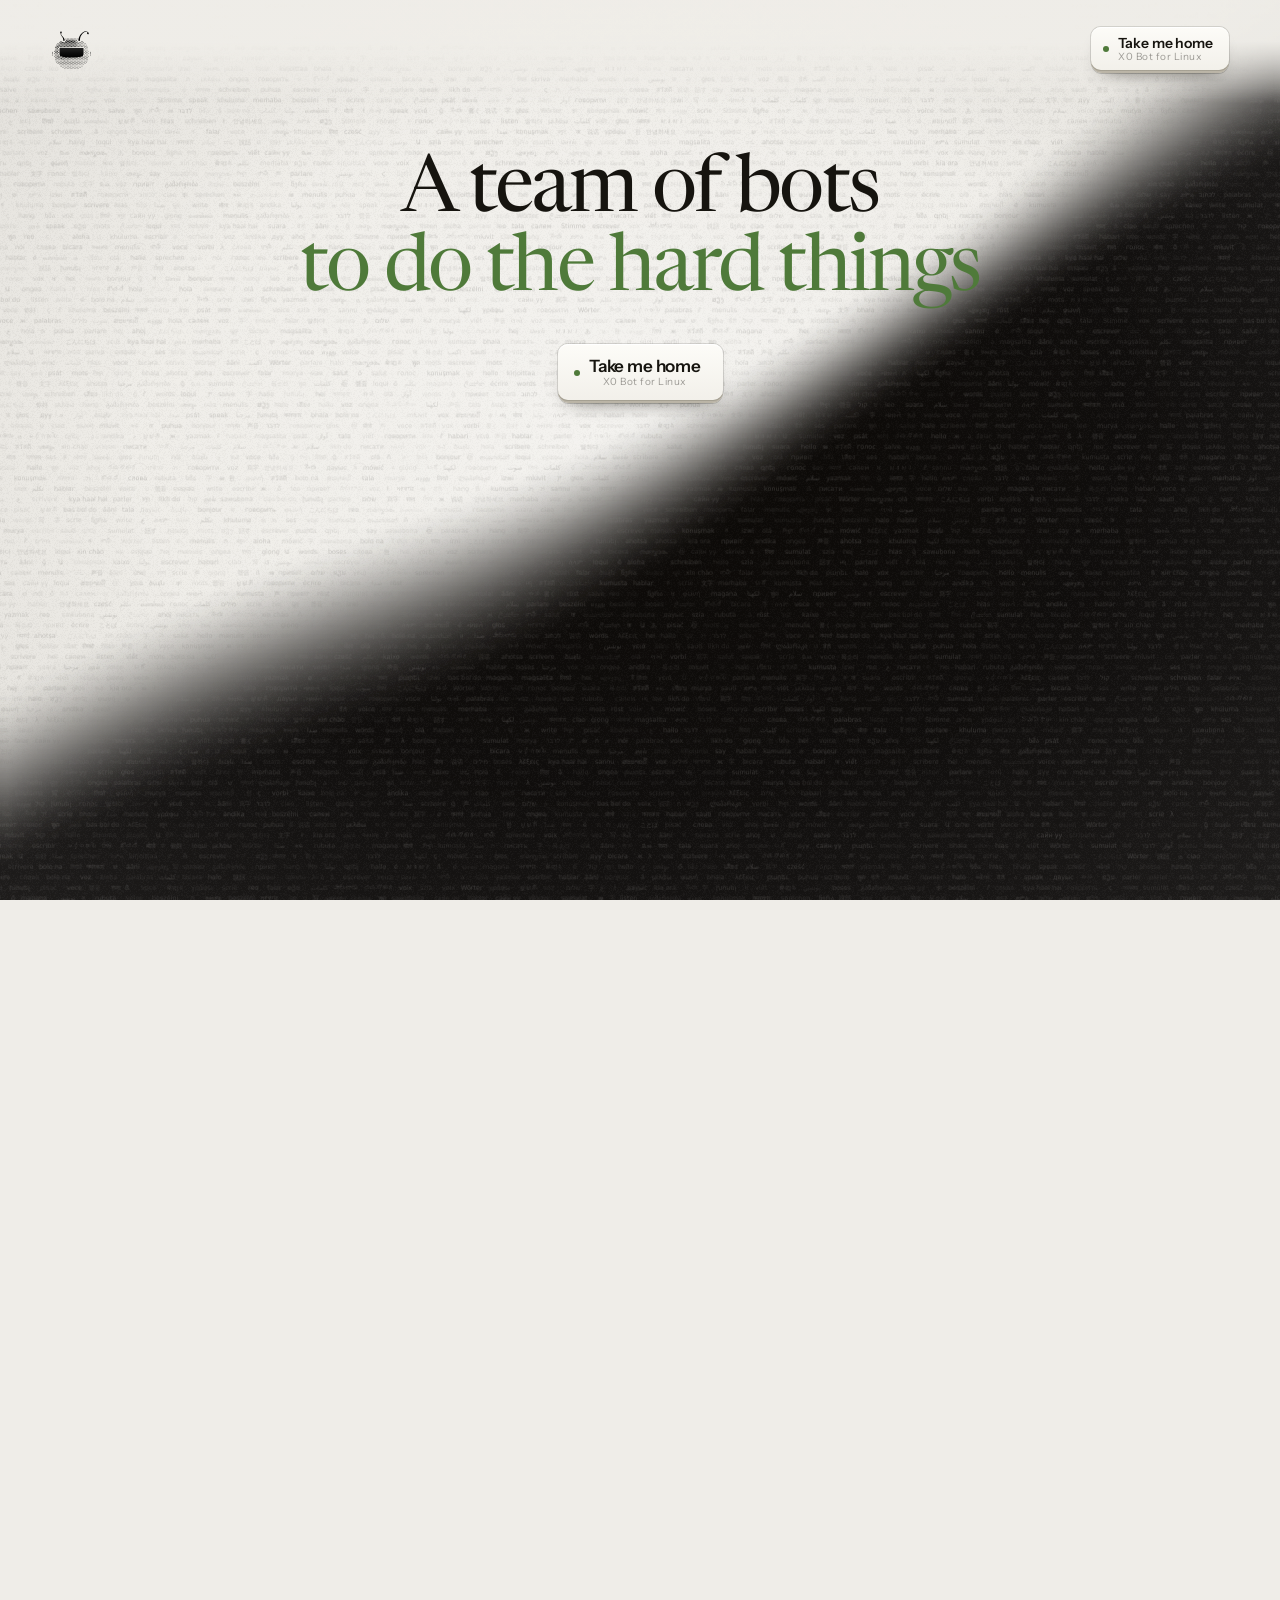
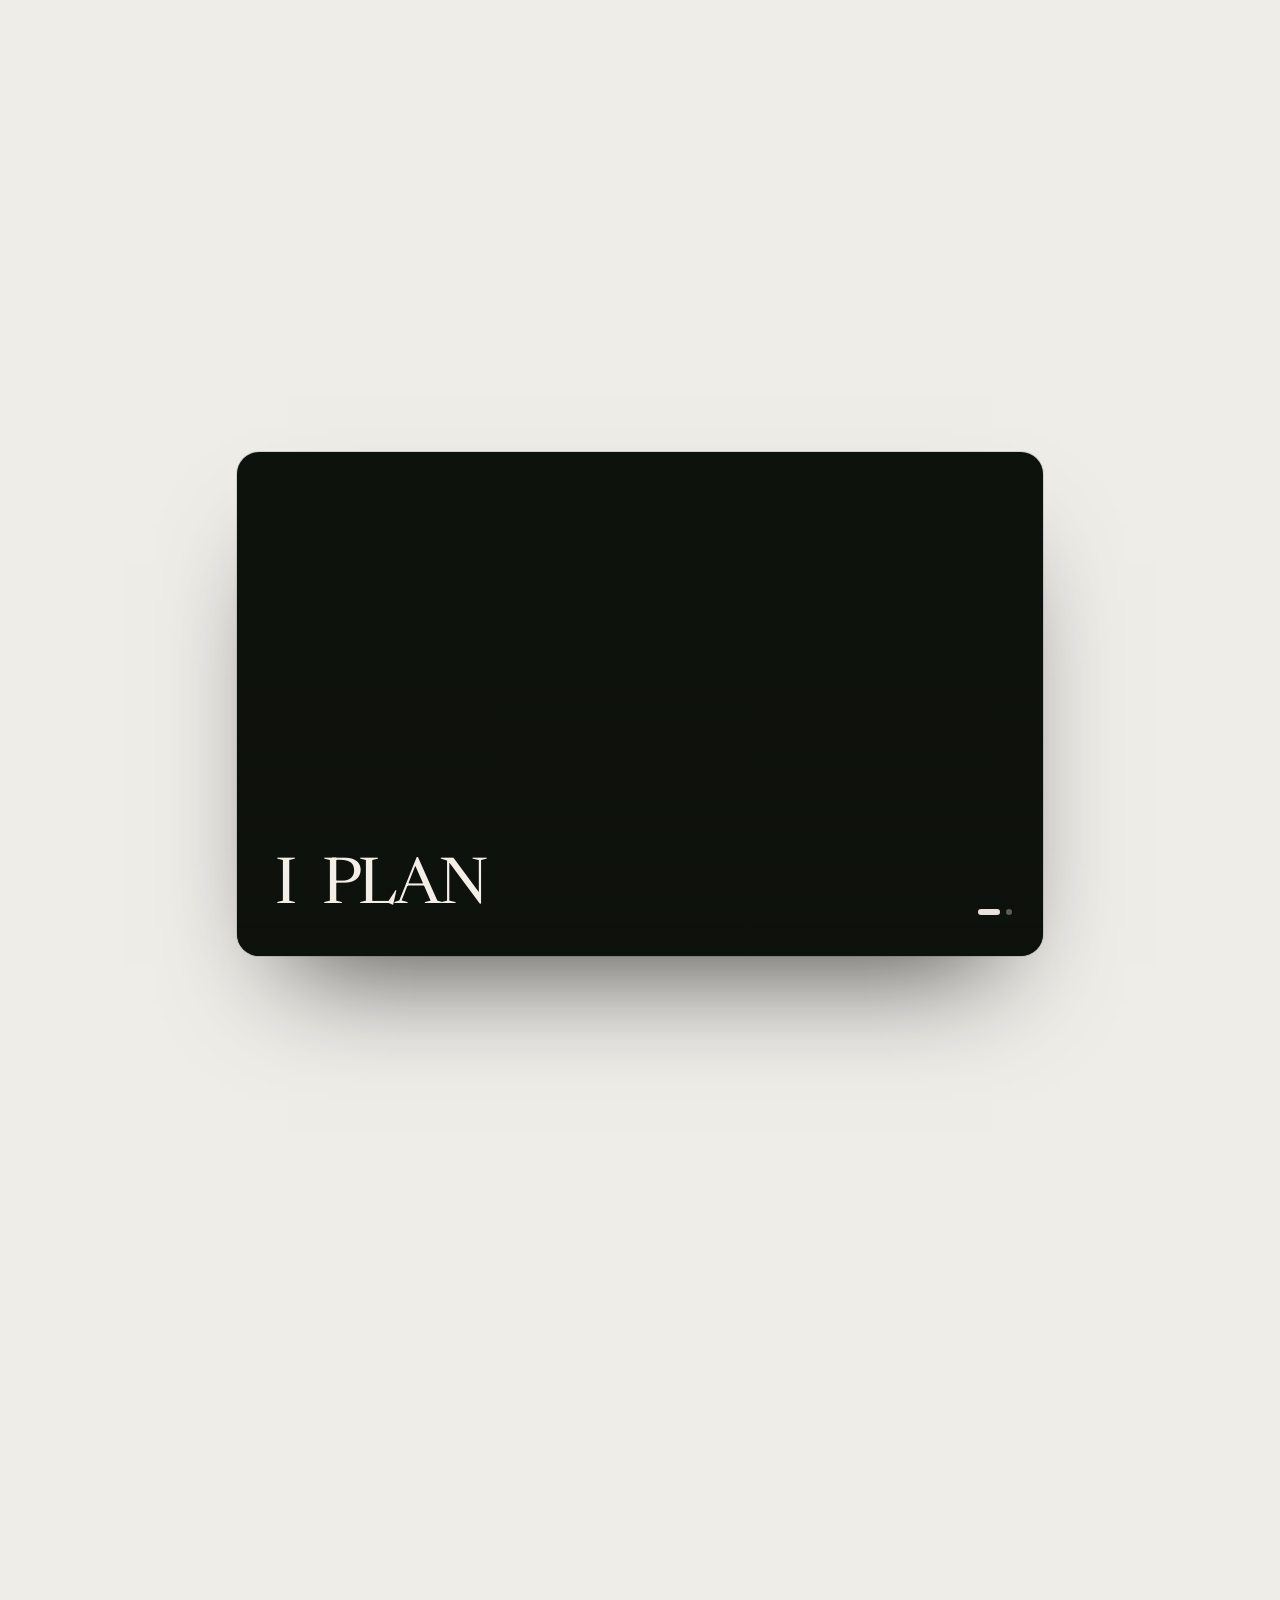
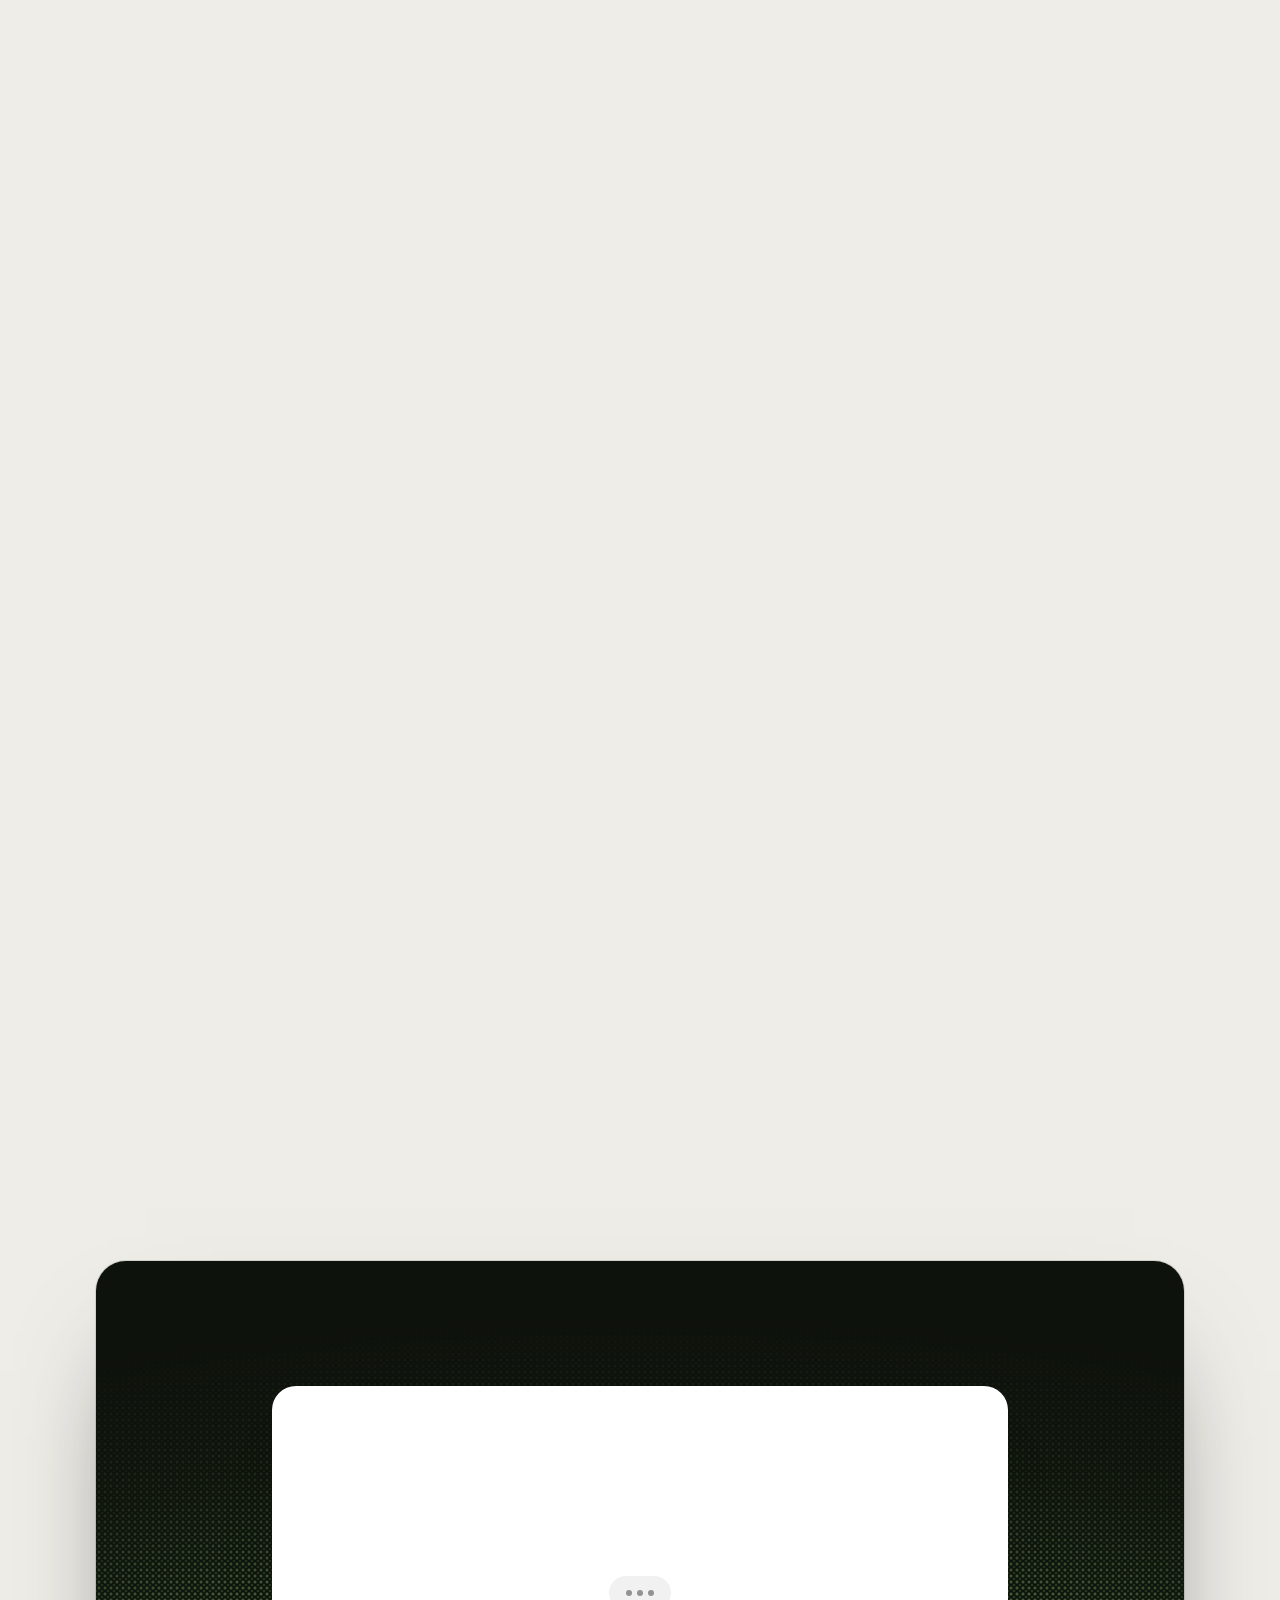
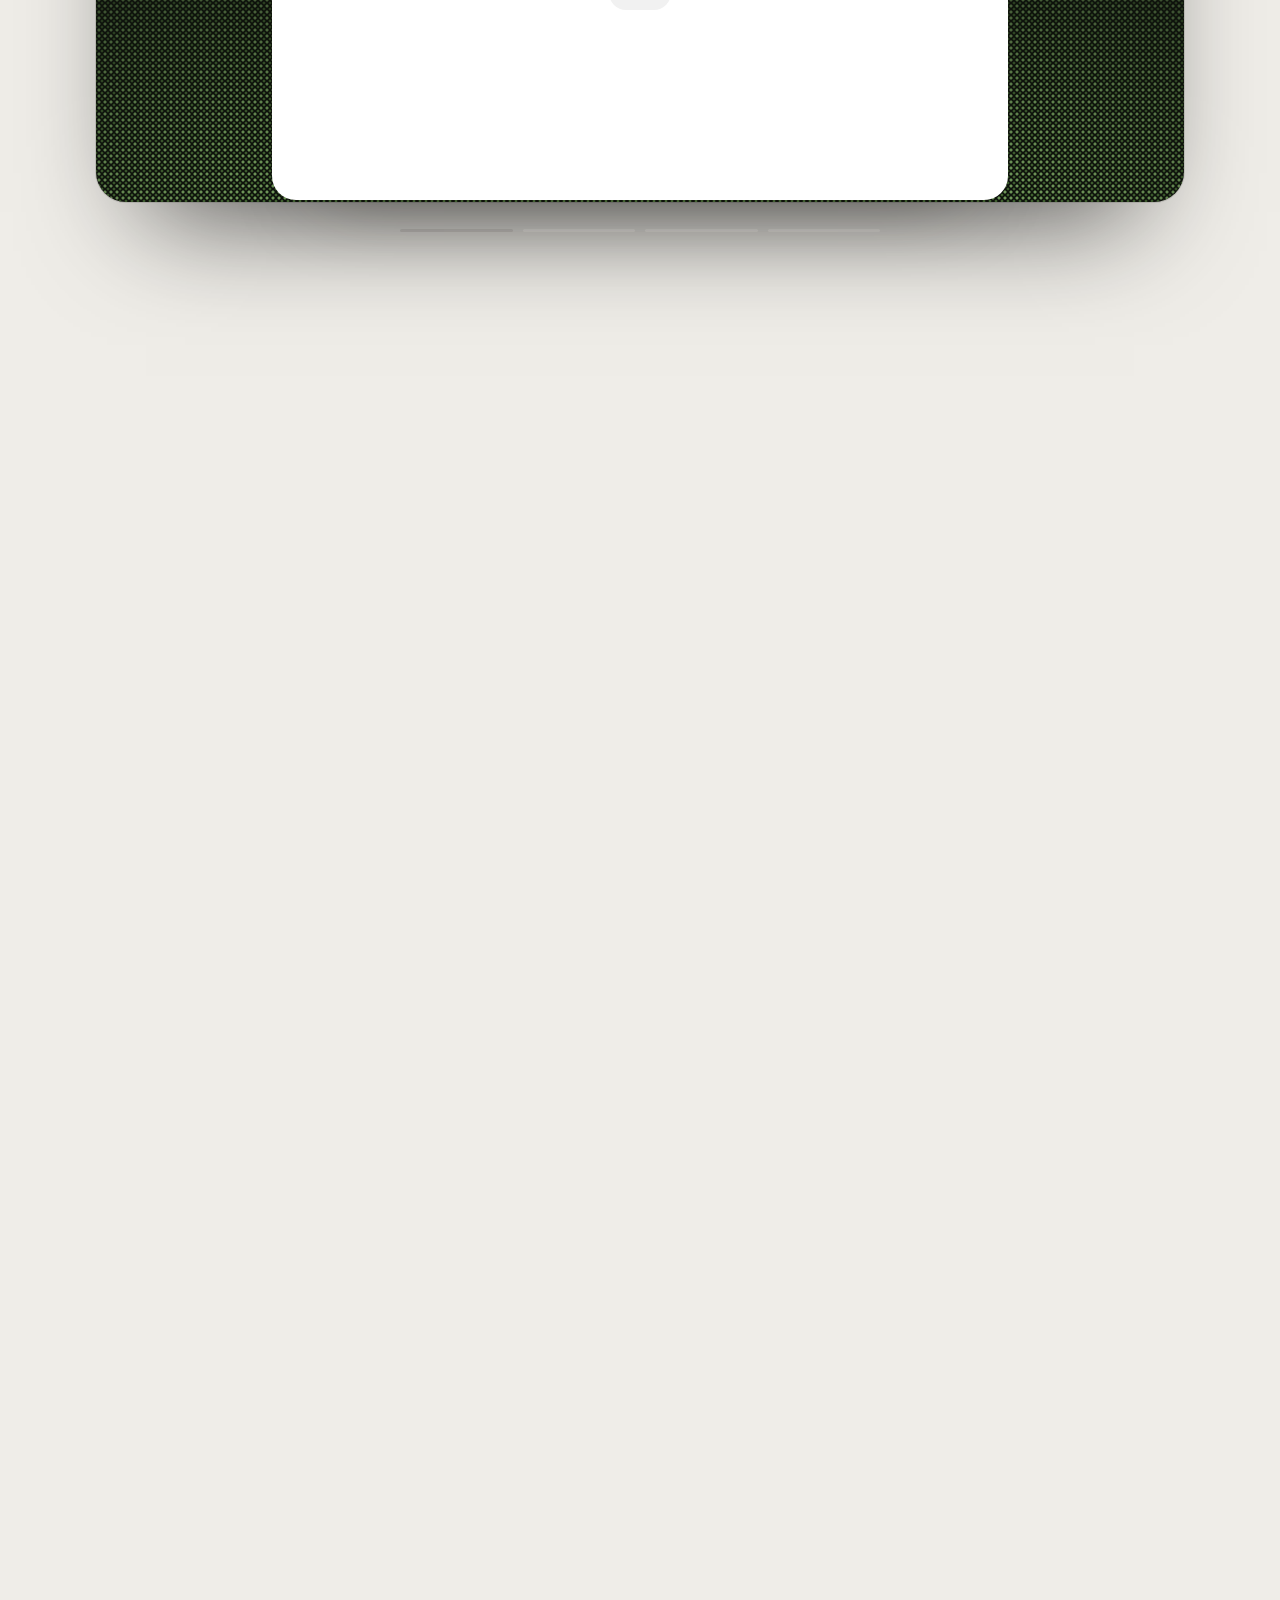
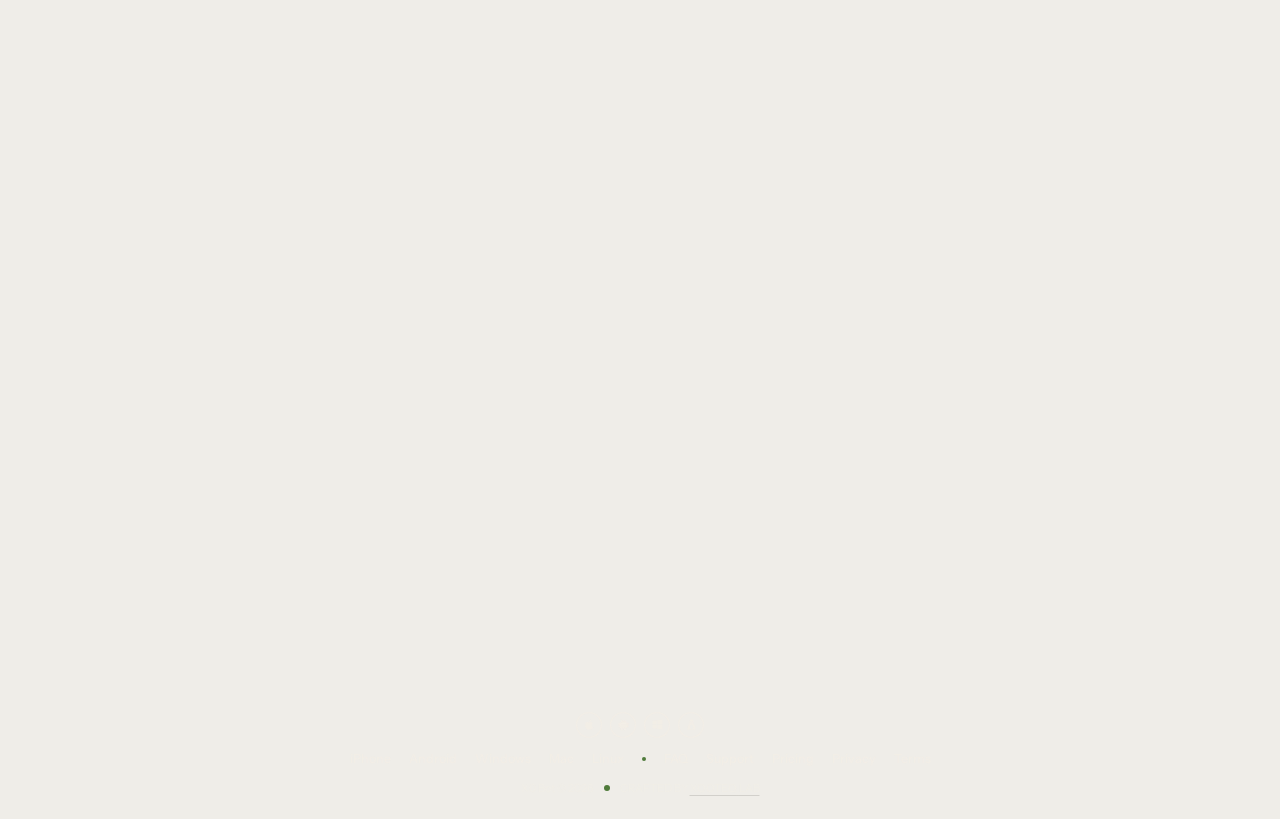
==== commit 30489e7e: "Wall cards: the team's words, the mission, five quotes, Xooteq Lab Each card now says who it is from" ====
--- a/index.html
+++ b/index.html
@@ -591,7 +591,7 @@
   <!-- a badge, opened: a small card where it stood, its picture or its pixels on top and its words under (js/wall.js) -->
   <div class="wall-card" aria-live="polite">
     <div class="wc-media"><img alt="" decoding="async"><canvas aria-hidden="true"></canvas></div>
-    <div class="wc-body"><h3 class="wc-t"></h3><p class="wc-p"></p><span class="wc-by">the founders</span></div>
+    <div class="wc-body"><h3 class="wc-t"></h3><p class="wc-p"></p><span class="wc-by"></span></div>
   </div>
   <!-- the page's foot, in the same view: X in one corner and 0 in the other, in dots, the bot looking over the 0, and the links between them (js/wall.js) -->
   <footer class="sf">
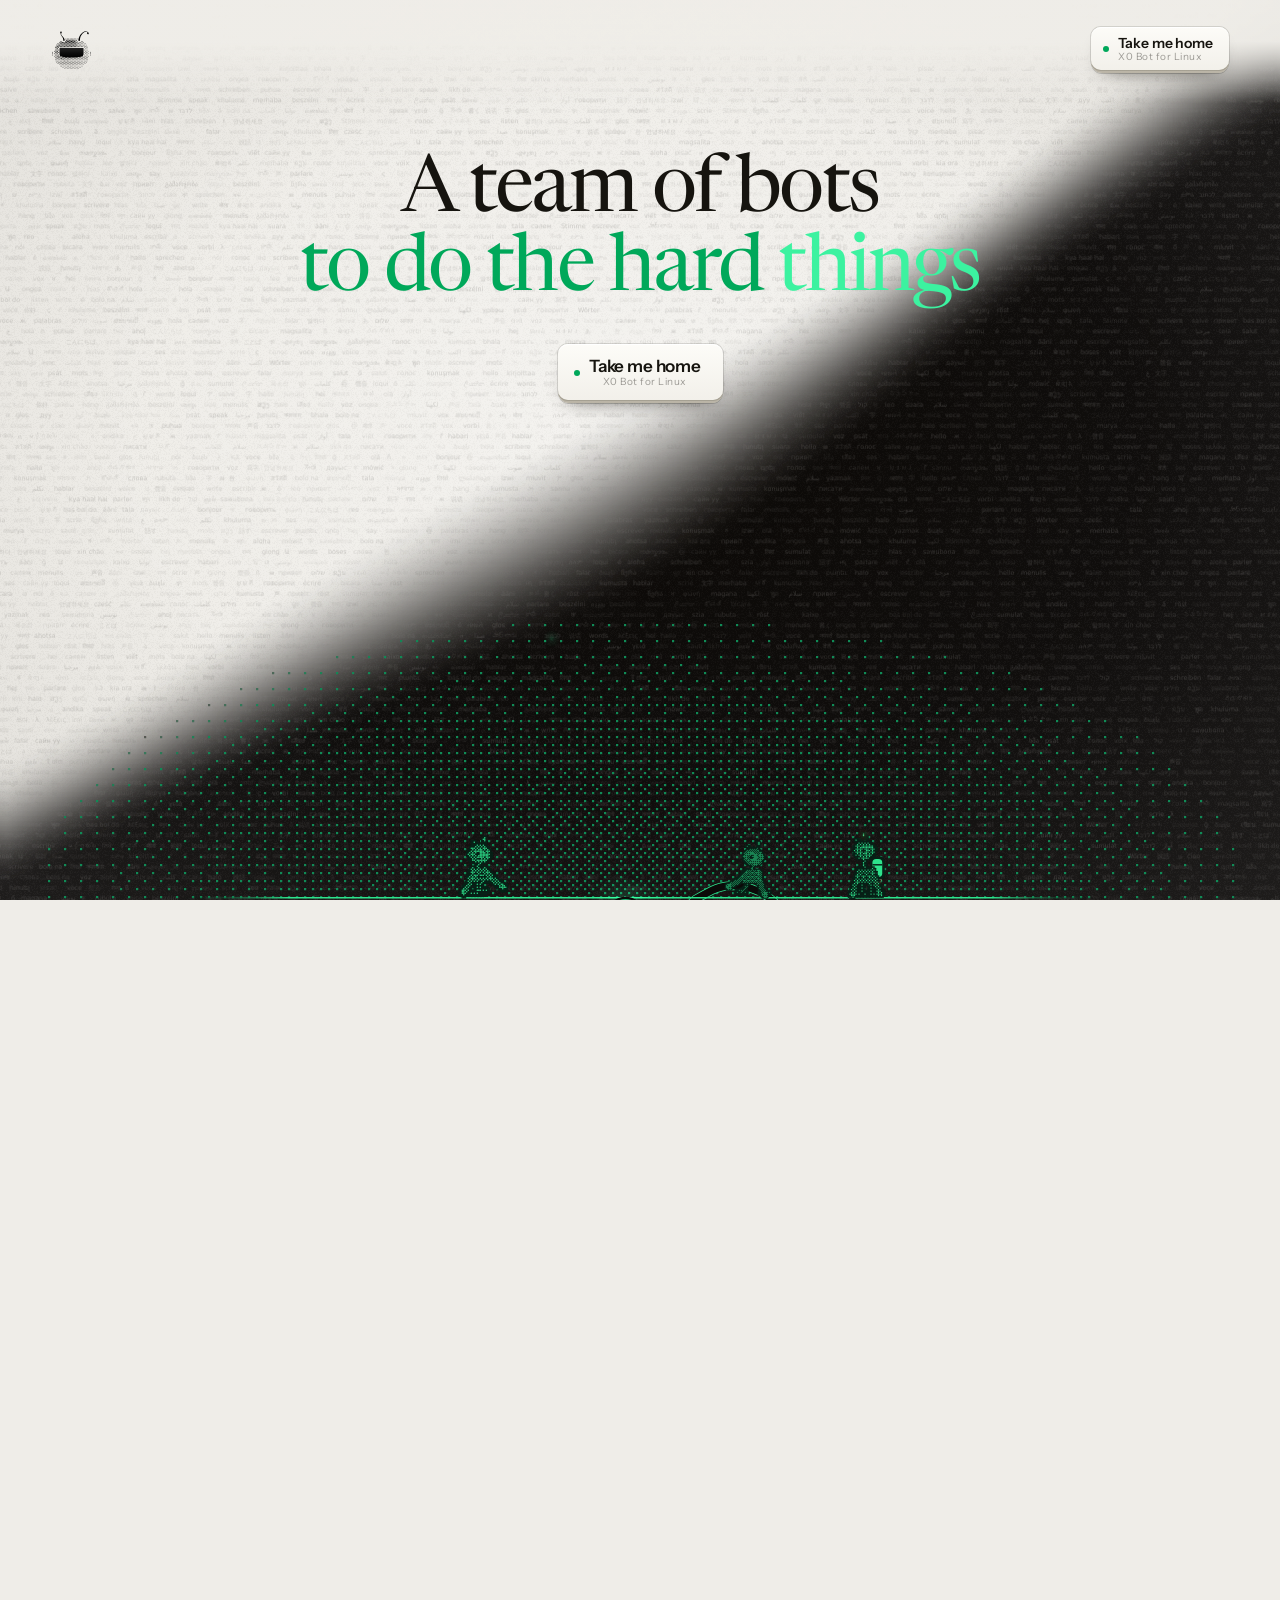
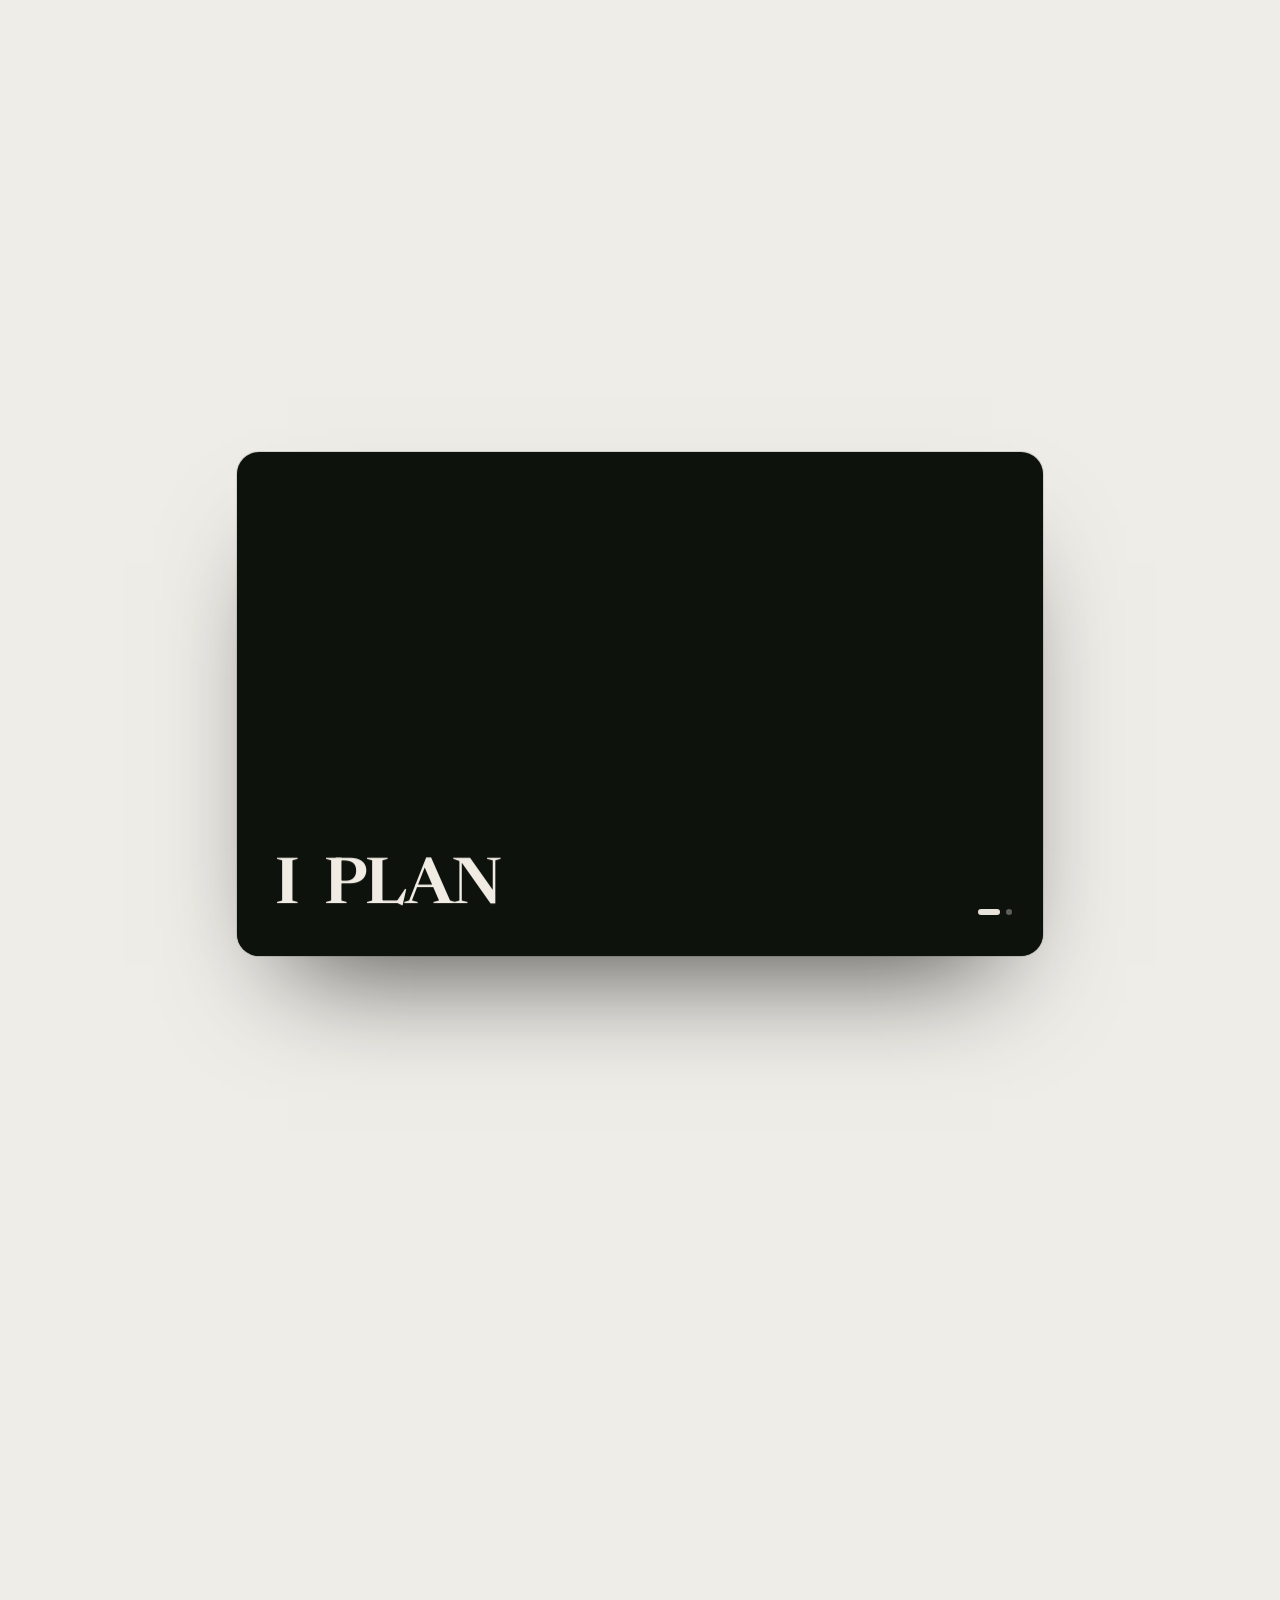
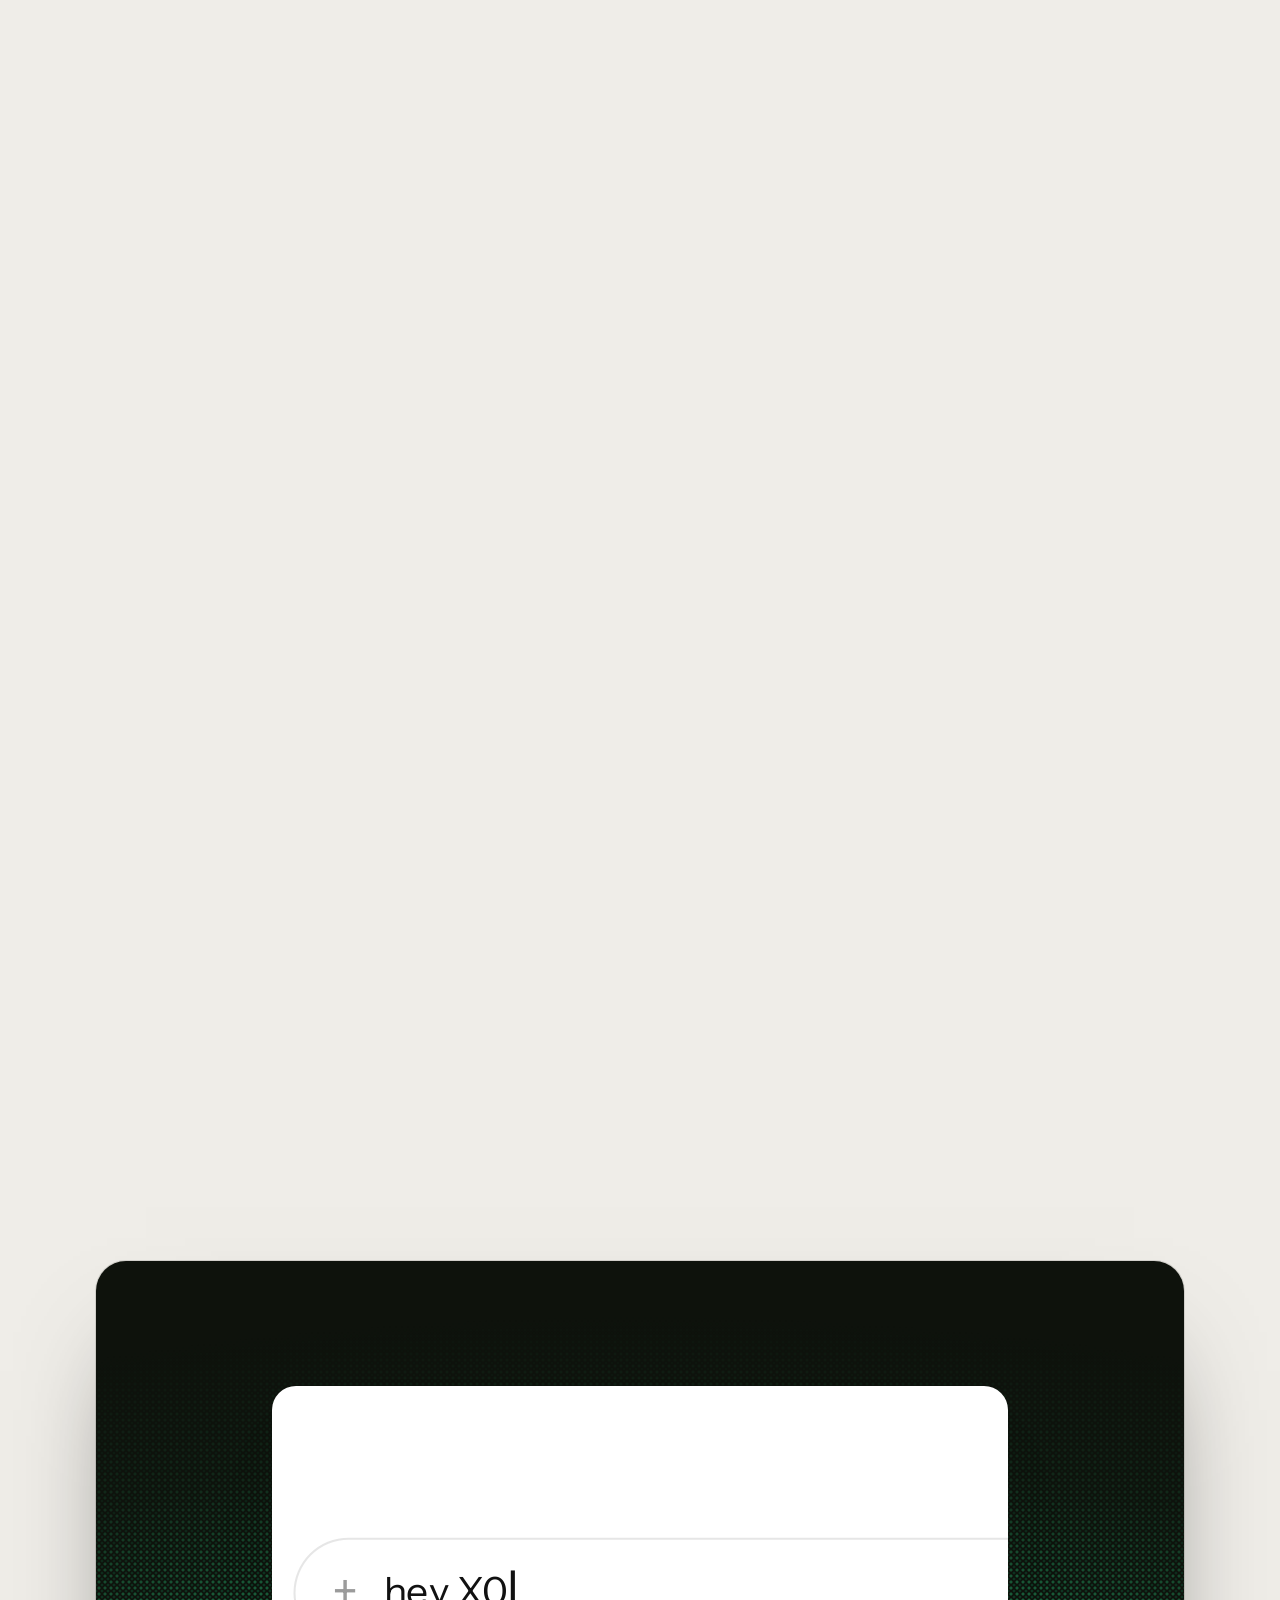
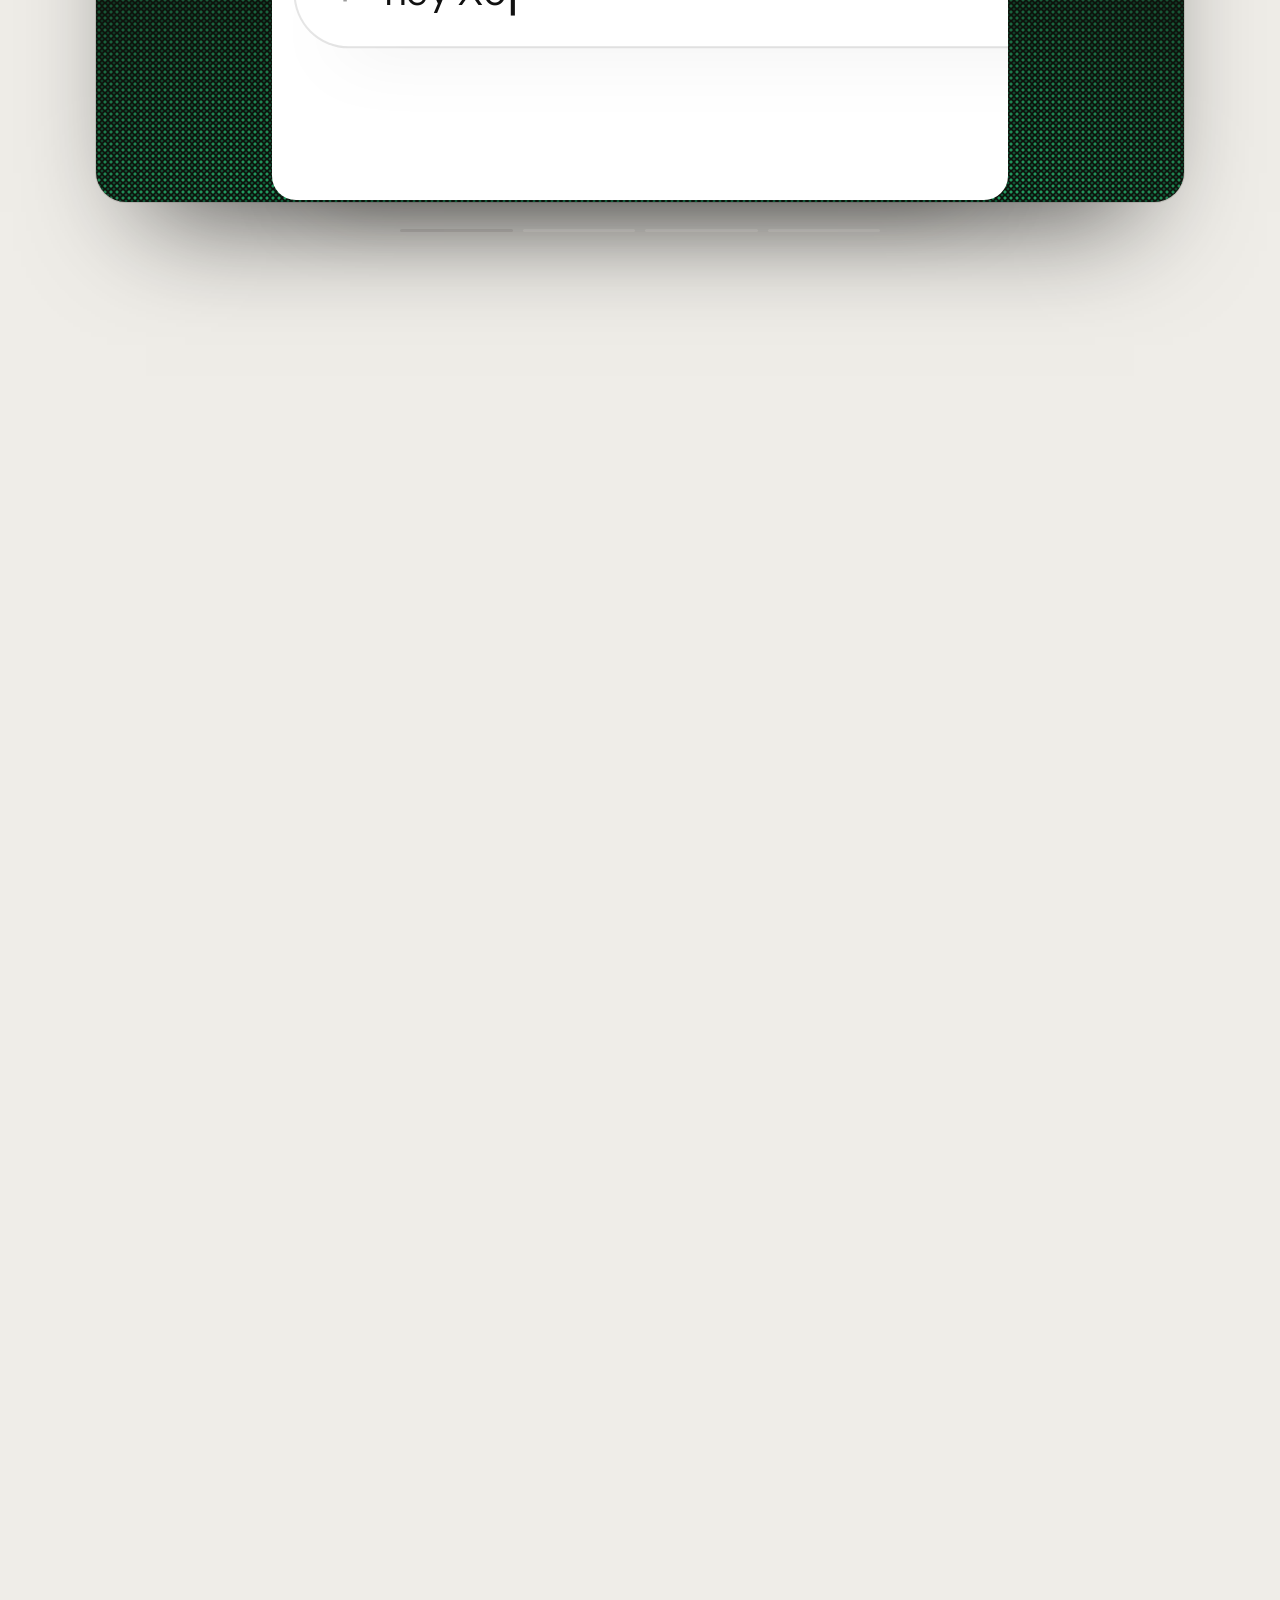
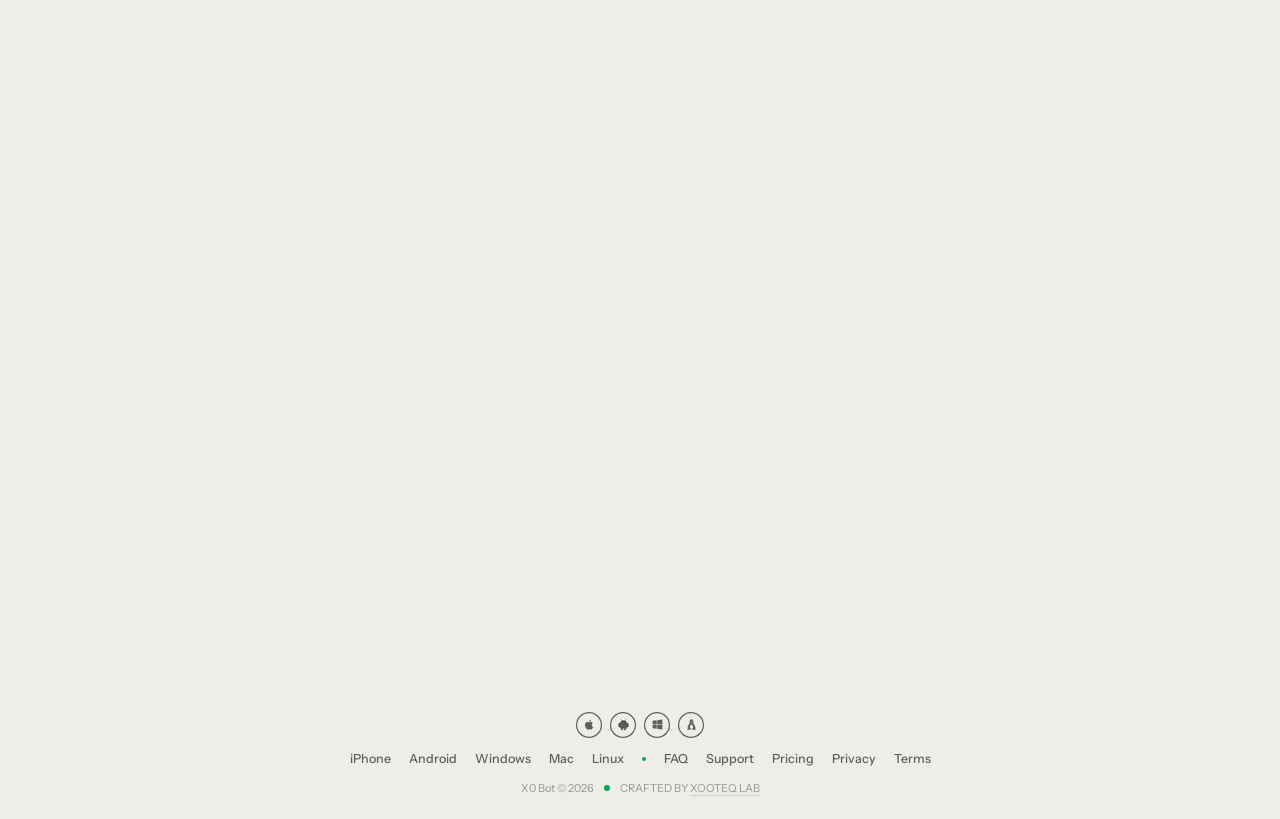
==== commit dc51ed03: "What it does: one film the whole time, only its line turns; the line in bold The card plays the plan" ====
--- a/index.html
+++ b/index.html
@@ -50,7 +50,7 @@
 <link rel="manifest" href="/site.webmanifest">
 <link rel="preconnect" href="https://fonts.googleapis.com">
 <link rel="preconnect" href="https://fonts.gstatic.com" crossorigin>
-<link rel="stylesheet" href="https://fonts.googleapis.com/css2?family=Instrument+Sans:wght@400;500;600&amp;family=Newsreader:opsz,wght@6..72,300;6..72,400&amp;family=IBM+Plex+Mono:wght@400&amp;family=Caveat:wght@600;700&amp;display=swap">
+<link rel="stylesheet" href="https://fonts.googleapis.com/css2?family=Instrument+Sans:wght@400;500;600&amp;family=Newsreader:opsz,wght@6..72,300;6..72,400;6..72,600&amp;family=IBM+Plex+Mono:wght@400&amp;family=Caveat:wght@600;700&amp;display=swap">
 <link rel="stylesheet" href="/css/site.css">
 <noscript>
 <style>
@@ -115,22 +115,17 @@
   </div>
 </section>
 
-<!-- WHAT IT DOES, ON ONE CARD: the view stays while it is scrolled through and the card stays in the middle of it; the
-     scroll turns what is on it from the first film and line to the second, each a film drawn live as the opening's green
-     dots (js/duo.js) -->
+<!-- WHAT IT DOES, ON ONE CARD: the view stays while it is scrolled through and the card stays in the middle of it; one
+     film plays on it the whole time, drawn live as the opening's green dots, and the scroll turns its line from the
+     first to the second (js/duo.js) -->
 <section id="duo" class="duo" aria-label="What X0 Bot does">
   <div class="duo-pin">
     <div class="duo-card" data-noglitch>
-      <article class="duo-slide">
-        <canvas class="duo-media" aria-hidden="true"></canvas>
-        <video src="/media/duo/plan.mp4" muted loop playsinline preload="none" aria-hidden="true"></video>
-        <h2 class="duo-h">I plan</h2>
-      </article>
-      <article class="duo-slide">
-        <canvas class="duo-media" aria-hidden="true"></canvas>
-        <video src="/media/duo/do.mp4" muted loop playsinline preload="none" aria-hidden="true"></video>
-        <h2 class="duo-h">I do</h2>
-      </article>
+      <!-- one film, playing on; only the line over it turns from the first to the second -->
+      <canvas class="duo-media" aria-hidden="true"></canvas>
+      <video src="/media/duo/plan.mp4" muted loop playsinline preload="none" aria-hidden="true"></video>
+      <h2 class="duo-h">I plan</h2>
+      <h2 class="duo-h">I do</h2>
       <div class="duo-dots" aria-hidden="true"><i></i><i></i></div>
     </div>
   </div>
--- a/css/site.css
+++ b/css/site.css
@@ -59,7 +59,7 @@
   box-shadow: inset 0 1px 0 #fff, 0 0 0 1px rgba(22, 20, 15, .13);
   transition: transform .09s ease;
 }
-.led { grid-row: 1 / 3; width: 6px; height: 6px; border-radius: 50%; background: #4F7A3A; }
+.led { grid-row: 1 / 3; width: 6px; height: 6px; border-radius: 50%; background: #00A85A; }
 .cap b { font: 600 14px/1 var(--sans); letter-spacing: -.01em; }
 .cap small { grid-column: 2; font: 400 10px/1 var(--sans); letter-spacing: .05em; color: var(--muted); }
 .key:hover { box-shadow: 0 1px 0 rgba(22, 20, 15, .2), 0 14px 26px -16px rgba(22, 20, 15, .9); }
@@ -102,7 +102,7 @@
 
 /* ---- X and 0 against Blip (js/game.js): a small card by the last key. You are X, he is the green 0 (a zero, not an O). Pieces draw
    themselves in, the winning three are struck through, and the round sinks into the water before the next. ---- */
-.xo { --ink: #141414; --muted: rgba(20, 20, 20, .45); color: #141414; --x: #141414; --o: #4F7A3A; flex: none; width: 232px; padding: 14px; border-radius: 22px; background: #fff;
+.xo { --ink: #141414; --muted: rgba(20, 20, 20, .45); color: #141414; --x: #141414; --o: #00A85A; flex: none; width: 232px; padding: 14px; border-radius: 22px; background: #fff;
   box-shadow: 0 0 0 1px rgba(22, 20, 15, .08), 0 34px 64px -38px rgba(22, 20, 15, .55);
   transform: perspective(700px) rotateX(var(--rx, 0deg)) rotateY(var(--ry, 0deg)); transition: transform .35s cubic-bezier(.2, .8, .3, 1); }
 .xo-top { display: flex; align-items: center; gap: 8px; margin-bottom: 10px; min-height: 30px; }
@@ -146,7 +146,7 @@
 .plats { list-style: none; display: flex; flex-wrap: wrap; gap: 16px; margin: 0; padding: 0; font-size: 14px; color: var(--ink-2); }
 .made { margin: 0; font-size: 13px; color: var(--muted); }
 .proof { margin: 0; display: flex; flex-wrap: wrap; gap: 6px 14px; font: 500 12px/1.3 var(--sans); color: var(--ink-2); }
-.proof > span { display: inline-block; } .proof > span::before { content: ""; display: inline-block; vertical-align: middle; margin: -2px 6px 0 0; width: 4px; height: 4px; border-radius: 50%; background: #4F7A3A; }
+.proof > span { display: inline-block; } .proof > span::before { content: ""; display: inline-block; vertical-align: middle; margin: -2px 6px 0 0; width: 4px; height: 4px; border-radius: 50%; background: #00A85A; }
 
 @media (max-width: 620px) {
   .two { grid-template-columns: 1fr; gap: 44px; }
@@ -173,20 +173,20 @@
 .hand-l { align-items: flex-start; text-align: left; right: calc(50% + var(--cw) / 2 - 7.5rem); bottom: calc(var(--tabs) + var(--cw) * 9 / 16 + clamp(80px, 13svh, 150px)); }
 .hand-r { align-items: flex-start; text-align: left; left: calc(50% + var(--cw) / 2 + clamp(24px, 4.5vw, 90px)); bottom: calc(var(--tabs) + var(--cw) * 9 / 16 + clamp(60px, 10svh, 110px)); }
 .hw { position: relative; display: inline-block; padding: .06em .08em .14em; white-space: nowrap; clip-path: inset(-20% 100% -30% -6%); }
-.hand-r .hw + .hw { color: #5E9145; }
+.hand-r .hw + .hw { color: #00A85A; }
 .stage.written .hw { clip-path: inset(-20% -6% -30% -6%); transition: clip-path .85s cubic-bezier(.5, .1, .4, 1); }
 .stage.written .hand-l .hw:nth-child(2) { transition-delay: .7s; }
 .stage.written .hand-r .hw:nth-child(1) { transition-delay: 1.9s; } .stage.written .hand-r .hw:nth-child(2) { transition-delay: 2.6s; }
 .hand-mark { position: absolute; overflow: visible; fill: none; stroke-linecap: round; stroke-linejoin: round; }
 .hand-mark path { stroke-dasharray: 220; stroke-dashoffset: 220; }
 .arrow { width: clamp(90px, 9vw, 170px); left: 42%; top: 100%; stroke: var(--ink); stroke-width: 3; }
-.under { left: 2%; right: 0; bottom: -.12em; width: 100%; height: .3em; stroke: #5E9145; stroke-width: 4; }
+.under { left: 2%; right: 0; bottom: -.12em; width: 100%; height: .3em; stroke: #00A85A; stroke-width: 4; }
 .stage.written .arrow path { stroke-dashoffset: 0; transition: stroke-dashoffset .6s ease 1.45s; } .stage.written .arrow path + path { transition-delay: 1.95s; }
 .stage.written .under path { stroke-dashoffset: 0; transition: stroke-dashoffset .6s ease 3.4s; }
 
 .card {
   --bg: #FFFFFF; --fg: #111111; --muted: rgba(17, 17, 17, .42); --grid: rgba(17, 17, 17, .14);
-  --x: #111111; --o: #4F7A3A; --field: #FFFFFF; --edge: rgba(17, 17, 17, .1); --soft: rgba(17, 17, 17, .06);
+  --x: #111111; --o: #00A85A; --field: #FFFFFF; --edge: rgba(17, 17, 17, .1); --soft: rgba(17, 17, 17, .06);
   --send-on: #111111; --send-on-fg: #FFFFFF; --lift: 0 18px 36px -24px rgba(0, 0, 0, .35);
   position: relative; flex: none; width: var(--cw);
   aspect-ratio: 16 / 9; border-radius: 24px; overflow: hidden; isolation: isolate;
@@ -195,7 +195,7 @@
 }
 .card.dark {
   --bg: #000000; --fg: #F4F4F4; --muted: rgba(244, 244, 244, .46); --grid: rgba(244, 244, 244, .2);
-  --x: #F4F4F4; --o: #86B86A; --field: #0D0D0D; --edge: rgba(244, 244, 244, .13); --soft: rgba(244, 244, 244, .09);
+  --x: #F4F4F4; --o: #2EE28C; --field: #0D0D0D; --edge: rgba(244, 244, 244, .13); --soft: rgba(244, 244, 244, .09);
   --send-on: #F4F4F4; --send-on-fg: #000000; --lift: 0 18px 36px -22px rgba(0, 0, 0, 1);
   box-shadow: 0 40px 80px -46px rgba(0, 0, 0, .7);
 }
@@ -302,7 +302,7 @@
 .show-say { flex: 0 1 clamp(15rem, 22vw, 22rem); box-sizing: border-box; padding: clamp(20px, 2vw, 30px); border-radius: 24px; background: #fff;
   box-shadow: 0 0 0 1px rgba(22, 20, 15, .08), 0 30px 60px -44px rgba(22, 20, 15, .45); }
 .say-k { display: flex; align-items: center; gap: 8px; margin: 0 0 14px; font: 500 11px/1 var(--sans); letter-spacing: .16em; text-transform: uppercase; color: var(--muted); }
-.say-k .led { grid-row: auto; flex: none; box-shadow: 0 0 0 4px rgba(79, 122, 58, .14); }
+.say-k .led { grid-row: auto; flex: none; box-shadow: 0 0 0 4px rgba(0, 168, 90, .14); }
 .say-h { margin: 0 0 12px; font: 400 clamp(25px, 2.5vw, 36px)/1.1 var(--serif); letter-spacing: -.02em; color: var(--ink); text-wrap: balance; }
 .say-p { margin: 0; font: 400 14.5px/1.5 var(--sans); color: var(--ink-2); text-wrap: pretty; }
 /* a change of line: the old one lifts away, the new one rises in */
@@ -402,7 +402,7 @@
 .m-count { margin-left: auto; font-weight: 600; font-variant-numeric: tabular-nums; }
 .m-label { margin: 14px 0 4px 12px; font-size: 11px; letter-spacing: .08em; text-transform: uppercase; color: #A0A0A0; }
 .dot { width: 8px; height: 8px; border-radius: 50%; }
-.dot.needs { background: #C9A04A; } .dot.reply { background: #4F7A3A; }
+.dot.needs { background: #C9A04A; } .dot.reply { background: #00A85A; }
 .m-list { flex: 1; min-width: 0; display: flex; flex-direction: column; }
 .m-head { height: 44px; flex: none; display: flex; align-items: center; justify-content: space-between; padding: 0 20px; border-bottom: 1px solid #F0F0EF; font-size: 14px; }
 .m-head span { font-size: 12.5px; color: #8A8A8A; font-variant-numeric: tabular-nums; }
@@ -423,11 +423,11 @@
 .r.tagged .chip { opacity: 1; scale: 1; }
 .r[data-k="news"] .chip { background: #F1F0ED; color: #8A867E; }
 .r[data-k="fyi"] .chip { background: #EDF1F5; color: #5B6B7B; }
-.r[data-k="reply"] .chip { background: #EAF2E5; color: #4F7A3A; }
+.r[data-k="reply"] .chip { background: #E3F8EC; color: #00A85A; }
 .r[data-k="needs"] .chip { background: #FBF0DA; color: #8F6A1F; }
 .r.read .u { opacity: 0; scale: .4; }
 .r.read .from, .r.read .subj b { color: #6E6E6E; font-weight: 500; }
-.r.replied .chip { background: #4F7A3A; color: #fff; }
+.r.replied .chip { background: #00A85A; color: #fff; }
 .r.flag { background: #FFF9EC; }
 .r.flag::before { content: ""; position: absolute; left: 0; top: 6px; bottom: 6px; width: 3px; border-radius: 0 3px 3px 0; background: #C9A04A; }
 
@@ -441,7 +441,7 @@
 .p-pill { display: grid; justify-items: center; gap: 2px; padding: 14px 16px 8px; border-radius: 14px; background: #fff; box-shadow: 0 0 0 1px #ECECEA, 0 10px 22px -16px rgba(0, 0, 0, .4); }
 .p-pill b { font-size: 14px; }
 .p-state { display: flex; align-items: center; gap: 6px; font-size: 11.5px; color: #7A7A7A; }
-.p-pulse { width: 6px; height: 6px; border-radius: 50%; background: #4F7A3A; will-change: opacity; }
+.p-pulse { width: 6px; height: 6px; border-radius: 50%; background: #00A85A; will-change: opacity; }
 .app.busy .p-pulse { animation: pulse 1.2s ease-in-out infinite; }
 @keyframes pulse { 50% { opacity: .25; } }
 #pState { display: inline-block; transition: opacity .25s ease, translate .25s ease; }
@@ -466,7 +466,7 @@
 .draft .to { display: flex; align-items: center; gap: 7px; color: #7A7A7A; }
 .draft .to .av { width: 20px; height: 20px; border-radius: 50%; display: grid; place-items: center; color: #fff; font-size: 9px; font-weight: 600; }
 .draft .to b { color: #141414; font-weight: 600; }
-.draft .to small { margin-left: auto; font-size: 10.5px; color: #4F7A3A; font-weight: 600; opacity: 0; transition: opacity .3s ease; }
+.draft .to small { margin-left: auto; font-size: 10.5px; color: #00A85A; font-weight: 600; opacity: 0; transition: opacity .3s ease; }
 .draft.ready .to small { opacity: 1; }
 .draft .txt { margin-top: 7px; font-size: 13px; line-height: 1.38; color: #141414; min-height: 18px; }
 .draft .txt .cur { display: inline-block; width: 1.5px; height: 13px; margin-left: 1px; vertical-align: -2px; background: #141414; }
@@ -491,7 +491,7 @@
 .finger { position: absolute; width: 46px; height: 46px; border-radius: 50%; background: radial-gradient(circle, rgba(20, 20, 20, .16), rgba(20, 20, 20, .06) 70%, rgba(20, 20, 20, 0)); pointer-events: none; opacity: 0; scale: 1.3; transition: opacity .3s ease, scale .25s ease; z-index: 3; }
 .finger.on { opacity: 1; scale: 1; }
 .finger.tap { scale: .8; }
-.sent { display: flex; align-items: center; gap: 8px; padding: 11px 13px; border-radius: 14px; background: #EEF5EA; color: #3F6A2C; font-size: 13px; font-weight: 600; }
+.sent { display: flex; align-items: center; gap: 8px; padding: 11px 13px; border-radius: 14px; background: #E8FAF0; color: #007A40; font-size: 13px; font-weight: 600; }
 .sent svg { width: 16px; height: 16px; }
 .handback { padding: 11px 12px 12px 15px; border-radius: 14px; background: #fff; box-shadow: 0 0 0 1px #F0E2C4, 0 10px 22px -16px rgba(143, 106, 31, .6); position: relative; font-size: 12px; }
 .handback::before { content: ""; position: absolute; left: 0; top: 10px; bottom: 10px; width: 3px; border-radius: 0 3px 3px 0; background: #C9A04A; }
@@ -513,10 +513,10 @@
 }
 
 .c-clay { background: #A9573A; } .c-ochre { background: #8F6A1F; } .c-sea { background: #3E6E8E; } .c-pine { background: #2F5D50; }
-.c-moss { background: #4F7A3A; } .c-plum { background: #6E4A6B; } .c-sand { background: #7A6440; } .c-stone { background: #8C8A84; }
+.c-moss { background: #00A85A; } .c-plum { background: #6E4A6B; } .c-sand { background: #7A6440; } .c-stone { background: #8C8A84; }
 .c-slate { background: #4A535C; } .c-ash { background: #A8A49B; }
 .draft .txt { display: grid; } .draft .txt > span { grid-area: 1 / 1; } .draft .txt .ghost { visibility: hidden; }
-.draft .to small.sent-ok { color: #fff; background: #4F7A3A; padding: 2px 7px; border-radius: 6px; }
+.draft .to small.sent-ok { color: #fff; background: #00A85A; padding: 2px 7px; border-radius: 6px; }
 
 /* ---- the setup, on the desktop, before any mail: the four steps of
    docs/mail.md, clicked through by a cursor ---- */
@@ -539,7 +539,7 @@
 .su-in { height: 40px; display: flex; align-items: center; padding: 0 13px; border-radius: 10px; background: #F6F6F4; box-shadow: inset 0 0 0 1px #E8E8E5; font-size: 14px; font-weight: 500; color: #141414; }
 .su-in.focus { box-shadow: inset 0 0 0 1.5px #141414; background: #fff; }
 .su-in .cur { display: inline-block; width: 1.5px; height: 16px; margin-left: 1px; background: #141414; }
-.su-made { display: flex; align-items: center; gap: 8px; margin-top: 4px; padding: 10px 12px; border-radius: 10px; background: #EEF5EA; color: #3F6A2C; font-size: 13px; opacity: 0; translate: 0 6px; transition: opacity .4s ease, translate .5s cubic-bezier(.2, .9, .3, 1); }
+.su-made { display: flex; align-items: center; gap: 8px; margin-top: 4px; padding: 10px 12px; border-radius: 10px; background: #E8FAF0; color: #007A40; font-size: 13px; opacity: 0; translate: 0 6px; transition: opacity .4s ease, translate .5s cubic-bezier(.2, .9, .3, 1); }
 .su-made.in { opacity: 1; translate: 0 0; }
 .su-btn { position: absolute; right: 0; bottom: 0; padding: 11px 22px; border-radius: 11px; background: #141414; color: #fff; font-size: 13.5px; font-weight: 600; transition: scale .12s ease; }
 .su-btn.press { scale: .95; }
@@ -552,10 +552,10 @@
 .su-rec code { font: 12px/1.3 var(--mono, monospace); color: #141414; white-space: nowrap; overflow: hidden; text-overflow: ellipsis; }
 .su-rec em { justify-self: end; display: flex; align-items: center; gap: 5px; font-style: normal; font-size: 11.5px; color: #9A9A9A; }
 .su-rec em::before { content: ""; width: 10px; height: 10px; border-radius: 50%; border: 1.5px solid #D6D6D2; border-top-color: #8A8A8A; animation: spin .8s linear infinite; }
-.su-rec.found em { color: #4F7A3A; font-weight: 600; }
+.su-rec.found em { color: #00A85A; font-weight: 600; }
 .su-rec.found em::before { display: none; }
 @keyframes spin { to { rotate: 360deg; } }
-.su-ok { margin: 14px 0 0; font-size: 13px; color: #3F6A2C; opacity: 0; transition: opacity .4s ease; } .su-ok.in { opacity: 1; }
+.su-ok { margin: 14px 0 0; font-size: 13px; color: #007A40; opacity: 0; transition: opacity .4s ease; } .su-ok.in { opacity: 1; }
 .su-voice { list-style: none; margin: 0; padding: 0; display: grid; gap: 9px; }
 .su-voice li { display: grid; grid-template-columns: 64px 1fr; gap: 10px; padding: 11px 13px; border-radius: 11px; background: #F7F7F5; font-size: 13.5px; opacity: 0; translate: 0 8px; transition: opacity .4s ease, translate .5s cubic-bezier(.2, .9, .3, 1); }
 .su-voice li b { font-size: 11.5px; color: #7A7A7A; font-weight: 600; padding-top: 1px; }
@@ -600,7 +600,7 @@
 
 .s2-said { position: absolute; left: 0; right: 0; text-align: center; font: 500 32px/1.2 var(--sans); letter-spacing: -.025em; color: #141414; }
 /* "I'm hungry." under the bot as it listens; "Done." over the deck, once the meal is picked */
-.s2-said.hungry { top: 420px; } .s2-said.done { top: 92px; font-size: 30px; color: #4F7A3A; }
+.s2-said.hungry { top: 420px; } .s2-said.done { top: 92px; font-size: 30px; color: #00A85A; }
 .s2-said span { display: inline-block; margin: 0 .14em; opacity: 0; translate: 0 10px; transition: opacity .4s ease, translate .5s cubic-bezier(.2, .9, .3, 1); }
 .s2-said span.in { opacity: 1; translate: 0 0; }
 .s2-said.out span { opacity: 0; translate: 0 -10px; }
@@ -609,7 +609,7 @@
   background: #141414; color: #fff; font-size: 13px; font-weight: 500; transform: translate(-50%, 24px); opacity: 0; transition: transform .55s cubic-bezier(.2, .9, .3, 1), opacity .4s ease; }
 .s2-pill.on { transform: translate(-50%, 0); opacity: 1; }
 .s2-pill .wave { display: flex; align-items: center; gap: 3px; height: 16px; }
-.s2-pill .wave i { width: 3px; height: 16px; border-radius: 2px; background: #86B86A; transform: scaleY(.3); will-change: transform; }
+.s2-pill .wave i { width: 3px; height: 16px; border-radius: 2px; background: #2EE28C; transform: scaleY(.3); will-change: transform; }
 .s2-pill.talking .wave i { animation: wave .9s ease-in-out infinite; }
 .s2-pill.talking .wave i:nth-child(2) { animation-delay: .15s; } .s2-pill.talking .wave i:nth-child(3) { animation-delay: .3s; }
 .s2-pill.talking .wave i:nth-child(4) { animation-delay: .45s; } .s2-pill.talking .wave i:nth-child(5) { animation-delay: .6s; }
@@ -636,14 +636,14 @@
 .fc span { font-size: 13px; color: #7A7A7A; }
 .fc.grab { transition: transform .3s ease; }
 .fc.swiped { opacity: 0; transition: transform .6s cubic-bezier(.5, 0, .8, .4), opacity .45s ease .12s; }
-.fc.pick { box-shadow: 0 0 0 3px #4F7A3A, 0 34px 50px -26px rgba(0, 0, 0, .4), 0 10px 18px -12px rgba(0, 0, 0, .2); }
+.fc.pick { box-shadow: 0 0 0 3px #00A85A, 0 34px 50px -26px rgba(0, 0, 0, .4), 0 10px 18px -12px rgba(0, 0, 0, .2); }
 
 .deliv { padding: 18px 17px 15px; border-radius: 20px; background: #fff; box-shadow: 0 0 0 1px #ECECEA, 0 18px 34px -20px rgba(0, 0, 0, .45); }
-.deliv .placed { display: inline-flex; align-items: center; gap: 6px; margin-bottom: 12px; padding: 5px 10px 5px 8px; border-radius: 99px; background: #EAF2E3; color: #2F5321; font-size: 11.5px; font-weight: 600; }
-.deliv .placed::before { content: ""; width: 14px; height: 14px; border-radius: 50%; background: #4F7A3A url("data:image/svg+xml;utf8,<svg xmlns='http://www.w3.org/2000/svg' viewBox='0 0 14 14'><path d='M4 7.2 6.1 9.3 10 5' fill='none' stroke='white' stroke-width='1.8' stroke-linecap='round' stroke-linejoin='round'/></svg>") center / 14px no-repeat; }
+.deliv .placed { display: inline-flex; align-items: center; gap: 6px; margin-bottom: 12px; padding: 5px 10px 5px 8px; border-radius: 99px; background: #E3F8EC; color: #00602F; font-size: 11.5px; font-weight: 600; }
+.deliv .placed::before { content: ""; width: 14px; height: 14px; border-radius: 50%; background: #00A85A url("data:image/svg+xml;utf8,<svg xmlns='http://www.w3.org/2000/svg' viewBox='0 0 14 14'><path d='M4 7.2 6.1 9.3 10 5' fill='none' stroke='white' stroke-width='1.8' stroke-linecap='round' stroke-linejoin='round'/></svg>") center / 14px no-repeat; }
 .deliv .emos { font-size: 30px; line-height: 1; letter-spacing: 3px; margin-bottom: 12px; }
 .deliv .big { font-size: 19px; font-weight: 600; line-height: 1.25; letter-spacing: -.015em; }
-.deliv .big em { font-style: normal; color: #4F7A3A; }
+.deliv .big em { font-style: normal; color: #00A85A; }
 .deliv .small { margin-top: 5px; font-size: 11.5px; color: #8E8E8A; }
 .deliv .track { position: relative; height: 3px; margin: 18px 2px 7px; border-radius: 2px; background: #EDEDEA; }
 .deliv .track b { position: absolute; left: 0; top: 0; height: 100%; width: 3%; border-radius: 2px; background: #141414; animation: fill 14s ease-out forwards; }
@@ -668,7 +668,7 @@
 .x3-top { height: 34px; display: flex; align-items: center; gap: 7px; padding: 0 14px; border-bottom: 1px solid #EFEFEF; background: #FAFAF9; font-size: 12px; color: #8A8A8A; }
 .x3-top i { width: 11px; height: 11px; border-radius: 50%; background: #E2E1DE; }
 .x3-top span { margin: 0 auto; transform: translateX(-24px); font-weight: 500; }
-.x3-mark { width: 22px; height: 22px; flex: none; border-radius: 7px; display: grid; place-items: center; background: #4F7A3A; color: #fff; }
+.x3-mark { width: 22px; height: 22px; flex: none; border-radius: 7px; display: grid; place-items: center; background: #00A85A; color: #fff; }
 .x3-mark svg { width: 13px; height: 13px; }
 
 .x3-start { position: absolute; inset: 34px 0 0; z-index: 3; display: grid; place-items: center; background: #F6F6F4; transition: opacity .45s ease; }
@@ -681,7 +681,7 @@
 .x3-repos { display: grid; gap: 8px; }
 .x3-repo { display: grid; gap: 2px; padding: 11px 14px; border-radius: 12px; box-shadow: inset 0 0 0 1px #E8E8E5; font-size: 12px; color: #8A8A8A; transition: box-shadow .3s ease, background .3s ease; }
 .x3-repo b { font: 500 13.5px/1.3 var(--mono); color: #141414; }
-.x3-repo.on { box-shadow: inset 0 0 0 1.5px #4F7A3A; background: #F5F9F2; }
+.x3-repo.on { box-shadow: inset 0 0 0 1.5px #00A85A; background: #F1FCF6; }
 .x3-go { position: absolute; right: 24px; bottom: 22px; padding: 11px 24px; border-radius: 11px; background: #141414; color: #fff; font-size: 13.5px; font-weight: 600; transition: scale .12s ease; }
 .x3-go.press, .x3-approve.press { scale: .95; }
 
@@ -697,10 +697,10 @@
 .x3-m .from { display: block; margin-bottom: 3px; font-size: 10.5px; color: rgba(255, 255, 255, .55); }
 .x3-m.note { background: none; padding: 0 2px; font-size: 11.5px; color: #8A8A8A; }
 .x3-bar { height: 4px; margin-top: 7px; border-radius: 2px; background: #E2E2DE; overflow: hidden; }
-.x3-bar b { display: block; height: 100%; width: 0; background: #4F7A3A; transition: width 1.6s cubic-bezier(.4, 0, .2, 1); }
+.x3-bar b { display: block; height: 100%; width: 0; background: #00A85A; transition: width 1.6s cubic-bezier(.4, 0, .2, 1); }
 .x3-plan { padding: 12px 13px; border-radius: 13px; background: #fff; box-shadow: 0 0 0 1px #E8E8E5; font-size: 12.5px; opacity: 0; translate: 0 8px; transition: opacity .35s ease, translate .45s cubic-bezier(.2, .9, .3, 1); }
 .x3-plan.in { opacity: 1; translate: 0 0; }
-.x3-plan > b { font-size: 11px; letter-spacing: .08em; text-transform: uppercase; color: #4F7A3A; }
+.x3-plan > b { font-size: 11px; letter-spacing: .08em; text-transform: uppercase; color: #00A85A; }
 .x3-plan p { margin: 5px 0 8px; color: #4A4A4A; line-height: 1.4; }
 .x3-plan ol { margin: 0 0 10px; padding: 0; list-style: none; display: grid; gap: 5px; counter-reset: st; }
 .x3-plan li { counter-increment: st; display: flex; align-items: center; gap: 8px; color: #141414; }
@@ -709,8 +709,8 @@
 .x3-plan li.working::before { background: #141414; color: #fff; }
 .x3-plan li.working em { color: #141414; }
 .x3-plan li.done { color: #6E6E6E; }
-.x3-plan li.done::before { background: #4F7A3A; color: #fff; }
-.x3-plan li.done em { color: #4F7A3A; font-weight: 600; }
+.x3-plan li.done::before { background: #00A85A; color: #fff; }
+.x3-plan li.done em { color: #00A85A; font-weight: 600; }
 .x3-approve { display: inline-block; padding: 8px 18px; border-radius: 10px; background: #141414; color: #fff; font-size: 12.5px; font-weight: 600; transition: scale .12s ease, opacity .3s ease; }
 .x3-approve.used { opacity: .35; }
 .x3-compose { flex: none; display: flex; align-items: center; min-height: 44px; margin: 0 12px 12px; padding: 10px 13px; border-radius: 12px; background: #fff; box-shadow: 0 0 0 1px #E6E6E3; font-size: 12.5px; color: #141414; }
@@ -725,7 +725,7 @@
 .x3-f.new { height: 0; opacity: 0; overflow: hidden; }
 .x3-f.new.in { height: 23px; opacity: 1; }
 .x3-f i { margin-left: auto; font-style: normal; font-size: 10px; font-weight: 600; }
-.x3-f i.a { color: #4F7A3A; } .x3-f i.m { color: #8F6A1F; }
+.x3-f i.a { color: #00A85A; } .x3-f i.m { color: #8F6A1F; }
 .x3-editor { min-width: 0; display: flex; flex-direction: column; }
 .x3-tab { height: 32px; flex: none; display: flex; align-items: center; padding: 0 14px; border-bottom: 1px solid #F0F0EE; font: 11.5px/1 var(--mono); color: #4A4A4A; }
 .x3-code { flex: 1; margin: 0; padding: 10px 0; font: 12px/21px var(--mono); color: #3A3A3A; overflow: hidden; }
@@ -733,11 +733,11 @@
 .x3-l .n { width: 40px; flex: none; text-align: right; padding-right: 14px; color: #B8B8B4; }
 .x3-l .c { white-space: pre; }
 .x3-l.del { background: #FCEDEC; } .x3-l.del .c { color: #A9573A; text-decoration: line-through; text-decoration-color: rgba(169, 87, 58, .5); }
-.x3-l.add { background: #EEF5EA; } .x3-l.add .c { color: #2F5D2A; }
+.x3-l.add { background: #E8FAF0; } .x3-l.add .c { color: #006B38; }
 .x3-l.hid { display: none; }
 .x3-term { grid-column: 1 / -1; display: flex; flex-direction: column; justify-content: flex-end; padding: 10px 14px; background: #141414; color: #CFCFCB; font: 11.5px/19px var(--mono); overflow: hidden; }
 .x3-t { white-space: pre; opacity: 0; transition: opacity .2s ease; } .x3-t.in { opacity: 1; }
-.x3-t .ok { color: #86B86A; } .x3-t .bad { color: #E07A5F; } .x3-t .dim { color: #7A7A76; } .x3-t .cmd { color: #fff; }
+.x3-t .ok { color: #2EE28C; } .x3-t .bad { color: #E07A5F; } .x3-t .dim { color: #7A7A76; } .x3-t .cmd { color: #fff; }
 
 /* ---- the phone, for this story ---- */
 .p-compose { position: absolute; left: 12px; right: 12px; bottom: 16px; z-index: 3; display: flex; align-items: center; gap: 8px; min-height: 42px; padding: 9px 9px 9px 14px; border-radius: 21px;
@@ -757,9 +757,9 @@
 .tcard code { font: 11px/1.4 var(--mono); color: #4A4A4A; }
 .tcard .res, .shipcard .lab { display: inline-block; margin-top: 6px; padding: 2px 8px; border-radius: 6px; font-size: 11px; font-weight: 600; }
 .tcard .res.run { background: #F1F1EF; color: #6E6E6E; }
-.tcard .res.ok, .shipcard .lab { background: #EAF2E5; color: #3F6A2C; }
+.tcard .res.ok, .shipcard .lab { background: #E3F8EC; color: #007A40; }
 .rcard { display: flex; gap: 10px; align-items: flex-start; }
-.rcard svg { width: 18px; height: 18px; flex: none; margin-top: 2px; color: #4F7A3A; }
+.rcard svg { width: 18px; height: 18px; flex: none; margin-top: 2px; color: #00A85A; }
 .p-notif { position: absolute; left: 10px; right: 10px; top: 46px; z-index: 4; display: flex; gap: 10px; padding: 11px 12px; border-radius: 18px; background: rgba(250, 250, 249, .97);
   box-shadow: 0 0 0 1px #E6E6E3, 0 16px 30px -14px rgba(0, 0, 0, .45); font-size: 12px; color: #4A4A4A; translate: 0 -150%; opacity: 0; transition: translate .6s cubic-bezier(.2, .9, .3, 1.1), opacity .3s ease; }
 .p-notif.in { translate: 0 0; opacity: 1; }
@@ -783,7 +783,7 @@
 .x3-slot.in { grid-template-rows: 1fr; }
 .x3-slot .x3-repo { margin-top: 8px; position: relative; opacity: 0; translate: 0 -8px; transition: opacity .35s ease .08s, translate .45s cubic-bezier(.2, .9, .3, 1) .08s; }
 .x3-slot.in .x3-repo { opacity: 1; translate: 0 0; }
-.x3-repo em { position: absolute; right: 14px; top: 50%; translate: 0 -50%; font-style: normal; font-size: 11px; font-weight: 600; color: #4F7A3A; }
+.x3-repo em { position: absolute; right: 14px; top: 50%; translate: 0 -50%; font-style: normal; font-size: 11px; font-weight: 600; color: #00A85A; }
 
 /* =====================================================================
    THE FINALE of the work view: the desktop fades away, the phone moves
@@ -828,26 +828,26 @@
 .x4-t { font: 12px var(--mono); color: rgba(255, 255, 255, .5); } .x4-n { margin-left: auto; font-size: 12px; color: rgba(255, 255, 255, .5); }
 .x4-body { position: absolute; top: 46px; left: 16px; right: 16px; bottom: 16px; display: grid; grid-template-columns: 1fr 300px; gap: 14px; }
 .x4-grid { display: grid; grid-template-columns: 1fr 1fr; grid-template-rows: 1fr 1fr; gap: 10px; min-height: 0; }
-.x4-tile { position: relative; border-radius: 14px; overflow: hidden; background: #222; box-shadow: 0 0 0 0 rgba(134, 184, 106, 0); transition: box-shadow .3s ease; }
+.x4-tile { position: relative; border-radius: 14px; overflow: hidden; background: #222; box-shadow: 0 0 0 0 rgba(46, 226, 140, 0); transition: box-shadow .3s ease; }
 .x4-tile video { position: absolute; inset: 0; width: 100%; height: 100%; object-fit: cover; }
-.x4-tile.talk { box-shadow: 0 0 0 3px #86B86A; }
+.x4-tile.talk { box-shadow: 0 0 0 3px #2EE28C; }
 .x4-name { position: absolute; left: 10px; bottom: 10px; padding: 4px 9px; border-radius: 7px; background: rgba(0, 0, 0, .55); font-size: 12px; font-weight: 500; }
 .x4-bot { display: grid; place-items: center; background: #F6F5F1; }
 .x4-bot img { width: 26%; position: relative; z-index: 1; transition: scale .3s cubic-bezier(.2, .9, .3, 1.4); }
 .x4-bot.writing img { scale: 1.08; }
 .x4-bot .x4-name { color: #fff; }
-.x4-ring { position: absolute; left: 50%; top: 50%; width: 34%; aspect-ratio: 1; translate: -50% -50%; border-radius: 50%; border: 2px solid #86B86A; opacity: 0; }
+.x4-ring { position: absolute; left: 50%; top: 50%; width: 34%; aspect-ratio: 1; translate: -50% -50%; border-radius: 50%; border: 2px solid #2EE28C; opacity: 0; }
 .x4-bot.writing .x4-ring { animation: x4ring .7s ease-out; }
 @keyframes x4ring { 0% { opacity: .9; scale: .8; } 100% { opacity: 0; scale: 1.5; } }
 .x4-notes { border-radius: 14px; background: #fff; color: #141414; padding: 18px 18px 14px; display: flex; flex-direction: column; min-height: 0; }
 .x4-notes > b { font-size: 15px; } .x4-notes > small { margin: 2px 0 14px; font-size: 11.5px; color: #8A8A8A; }
 .x4-li { margin: 0 0 10px; padding-left: 14px; position: relative; font-size: 13.5px; line-height: 1.35; color: #3A3A3A; opacity: 0; translate: 0 8px; transition: opacity .4s ease, translate .5s cubic-bezier(.2, .9, .3, 1); }
 .x4-li::before { content: ""; position: absolute; left: 0; top: .5em; width: 6px; height: 6px; border-radius: 50%; background: #C9C8C2; }
-.x4-li.dec { font-weight: 600; color: #141414; } .x4-li.dec::before { background: #4F7A3A; }
+.x4-li.dec { font-weight: 600; color: #141414; } .x4-li.dec::before { background: #00A85A; }
 .x4-li.in { opacity: 1; translate: 0 0; }
 .x4-cap { position: absolute; left: calc((100% - 330px) / 2); bottom: 30px; translate: -50% 12px; max-width: 560px; padding: 10px 16px; border-radius: 11px; background: rgba(0, 0, 0, .72);
   font-size: 15px; line-height: 1.35; opacity: 0; transition: opacity .3s ease, translate .4s cubic-bezier(.2, .9, .3, 1); white-space: nowrap; }
-.x4-cap.in { opacity: 1; translate: -50% 0; } .x4-cap b { margin-right: 8px; color: #A8D08D; font-weight: 600; }
+.x4-cap.in { opacity: 1; translate: -50% 0; } .x4-cap b { margin-right: 8px; color: #7CF5BE; font-weight: 600; }
 .x4-end { position: absolute; inset: 0; display: grid; place-content: center; justify-items: center; gap: 6px; background: rgba(20, 20, 20, .82); opacity: 0; transition: opacity .5s ease; pointer-events: none; }
 .x4-end span { font-size: 13px; color: rgba(255, 255, 255, .6); } .x4-end b { font-size: 22px; font-weight: 500; }
 .scene4.ended .x4-end { opacity: 1; }
@@ -872,7 +872,7 @@
 .tw.dk { color: var(--on-dark); }
 .band > p, .two p, .plans .lede, .made, .plats, .proof { --dim: rgba(243, 238, 230, .74); }
 .band > p .tw, .two p .tw, .plans .lede .tw, .made .tw, .plats .tw, .proof .tw { --on-dark: var(--dim); }
-.scrawl .tw, .hand-r .hw + .hw .tw { --on-dark: #9BCF7C; }
+.scrawl .tw, .hand-r .hw + .hw .tw { --on-dark: #3CF2A0; }
 .hand .arrow.dk { stroke: #F3EEE6; }
 .stage .tab { color: var(--ink); } .stage .tab.dk { color: #F3EEE6; }
 .stage .tab i { background: rgba(22, 20, 15, .16); } .stage .tab i::after { background: var(--ink); }
@@ -904,7 +904,7 @@
 .hero-h > span { display: block; }
 .hero-h { color: var(--ink); }
 .hero-h .tw { --on-dark: #F3EEE6; }
-.hero-h .l2 { color: #4F7A3A; } .hero-h .l2 .tw { --on-dark: #9BCF7C; }
+.hero-h .l2 { color: #00A85A; } .hero-h .l2 .tw { --on-dark: #3CF2A0; }
 .hero-cta { position: relative; display: flex; flex-wrap: wrap; justify-content: center; align-items: center; gap: 12px; margin-top: clamp(22px, 3.6svh, 34px); }
 /* the key's hand-off (js/hero.js): while the opening is in view the mast's key is not shown; the opening's key goes up
    into its corner as the page scrolls, over the mast, and once there the mast's key takes its place */
@@ -921,25 +921,22 @@
 
 /* =====================================================================
    WHAT IT DOES, ON ONE CARD (#duo): the view is held while it is scrolled through (sticky) and the one card stays in the
-   middle of it; the scroll turns what is on it from the first film and line to the second (js/duo.js sets --t, 0 to 1,
-   on the card). Each film is drawn live as the opening's green dots on a dark ground, its line set large over it.
+   middle of it. One film plays on it the whole time, drawn live as the opening's green dots on a dark ground; the scroll
+   turns its line from the first to the second (js/duo.js sets --t, 0 to 1, on the card).
    ===================================================================== */
 .duo { position: relative; width: 100vw; margin-inline: calc(50% - 50vw); height: 240svh; }
 .duo-pin { position: sticky; top: 0; height: 100svh; overflow: hidden; display: grid; place-items: center; }
 .duo-card { --t: 0; position: relative; width: min(64vw, 900px, calc(56svh * 1.6)); height: min(56svh, 560px); border-radius: 22px; overflow: hidden;
   background: #0E120C; box-shadow: 0 0 0 1px rgba(22, 20, 15, .12), 0 60px 110px -50px rgba(0, 0, 0, .7); isolation: isolate; }
-.duo-slide { position: absolute; inset: 0; margin: 0; will-change: opacity, transform; }
-.duo-slide video { position: absolute; width: 1px; height: 1px; opacity: 0; pointer-events: none; }
+.duo-card video { position: absolute; width: 1px; height: 1px; opacity: 0; pointer-events: none; }
 .duo-media { position: absolute; inset: 0; width: 100%; height: 100%; image-rendering: pixelated; }
-.duo-slide::after { content: ""; position: absolute; inset: 0; pointer-events: none;
+.duo-card::after { content: ""; position: absolute; inset: 0; pointer-events: none;
   background: linear-gradient(180deg, rgba(14, 18, 12, 0) 45%, rgba(14, 18, 12, .82) 100%); }
 .duo-h { position: absolute; left: clamp(22px, 3vw, 48px); bottom: clamp(18px, 3vw, 44px); z-index: 2; margin: 0;
-  font: 400 clamp(40px, 5vw, 84px)/.9 var(--serif); letter-spacing: -.035em; word-spacing: .22em; text-transform: uppercase; color: #F3EEE6; will-change: transform; }
-/* the turn: the first film sinks back and fades as the second comes up through it; the lines slide past each other */
-.duo-slide:nth-child(1) { opacity: calc(1 - var(--t)); transform: scale(calc(1 + var(--t) * .06)); }
-.duo-slide:nth-child(1) .duo-h { transform: translateY(calc(var(--t) * -56px)); opacity: max(0, calc(1 - var(--t) * 2.2)); }
-.duo-slide:nth-child(2) { opacity: var(--t); transform: scale(calc(1.06 - var(--t) * .06)); }
-.duo-slide:nth-child(2) .duo-h { transform: translateY(calc((1 - var(--t)) * 56px)); opacity: max(0, calc(var(--t) * 2.2 - 1.2)); }
+  font: 600 clamp(40px, 5vw, 84px)/.9 var(--serif); letter-spacing: -.03em; word-spacing: .22em; text-transform: uppercase; color: #F3EEE6; will-change: transform, opacity; }
+/* the turn: the first line slides up and fades as the second comes up from under it; the film never stops */
+.duo-h:nth-of-type(1) { transform: translateY(calc(var(--t) * -56px)); opacity: max(0, calc(1 - var(--t) * 2.2)); }
+.duo-h:nth-of-type(2) { transform: translateY(calc((1 - var(--t)) * 56px)); opacity: max(0, calc(var(--t) * 2.2 - 1.2)); }
 /* which of the two is on: two small marks in the corner, the lit one long */
 .duo-dots { position: absolute; right: clamp(18px, 2.4vw, 34px); bottom: clamp(22px, 3.2vw, 48px); z-index: 3; display: flex; gap: 6px; }
 .duo-dots i { height: 6px; border-radius: 3px; background: rgba(243, 238, 230, .35); }
@@ -950,10 +947,9 @@
   .duo-card { width: calc(100vw - 32px); height: 56svh; border-radius: 18px; }
 }
 @media (prefers-reduced-motion: reduce) {
-  .duo { height: auto; } .duo-pin { position: relative; height: auto; padding: 0 16px; overflow: visible; }
-  .duo-card { display: grid; gap: 16px; height: auto; background: none; box-shadow: none; overflow: visible; border-radius: 0; }
-  .duo-slide { position: relative; height: min(56svh, 560px); opacity: 1 !important; transform: none !important; border-radius: 18px; overflow: hidden; background: #0E120C; }
-  .duo-slide .duo-h { transform: none !important; }
+  .duo { height: auto; } .duo-pin { position: relative; height: auto; padding: 0 16px; }
+  .duo-h:nth-of-type(1) { transform: none; opacity: 1; bottom: calc(clamp(18px, 3vw, 44px) + 1.1em); }
+  .duo-h:nth-of-type(2) { transform: none; opacity: 1; }
   .duo-dots { display: none; }
 }
 
@@ -970,8 +966,8 @@
 /* the dots of the film's box: two fields at different sizes, brighter towards the foot, faded at the top */
 .work .show-box::before { content: ""; position: absolute; inset: 0; z-index: -1; border-radius: inherit; pointer-events: none;
   background:
-    radial-gradient(circle, rgba(160, 218, 128, .95) 1.3px, transparent 1.8px) 0 0 / 6px 6px,
-    radial-gradient(circle, rgba(98, 150, 72, .85) 1.2px, transparent 1.7px) 3px 3px / 6px 6px;
+    radial-gradient(circle, rgba(46, 226, 140, .95) 1.3px, transparent 1.8px) 0 0 / 6px 6px,
+    radial-gradient(circle, rgba(16, 138, 86, .85) 1.2px, transparent 1.7px) 3px 3px / 6px 6px;
   -webkit-mask-image: radial-gradient(130% 100% at 50% 110%, #000 0%, rgba(0, 0, 0, .6) 40%, rgba(0, 0, 0, .12) 75%, transparent 100%);
   mask-image: radial-gradient(130% 100% at 50% 110%, #000 0%, rgba(0, 0, 0, .6) 40%, rgba(0, 0, 0, .12) 75%, transparent 100%); }
 
@@ -1031,15 +1027,15 @@
 .sf .wall-plats { display: flex; gap: 8px; margin: 0; }
 .sf .wp { width: 26px; height: 26px; color: var(--ink-2); box-shadow: inset 0 0 0 1.2px currentColor; transition: color .45s ease, background-color .2s ease; }
 .sf .wp svg { width: 13px; height: 13px; opacity: 1; fill: currentColor; }
-.sf .wp:hover { color: #4F7A3A; background: rgba(79, 122, 58, .1); }
-.sf .wp.dk { color: rgba(243, 238, 230, .74); } .sf .wp.dk:hover { color: #9BCF7C; }
+.sf .wp:hover { color: #00A85A; background: rgba(0, 168, 90, .1); }
+.sf .wp.dk { color: rgba(243, 238, 230, .74); } .sf .wp.dk:hover { color: #3CF2A0; }
 .sf-links { display: flex; flex-wrap: wrap; justify-content: center; align-items: center; gap: 4px 18px; }
 .sf-links a { font: 500 12.5px/1.5 var(--sans); color: var(--ink-2); text-decoration: none; transition: color .45s ease; }
-.sf-links a:hover { color: #4F7A3A; text-decoration: underline; text-underline-offset: 4px; }
+.sf-links a:hover { color: #00A85A; text-decoration: underline; text-underline-offset: 4px; }
 .sf-links a.dk { color: rgba(243, 238, 230, .74); }
-.sf-links i { width: 4px; height: 4px; border-radius: 50%; background: #4F7A3A; }
+.sf-links i { width: 4px; height: 4px; border-radius: 50%; background: #00A85A; }
 .sf-small { margin: 0 0 -2px; font: 400 11px/1.4 var(--sans); color: var(--muted); }
-.sf-dot { display: inline-block; width: 6px; height: 6px; margin: 0 10px; border-radius: 50%; background: #4F7A3A; vertical-align: middle; translate: 0 -1px; }
+.sf-dot { display: inline-block; width: 6px; height: 6px; margin: 0 10px; border-radius: 50%; background: #00A85A; vertical-align: middle; translate: 0 -1px; }
 .sf-small a { color: inherit; }
 .sf-small .tw { --on-dark: rgba(243, 238, 230, .55); }
 /* on a phone the foot is small and airy: small corners, small links with room between their lines, no separator */
@@ -1076,7 +1072,7 @@
 .sheet-body h3 { font-size: 18px; }
 .sheet-body p, .sheet-body ul, .sheet-body ol { margin: 0 0 .9em; }
 .sheet-body li { margin: .2em 0; }
-.sheet-body a { color: #4F7A3A; text-underline-offset: 3px; }
+.sheet-body a { color: #00A85A; text-underline-offset: 3px; }
 .sheet-body table { width: 100%; border-collapse: collapse; margin: 0 0 1em; font-size: 14px; }
 .sheet-body th, .sheet-body td { padding: 6px 8px; border-bottom: 1px solid rgba(22, 20, 15, .1); text-align: left; vertical-align: top; }
 .sheet-body img, .sheet-body svg { max-width: 100%; height: auto; }
@@ -1084,13 +1080,13 @@
 .sheet-body details { border-bottom: 1px solid rgba(22, 20, 15, .1); padding: 12px 0; }
 .sheet-body > h3:first-child { margin-top: .4em; }
 .sheet-body h3 + details { border-top: 1px solid rgba(22, 20, 15, .1); }
-.sheet-body h3 { font: 500 11px/1 var(--sans); letter-spacing: .2em; text-transform: uppercase; color: #4F7A3A; margin: 1.8em 0 .2em; }
+.sheet-body h3 { font: 500 11px/1 var(--sans); letter-spacing: .2em; text-transform: uppercase; color: #00A85A; margin: 1.8em 0 .2em; }
 .sheet-body summary { cursor: pointer; font: 500 16px/1.4 var(--sans); color: var(--ink); list-style: none; }
-.sheet-body summary::after { content: "+"; float: right; color: #4F7A3A; }
+.sheet-body summary::after { content: "+"; float: right; color: #00A85A; }
 .sheet-body details[open] summary::after { content: "–"; }
 .sheet-body details p { margin: 8px 0 0; }
 .sheet-load { color: var(--muted); }
-.sheet-full { align-self: flex-start; margin: 4px 22px 18px; font: 500 12px/1 var(--sans); letter-spacing: .14em; text-transform: uppercase; color: #4F7A3A; text-decoration: none; }
+.sheet-full { align-self: flex-start; margin: 4px 22px 18px; font: 500 12px/1 var(--sans); letter-spacing: .14em; text-transform: uppercase; color: #00A85A; text-decoration: none; }
 .sheet-full:hover { text-decoration: underline; }
 .sheet-full[hidden] { display: none; }
 @media (prefers-reduced-motion: reduce) { .sheet, .sheet-card { transition: none; } }
